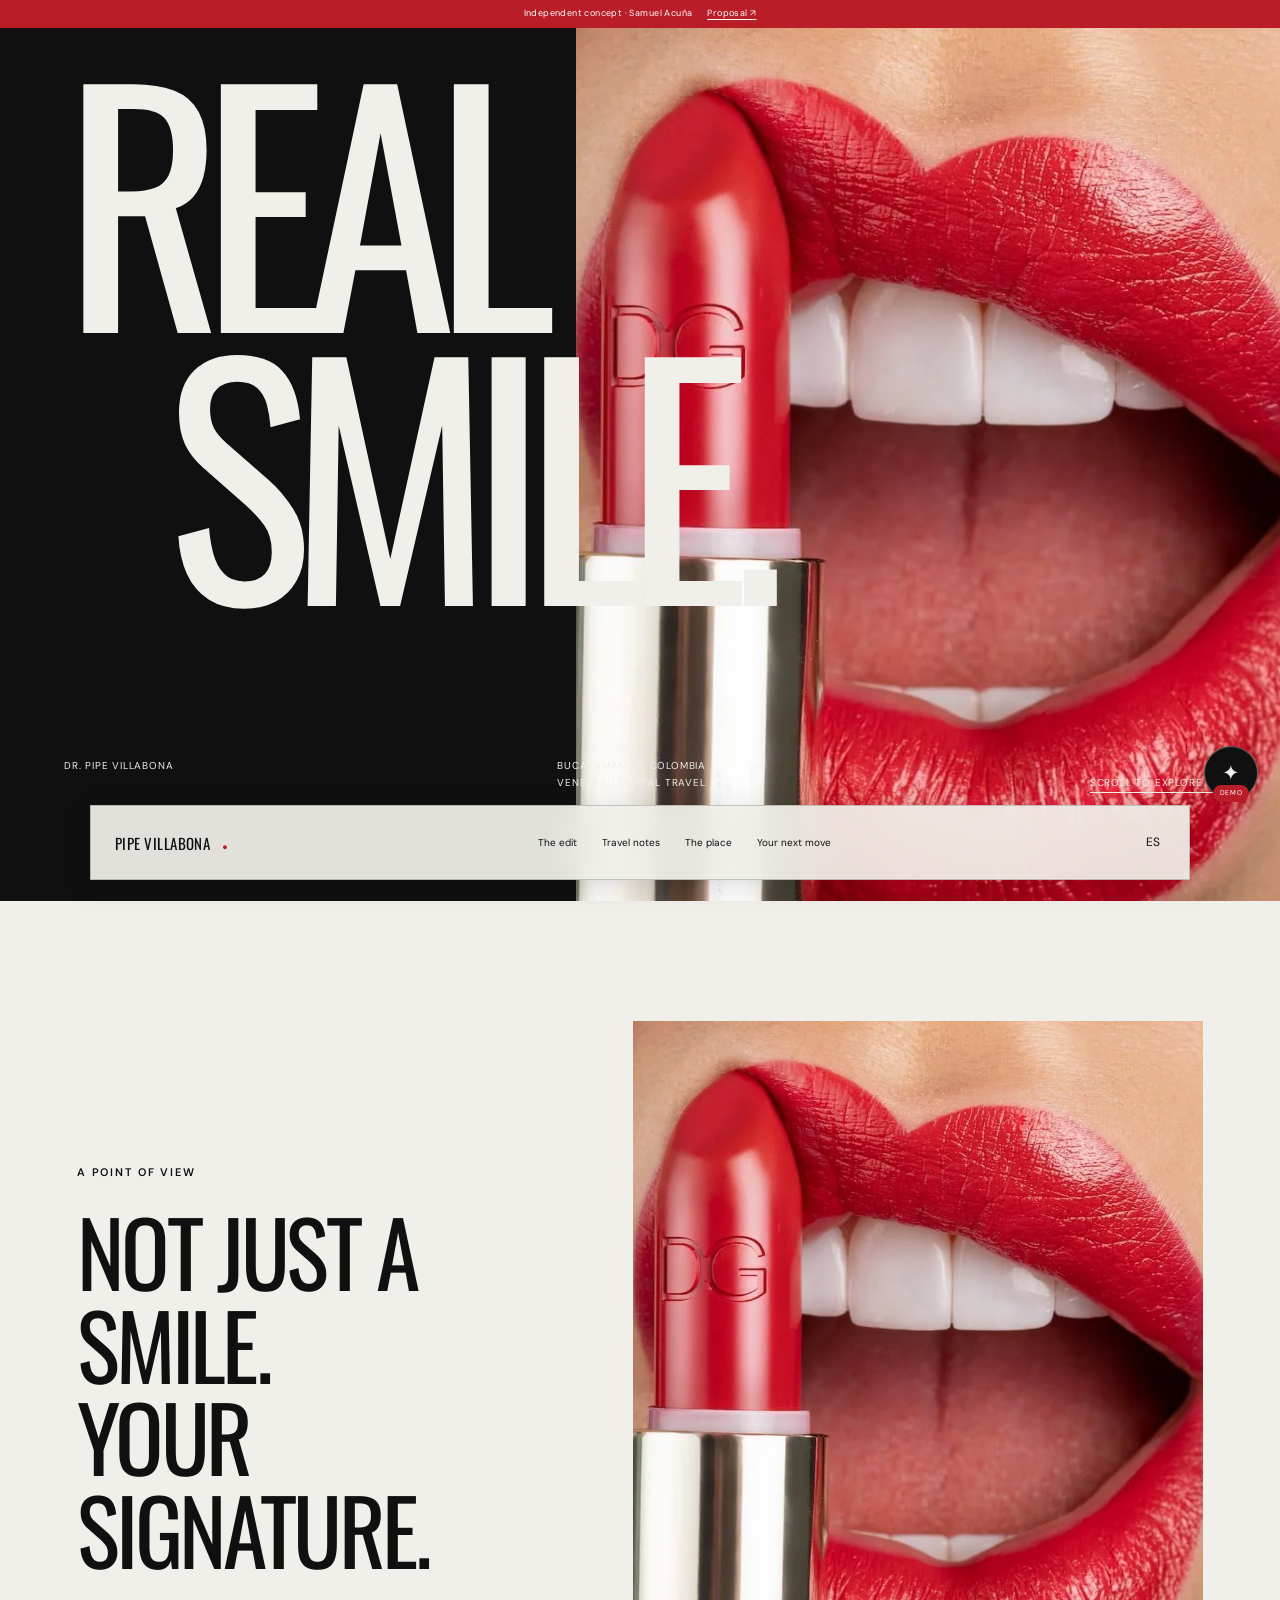
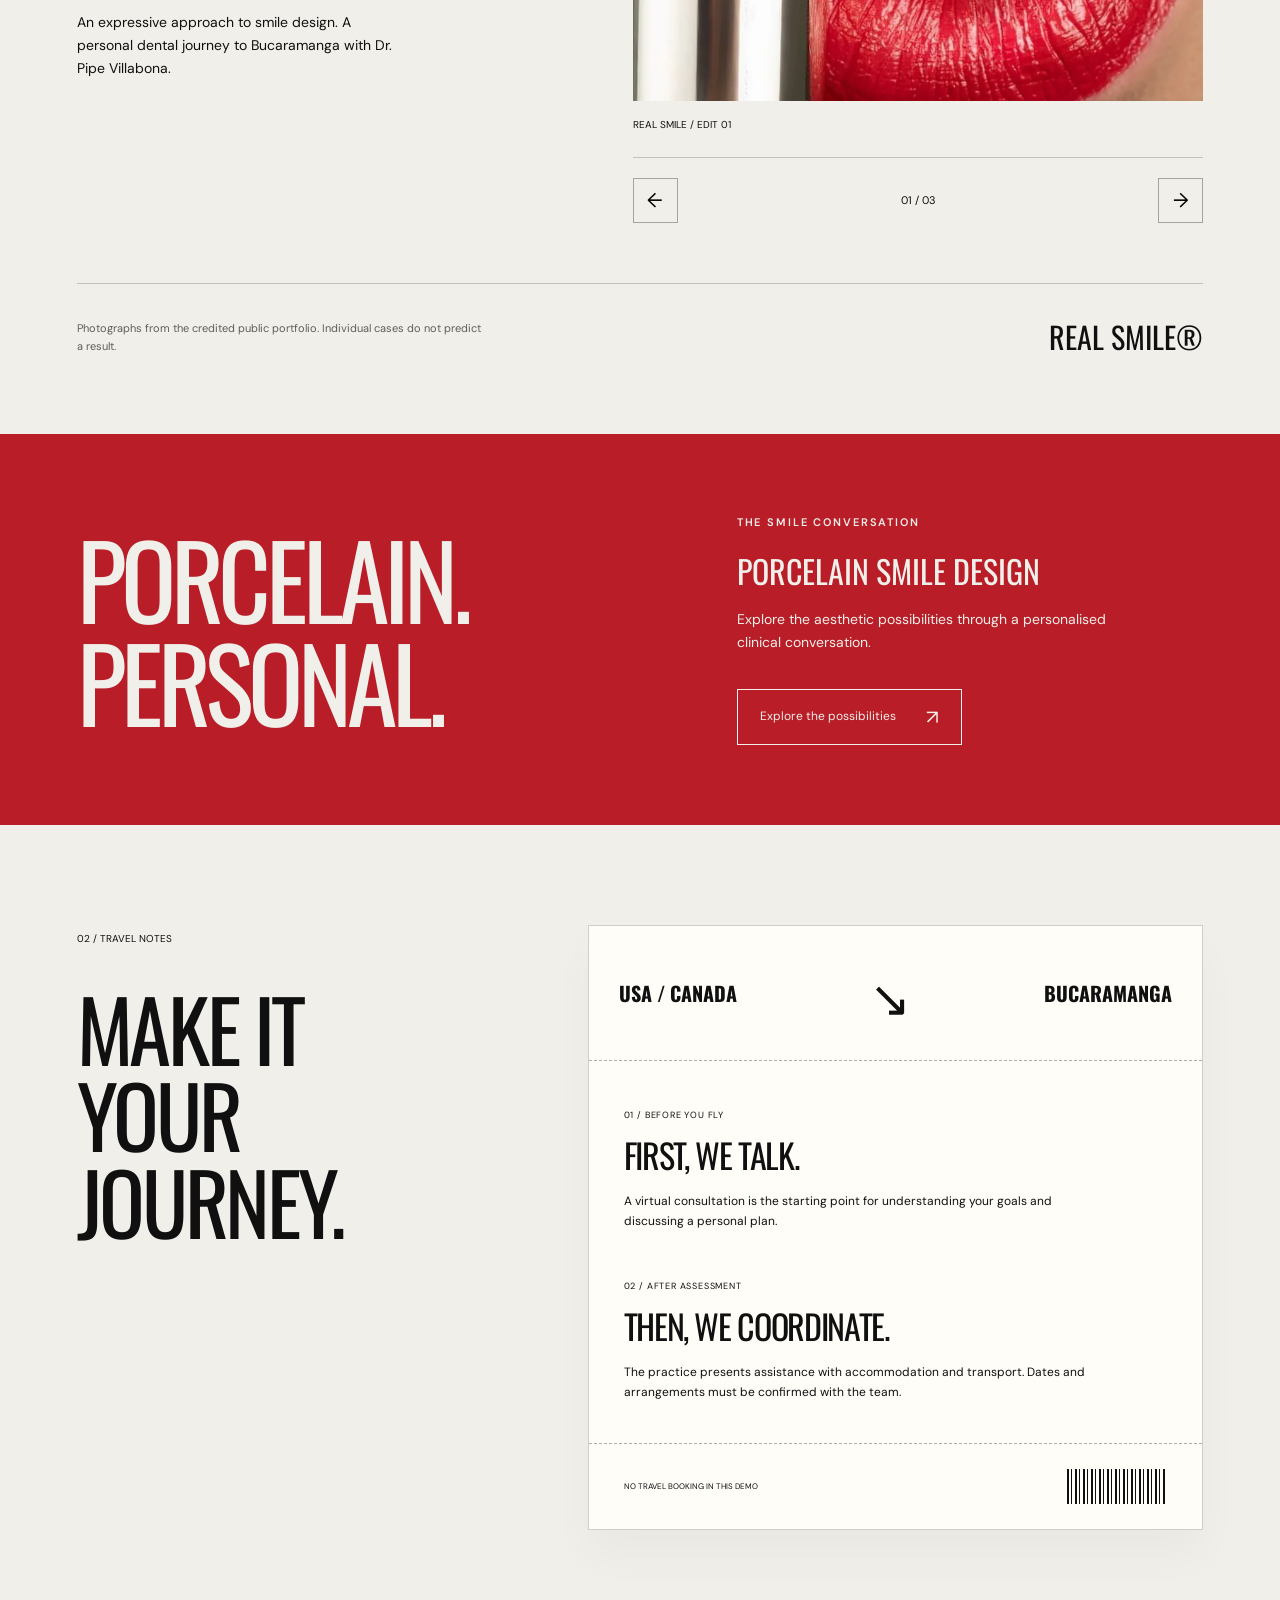
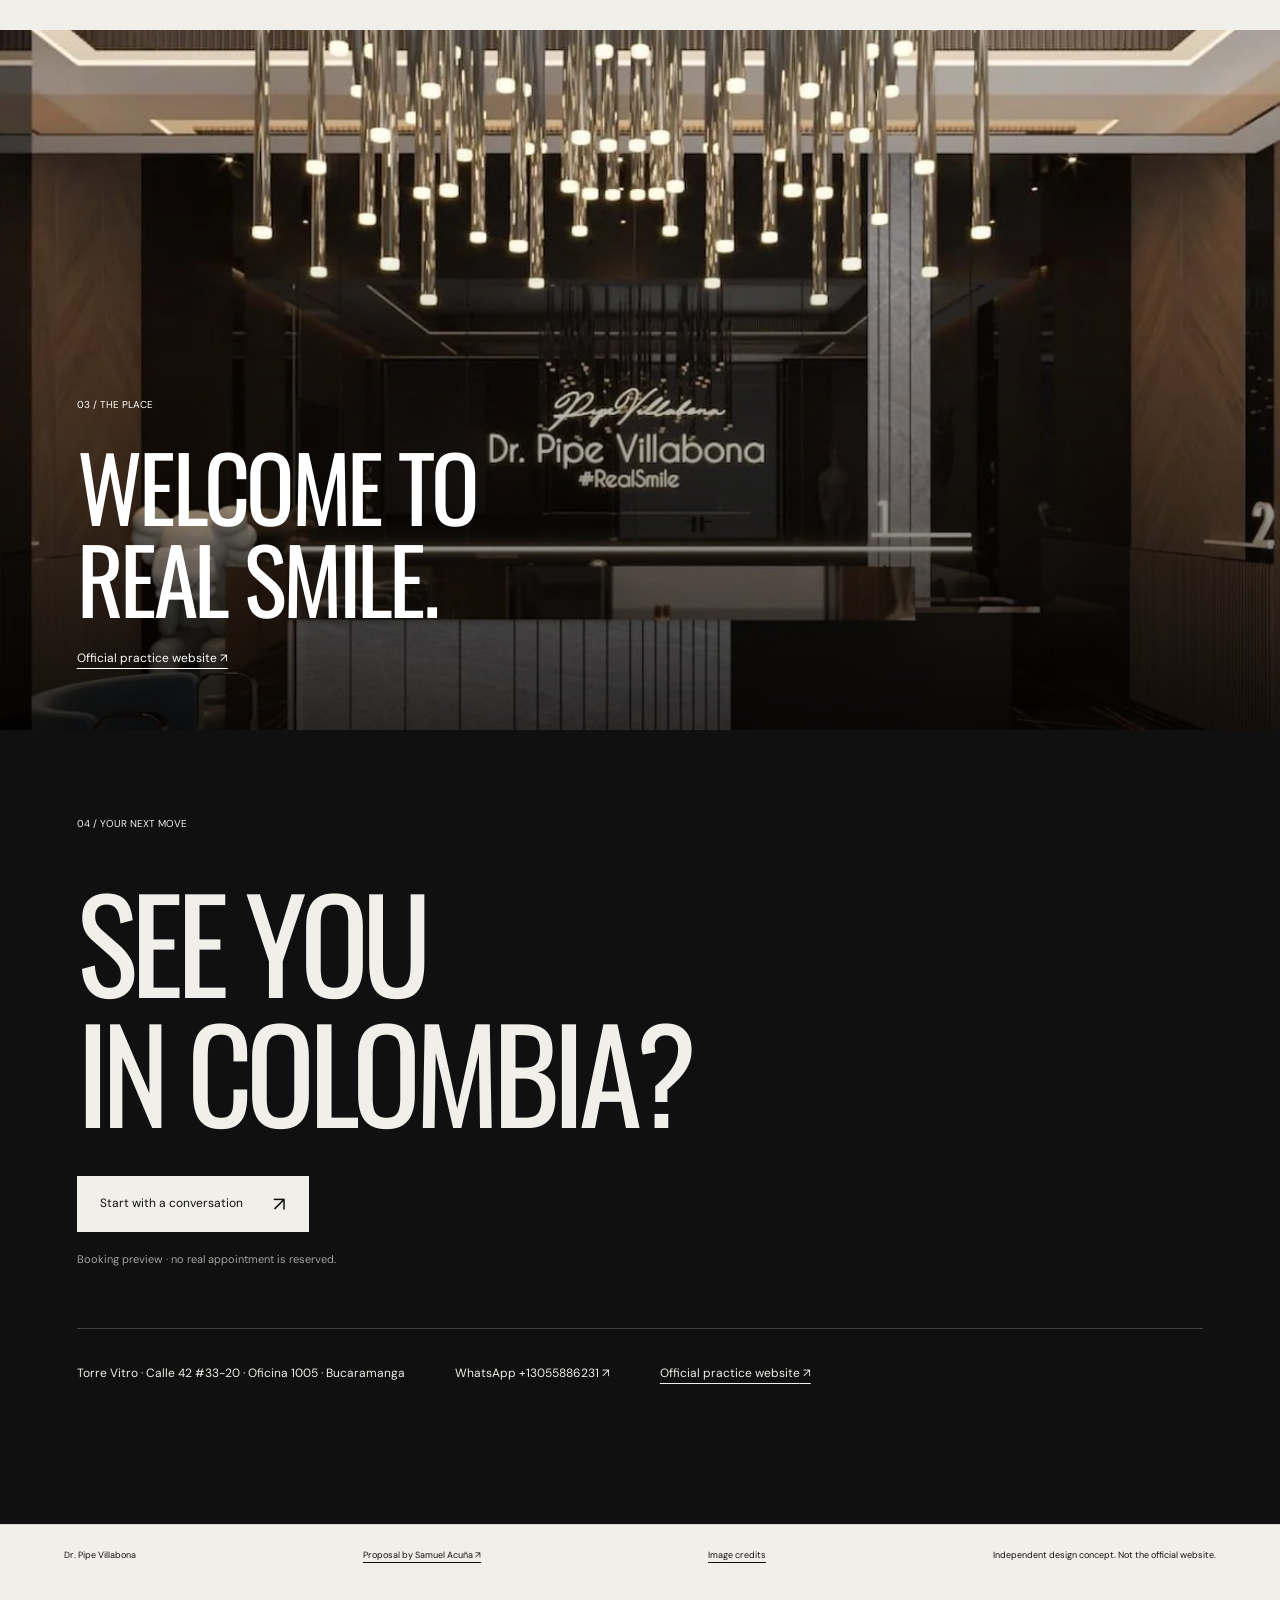
==== index.html @ 0b6e290c "Create a distinct specialty-focused website and tailored USA/Canada growth proposal" ====
<!doctype html><html lang="en"><head><meta charset="utf-8"><meta name="viewport" content="width=device-width,initial-scale=1"><meta name="robots" content="noindex,nofollow"><meta name="theme-color" content="#101115"><title>Dr. Pipe Villabona — Porcelain veneers &amp; dental travel | Design concept</title><meta name="description" content="Independent website and international-growth concept by Samuel Acuña for Dr. Pipe Villabona."><link rel="icon" href="data:image/svg+xml,%3Csvg xmlns='http://www.w3.org/2000/svg' viewBox='0 0 80 80'%3E%3Crect width='80' height='80' rx='12' fill='%23101f28'/%3E%3Ctext x='40' y='51' text-anchor='middle' font-family='Arial' font-size='25' fill='white'%3EPV%3C/text%3E%3C/svg%3E"><link rel="stylesheet" href="style.css"><script defer src="app.js"></script></head><body class="real"><a class="skip" href="#main">Skip to content / Ir al contenido</a><div class="progress-bar" aria-hidden="true"></div><div class="proposal-notice"><span data-en="Independent concept · Samuel Acuña" data-es="Concepto independiente · Samuel Acuña">Independent concept · Samuel Acuña</span><a href="propuesta/"><span data-en="Proposal" data-es="Propuesta">Proposal</span> ↗</a></div><header class="site-header"><a class="brand" href="#main"><span>PIPE VILLABONA<span class="pv-dot">●</span></span></a><nav class="site-nav" id="site-nav" aria-label="Main navigation"><a href="#editorial"><span data-en="The edit" data-es="Editorial">The edit</span></a><a href="#travel"><span data-en="Travel notes" data-es="Notas de viaje">Travel notes</span></a><a href="#place"><span data-en="The place" data-es="El lugar">The place</span></a><a href="#consultation"><span data-en="Your next move" data-es="Tu siguiente paso">Your next move</span></a></nav><div class="header-actions"><button class="lang" aria-label="Cambiar a español">ES</button><button class="menu-toggle" aria-expanded="false" aria-controls="site-nav"><span data-en="Menu" data-es="Menú">Menu</span></button></div></header><main id="main"><section class="pv-cover"><div class="pv-cover-title">REAL<br><span>SMILE.</span></div><div class="pv-cover-image"><div class="image-frame "><img src="assets/hero.webp" alt="Dr. Pipe Villabona — photograph from the credited public portfolio" data-alt-en="Dr. Pipe Villabona — photograph from the credited public portfolio" data-alt-es="Dr. Pipe Villabona — fotografía del portafolio público acreditado" fetchpriority=high decoding="async" width="1200" height="1400"></div></div><div class="pv-cover-caption"><span>DR. PIPE VILLABONA</span><span>BUCARAMANGA, COLOMBIA<br>VENEERS / DENTAL TRAVEL</span><a href="#editorial">SCROLL TO EXPLORE ↓</a></div></section>
<section id="editorial" class="pv-editorial"><div class="pv-editorial-title"><span class="eyebrow" data-en="A POINT OF VIEW" data-es="UN PUNTO DE VISTA">A POINT OF VIEW</span><h1 data-en="Not just a smile.
Your signature." data-es="Más que una sonrisa.
Tu sello.">Not just a smile.
Your signature.</h1><p data-en="An expressive approach to smile design. A personal dental journey to Bucaramanga with Dr. Pipe Villabona." data-es="Una mirada expresiva del diseño de sonrisa. Un viaje dental personal a Bucaramanga con el Dr. Pipe Villabona.">An expressive approach to smile design. A personal dental journey to Bucaramanga with Dr. Pipe Villabona.</p></div><div class="pv-gallery"><figure class="pv-slide" data-slide="0" ><div class="image-frame "><img src="assets/hero.webp" alt="Dr. Pipe Villabona — photograph from the credited public portfolio" data-alt-en="Dr. Pipe Villabona — photograph from the credited public portfolio" data-alt-es="Dr. Pipe Villabona — fotografía del portafolio público acreditado" loading=lazy decoding="async" width="1200" height="1400"></div><figcaption>REAL SMILE / EDIT 01</figcaption></figure><figure class="pv-slide" data-slide="1" hidden><div class="image-frame "><img src="assets/detail.webp" alt="Dr. Pipe Villabona — photograph from the credited public portfolio" data-alt-en="Dr. Pipe Villabona — photograph from the credited public portfolio" data-alt-es="Dr. Pipe Villabona — fotografía del portafolio público acreditado" loading=lazy decoding="async" width="1200" height="1400"></div><figcaption>REAL SMILE / EDIT 02</figcaption></figure><figure class="pv-slide" data-slide="2" hidden><div class="image-frame "><img src="assets/case1.webp" alt="Dr. Pipe Villabona — photograph from the credited public portfolio" data-alt-en="Dr. Pipe Villabona — photograph from the credited public portfolio" data-alt-es="Dr. Pipe Villabona — fotografía del portafolio público acreditado" loading=lazy decoding="async" width="1200" height="1400"></div><figcaption>REAL SMILE / EDIT 03</figcaption></figure><div class="pv-gallery-control"><button data-slide-prev aria-label="Previous photo / Foto anterior">←</button><span class="pv-slide-number">01 / 03</span><button data-slide-next aria-label="Next photo / Foto siguiente">→</button></div></div><div class="pv-editorial-note"><p class="image-note" data-en="Photographs from the credited public portfolio. Individual cases do not predict a result." data-es="Fotografías del portafolio público acreditado. Los casos individuales no predicen un resultado.">Photographs from the credited public portfolio. Individual cases do not predict a result.</p><span>REAL SMILE®</span></div></section>
<section class="pv-red"><div class="pv-red-heading"><h2 data-en="PORCELAIN.
PERSONAL." data-es="PORCELANA.
PERSONAL.">PORCELAIN.
PERSONAL.</h2></div><div class="pv-red-copy"><span class="eyebrow" data-en="THE SMILE CONVERSATION" data-es="LA CONVERSACIÓN SOBRE TU SONRISA">THE SMILE CONVERSATION</span><h3 data-en="Porcelain smile design" data-es="Diseño con porcelana">Porcelain smile design</h3><p data-en="Explore the aesthetic possibilities through a personalised clinical conversation." data-es="Explora las posibilidades estéticas a través de una conversación clínica personalizada.">Explore the aesthetic possibilities through a personalised clinical conversation.</p><button class="btn outline" data-book><span data-en="Explore the possibilities" data-es="Explorar las posibilidades">Explore the possibilities</span><span class="arrow" aria-hidden="true">↗</span></button></div></section>
<section id="travel" class="pv-travel"><div class="pv-travel-title"><span>02 / TRAVEL NOTES</span><h2 data-en="Make it
your journey." data-es="Hazlo
tu viaje.">Make it
your journey.</h2></div><div class="pv-ticket"><div class="pv-ticket-top"><b>USA / CANADA</b><span>↘</span><b>BUCARAMANGA</b></div><div class="pv-ticket-main"><div><small>01 / <span data-en="BEFORE YOU FLY" data-es="ANTES DE VOLAR">BEFORE YOU FLY</span></small><h3 data-en="First, we talk." data-es="Primero, conversamos.">First, we talk.</h3><p><span data-en="A virtual consultation is the starting point for understanding your goals and discussing a personal plan." data-es="Una consulta virtual es el punto de partida para entender tus objetivos y conversar sobre un plan personal.">A virtual consultation is the starting point for understanding your goals and discussing a personal plan.</span></p></div><div><small>02 / <span data-en="AFTER ASSESSMENT" data-es="DESPUÉS DE VALORAR">AFTER ASSESSMENT</span></small><h3 data-en="Then, we coordinate." data-es="Luego, coordinamos.">Then, we coordinate.</h3><p><span data-en="The practice presents assistance with accommodation and transport. Dates and arrangements must be confirmed with the team." data-es="La consulta presenta asistencia de alojamiento y transporte. Fechas y detalles deben confirmarse con el equipo.">The practice presents assistance with accommodation and transport. Dates and arrangements must be confirmed with the team.</span></p></div></div><div class="pv-ticket-bottom"><span><span data-en="NO TRAVEL BOOKING IN THIS DEMO" data-es="ESTA DEMO NO RESERVA VIAJES">NO TRAVEL BOOKING IN THIS DEMO</span></span><span class="pv-barcode" aria-hidden="true"></span></div></div></section>
<section id="place" class="pv-place"><div class="image-frame "><img src="assets/portrait.webp" alt="Dr. Pipe Villabona — photograph from the credited public portfolio" data-alt-en="Dr. Pipe Villabona — photograph from the credited public portfolio" data-alt-es="Dr. Pipe Villabona — fotografía del portafolio público acreditado" loading=lazy decoding="async" width="1200" height="1400"></div><div class="pv-place-label"><span>03 / THE PLACE</span><h2 data-en="Welcome to
Real Smile." data-es="Bienvenido a
Real Smile.">Welcome to
Real Smile.</h2><a class="official" href="https://drpipevillabona.com/" target="_blank" rel="noopener noreferrer"><span data-en="Official practice website" data-es="Web oficial de la consulta">Official practice website</span> ↗</a></div></section>
<section id="consultation" class="pv-finale"><span>04 / YOUR NEXT MOVE</span><h2 data-en="SEE YOU
IN COLOMBIA?" data-es="¿NOS VEMOS
EN COLOMBIA?">SEE YOU
IN COLOMBIA?</h2><button class="btn light" data-book><span data-en="Start with a conversation" data-es="Comienza con una conversación">Start with a conversation</span><span class="arrow" aria-hidden="true">↗</span></button><p class="demo-note" data-en="Booking preview · no real appointment is reserved." data-es="Vista previa de agenda · no se reserva una cita real.">Booking preview · no real appointment is reserved.</p><div class="contact-details"><p>Torre Vitro · Calle 42 #33-20 · Oficina 1005 · Bucaramanga</p><a href="https://wa.me/13055886231" target="_blank" rel="noopener noreferrer">WhatsApp +13055886231 ↗</a><a class="official" href="https://drpipevillabona.com/" target="_blank" rel="noopener noreferrer"><span data-en="Official practice website" data-es="Web oficial de la consulta">Official practice website</span> ↗</a></div></section></main><footer class="colophon"><span>Dr. Pipe Villabona</span><a href="propuesta/"><span data-en="Proposal by Samuel Acuña" data-es="Propuesta de Samuel Acuña">Proposal by Samuel Acuña</span> ↗</a><a href="SOURCES.json"><span data-en="Image credits" data-es="Créditos de imágenes">Image credits</span></a><span><span data-en="Independent design concept. Not the official website." data-es="Concepto independiente. No es la web oficial.">Independent design concept. Not the official website.</span></span></footer><dialog id="booking" aria-labelledby="booking-title"><div class="dialog-top"><span class="eyebrow" data-en="BOOKING PREVIEW · DEMO" data-es="VISTA PREVIA DE AGENDA · DEMO">BOOKING PREVIEW · DEMO</span><button class="dialog-close" data-close aria-label="Close / Cerrar">×</button></div><h2 id="booking-title" class="dialog-title" data-en="Your first conversation." data-es="Tu primera conversación.">Your first conversation.</h2><p class="dialog-help" data-en="Explore the experience. No data is sent and no real appointment is booked." data-es="Explora la experiencia. No se envían datos ni se reserva una cita real.">Explore the experience. No data is sent and no real appointment is booked.</p><form id="booking-form"><div class="form-step active"><div class="step-label">01 / 03</div><label><span data-en="What would you like to explore?" data-es="¿Qué te gustaría explorar?">What would you like to explore?</span><select id="demo-service"><option value="0" data-en="Porcelain smile design" data-es="Diseño con porcelana">Porcelain smile design</option><option value="1" data-en="Your dental journey" data-es="Tu viaje dental">Your dental journey</option><option value="2" data-en="More than veneers" data-es="Más que carillas">More than veneers</option></select></label><label><span data-en="Where would you start?" data-es="¿Desde dónde comenzarías?">Where would you start?</span><select id="demo-country"><option>USA</option><option data-en="Canada" data-es="Canadá">Canada</option><option data-en="Another country" data-es="Otro país">Another country</option></select></label><div class="form-buttons"><span></span><button type="button" class="btn" data-next><span data-en="Continue" data-es="Continuar">Continue</span> →</button></div></div><div class="form-step"><div class="step-label">02 / 03 · <span data-en="ILLUSTRATIVE AVAILABILITY" data-es="DISPONIBILIDAD ILUSTRATIVA">ILLUSTRATIVE AVAILABILITY</span></div><div class="form-grid"><label><span data-en="Preferred date" data-es="Fecha preferida">Preferred date</span><input id="demo-date" type="date" required></label><label><span data-en="Preferred time" data-es="Hora preferida">Preferred time</span><select id="demo-time"><option>09:00</option><option>11:00</option><option>14:00</option><option>16:00</option></select></label></div><p class="dialog-help" data-en="Times shown in Colombia time (UTC−5). These are examples, not a live calendar." data-es="Horarios en hora de Colombia (UTC−5). Son ejemplos, no una agenda en vivo.">Times shown in Colombia time (UTC−5). These are examples, not a live calendar.</p><div class="form-buttons"><button type="button" class="btn outline" data-back>← <span data-en="Back" data-es="Atrás">Back</span></button><button type="button" class="btn" data-next><span data-en="Review" data-es="Revisar">Review</span> →</button></div></div><div class="form-step"><div class="step-label">03 / 03</div><h3 data-en="Your preview" data-es="Tu vista previa">Your preview</h3><div id="summary-content" class="booking-summary" style="white-space:pre-line"></div><p class="dialog-help" data-en="This demonstration ends here. A real implementation would connect the clinic’s approved calendar and confirmation process." data-es="Esta demostración termina aquí. Una implementación real conectaría la agenda aprobada de la clínica y su proceso de confirmación.">This demonstration ends here. A real implementation would connect the clinic’s approved calendar and confirmation process.</p><div class="form-buttons"><button type="button" class="btn outline" data-back>← <span data-en="Back" data-es="Atrás">Back</span></button><button type="submit" class="btn"><span data-en="Finish preview" data-es="Finalizar vista previa">Finish preview</span> ✓</button></div></div><p class="error" id="booking-error" role="alert"></p></form><div id="booking-success" hidden tabindex="-1"><div class="demo-success"><h3 data-en="Preview complete." data-es="Vista previa completada.">Preview complete.</h3><p data-en="No appointment has been reserved. No information was sent." data-es="No se ha reservado ninguna cita. No se envió información.">No appointment has been reserved. No information was sent.</p></div><a class="btn outline" href="https://drpipevillabona.com/" target="_blank" rel="noopener noreferrer"><span data-en="Go to official channels" data-es="Ir a los canales oficiales">Go to official channels</span> ↗</a></div></dialog>
<button class="assistant-launch" data-assistant aria-label="Explore demo assistant / Explorar asistente demo">✦</button><dialog id="assistant" aria-labelledby="assistant-title"><div class="dialog-top"><span class="eyebrow" data-en="ADMINISTRATIVE ASSISTANT · DEMO" data-es="ASISTENTE ADMINISTRATIVO · DEMO">ADMINISTRATIVE ASSISTANT · DEMO</span><button class="dialog-close" data-close aria-label="Close / Cerrar">×</button></div><h2 id="assistant-title" class="dialog-title" data-en="How can we orient you?" data-es="¿Cómo podemos orientarte?">How can we orient you?</h2><div id="bot-response" class="bot-response" aria-live="polite"></div><div class="bot-questions"><button data-topic="travel"><span data-en="Travelling to Colombia" data-es="Viajar a Colombia">Travelling to Colombia</span></button><button data-topic="appointments"><span data-en="Appointments" data-es="Citas">Appointments</span></button><button data-topic="services"><span data-en="Service areas" data-es="Áreas de atención">Service areas</span></button><button data-topic="human"><span data-en="Speak with the team" data-es="Hablar con el equipo">Speak with the team</span></button></div><p class="dialog-help" data-en="Demonstration with prepared responses. It does not provide medical advice or replace a clinical assessment." data-es="Demostración con respuestas preparadas. No ofrece consejo médico ni reemplaza una valoración clínica.">Demonstration with prepared responses. It does not provide medical advice or replace a clinical assessment.</p></dialog><script>window.SITE={"name": "Dr. Pipe Villabona", "services": [["Porcelain smile design", "Diseño con porcelana", "Explore the aesthetic possibilities through a personalised clinical conversation.", "Explora las posibilidades estéticas a través de una conversación clínica personalizada."], ["Your dental journey", "Tu viaje dental", "Start virtually, understand the plan and coordinate your visit before booking travel.", "Comienza de forma virtual, entiende el plan y coordina tu visita antes de reservar el viaje."], ["More than veneers", "Más que carillas", "The practice also presents implants and restorative care, according to individual assessment.", "La consulta también presenta implantes y rehabilitación, según valoración individual."]], "serviceImages": ["assets/detail.webp", "assets/hero.webp", "assets/case1.webp"]};</script></body></html>
---- style.css ----
@import url('https://fonts.googleapis.com/css2?family=DM+Sans:wght@400;500;600;700&family=Space+Grotesk:wght@400;500;600;700&family=Manrope:wght@400;500;600;700;800&family=Cormorant+Garamond:wght@400;500;600&family=Oswald:wght@400;500;600&display=swap');
:root{--paper:#f8f9fb;--ink:#101115;--muted:#5b616b;--accent:#2345d2;--line:#dadddf;--display:'Space Grotesk',sans-serif;--body:'DM Sans',sans-serif;--gutter:clamp(22px,5vw,88px);--ease:cubic-bezier(.2,.7,.2,1)}
*{box-sizing:border-box}html{scroll-behavior:smooth;scroll-padding-top:110px}body{margin:0;background:var(--paper);color:var(--ink);font-family:var(--body);font-size:16px;line-height:1.55;overflow-x:clip}button,input,select{font:inherit}button,a{-webkit-tap-highlight-color:transparent}a{color:inherit;text-decoration:none}button{cursor:pointer}img{display:block;width:100%;height:100%;object-fit:cover}button:focus-visible,a:focus-visible,input:focus-visible,select:focus-visible,summary:focus-visible{outline:3px solid var(--accent);outline-offset:6px}h1,h2,h3,p{margin:0}h1,h2,h3{font-family:var(--display);font-weight:500;letter-spacing:-.055em;line-height:1.02;text-wrap:balance}h1{font-size:clamp(60px,7.8vw,140px);white-space:pre-line}h2{font-size:clamp(40px,5.5vw,85px)}h3{font-size:clamp(25px,2.8vw,43px)}p{max-width:58ch;text-wrap:pretty}small,.small{font-size:12px}.caps,.eyebrow{font-size:11px;letter-spacing:.17em;line-height:1.5;text-transform:uppercase;font-weight:600}.eyebrow{display:block;margin-bottom:24px}.muted{color:var(--muted)}.skip{position:fixed;top:-100px;z-index:110;background:var(--ink);color:var(--paper);padding:15px}.skip:focus{top:10px}.proposal-notice{display:flex;justify-content:center;gap:15px;padding:7px 20px;background:var(--ink);color:var(--paper);font-size:10px;letter-spacing:.045em}.proposal-notice a{text-decoration:underline;text-underline-offset:3px}.site-header{position:sticky;top:0;z-index:50;display:flex;align-items:center;justify-content:space-between;gap:28px;padding:19px var(--gutter);background:var(--paper);border-bottom:1px solid var(--line);transition:padding .2s}.brand{display:flex;align-items:center;gap:13px;flex-shrink:0}.brand-mark{border:1px solid currentColor;width:40px;height:40px;display:grid;place-items:center;font-family:var(--display);font-size:17px;letter-spacing:-.04em}.brand-name{font-size:13px;font-weight:700;line-height:1.2}.brand-sub{display:block;font-size:8px;text-transform:uppercase;letter-spacing:.14em;margin-top:5px;font-weight:400}.site-nav{display:flex;align-items:center;gap:28px;font-size:12px}.site-nav a{position:relative}.site-nav a:after{content:'';height:1px;background:currentColor;position:absolute;bottom:-5px;left:0;right:100%;transition:right .2s}.site-nav a:hover:after{right:0}.header-actions{display:flex;align-items:center;gap:15px}.lang{border:0;background:none;color:inherit;font-size:12px;padding:10px 5px}.menu-toggle{display:none;background:none;border:1px solid var(--line);color:inherit;padding:8px 13px}.btn{display:inline-flex;align-items:center;justify-content:space-between;gap:30px;min-height:48px;background:var(--ink);color:var(--paper);border:1px solid var(--ink);padding:14px 22px;font-size:12px;line-height:1.3;transition:background .15s,transform .15s,color .15s}.btn:hover{transform:translateY(-2px);background:var(--accent);border-color:var(--accent);color:#fff}.btn:active{transform:scale(.98)}.btn.light{background:var(--paper);color:var(--ink);border-color:var(--paper)}.btn.outline{background:transparent;color:inherit;border-color:currentColor}.btn.small{min-height:40px;padding:11px 16px}.arrow{font-size:20px}.hero{position:relative;min-height:650px}.hero-copy{position:relative;z-index:2}.hero-copy>p{margin-top:28px;max-width:43ch;font-size:15px}.hero-actions{display:flex;gap:12px;align-items:center;flex-wrap:wrap;margin-top:34px}.hero-actions>.text-link{padding:12px 0;font-size:12px;text-decoration:underline;text-underline-offset:5px}.hero-foot{font-size:10px;letter-spacing:.14em;text-transform:uppercase}.section{padding:clamp(70px,9vw,140px) var(--gutter)}.section-intro{display:grid;grid-template-columns:1.2fr 1fr;gap:10%;align-items:end;margin-bottom:65px}.section-intro p{color:var(--muted);font-size:16px}.image-frame{overflow:hidden;position:relative}.image-frame img{transition:transform .7s var(--ease)}.image-frame:hover img{transform:scale(1.035)}.image-caption{display:flex;justify-content:space-between;gap:15px;font-size:10px;margin-top:13px;letter-spacing:.05em}.statement{padding:90px var(--gutter);border-bottom:1px solid var(--line)}.statement h2{max-width:950px;font-size:clamp(40px,5vw,78px)}.statement p{margin-top:26px;margin-left:auto;color:var(--muted)}.services{padding-top:85px}.services-layout{display:grid;grid-template-columns:1fr 1fr;gap:7vw}.services-picture{height:650px;position:sticky;top:115px}.services-rows{border-top:1px solid var(--line)}.service-choice{width:100%;border:0;border-bottom:1px solid var(--line);background:transparent;color:inherit;text-align:left;padding:27px 0;display:grid;grid-template-columns:36px 1fr 25px;gap:14px;align-items:start}.service-choice>small{padding-top:7px;font-family:monospace;color:var(--muted)}.service-choice h3{font-size:clamp(25px,3.2vw,44px)}.service-choice p{font-size:14px;color:var(--muted);margin-top:17px;max-width:38ch;display:none}.service-choice[aria-expanded=true] p{display:block;animation:fade .25s}.service-choice[aria-expanded=true] .service-plus{transform:rotate(45deg)}.service-choice[aria-expanded=true] h3{color:var(--accent)}.service-plus{transition:transform .2s;font-size:25px}.service-detail{margin-top:28px;font-size:12px;color:var(--muted)}.service-cta{margin-top:25px}.profile{display:grid;grid-template-columns:1fr 1fr;gap:9vw;align-items:center;border-top:1px solid var(--line)}.profile-media{height:660px}.profile-copy h2{font-size:clamp(40px,5vw,75px)}.profile-copy>p{margin-top:30px;color:var(--muted);font-size:16px}.profile-name{font-size:15px;font-weight:600;margin-top:34px}.profile-copy .btn{margin-top:32px}.gallery{background:var(--ink);color:var(--paper)}.gallery .muted,.gallery .section-intro p{color:color-mix(in srgb,var(--paper) 70%,transparent)}.gallery-track{display:grid;grid-template-columns:1.2fr .8fr;gap:24px}.gallery-track figure{margin:0}.gallery-track .image-frame{height:500px}.gallery-track figure:nth-child(2){margin-top:100px}.gallery-note{font-size:11px;opacity:.65;margin-top:35px;max-width:80ch}.journey{border-top:1px solid var(--line)}.country-switch{display:flex;gap:8px;margin-top:28px}.country-btn{background:transparent;border:1px solid var(--line);color:inherit;padding:12px 23px;min-height:44px;font-size:12px}.country-btn[aria-pressed=true]{background:var(--ink);color:var(--paper);border-color:var(--ink)}.country-response{font-size:14px;color:var(--muted);margin-top:20px;min-height:50px}.journey-line{display:grid;grid-template-columns:repeat(4,1fr);border-top:1px solid var(--line);margin-top:55px}.journey-step{padding:30px 30px 0 0;position:relative}.journey-step:before{content:'';width:8px;height:8px;position:absolute;top:-4px;left:0;background:var(--accent);border-radius:50%}.journey-step .num{font-family:monospace;font-size:11px;color:var(--muted);display:block;margin-bottom:30px}.journey-step h3{font-size:25px;letter-spacing:-.04em}.journey-step p{font-size:13px;color:var(--muted);margin-top:15px}.faq{display:grid;grid-template-columns:1fr 1.2fr;gap:10%;border-top:1px solid var(--line)}.faq h2{font-size:50px}.faq details{border-bottom:1px solid var(--line);padding:24px 0}.faq details:first-child{border-top:1px solid var(--line)}summary{cursor:pointer;font-size:15px;list-style:none;display:flex;justify-content:space-between;gap:20px}summary:after{content:'+';font-size:22px}details[open] summary:after{content:'−'}details p{padding-top:18px;color:var(--muted);font-size:14px}.closing{text-align:center;background:var(--accent);color:white;padding:100px var(--gutter)}.closing h2{max-width:900px;margin:0 auto 30px;font-size:clamp(48px,7vw,110px)}.closing p{margin:20px auto 0;font-size:11px;opacity:.8}.footer{padding:60px var(--gutter) 25px;background:var(--ink);color:var(--paper)}.footer-main{display:grid;grid-template-columns:1fr 1fr 1fr;gap:40px;margin-bottom:70px}.footer-brand{font-family:var(--display);font-size:32px;line-height:1.1;letter-spacing:-.04em}.footer h3{font:inherit;font-size:11px;letter-spacing:.12em;text-transform:uppercase;margin-bottom:20px}.footer p,.footer a{font-size:12px;opacity:.8}.footer-links{display:flex;flex-direction:column;gap:8px}.footer-bottom{display:flex;justify-content:space-between;border-top:1px solid #ffffff30;padding-top:22px;font-size:10px;gap:25px;opacity:.6}.assistant-launch{position:fixed;right:22px;bottom:22px;z-index:45;width:54px;height:54px;border-radius:50%;border:1px solid #ffffff50;background:var(--ink);color:var(--paper);box-shadow:0 8px 30px #0002;display:grid;place-items:center;font-size:21px}.assistant-launch:after{content:'DEMO';position:absolute;bottom:-3px;font-size:7px;letter-spacing:.1em;background:var(--accent);color:white;padding:3px 7px;border-radius:10px}dialog{border:0;max-width:660px;width:calc(100% - 32px);padding:35px;background:var(--paper);color:var(--ink);max-height:90dvh;overflow:auto;box-shadow:0 30px 100px #0005}dialog::backdrop{background:#08111bc0;backdrop-filter:blur(8px)}.dialog-top{display:flex;justify-content:space-between;gap:20px;align-items:center;margin-bottom:25px}.dialog-top .eyebrow{margin:0}.dialog-close{border:1px solid var(--line);background:none;color:inherit;width:40px;height:40px;font-size:20px}.dialog-title{font-size:40px;margin-bottom:15px}.dialog-help{font-size:13px;color:var(--muted);margin-bottom:25px}.form-step{display:none}.form-step.active{display:block;animation:fade .2s}.step-label{font-size:10px;color:var(--muted);letter-spacing:.14em;margin-bottom:15px}.form-grid{display:grid;grid-template-columns:1fr 1fr;gap:15px}label{display:block;font-size:12px;margin-bottom:16px}input,select{width:100%;min-height:48px;padding:12px;border:1px solid var(--line);background:transparent;color:var(--ink);border-radius:0;margin-top:6px}select option{background:var(--paper);color:var(--ink)}.form-buttons{display:flex;justify-content:space-between;gap:10px;margin-top:25px}.error{color:#a42c2c;font-size:12px;min-height:20px}.booking-summary{border-top:1px solid var(--line);border-bottom:1px solid var(--line);padding:20px 0;margin:20px 0;font-size:14px;line-height:1.9}.demo-success{background:var(--ink);color:var(--paper);padding:25px;margin:18px 0}.demo-success h3{font-size:26px;margin-bottom:12px}.bot-questions{display:flex;flex-wrap:wrap;gap:8px}.bot-questions button{background:none;border:1px solid var(--line);color:inherit;padding:10px 14px;font-size:12px}.bot-response{padding:22px;background:var(--ink);color:var(--paper);font-size:14px;margin:20px 0;min-height:135px;line-height:1.65}.reveal{transition:opacity .75s var(--ease),transform .75s var(--ease)}.js-motion .reveal:not(.seen){opacity:0;transform:translateY(24px)}.reveal.seen{opacity:1;transform:none}.progress-bar{position:fixed;left:0;top:0;width:100%;height:2px;background:var(--accent);z-index:100;transform:scaleX(0);transform-origin:left}.hero-tag{font-size:10px;padding:10px 15px;border:1px solid currentColor;display:inline-block}.video-link{display:flex;align-items:center;justify-content:center;min-height:250px;background:var(--paper);color:var(--ink);gap:20px;font-size:20px;border:1px solid var(--line)}.video-link i{display:grid;place-items:center;border:1px solid currentColor;width:66px;height:66px;border-radius:50%;font-style:normal}.service-grid{display:grid;grid-template-columns:repeat(3,1fr);gap:50px;margin-top:65px}.service-grid article{border-top:1px solid var(--line);padding-top:20px}.service-grid article>span{font-family:monospace;font-size:11px;color:var(--muted)}.service-grid h3{margin:35px 0 20px}.service-grid p{font-size:14px;color:var(--muted)}.service-grid .text-link{display:inline-block;margin-top:26px;font-size:12px;text-decoration:underline;text-underline-offset:5px}.marquee{overflow:hidden;border-top:1px solid var(--line);border-bottom:1px solid var(--line);padding:24px 0}.marquee>div{display:flex;width:max-content;gap:55px;font-family:var(--display);font-size:25px;letter-spacing:-.03em;animation:ticker 30s linear infinite}.marquee:hover>div{animation-play-state:paused}.marquee>div>span:after{content:'↗';padding-left:55px;color:var(--accent)}
/* MAURICIO — typographic portfolio */
.studio .hero{padding:70px var(--gutter) 0;min-height:0}.studio .hero-upper{display:grid;grid-template-columns:1.5fr 1fr;gap:8%;align-items:end}.studio .hero-upper h1{font-size:clamp(70px,9vw,145px)}.studio .hero-copy>p{margin:0}.studio .studio-strip{display:grid;grid-template-columns:1fr 1.45fr .65fr;gap:20px;height:410px;margin-top:55px}.studio .studio-strip .image-frame:nth-child(2){margin-top:65px}.studio .studio-strip .image-frame:nth-child(3){height:65%;align-self:end}.studio .hero-foot{display:flex;justify-content:space-between;margin-top:20px}.studio .profile-media img{object-position:50% 20%}.studio .gallery-track{grid-template-columns:1fr 1fr}.studio .gallery-track .image-frame{height:440px}.studio .gallery-track img{object-fit:contain}.studio .gallery-track figure:nth-child(2){margin-top:0}.studio .service-grid article:nth-child(2){margin-top:60px}.studio .service-grid article:nth-child(3){margin-top:120px}
/* SILVIA — portrait and soft architectural space */
.harmony{--paper:#f5f5f3;--ink:#252321;--muted:#65615a;--accent:#8b742e;--line:#d8d5cc;--display:'Cormorant Garamond',serif}.harmony h1,.harmony h2,.harmony h3{letter-spacing:-.04em}.harmony .brand-mark{border-radius:50%;border-color:var(--accent);color:var(--accent)}.harmony .btn{border-radius:100px}.harmony .hero{height:760px;display:grid;grid-template-columns:.9fr 1.1fr;align-items:center;padding:50px var(--gutter);gap:4%}.harmony .hero-copy{padding:20px 0}.harmony .hero h1{font-size:clamp(72px,7.3vw,126px)}.harmony .harmony-picture{height:100%;position:relative;border-radius:50% 50% 0 0;overflow:hidden}.harmony .harmony-picture img{object-position:65% 35%}.harmony .portrait-line{position:absolute;inset:15px;border:1px solid #ffffff80;border-radius:50% 50% 0 0;pointer-events:none}.harmony .hero-stamp{position:absolute;bottom:65px;left:46%;background:var(--paper);padding:25px 30px;border:1px solid var(--line);font-family:var(--display);font-size:28px;line-height:1.1;z-index:4;max-width:180px}.harmony .statement{text-align:center;padding:110px var(--gutter)}.harmony .statement h2,.harmony .statement p{margin-left:auto;margin-right:auto}.harmony .statement p{max-width:64ch}.harmony .services-picture{height:540px;border-radius:180px 180px 0 0}.harmony .profile{background:#e7e6e2}.harmony .profile-media{height:730px}.harmony .gallery{background:#e9e7e0;color:var(--ink)}.harmony .gallery .section-intro p{color:var(--muted)}.harmony .gallery-track .image-frame{height:390px}.harmony .gallery-track{grid-template-columns:1.4fr 1fr}.harmony .closing{background:#33382f}.harmony .closing h2{font-size:clamp(58px,7.8vw,120px)}
/* GREGORY — precision laboratory */
.precision{--paper:#f1f5fb;--ink:#0e2342;--muted:#546780;--accent:#185ae8;--line:#cbd7e7;--display:'Space Grotesk',sans-serif}.precision .hero{padding:55px var(--gutter);display:grid;grid-template-columns:.85fr 1.15fr;gap:7%;align-items:center;background:#0e2342;color:#f1f5fb}.precision .precision-view{height:670px;position:relative;order:-1}.precision .precision-view img{object-position:50% 40%}.precision .scan-rule{position:absolute;inset:20px;border:1px solid #ffffff80;pointer-events:none}.precision .scan-rule:before,.precision .scan-rule:after{content:'';position:absolute;left:50%;top:-10px;width:1px;height:20px;background:white}.precision .scan-rule:after{top:auto;bottom:-10px}.precision .scan-label{position:absolute;bottom:32px;left:32px;right:32px;background:#0e2342de;backdrop-filter:blur(10px);padding:17px;font-family:monospace;font-size:11px;display:flex;justify-content:space-between}.precision .hero h1{font-size:clamp(60px,6.1vw,100px)}.precision .hero .btn{background:#f1f5fb;color:#0e2342;border-color:#f1f5fb}.precision .hero-meta{display:flex;gap:25px;border-top:1px solid #ffffff40;margin-top:40px;padding-top:25px;font:11px monospace}.precision .statement{display:grid;grid-template-columns:1.3fr 1fr;gap:8%;align-items:center}.precision .statement p{margin-top:0}.precision .services-picture{height:620px}.precision .services .section-intro h2{max-width:700px}.precision .profile{background:white}.precision .journey-step{border-right:1px solid var(--line);padding-left:20px}.precision .journey-step:first-child{padding-left:0}.precision .gallery-track .image-frame{height:510px}.precision .gallery-track img{object-fit:contain}.precision .gallery-track figure:nth-child(2){margin-top:0}.precision .closing{background:#0e2342}
/* QUICENO — strong foundation */
.foundation{--paper:#f5f8f6;--ink:#133b34;--muted:#57716a;--accent:#17664f;--line:#c9d8d0;--display:'Manrope',sans-serif}.foundation h1,.foundation h2{font-weight:600;letter-spacing:-.07em}.foundation .hero{background:#123c34;color:#f3f8f4;padding:65px var(--gutter) 35px;min-height:810px}.foundation .hero h1{font-size:clamp(70px,10.5vw,165px);max-width:1000px;position:relative;z-index:3}.foundation .hero-copy>p{max-width:380px}.foundation .foundation-portrait{position:absolute;right:var(--gutter);bottom:50px;width:34%;height:74%;overflow:hidden;border-radius:200px 200px 0 0}.foundation .foundation-portrait img{object-position:50% 30%}.foundation .hero .btn{background:#d5f390;color:#143a33;border-color:#d5f390}.foundation .foundation-caption{margin-top:45px;font-size:11px;opacity:.7}.foundation .statement{display:grid;grid-template-columns:1.1fr 1fr;gap:12%;align-items:center}.foundation .statement p{margin:0}.foundation .services{background:#e1eae4}.foundation .service-grid{grid-template-columns:1fr;gap:0;margin-top:0}.foundation .service-grid article{display:grid;grid-template-columns:40px 1fr 1fr;gap:25px;padding:35px 0}.foundation .service-grid h3{margin:0}.foundation .service-grid .text-link{grid-column:3;margin:0}.foundation .service-grid p{align-self:center}.foundation .profile-media{border-radius:200px 200px 0 0}.foundation .gallery{background:#183c35}.foundation .gallery-track figure:nth-child(2){margin-top:80px}.foundation .closing{background:#d5f390;color:#143a33}.foundation .closing .btn{background:#143a33;color:white;border-color:#143a33}.foundation .brand-mark{border-radius:10px}
/* PIPE — fashion and destination */
.real{--paper:#fbf9f7;--ink:#181818;--muted:#6a6460;--accent:#bb1838;--line:#dcd4d1;--display:'Oswald',sans-serif}.real h1,.real h2,.real h3{text-transform:uppercase;font-weight:400;letter-spacing:-.04em}.real .hero{padding:30px var(--gutter) 0}.real .real-title{font-size:clamp(78px,16.3vw,265px);line-height:.95;text-align:center;letter-spacing:-.05em;position:relative;z-index:3;white-space:nowrap}.real .real-triptych{display:grid;grid-template-columns:1fr 1.3fr 1fr;gap:18px;height:430px;margin-top:25px}.real .real-triptych>div:nth-child(2){transform:translateY(45px)}.real .real-triptych img{object-position:center}.real .real-intro{display:grid;grid-template-columns:1fr 1fr;gap:15%;margin:90px 0 55px}.real .real-intro h1{font-size:clamp(42px,4.5vw,78px)}.real .hero-copy>p{margin:0}.real .hero .hero-actions{margin-top:24px}.real .statement{background:var(--accent);color:#fff;display:flex;gap:80px;align-items:center}.real .statement h2{font-size:clamp(45px,6vw,95px)}.real .statement p{color:#ffeced;margin:0;max-width:42ch}.real .profile-media{height:750px}.real .profile-copy h2{font-size:clamp(50px,6vw,96px)}.real .gallery-track{display:flex;overflow-x:auto;scroll-snap-type:x mandatory;padding-bottom:30px;gap:25px}.real .gallery-track figure{min-width:65%;scroll-snap-align:start;margin:0}.real .gallery-track .image-frame{height:550px}.real .journey{background:#eae5e1}.real .journey-line{border-top:0;gap:22px}.real .journey-step{border-top:2px solid var(--ink)}.real .journey-step .num{font-family:var(--display);font-size:48px;margin-bottom:15px;color:var(--ink)}.real .journey-step:before{display:none}.real .closing h2{font-size:clamp(65px,11vw,170px)}.real .footer-brand{text-transform:uppercase}
/* BEODONTO — collective care */
.together{--paper:#f7faf7;--ink:#123f42;--muted:#587477;--accent:#087a79;--line:#c6dada;--display:'DM Sans',sans-serif}.together h1,.together h2{font-weight:500;letter-spacing:-.065em}.together .brand-mark{border:0;background:var(--ink);color:white;border-radius:50%;font-weight:700;font-size:22px}.together .hero{padding:60px var(--gutter);display:grid;grid-template-columns:1.1fr .9fr;gap:8%;align-items:center}.together .hero h1{font-size:clamp(67px,7.5vw,115px)}.together .together-media{height:630px;position:relative}.together .together-media img{border-radius:180px 15px 180px 15px;object-position:50% 30%}.together .care-label{position:absolute;left:-35px;bottom:65px;background:#e2f194;color:#123f42;padding:23px;max-width:200px;border-radius:15px;font-size:13px}.together .care-label b{display:block;font-size:35px;line-height:1.1;margin-bottom:10px;letter-spacing:-.04em}.together .hero .btn{border-radius:28px}.together .statement{background:#e2ece8;border:0;display:grid;grid-template-columns:1.2fr 1fr;gap:12%;align-items:center}.together .statement p{margin:0}.together .service-grid{gap:0;grid-template-columns:1fr}.together .service-grid article{padding:30px;display:grid;grid-template-columns:50px 1fr 1fr;gap:30px}.together .service-grid article:hover{background:#e2ece8}.together .service-grid h3{margin:0;font-size:32px}.together .service-grid .text-link{grid-column:3;margin:0}.together .profile-media{height:640px;border-radius:15px 160px 15px 160px}.together .closing{background:#123f42}.together .journey{background:#e2ece8}.together .team-orbit{display:grid;grid-template-columns:1fr 1fr;gap:50px;background:#123f42;color:white;padding:70px var(--gutter);align-items:center}.together .team-orbit h2{font-size:60px}.together .team-orbit ol{list-style:none;padding:0;margin:0;counter-reset:item}.together .team-orbit li{padding:22px 0;border-bottom:1px solid #ffffff35;display:flex;gap:25px}.together .team-orbit li:before{counter-increment:item;content:'0' counter(item);opacity:.6;font-family:monospace}
/* CAMILO — body contouring portfolio */
.sculpt{--paper:#151515;--ink:#ececeb;--muted:#aaa9a6;--accent:#beb4a4;--line:#3b3b39;--display:'Oswald',sans-serif}.sculpt h1,.sculpt h2,.sculpt h3{text-transform:uppercase;font-weight:400;letter-spacing:-.025em}.sculpt .proposal-notice{background:#eee;color:#111}.sculpt .site-header{background:#151515e8;backdrop-filter:blur(12px)}.sculpt .hero{height:790px;display:grid;grid-template-columns:1fr 1fr;gap:0}.sculpt .hero-copy{padding:80px 0 65px var(--gutter);z-index:3}.sculpt .hero h1{font-size:clamp(70px,8.9vw,145px);width:120%}.sculpt .sculpt-photo{height:100%;overflow:hidden}.sculpt .sculpt-photo img{object-position:50% 30%}.sculpt .hero-copy>p{max-width:36ch}.sculpt .chapter-label{display:block;margin-bottom:50px;font-size:10px;font-family:monospace;letter-spacing:.12em}.sculpt .hero .btn{background:#eee;color:#151515}.sculpt .statement{display:grid;grid-template-columns:1.1fr 1fr;gap:12%;align-items:center;background:#e8e7e3;color:#151515}.sculpt .statement p{color:#615e58;margin:0}.sculpt .service-choice[aria-expanded=true] h3{color:#fff}.sculpt .services-picture{height:700px}.sculpt .profile{background:#212120}.sculpt .profile-media{height:700px}.sculpt .profile-name{font-family:var(--display);font-size:35px}.sculpt .gallery{background:#e8e7e3;color:#151515}.sculpt .gallery .section-intro p{color:#615e58}.sculpt .gallery-track img{object-fit:contain}.sculpt .closing{background:#e8e7e3;color:#151515}.sculpt .closing .btn{background:#151515;color:white}.sculpt .footer{background:#101010;color:#eee}.sculpt .assistant-launch{background:#eee;color:#111}.sculpt .country-btn[aria-pressed=true]{background:#eee;color:#111}.sculpt dialog{background:#f5f5f2;color:#111;--ink:#111;--paper:#f5f5f2;--muted:#666;--line:#ddd;--accent:#51483c}.sculpt .video-link{background:#eee;color:#151515;min-height:430px}.sculpt .closing h2{font-size:clamp(60px,8vw,128px)}
/* HECTOR — international care passport */
.passport{--paper:#f3f6f8;--ink:#173049;--muted:#5c7084;--accent:#216b9a;--line:#c9d6df;--display:'Manrope',sans-serif}.passport .hero{background:#153149;color:white;padding:0;min-height:760px;display:grid;grid-template-columns:1fr 1fr}.passport .hero-copy{padding:75px 20px 65px var(--gutter);z-index:3}.passport .hero h1{font-size:clamp(61px,6.7vw,108px)}.passport .passport-photo{height:100%;min-height:760px;position:relative}.passport .passport-photo img{object-position:40% center}.passport .passport-photo:after{content:'';position:absolute;inset:0;background:linear-gradient(90deg,#153149,transparent 45%)}.passport .hero .btn{background:#ecf3f7;color:#153149}.passport .flight-strip{display:grid;grid-template-columns:1fr 1fr 1fr;padding:26px var(--gutter);border-bottom:1px solid var(--line);gap:40px;align-items:center}.passport .flight-strip b{display:block;font-size:28px;font-weight:500;letter-spacing:-.03em}.passport .flight-strip small{font:10px monospace;letter-spacing:.1em}.passport .flight-route{display:flex;align-items:center;gap:20px}.passport .flight-route:after{content:'→';font-size:50px}.passport .statement{display:grid;grid-template-columns:1.1fr 1fr;gap:10%;align-items:center}.passport .statement p{margin:0}.passport .profile{background:#e2ebf1}.passport .profile-media{height:550px}.passport .gallery-track .image-frame{height:400px}.passport .gallery-track figure:nth-child(2){margin-top:0}.passport .journey-line{border:1px solid var(--line);padding:30px;gap:25px}.passport .journey-step{padding:0}.passport .journey-step:before{display:none}.passport .journey-step .num{border:1px solid var(--line);width:36px;height:36px;display:grid;place-items:center;margin-bottom:25px}.passport .closing{background:#153149}
@keyframes fade{from{opacity:0;transform:translateY(8px)}to{opacity:1;transform:none}}@keyframes ticker{to{transform:translateX(-50%)}}
@media(min-width:1800px){body>main,body>.site-header,body>.footer{max-width:2000px;margin-left:auto;margin-right:auto}}
@media(max-width:1100px){.site-nav{gap:17px}.brand-name{font-size:11px}.header-actions .btn{display:none}.hero{min-height:600px}.services-picture{height:520px}.profile-media{height:570px}.gallery-track .image-frame{height:380px}.hero-copy>p{font-size:14px}.foundation .hero{min-height:730px}.real .real-triptych{height:350px}.harmony .hero{height:690px}.precision .precision-view{height:590px}.sculpt .hero{height:700px}.passport .hero,.passport .passport-photo{min-height:660px}.passport .hero-copy{padding-top:65px}.together .together-media{height:560px}.studio .studio-strip{height:340px}}
@media(max-width:760px){:root{--gutter:22px}html{scroll-padding-top:100px}.proposal-notice{font-size:8px;gap:10px;padding:7px 12px}.site-header{padding:14px 22px;gap:12px}.brand-mark{width:34px;height:34px}.brand-name{font-size:11px;max-width:170px}.brand-sub{font-size:7px}.header-actions{gap:10px}.menu-toggle{display:block;min-height:40px}.site-nav{display:none;position:absolute;top:100%;left:0;right:0;background:var(--paper);border-bottom:1px solid var(--line);padding:25px;flex-direction:column;align-items:flex-start;gap:22px;color:var(--ink);box-shadow:0 20px 30px #0001}.site-nav.open{display:flex}.lang{font-size:11px;min-height:40px}.section{padding:70px 22px}.section-intro{grid-template-columns:1fr;gap:25px;margin-bottom:35px}.section-intro p{font-size:14px}.hero{min-height:0}.hero h1{font-size:62px}.hero-copy>p{font-size:14px}.hero-actions{margin-top:25px}.hero-actions .btn{font-size:11px;gap:20px}.eyebrow{font-size:9px;margin-bottom:20px}.statement{padding:65px 22px;display:block!important}.statement h2{font-size:40px}.statement p{margin:25px 0 0!important;font-size:14px}.services-layout{grid-template-columns:1fr;gap:30px}.services-picture{position:relative;top:0;height:400px;order:-1}.service-choice{padding:24px 0}.service-choice h3{font-size:30px}.profile{grid-template-columns:1fr;gap:40px}.profile-media{height:530px}.profile-copy h2{font-size:42px}.profile-copy>p{font-size:14px;margin-top:22px}.gallery-track{grid-template-columns:1fr;gap:35px}.gallery-track .image-frame{height:360px}.gallery-track figure:nth-child(2){margin-top:0}.image-caption{font-size:9px}.journey-line{grid-template-columns:1fr 1fr;gap:35px 20px;margin-top:40px}.journey-step{padding:20px 0 0}.journey-step h3{font-size:23px}.journey-step p{font-size:12px}.journey-step .num{margin-bottom:15px}.faq{grid-template-columns:1fr;gap:35px}.faq h2{font-size:42px}.faq details{padding:21px 0}.closing{padding:70px 22px}.closing h2{font-size:52px}.footer-main{grid-template-columns:1fr;gap:40px;margin-bottom:45px}.footer{padding:50px 22px 25px}.footer-bottom{flex-direction:column;gap:15px}.footer-brand{font-size:36px}.assistant-launch{bottom:17px;right:17px;width:49px;height:49px}.service-grid{grid-template-columns:1fr;gap:35px;margin-top:40px}.service-grid h3{font-size:32px;margin:25px 0 16px}.service-grid article{margin-top:0!important}.form-grid{grid-template-columns:1fr}.dialog-title{font-size:32px}dialog{padding:24px}.bot-response{padding:17px}.marquee{padding:17px 0}.marquee>div{font-size:20px}.studio .hero{padding:42px 22px 0}.studio .hero-upper{grid-template-columns:1fr;gap:28px}.studio .hero-upper h1{font-size:72px}.studio .studio-strip{height:300px;gap:10px;grid-template-columns:1fr 1fr}.studio .studio-strip .image-frame:nth-child(2){margin-top:40px}.studio .studio-strip .image-frame:nth-child(3){display:none}.studio .hero-foot{font-size:8px;margin-top:16px}.studio .gallery-track{grid-template-columns:1fr}.studio .gallery-track .image-frame{height:320px}.harmony .hero{display:flex;flex-direction:column;height:auto;padding:40px 22px 50px;gap:30px;align-items:stretch}.harmony .hero h1{font-size:72px}.harmony .hero-copy{padding:0}.harmony .harmony-picture{height:520px}.harmony .hero-stamp{left:auto;right:38px;bottom:75px;max-width:160px;font-size:24px;padding:20px}.harmony .services-picture{height:350px;border-radius:110px 110px 0 0}.harmony .profile-media{height:550px}.harmony .gallery-track{grid-template-columns:1fr}.harmony .gallery-track .image-frame{height:290px}.harmony .closing h2{font-size:59px}.precision .hero{display:flex;flex-direction:column;padding:40px 22px;gap:35px;align-items:stretch}.precision .precision-view{order:1;height:440px}.precision .hero h1{font-size:61px}.precision .hero-meta{margin-top:30px}.precision .services-picture{height:400px}.precision .journey-step{border:0;padding-left:0}.precision .gallery-track .image-frame{height:430px}.foundation .hero{padding:45px 22px 35px;min-height:0}.foundation .hero h1{font-size:72px}.foundation .foundation-portrait{position:relative;width:100%;height:500px;right:auto;bottom:auto;margin-top:35px;border-radius:140px 140px 0 0}.foundation .foundation-caption{margin-top:22px}.foundation .service-grid article{grid-template-columns:30px 1fr;gap:20px}.foundation .service-grid h3{font-size:31px}.foundation .service-grid p,.foundation .service-grid .text-link{grid-column:2}.foundation .profile-media{border-radius:150px 150px 0 0}.foundation .gallery-track figure:nth-child(2){margin-top:0}.real .hero{padding:30px 16px 0}.real .real-title{font-size:22vw;white-space:normal;line-height:.92}.real .real-triptych{height:230px;grid-template-columns:1fr 1fr;gap:10px;margin-top:25px}.real .real-triptych>div:nth-child(3){display:none}.real .real-triptych>div:nth-child(2){transform:translateY(25px)}.real .real-intro{grid-template-columns:1fr;gap:25px;margin:65px 6px 40px}.real .real-intro h1{font-size:51px}.real .statement h2{font-size:51px}.real .profile-media{height:520px}.real .profile-copy h2{font-size:55px}.real .gallery-track{display:flex}.real .gallery-track figure{min-width:88%}.real .gallery-track .image-frame{height:360px}.real .closing h2{font-size:72px}.together .hero{grid-template-columns:1fr;padding:45px 22px;gap:40px}.together .hero h1{font-size:64px}.together .together-media{height:500px}.together .care-label{left:12px;bottom:30px;font-size:12px;max-width:170px}.together .care-label b{font-size:29px}.together .service-grid article{padding:28px 0;grid-template-columns:30px 1fr;gap:15px}.together .service-grid p,.together .service-grid .text-link{grid-column:2}.together .profile-media{height:520px}.together .team-orbit{grid-template-columns:1fr;padding:60px 22px;gap:35px}.together .team-orbit h2{font-size:44px}.sculpt .hero{display:flex;flex-direction:column;height:auto}.sculpt .hero-copy{padding:45px 22px}.sculpt .hero h1{font-size:80px;width:auto}.sculpt .chapter-label{margin-bottom:35px}.sculpt .sculpt-photo{height:560px}.sculpt .services-picture,.sculpt .profile-media{height:540px}.sculpt .video-link{min-height:260px}.sculpt .closing h2{font-size:67px}.passport .hero{grid-template-columns:1fr;min-height:0}.passport .hero-copy{padding:45px 22px}.passport .hero h1{font-size:61px}.passport .passport-photo{height:400px;min-height:0}.passport .passport-photo:after{background:linear-gradient(180deg,#153149,transparent 40%)}.passport .flight-strip{padding:25px 22px;gap:15px;grid-template-columns:1fr 1fr}.passport .flight-strip>div:last-child{display:none}.passport .flight-strip b{font-size:24px}.passport .flight-strip small{font-size:8px}.passport .flight-route{gap:10px}.passport .flight-route:after{font-size:30px}.passport .profile-media{height:380px}.passport .gallery-track .image-frame{height:280px}.passport .journey-line{padding:22px;gap:30px 20px}.passport .journey-step h3{font-size:21px}.passport .journey-step .num{margin-bottom:17px}}
@media(prefers-reduced-motion:reduce){html{scroll-behavior:auto}*,*:before,*:after{animation:none!important;transition:none!important}.js-motion .reveal:not(.seen){opacity:1;transform:none}}
.harmony-picture>.image-frame,.precision-view>.image-frame,.foundation-portrait>.image-frame,.together-media>.image-frame,.sculpt-photo>.image-frame,.passport-photo>.image-frame{height:100%}
@media(max-width:760px){.studio .hero-upper h1{font-size:66px}.sculpt .hero h1{font-size:74px}.harmony .harmony-picture img{object-position:65% center}.precision .precision-view img{object-position:center 65%}}

/* Eight independent editorial systems. Shared primitives only: controls, accessibility, dialogs. */
[hidden]{display:none!important}main h1,main h2,main h3{white-space:pre-line}main h4{font:500 16px var(--body);margin:22px 0 8px}main p{line-height:1.65}.image-frame{overflow:hidden}.image-frame img{transition:transform .8s cubic-bezier(.2,.7,.2,1)}.image-frame:hover img{transform:scale(1.025)}.site-header{padding:24px var(--gutter);background:var(--paper);color:var(--ink)}.brand{font-size:15px;letter-spacing:-.02em}.brand small{display:block;font-size:8px;letter-spacing:.14em;margin-top:7px}.site-nav{font-size:12px;gap:28px}.header-actions .btn{display:none}.proposal-notice{font-size:9px}.demo-note,.image-note{font-size:11px;opacity:.65;margin-top:18px}.official{display:inline-block;font-size:12px;text-decoration:underline;text-underline-offset:6px;margin-top:25px}.contact-details{font-size:12px;line-height:1.65}.contact-details a{display:block;margin-top:14px}.contact-details .official{margin-top:14px}.colophon{padding:24px var(--gutter);display:flex;justify-content:space-between;align-items:center;gap:20px;border-top:1px solid var(--line);font-size:9px;background:var(--paper);color:var(--ink)}.colophon>span:last-child{max-width:230px}.colophon a{text-decoration:underline;text-underline-offset:4px}button[role=tab]{font:inherit;color:inherit;cursor:pointer}button[role=tab]:hover{filter:brightness(.95)}[data-group]{animation:panel-in .35s ease-out}@keyframes panel-in{from{opacity:.2;transform:translateY(8px)}to{opacity:1;transform:none}}
/* Mauricio: an independent design studio and numbered portfolio. */
.studio{--paper:#f7f7f4;--accent:#2748ff;--display:'Manrope',sans-serif}.studio .site-header{align-items:flex-end;border-bottom:0;padding-top:34px}.studio .brand b{font-size:24px;line-height:.95;letter-spacing:-.06em}.studio .brand b>span{font-size:10px;vertical-align:top;margin-left:3px}.studio .site-nav{gap:40px}.ms-intro{padding:55px var(--gutter) 60px}.ms-overline{display:flex;justify-content:space-between;font-size:9px;letter-spacing:.08em}.ms-intro h1{font-size:clamp(68px,8.2vw,150px);line-height:1.04;max-width:1200px;margin:30px 0 45px;font-weight:500;letter-spacing:-.075em}.ms-intro-bottom{display:grid;grid-template-columns:.8fr 1fr .6fr;align-items:center;gap:50px}.ms-intro-bottom p{font-size:13px;max-width:40ch}.ms-intro-bottom>a{justify-self:end;font-size:12px;border-bottom:1px solid;padding:10px 0}.ms-asterisk{font-size:100px;line-height:1;color:var(--accent);display:block;width:max-content;animation:rotate-slow 40s linear infinite}.ms-portfolio{display:grid;grid-template-columns:.75fr 1.25fr;border-top:1px solid var(--line);padding:70px var(--gutter);gap:90px}.ms-index{position:sticky;top:145px;height:max-content}.ms-index>span{font-size:10px;letter-spacing:.12em}.ms-index h2{font-size:62px;margin:35px 0 25px}.ms-index p{font-size:12px;max-width:26ch}.ms-work figure{margin:0 0 60px}.ms-case{height:610px}.ms-work figure:nth-child(2){width:75%;margin-left:auto}.ms-work figure:nth-child(2) .ms-case{height:440px}.ms-work figure:nth-child(3) .ms-case{height:500px}.ms-work figcaption{display:flex;justify-content:space-between;padding:17px 0;border-bottom:1px solid var(--line);font-size:10px}.ms-materials{background:var(--accent);color:white;padding:90px var(--gutter)}.ms-materials h2{font-size:65px;max-width:800px}.ms-material-grid{display:grid;grid-template-columns:1fr 1fr;gap:100px;margin-top:60px}.material-tab{display:flex;width:100%;justify-content:space-between;gap:20px;background:none;border:0;border-top:1px solid #ffffff55;padding:24px 0;text-align:left;align-items:center}.material-tab>span:first-child{font:11px monospace}.material-tab>span:nth-child(2){font-size:25px;flex:1}.material-tab[aria-selected=true]{border-bottom:2px solid white}.material-tab[aria-selected=false]{opacity:.6}.material-content small{font-size:10px}.material-content h3{font-size:42px;margin:25px 0}.material-content p{font-size:14px}.material-content .btn{margin-top:30px;background:white;color:var(--accent);border:0}.ms-letter{display:grid;grid-template-columns:.65fr 1fr;gap:120px;padding:110px var(--gutter)}.ms-letter-portrait>.image-frame{height:470px;filter:grayscale(1)}.ms-letter-portrait>.eyebrow{margin-top:20px}.ms-letter h2{font-size:59px;margin:30px 0}.ms-letter p{font-size:14px;margin-top:25px}.ms-enquire{padding:60px var(--gutter) 80px;background:#111;color:#f7f7f4}.ms-enquire-top{display:flex;justify-content:space-between;font-size:10px}.ms-enquire h2{font-size:clamp(60px,9vw,150px);margin:65px 0;letter-spacing:-.065em}.ms-enquire-bottom{display:flex;justify-content:space-between;gap:50px}.ms-enquire-bottom p{max-width:40ch;font-size:12px}.ms-enquire .btn{background:var(--accent);border-color:var(--accent);color:white}.ms-enquire>.contact-details{border-top:1px solid #ffffff33;margin-top:65px;padding-top:30px;display:flex;gap:50px;align-items:flex-start}.ms-enquire>.contact-details>a{margin:0;max-width:230px}
/* Silvia: a spatial, magazine-like story. */
.harmony{--paper:#f6f3ed;--ink:#353d30;--accent:#918568;--line:#d8d6cd;--display:'Cormorant Garamond',serif}.harmony .site-header{border-bottom:1px solid var(--line);padding:24px 4vw;position:relative}.harmony .brand{font-size:21px;font-family:var(--display);letter-spacing:.07em}.harmony .brand small{font-family:var(--body);font-size:7px;letter-spacing:.18em}.harmony .site-nav{gap:35px;font-size:10px;text-transform:uppercase;letter-spacing:.06em}.sh-cover{padding:65px 4vw 0;text-align:center}.sh-cover h1{font-size:clamp(60px,6.7vw,110px);font-weight:400;letter-spacing:-.045em;line-height:.98;max-width:1100px;margin:0 auto 50px}.sh-cover .eyebrow{font-size:9px;margin-bottom:30px}.sh-cover-photo{position:relative;height:510px}.sh-cover-photo>.image-frame{height:100%}.sh-cover-photo img{object-position:center 55%}.sh-cover-caption{position:absolute;left:30px;bottom:25px;background:var(--paper);padding:12px 18px;font-size:11px}.sh-cover-bottom{display:grid;grid-template-columns:.7fr 1.2fr .5fr;text-align:left;gap:45px;padding:32px 0;align-items:center;border-bottom:1px solid var(--line)}.sh-cover-bottom>span{font-size:9px;letter-spacing:.08em}.sh-cover-bottom p{font-size:13px;max-width:46ch}.sh-cover-bottom>a{text-align:right;font-family:var(--display);font-size:25px}.sh-worlds{padding:100px 8vw}.sh-world-title{display:flex;justify-content:space-between;gap:50px;margin-bottom:55px}.sh-world-title h2{font-size:65px}.sh-world-title h2:last-child{font-style:italic;color:#8a8c7c}.sh-world-tabs{display:flex;gap:60px;border-bottom:1px solid var(--line);margin-bottom:50px}.sh-world-tabs button{background:none;border:0;border-bottom:1px solid transparent;padding:15px 0;font-size:10px;letter-spacing:.1em}.sh-world-tabs button[aria-selected=true]{border-color:var(--ink)}.sh-worlds article{display:grid;grid-template-columns:1fr 1fr;gap:90px;align-items:center}.sh-worlds article>div:first-child{height:570px}.sh-worlds article .image-frame{height:100%}.sh-worlds article h3{font-size:62px}.sh-worlds article p{font-size:13px;margin-top:20px}.sh-worlds article .btn{margin-top:30px}.harmony .btn{border-radius:0;background:transparent;color:var(--ink);border:1px solid var(--ink);padding:14px 24px;font-size:11px}.harmony .btn:hover{background:var(--ink);color:var(--paper)}.sh-editorial{background:#e8e7de;display:grid;grid-template-columns:1fr 1fr .13fr;gap:70px;padding:80px 8vw;align-items:center}.sh-editorial h2{font-size:66px}.sh-editorial p{font-size:13px;margin-top:35px}.sh-portrait{height:700px}.sh-portrait img{object-position:65% center}.sh-side-note{writing-mode:vertical-rl;font-size:10px;letter-spacing:.07em;justify-self:end}.sh-space{padding:110px 8vw;display:grid;grid-template-columns:1.1fr 1fr;gap:60px 80px;align-items:start}.sh-space h2{font-size:75px}.sh-room{height:420px}.sh-building{height:550px;width:80%;margin-top:-90px}.sh-space>p{align-self:center;font-size:15px;font-family:var(--display);font-size:30px;line-height:1.3;max-width:25ch}.sh-invitation{text-align:center;background:#353d30;color:#f6f3ed;padding:85px 6vw 65px}.sh-seal{display:grid;place-items:center;border:1px solid #f6f3ed77;width:80px;height:80px;border-radius:50%;font:32px var(--display);margin:0 auto 40px}.sh-invitation h2{font-size:85px;margin-bottom:40px}.sh-invitation .btn{color:#f6f3ed;border-color:#f6f3ed}.sh-invitation .demo-note{margin:18px auto}.sh-invitation .contact-details{max-width:none;margin:55px auto 0;display:flex;justify-content:center;gap:50px;border-top:1px solid #f6f3ed33;padding-top:30px}.sh-invitation .contact-details p{max-width:32ch}.sh-invitation .contact-details a{margin:0}
/* Gregory: a technical planning interface, not a conventional landing page. */
.precision{--paper:#edf2f9;--ink:#142237;--accent:#1457f5;--display:'Space Grotesk',sans-serif;--line:#c7d1df}.precision .site-header{background:#fff;padding:22px 3vw}.gc-logo{display:flex;gap:14px;font-size:30px;line-height:1;align-items:center;color:var(--accent)}.gc-logo>span{font-size:11px;color:var(--ink);line-height:1.25;font-weight:700;letter-spacing:.02em}.gc-logo small{font-size:7px;font-weight:400}.gc-launch{padding:0 3vw;background-color:#edf2f9;background-image:linear-gradient(#c7d1df55 1px,transparent 1px),linear-gradient(90deg,#c7d1df55 1px,transparent 1px);background-size:48px 48px}.gc-coordinate{display:flex;justify-content:space-between;padding:22px 0;font:10px monospace;border-bottom:1px solid var(--line)}.gc-launch-grid{display:grid;grid-template-columns:1fr 1fr;gap:65px;padding:50px 0}.gc-launch-grid>div:first-child{padding:30px 0 15px}.gc-launch h1{font-size:clamp(65px,7.3vw,118px);letter-spacing:-.055em}.gc-launch p{font-size:14px;max-width:42ch;margin:30px 0 38px}.gc-explore{background:var(--accent);color:white;display:flex;justify-content:space-between;padding:22px 25px;max-width:350px;font:11px monospace;align-items:center}.gc-explore>span{font-size:30px;line-height:1}.gc-workspace{position:relative;height:590px;background:#142237;padding:12px}.gc-workspace>.image-frame{height:100%}.gc-workspace img{object-position:center 55%}.gc-focus-frame{position:absolute;inset:50px;border:1px solid #fff8;pointer-events:none}.gc-focus-frame:before,.gc-focus-frame:after{content:'+';font:35px monospace;position:absolute;color:white;top:-21px;left:-11px}.gc-focus-frame:after{left:auto;top:auto;bottom:-21px;right:-11px}.gc-view-label{position:absolute;bottom:22px;left:24px;font:9px monospace;color:white;background:#142237;padding:10px 13px}.gc-status{display:flex;justify-content:space-between;gap:20px;font:10px monospace;border-top:1px solid var(--line);padding:22px 0}.gc-planner{margin:70px 3vw;border:1px solid var(--line);background:white}.gc-panel-top{display:flex;justify-content:space-between;font:10px monospace;padding:20px 26px;border-bottom:1px solid var(--line)}.gc-tabs{display:grid;grid-template-columns:repeat(3,1fr)}.gc-tabs button{display:flex;gap:20px;align-items:center;justify-content:space-between;padding:30px;background:#e3eaf3;border:0;border-right:1px solid white}.gc-tabs button>span:nth-child(2){font-size:30px;flex:1;text-align:left}.gc-tabs button small{font:10px monospace}.gc-tabs button[aria-selected=true]{background:var(--accent);color:white}.gc-planner article{display:grid;grid-template-columns:1fr 1fr;gap:70px;padding:45px}.gc-route-image{height:480px;position:relative;background:#e8edf3}.gc-route-image>.image-frame{height:100%}.gc-route-image>span{position:absolute;top:15px;left:15px;font:10px monospace;background:white;padding:8px 12px}.gc-route-copy{padding:20px 0}.gc-route-copy h3{font-size:60px}.gc-route-copy p{font-size:14px;margin:20px 0}.gc-route-copy ol{list-style:none;padding:0;margin:30px 0}.gc-route-copy li{display:flex;gap:25px;border-top:1px solid var(--line);padding:16px 0;font-size:13px}.gc-route-copy li b{font:10px monospace;color:var(--accent)}.gc-route-copy .btn{background:var(--accent);color:white;border:0}.gc-disclaimer{border-top:1px solid var(--line);padding:20px 26px;font:10px var(--body);max-width:none}.gc-case{display:grid;grid-template-columns:1fr 1fr;gap:80px;padding:40px 6vw 100px;align-items:center}.gc-case h2{font-size:61px}.gc-case p{font-size:13px;margin-top:25px}.gc-comparison{height:560px;position:relative;overflow:hidden;--reveal:50%}.gc-comparison>.image-frame{height:100%}.gc-before{position:absolute;inset:0;clip-path:inset(0 calc(100% - var(--reveal)) 0 0)}.gc-before>.image-frame{height:100%}.gc-divider{position:absolute;top:0;bottom:0;left:var(--reveal);width:2px;background:white}.gc-divider:before{content:'↔';position:absolute;top:48%;left:-22px;background:white;color:var(--ink);width:45px;height:45px;display:grid;place-items:center;border-radius:50%}.gc-before-label,.gc-after-label{position:absolute;bottom:15px;left:15px;background:#fff;color:var(--ink);padding:8px;font:9px monospace}.gc-after-label{left:auto;right:15px}.gc-slider-label{margin-top:30px;font:11px monospace}.gc-slider-label input{padding:0;border:0;accent-color:var(--accent);min-height:40px}.gc-clinician{background:var(--ink);color:white;display:grid;grid-template-columns:.8fr 1fr;gap:80px;padding:70px 8vw;align-items:center}.gc-clinician>.image-frame{height:610px}.gc-clinician>div>span{font:10px monospace}.gc-clinician h2{font-size:80px;margin:35px 0}.gc-clinician p{font-size:14px}.gc-personal-note{font:12px monospace;margin-top:50px;padding:20px;border:1px solid #fff4;line-height:1.8}.gc-start{display:grid;grid-template-columns:1fr 1fr;gap:70px;padding:80px 6vw}.gc-start>div>span{font:10px monospace}.gc-start h2{font-size:62px;margin-top:35px}.gc-start-panel{border:1px solid var(--line);padding:35px;background:white}.gc-start-panel>.btn{display:flex;margin-top:30px;background:var(--accent);color:white;border:0}.gc-start-panel .contact-details{margin-top:35px}
/* Quiceno: a layered clinical atlas. */
.foundation{--paper:#f0f2e8;--ink:#193e30;--accent:#c9e494;--line:#bcc9b9;--display:'Manrope',sans-serif}.foundation .site-header{background:#193e30;color:#f0f2e8;border-color:#ffffff22;padding:22px 5vw}.lq-logo{font-size:27px;display:flex;align-items:center;gap:15px}.lq-logo small{max-width:130px;font-size:9px;line-height:1.4;letter-spacing:.11em;margin:0}.lq-opening{background:#193e30;color:#f0f2e8;padding:55px 5vw 0;position:relative;overflow:hidden}.lq-opening h1{font-size:clamp(60px,7.7vw,130px);max-width:1200px;letter-spacing:-.065em;line-height:1.06}.lq-opening-lower{display:grid;grid-template-columns:.9fr 1fr 35px;gap:70px;margin-top:45px;align-items:center;position:relative;z-index:1}.lq-opening-lower>div:first-child{align-self:start;padding:20px 0}.lq-opening-lower p{font-size:14px;max-width:34ch}.lq-opening-lower a{display:inline-block;margin-top:30px;font-size:12px;border-bottom:1px solid #f0f2e8;padding:12px 0}.lq-cover-portrait{height:580px;width:100%;border-radius:0}.lq-cover-portrait img{object-position:center 25%}.lq-vertical{writing-mode:vertical-rl;font-size:9px;letter-spacing:.12em}.lq-large-word{position:absolute;bottom:-40px;left:0;font-size:16.5vw;color:#284c3a;line-height:1;font-weight:800;letter-spacing:-.08em;white-space:nowrap}.lq-layers{position:relative}.lq-layer{display:grid;grid-template-columns:90px 1.05fr 1fr;gap:50px;padding:80px 5vw;border-top:1px solid #193e3033;position:sticky;top:85px;background:var(--paper);min-height:570px;box-shadow:0 -10px 45px #102b2710}.lq-layer-1{background:#dce6cd}.lq-layer-2{background:#c6d7bb}.lq-layer-number{font-size:60px;font-weight:400;letter-spacing:-.08em;line-height:1}.lq-layer h2{font-size:63px;letter-spacing:-.06em}.lq-layer-detail{padding-top:50px}.lq-layer-detail p{font-size:14px}.lq-layer details{margin:35px 0;border-top:1px solid #193e3055;border-bottom:1px solid #193e3055;padding:20px 0}.lq-layer summary{display:flex;justify-content:space-between;font-size:14px;gap:25px;cursor:pointer;list-style:none}.lq-layer details p{font-size:12px;padding-top:20px}.lq-layer .btn{background:transparent;color:var(--ink);border-color:var(--ink)}.lq-team{padding:90px 5vw;background:var(--paper);position:relative}.lq-team h2{font-size:65px;max-width:1000px}.lq-team-photo{height:580px;margin-top:50px}.lq-team-photo img{object-position:center 35%}.lq-team-columns{display:grid;grid-template-columns:1fr 1fr;gap:100px;padding-top:45px}.lq-team-columns p{font-size:14px}.lq-visit{padding:50px 5vw 100px;display:grid;grid-template-columns:.8fr 1fr;gap:90px;align-items:center}.lq-visit-photo{position:relative;height:580px}.lq-visit-photo>.image-frame{height:100%}.lq-visit-photo>span{position:absolute;left:20px;bottom:20px;background:var(--paper);padding:10px;font-size:9px}.lq-visit h2{font-size:60px}.lq-visit p{margin-top:30px;font-size:14px}.lq-visit ul{list-style:none;padding:20px 0 0;margin:0}.lq-visit li{font-size:13px;padding:15px 0;border-bottom:1px solid var(--line)}.lq-visit li:before{content:'→';margin-right:20px}.lq-end{background:#193e30;color:#f0f2e8;padding:80px 5vw;display:grid;grid-template-columns:1fr .6fr;gap:70px;position:relative;overflow:hidden}.lq-end h2{font-size:75px;margin-bottom:35px}.lq-end .contact-details{padding-top:70px;position:relative;z-index:1}.lq-end-mark{position:absolute;right:0;bottom:-90px;font-size:400px;color:#2b4c3a;line-height:1;pointer-events:none}.lq-end>div:first-child{position:relative;z-index:1}.lq-end .btn{background:#c9e494;color:#193e30;border-color:#c9e494}
/* Pipe: an art-directed fashion editorial with a bottom navigation dock. */
.real{--paper:#f1efe9;--ink:#101010;--accent:#b81d28;--display:'Oswald',sans-serif}.real .proposal-notice{background:#b81d28;color:#fff}.real .site-header{position:fixed;top:auto;bottom:20px;left:50%;transform:translateX(-50%);width:calc(100% - 110px);max-width:1100px;padding:17px 24px;background:#f1efe9ee;backdrop-filter:blur(20px);border:1px solid #10101033;box-shadow:0 5px 30px #0002;z-index:60}.real .brand{font:15px var(--display);letter-spacing:.03em}.pv-dot{font:9px var(--body);color:var(--accent);margin-left:12px}.real .site-nav{font-size:10px;gap:25px}.real .assistant-launch{bottom:100px}.pv-cover{position:relative;height:calc(100vh - 27px);min-height:760px;background:#101010;overflow:hidden;color:#f1efe9}.pv-cover-title{position:absolute;left:5vw;top:30px;font:24vw/.89 var(--display);letter-spacing:-.07em;z-index:2;pointer-events:none}.pv-cover-title>span{display:block;margin-left:8vw}.pv-cover-image{position:absolute;top:0;right:0;width:55%;height:100%}.pv-cover-image>.image-frame{height:100%}.pv-cover-image img{object-position:47% center}.pv-cover-caption{position:absolute;left:5vw;right:5vw;bottom:110px;display:flex;justify-content:space-between;gap:35px;font-size:10px;line-height:1.7;letter-spacing:.08em;z-index:3}.pv-cover-caption>a{text-decoration:underline;text-underline-offset:6px;align-self:end}.pv-editorial{padding:120px 6vw 75px;display:grid;grid-template-columns:.8fr 1fr;gap:60px 100px;align-items:center}.pv-editorial h1{font-size:90px;text-transform:uppercase;line-height:1.03}.pv-editorial-title p{font-size:14px;max-width:34ch;margin-top:35px}.pv-gallery{position:relative}.pv-slide{margin:0}.pv-slide>.image-frame{height:680px}.pv-slide figcaption{font-size:10px;margin-top:16px}.pv-gallery-control{display:flex;justify-content:space-between;align-items:center;margin-top:25px;border-top:1px solid #10101033;padding-top:20px}.pv-gallery-control button{border:1px solid #10101055;background:transparent;width:45px;height:45px;font-size:20px}.pv-gallery-control button:hover{background:var(--ink);color:var(--paper)}.pv-slide-number{font-size:11px}.pv-editorial-note{grid-column:1/-1;display:flex;justify-content:space-between;gap:60px;align-items:center;border-top:1px solid #10101033;padding-top:30px}.pv-editorial-note>.image-note{margin:0;max-width:60ch}.pv-editorial-note>span{font:30px var(--display)}.pv-red{background:#b81d28;color:#f1efe9;padding:80px 6vw;display:grid;grid-template-columns:1.2fr 1fr;gap:100px;align-items:center}.pv-red h2{font-size:clamp(60px,8vw,130px);line-height:1;letter-spacing:-.05em}.pv-red h3{font-size:32px;letter-spacing:0}.pv-red-copy p{font-size:14px;margin-top:20px}.pv-red .btn{color:#f1efe9;border-color:#f1efe9;margin-top:35px}.pv-travel{padding:100px 6vw;display:grid;grid-template-columns:.7fr 1fr;gap:80px;align-items:start}.pv-travel-title>span{font-size:10px}.pv-travel h2{font-size:85px;text-transform:uppercase;margin-top:35px}.pv-ticket{background:#fffdf8;border:1px solid #10101033;box-shadow:0 25px 40px #15151508;transform:rotate(2deg)}.pv-ticket-top{padding:30px;border-bottom:1px dashed #10101055;display:flex;justify-content:space-between;gap:20px;font:20px var(--display);align-items:center}.pv-ticket-top>span{font:50px var(--display)}.pv-ticket-main{padding:40px 35px;display:grid;gap:40px}.pv-ticket-main small{font-size:9px;letter-spacing:.09em}.pv-ticket h3{font-size:34px;margin:12px 0 20px}.pv-ticket p{font-size:12px}.pv-ticket-bottom{border-top:1px dashed #10101055;padding:25px 35px;display:flex;justify-content:space-between;gap:20px;font-size:8px;align-items:center}.pv-barcode{height:35px;width:100px;background:repeating-linear-gradient(90deg,#101010 0,#101010 2px,transparent 2px,transparent 4px,#101010 4px,#101010 5px,transparent 5px,transparent 8px)}.pv-place{height:700px;position:relative}.pv-place>.image-frame{height:100%}.pv-place:after{content:'';position:absolute;inset:0;background:linear-gradient(0deg,#000b,transparent 70%);pointer-events:none}.pv-place-label{position:absolute;bottom:60px;left:6vw;color:white;z-index:1}.pv-place-label>span{font-size:10px}.pv-place h2{font-size:90px;text-transform:uppercase;margin-top:25px}.pv-finale{background:#101010;color:#f1efe9;padding:80px 6vw 140px}.pv-finale>span{font-size:10px}.pv-finale h2{font-size:clamp(65px,10vw,160px);line-height:1.02;letter-spacing:-.05em;margin:40px 0}.pv-finale>.contact-details{display:flex;gap:50px;border-top:1px solid #fff3;padding-top:35px;margin-top:60px}.pv-finale>.contact-details>a{margin:0}.real .colophon{padding-bottom:110px}
/* Beodonto: a collective, typographic and colourful care map. */
.together{--paper:#f4f4ec;--ink:#174d48;--accent:#d7ef77;--line:#b9d2ca;--display:'Manrope',sans-serif}.together .site-header{padding:23px 4vw;border-bottom:1px solid var(--line);background:var(--paper)}.be-wordmark{font:800 36px/.9 var(--display);letter-spacing:-.08em}.be-wordmark>span{font-size:28px;font-weight:500;letter-spacing:-.07em}.be-wordmark>i{font-size:10px;font-style:normal;vertical-align:top;margin-left:5px}.be-home{background:#d7ef77;padding:65px 4vw 0;overflow:hidden}.be-home-title{position:relative;min-height:360px}.be-home-title h1{font-size:clamp(60px,7vw,115px);position:relative;z-index:1;max-width:850px;letter-spacing:-.07em}.be-huge{position:absolute;right:-20px;bottom:-160px;color:#c0db60;font:800 550px/.9 var(--display);letter-spacing:-.1em;pointer-events:none}.be-home-bottom{display:grid;grid-template-columns:1.2fr .7fr;gap:110px;align-items:end;position:relative;z-index:2}.be-home-bottom>div:first-child{padding-bottom:55px;display:grid;grid-template-columns:70px 1fr;gap:30px;align-items:center}.be-star{font:70px/1 var(--display)}.be-home-bottom p{font-size:14px;max-width:38ch}.be-home-bottom .btn{grid-column:2;justify-self:start;background:#174d48;border-color:#174d48;color:#f4f4ec;border-radius:30px}.be-person-preview{display:block;background:#174d48;color:#fff;border-radius:120px 120px 0 0;overflow:hidden}.be-person-preview>.image-frame{height:330px}.be-person-preview>span{display:block;padding:20px 25px;font-size:11px}.be-map{padding:85px 4vw;background:#f4f4ec}.be-map-heading{display:grid;grid-template-columns:.8fr 1fr;gap:80px;align-items:start;margin-bottom:55px}.be-map-heading h2{font-size:65px}.be-map-heading>.eyebrow{margin-top:12px}.be-map-grid{display:grid;grid-template-columns:1fr 1fr;gap:25px}.be-map-tabs{display:grid;grid-template-columns:1fr 1fr;gap:18px}.be-map-tabs button{border:1px solid #174d4822;border-radius:8px;background:#dce8dd;text-align:left;padding:28px;display:flex;flex-direction:column;align-items:flex-start;min-height:195px}.be-map-tabs button>span:first-child{font-size:11px}.be-map-tabs button>span:nth-child(2){font-size:30px;margin-top:35px;font-weight:600;letter-spacing:-.04em}.be-map-tabs button>b{align-self:flex-end;font-size:27px;line-height:1}.be-map-tabs button[aria-selected=true]{background:#174d48;color:#d7ef77}.be-map-output{background:#d7ef77;border-radius:8px;padding:45px;display:flex;flex-direction:column;justify-content:space-between}.be-map-output [data-group]>span{font:100px/.9 var(--display);opacity:.3}.be-map-output h3{font-size:50px;margin:22px 0}.be-map-output p{font-size:14px;max-width:30ch}.be-map-note{margin-top:40px;padding-top:25px;border-top:1px solid #174d4833;font-size:11px!important;max-width:none!important}.be-people{padding:60px 8vw 100px;display:grid;grid-template-columns:.8fr 1fr;gap:110px;align-items:center}.be-portrait{position:relative}.be-portrait>.image-frame{height:620px;border-radius:8px}.be-portrait>span{position:absolute;bottom:25px;left:25px;font-size:10px;letter-spacing:.05em;background:#f4f4ec;padding:15px}.be-people h2{font-size:64px}.be-people p{margin-top:35px;font-size:14px}.be-questions{background:#dce8dd;padding:70px 8vw;display:grid;grid-template-columns:.8fr 1fr;gap:0 100px}.be-question-title{grid-row:1/4}.be-question-title h2{font-size:60px}.be-question-title>span{font-size:180px;line-height:1.1;font-weight:800;letter-spacing:-.1em;color:#a8c9bb}.be-questions details{border-top:1px solid #174d4844;padding:25px 0}.be-questions summary{display:flex;justify-content:space-between;gap:30px;cursor:pointer;list-style:none;font-size:17px;line-height:1.4}.be-questions summary>b{font-weight:400}.be-questions details p{font-size:13px;margin-top:20px}.be-connect{padding:80px 4vw;background:#174d48;color:#f4f4ec;display:grid;grid-template-columns:1.3fr .7fr;gap:80px;align-items:center}.be-connect .be-wordmark{font-size:24px;letter-spacing:-.05em;color:#d7ef77}.be-connect h2{font-size:66px;margin:45px 0}.be-connect .btn{border-radius:30px;background:#d7ef77;color:#174d48;border-color:#d7ef77}.be-connect .contact-details{border-left:1px solid #f4f4ec33;padding-left:40px}
/* Lemos: a full-bleed documentary with chapters, film and strong pauses. */
.sculpt{--paper:#111;--ink:#eeeee8;--accent:#b5b1a5;--line:#ffffff22;--display:'Oswald',sans-serif}.sculpt .site-header{background:#111;color:#eeeee8;border-bottom:1px solid #fff2;padding:22px 4vw}.sculpt .brand{font:20px var(--display);letter-spacing:.07em}.sculpt .brand small{font:8px var(--body);letter-spacing:.28em}.sculpt .site-nav{font-size:9px;letter-spacing:.06em;gap:35px}.cl-film-cover{position:relative;height:calc(100vh - 130px);min-height:740px;overflow:hidden;background:#151515}.cl-film-photo{position:absolute;inset:0;height:100%}.cl-film-photo img{object-position:center 44%}.cl-cover-grain{position:absolute;inset:0;background:linear-gradient(90deg,#0009,transparent 75%),linear-gradient(0deg,#0009,transparent 60%)}.cl-cover-top{position:absolute;top:35px;left:4vw;right:4vw;display:flex;justify-content:space-between;gap:20px;font:9px var(--body);letter-spacing:.12em}.cl-cover-title{position:absolute;left:4vw;bottom:50px}.cl-cover-title h1{font-size:clamp(75px,9.5vw,160px);line-height:.99;letter-spacing:-.045em}.cl-cover-title>a{display:inline-block;margin-top:35px;font:10px var(--body);letter-spacing:.1em;border-bottom:1px solid #fff8;padding-bottom:10px}.cl-vision{padding:120px 8vw;display:grid;grid-template-columns:.3fr 1fr;gap:90px;align-items:start}.cl-chapter{font:170px/.85 var(--display);color:#55554f}.cl-vision h2{font-size:78px;text-transform:uppercase;letter-spacing:-.035em}.cl-vision p{font:15px/1.8 var(--body);max-width:48ch;margin-top:35px;margin-left:auto}.cl-film{padding:20px 4vw 100px}.cl-film-heading{display:grid;grid-template-columns:.5fr 1fr;gap:80px;align-items:start;margin-bottom:50px}.cl-film-heading>span{font:10px var(--body);letter-spacing:.08em}.cl-film h2{font-size:75px;text-transform:uppercase}.cl-video{aspect-ratio:16/9;position:relative;background:#252522;overflow:hidden}.cl-video>img{width:100%;height:100%;object-fit:cover;filter:brightness(.65)}.cl-video>button{position:absolute;inset:0;border:0;background:transparent;color:#fff;display:flex;align-items:center;justify-content:center;gap:25px;font:11px var(--body);letter-spacing:.12em}.cl-video>button>span:first-child{display:grid;place-items:center;border:1px solid #fff8;border-radius:50%;height:85px;width:85px;font-size:20px;transition:transform .3s}.cl-video>button:hover>span:first-child{transform:scale(1.15)}.cl-video iframe{border:0;position:absolute;inset:0;width:100%;height:100%}.cl-film-caption{display:flex;justify-content:space-between;gap:60px;font:11px var(--body);padding-top:25px}.cl-film-caption p{max-width:50ch}.cl-film-caption .official{margin-top:0}.cl-chapters{padding:80px 8vw;background:#e4e1d8;color:#171714}.cl-chapter-heading{display:grid;grid-template-columns:.6fr 1fr;gap:80px;margin-bottom:65px}.cl-chapter-heading>span{font:10px var(--body);letter-spacing:.06em}.cl-chapter-heading h2{font-size:90px;text-transform:uppercase;line-height:1}.cl-chapters details{border-top:1px solid #17171455;padding:30px 0}.cl-chapters summary{display:grid;grid-template-columns:70px 1fr 30px;gap:30px;align-items:baseline;cursor:pointer;list-style:none}.cl-chapters summary>b{font:28px var(--display);font-weight:400}.cl-chapters summary>span:nth-child(2){font:40px var(--display);text-transform:uppercase;letter-spacing:-.015em}.cl-chapters summary>span:last-child{font:28px var(--body)}.cl-chapters details>div{margin:30px 60px 20px auto;max-width:50%;font:14px var(--body)}.cl-chapters details h3{font-size:30px;margin-bottom:20px}.cl-chapters details p+p{margin-top:20px}.cl-documentary{padding:100px 8vw}.cl-documentary>div{display:grid;grid-template-columns:1fr 1fr;gap:35px}.cl-documentary .image-frame{height:620px}.cl-documentary>p{font:10px/1.7 var(--body);opacity:.6;margin-top:25px;max-width:70ch}.cl-final{border-top:1px solid #fff3;padding:80px 4vw}.cl-final>span{font:10px var(--body)}.cl-final h2{font-size:clamp(60px,9vw,150px);line-height:1.02;letter-spacing:-.04em;margin:40px 0}.cl-final .btn{background:#eee;color:#111;border-color:#eee}.cl-final .contact-details{display:flex;gap:70px;margin-top:70px;border-top:1px solid #fff2;padding-top:30px}.cl-final .contact-details>a{margin:0}
/* Héctor: a concierge desk, two care routes and a travel planning sheet. */
.passport{--paper:#f3f5f6;--ink:#1c3547;--accent:#2b6a79;--line:#ccd5da;--display:'DM Sans',sans-serif}.passport .site-header{padding:25px 4vw;background:#fff}.hg-brand{display:flex;align-items:center;gap:15px;font:26px 'Cormorant Garamond',serif}.hg-brand>span{font:11px var(--body);letter-spacing:.04em}.hg-brand small{font-size:7px;font-weight:400;letter-spacing:.1em}.hg-cover{padding:65px 4vw 0}.hg-cover-heading{display:grid;grid-template-columns:1.2fr .7fr;gap:90px;align-items:center;margin-bottom:45px}.hg-cover h1{font-size:clamp(60px,7vw,110px);letter-spacing:-.065em}.hg-cover-heading p{font-size:13px;max-width:35ch}.hg-compass{display:grid;place-items:center;border:1px solid var(--line);border-radius:50%;width:75px;height:75px;font-size:40px;margin-bottom:30px}.hg-cover-wide{height:480px;position:relative}.hg-cover-wide>.image-frame{height:100%}.hg-cover-wide img{object-position:center 35%}.hg-arrival{position:absolute;right:25px;bottom:25px;background:#fffef6ed;backdrop-filter:blur(16px);color:#1c3547;padding:24px 30px;min-width:320px;display:flex;flex-direction:column;border-left:3px solid #2b6a79}.hg-arrival>span{font-size:9px;letter-spacing:.04em}.hg-arrival>strong{font-size:28px;font-weight:400;margin:7px 0}.hg-route-ribbon{padding:27px 0;display:flex;gap:40px;align-items:center;border-bottom:1px solid var(--line);font-size:13px}.hg-route-ribbon>span:last-child{margin-left:auto;font-size:9px;letter-spacing:.04em}.hg-routes{padding:90px 7vw}.hg-section-title{display:grid;grid-template-columns:.6fr 1fr;gap:100px;margin-bottom:50px}.hg-section-title>span{font-size:10px;letter-spacing:.05em}.hg-section-title h2{font-size:61px}.hg-tabs{display:flex;gap:18px;margin-bottom:35px}.hg-tabs button{display:flex;justify-content:space-between;align-items:center;gap:40px;flex:1;background:transparent;border:1px solid var(--line);padding:25px 30px;font-size:23px}.hg-tabs button[aria-selected=true]{background:#1c3547;color:#fff;border-color:#1c3547}.hg-routes article{display:grid;grid-template-columns:1fr 1fr;background:white;min-height:440px}.hg-routes article>div:first-child{padding:45px}.hg-routes article h3{font-size:50px;margin-bottom:25px}.hg-routes article p{font-size:14px}.hg-routes article .btn{margin-top:30px;background:#2b6a79;color:white;border:0}.hg-routes article>.image-frame{height:100%;min-height:440px;max-height:520px}.hg-concierge{background:#e2e9eb;padding:80px 7vw;display:grid;grid-template-columns:1fr 1fr;gap:100px}.hg-desk>span{font:10px monospace}.hg-desk h2{font-size:61px;margin:35px 0}.hg-desk p{font-size:14px}.hg-check-count{border-top:1px solid #1c354733;padding-top:25px;margin-top:40px;display:flex;align-items:center;gap:30px;font-size:10px}.hg-check-count b{font:50px var(--display);letter-spacing:-.06em}.hg-checklist{background:#fbfcfc;padding:35px 35px 20px;box-shadow:0 15px 35px #1c354708}.hg-checklist label{display:flex;position:relative;gap:20px;align-items:flex-start;border-bottom:1px solid var(--line);padding:20px 0;margin:0;cursor:pointer}.hg-checklist input{width:22px;min-height:22px;height:22px;margin-top:2px;accent-color:#2b6a79;flex-shrink:0}.hg-checklist label>span{flex:1}.hg-checklist b{font-size:17px;font-weight:500;display:block}.hg-checklist small{font-size:11px;line-height:1.6;display:block;margin-top:8px;opacity:.75}.hg-checklist label>i{display:none}.hg-checklist label:has(input:checked){color:#2b6a79}.hg-checklist label:has(input:checked)>i{display:block;font-style:normal}.hg-checklist>p{font-size:9px;margin:20px 0 0;opacity:.7}.hg-team{display:grid;grid-template-columns:1fr 1fr;gap:50px 90px;padding:90px 7vw}.hg-doctor-photo{grid-row:1/3}.hg-doctor-photo>.image-frame{height:100%;min-height:650px}.hg-doctor-copy>span,.hg-address>span{font-size:10px;letter-spacing:.04em}.hg-doctor-copy h2{font-size:74px;margin:35px 0}.hg-doctor-copy p{font-size:14px}.hg-address{border-top:1px solid var(--line);padding-top:25px}.hg-address h3{font-size:25px;margin:15px 0}.hg-address p{font-size:12px}.hg-contact{padding:80px 7vw;background:#1c3547;color:#fff;display:grid;grid-template-columns:1fr 1fr;gap:100px;align-items:center}.hg-contact>div>span{font-size:10px}.hg-contact h2{font-size:67px;margin-top:35px}.hg-contact .btn{background:#fff;color:#1c3547;border:0}.hg-contact .contact-details{margin-top:35px}
@keyframes rotate-slow{to{transform:rotate(360deg)}}
@media(prefers-reduced-motion:reduce){*{scroll-behavior:auto!important;animation:none!important;transition:none!important}.lq-layer{position:relative;top:0}}
@media(max-width:1050px){.site-nav{gap:17px!important;font-size:10px!important}.brand{font-size:12px}.ms-portfolio,.ms-material-grid,.ms-letter,.sh-worlds article,.sh-editorial,.gc-launch-grid,.gc-case,.gc-clinician,.gc-start,.lq-opening-lower,.lq-visit,.pv-editorial,.pv-red,.pv-travel,.be-people,.be-questions,.hg-cover-heading,.hg-concierge,.hg-team,.hg-contact{gap:45px}.lq-layer{grid-template-columns:60px 1fr 1fr;gap:30px}.lq-layer h2{font-size:48px}.real .site-header{width:calc(100% - 40px)}.sh-world-title h2{font-size:48px}.hg-section-title{gap:40px}.be-map-heading{gap:40px}}
@media(max-width:760px){
:root{--gutter:22px}.site-header,.studio .site-header,.harmony .site-header,.precision .site-header,.foundation .site-header,.together .site-header,.sculpt .site-header,.passport .site-header{padding:20px 22px;align-items:center;gap:15px}.site-nav{align-items:flex-start;gap:22px!important;font-size:13px!important;padding:25px}.site-header .site-nav{background:var(--paper);color:var(--ink)}.header-actions{gap:12px;flex-shrink:0}.lang{padding:8px 2px}.menu-toggle{font-size:12px;min-height:36px}.proposal-notice{font-size:8px;padding:7px 10px}.brand{max-width:210px}.brand small{font-size:7px}.colophon{display:grid;grid-template-columns:1fr 1fr;padding:25px 22px;gap:24px;font-size:8px}.colophon>span:last-child{grid-column:1/-1;max-width:none}.demo-note,.image-note{font-size:10px}.contact-details{font-size:11px}.btn{font-size:11px;padding:14px 18px;gap:20px}.eyebrow{font-size:9px;line-height:1.7}.assistant-launch{width:45px;height:45px;right:13px;bottom:15px}.studio .brand b{font-size:18px}.ms-intro{padding:35px 22px 40px}.ms-overline>span{display:none}.ms-intro h1{font-size:54px;line-height:1.07;margin:22px 0 35px}.ms-intro-bottom{grid-template-columns:45px 1fr;gap:20px}.ms-asterisk{font-size:48px}.ms-intro-bottom p{font-size:12px}.ms-intro-bottom>a{grid-column:2;justify-self:start;font-size:11px}.ms-portfolio{grid-template-columns:1fr;gap:35px;padding:45px 22px}.ms-index{position:relative;top:0;display:grid;grid-template-columns:1fr 1fr;gap:20px}.ms-index>span{grid-column:1/-1;font-size:9px}.ms-index h2{font-size:39px;margin:0}.ms-index p{font-size:11px;align-self:end}.ms-case{height:420px}.ms-work figure{margin-bottom:35px}.ms-work figure:nth-child(2){width:88%}.ms-work figure:nth-child(2) .ms-case{height:330px}.ms-work figure:nth-child(3) .ms-case{height:380px}.ms-work figcaption{font-size:9px}.ms-materials{padding:55px 22px}.ms-materials h2{font-size:42px}.ms-material-grid{grid-template-columns:1fr;gap:40px;margin-top:35px}.material-tab{padding:20px 0}.material-tab>span:nth-child(2){font-size:20px}.material-content h3{font-size:35px;margin:18px 0}.material-content p{font-size:13px}.ms-letter{grid-template-columns:1fr;gap:40px;padding:60px 22px}.ms-letter-portrait{width:75%}.ms-letter-portrait>.image-frame{height:360px}.ms-letter h2{font-size:44px;margin:20px 0}.ms-letter p{font-size:13px;margin-top:20px}.ms-enquire{padding:45px 22px 55px}.ms-enquire-top{font-size:8px;gap:30px}.ms-enquire h2{font-size:54px;margin:40px 0}.ms-enquire-bottom{display:block}.ms-enquire-bottom>p{margin-top:35px;font-size:12px}.ms-enquire>.contact-details{display:block;margin-top:40px;padding-top:25px}.ms-enquire>.contact-details>a{margin-top:18px}
.harmony .brand{font-size:17px}.harmony .brand small{font-size:6px}.sh-cover{padding:40px 22px 0}.sh-cover .eyebrow{font-size:8px;margin-bottom:25px}.sh-cover h1{font-size:48px;line-height:1.04;margin-bottom:35px}.sh-cover-photo{height:330px;margin:0 -22px}.sh-cover-caption{font-size:8px;left:15px;right:15px;bottom:15px;padding:10px}.sh-cover-bottom{grid-template-columns:1fr;gap:20px;padding:25px 0}.sh-cover-bottom>span{font-size:8px}.sh-cover-bottom p{font-size:12px}.sh-cover-bottom>a{text-align:left;font-size:23px}.sh-worlds{padding:60px 22px}.sh-world-title{display:block;margin-bottom:30px}.sh-world-title h2{font-size:48px;line-height:1.1}.sh-world-title h2:last-child{margin-left:30px}.sh-world-tabs{gap:30px;margin-bottom:30px}.sh-world-tabs button{font-size:8px;letter-spacing:.05em}.sh-worlds article{grid-template-columns:1fr;gap:35px}.sh-worlds article>div:first-child{height:410px}.sh-worlds article h3{font-size:48px}.sh-worlds article p{font-size:12px}.sh-editorial{grid-template-columns:1fr;padding:55px 22px;gap:35px}.sh-editorial h2{font-size:51px}.sh-editorial p{font-size:12px;margin-top:25px}.sh-portrait{height:550px}.sh-side-note{writing-mode:horizontal-tb;justify-self:start;font-size:9px}.sh-space{padding:60px 22px;gap:30px 20px;grid-template-columns:1fr 1fr}.sh-space>div:first-child{grid-column:1/-1}.sh-space h2{font-size:59px}.sh-room{height:270px;grid-column:1/-1}.sh-building{margin-top:0;height:330px;width:100%}.sh-space>p{font-size:22px;line-height:1.25}.sh-invitation{padding:60px 22px}.sh-seal{width:65px;height:65px;font-size:27px;margin-bottom:30px}.sh-invitation h2{font-size:56px;margin-bottom:30px}.sh-invitation .contact-details{display:block;margin-top:35px;padding-top:25px}.sh-invitation .contact-details p{margin:auto}.sh-invitation .contact-details a{margin-top:18px}
.gc-logo{font-size:24px;gap:9px}.gc-logo>span{font-size:9px}.gc-logo small{font-size:5px;letter-spacing:.07em;max-width:140px}.gc-launch{padding:0 22px}.gc-coordinate{padding:18px 0;font-size:8px}.gc-launch-grid{grid-template-columns:1fr;gap:35px;padding:25px 0 30px}.gc-launch-grid>div:first-child{padding:10px 0}.gc-launch h1{font-size:62px}.gc-launch p{font-size:13px;margin:25px 0}.gc-explore{font-size:10px;padding:17px 20px;max-width:none}.gc-workspace{height:420px;padding:8px}.gc-focus-frame{inset:35px}.gc-view-label{font-size:8px;left:17px;bottom:17px}.gc-status{font-size:8px;gap:20px;flex-wrap:wrap;padding:18px 0}.gc-status>span:last-child{width:100%}.gc-planner{margin:45px 15px}.gc-panel-top{padding:17px;font-size:8px;gap:20px}.gc-panel-top>span:last-child{max-width:90px;text-align:right}.gc-tabs button{padding:16px 12px;display:block;text-align:left}.gc-tabs button small{display:block;font-size:8px}.gc-tabs button>span:nth-child(2){font-size:19px;display:block;margin-top:8px}.gc-tabs button>span:last-child{display:none}.gc-planner article{grid-template-columns:1fr;gap:25px;padding:18px}.gc-route-image{height:310px}.gc-route-copy{padding:8px}.gc-route-copy h3{font-size:45px}.gc-route-copy p{font-size:12px}.gc-route-copy ol{margin:25px 0}.gc-route-copy li{font-size:12px;padding:14px 0}.gc-disclaimer{padding:17px;font-size:9px}.gc-case{grid-template-columns:1fr;padding:25px 22px 55px;gap:30px}.gc-case h2{font-size:45px}.gc-case p{font-size:12px}.gc-comparison{height:460px}.gc-clinician{grid-template-columns:1fr;gap:35px;padding:45px 22px}.gc-clinician>.image-frame{height:480px}.gc-clinician h2{font-size:62px;margin:25px 0}.gc-clinician p{font-size:13px}.gc-personal-note{font-size:10px;margin-top:30px}.gc-start{grid-template-columns:1fr;padding:55px 22px;gap:35px}.gc-start h2{font-size:47px;margin-top:25px}.gc-start-panel{padding:25px}.gc-start-panel>span{font-size:8px}.gc-start-panel>.btn{font-size:10px}
.lq-logo{font-size:24px;gap:10px}.lq-logo small{font-size:8px;max-width:110px}.lq-opening{padding:40px 22px 0}.lq-opening .eyebrow{font-size:8px;max-width:30ch}.lq-opening h1{font-size:56px;line-height:1.06}.lq-opening-lower{grid-template-columns:1fr;gap:25px;margin-top:25px}.lq-opening-lower>div:first-child{padding:0}.lq-opening-lower p{font-size:13px}.lq-opening-lower a{font-size:11px;margin-top:15px}.lq-cover-portrait{height:440px;width:90%;margin-left:auto}.lq-vertical{position:absolute;left:0;bottom:25px;font-size:8px}.lq-large-word{display:none}.lq-layer{grid-template-columns:35px 1fr;gap:25px;padding:45px 22px;position:relative;top:auto;min-height:0}.lq-layer-number{font-size:35px}.lq-layer-title h2{font-size:44px;line-height:1.1}.lq-layer-title .eyebrow{font-size:8px}.lq-layer-detail{grid-column:2;padding-top:0}.lq-layer-detail p{font-size:12px}.lq-layer summary{font-size:12px}.lq-layer details{margin:25px 0}.lq-layer .btn{font-size:10px;gap:15px;padding:13px}.lq-team{padding:55px 22px}.lq-team h2{font-size:44px}.lq-team-photo{height:350px;margin-top:30px}.lq-team-columns{grid-template-columns:1fr;gap:25px;padding-top:30px}.lq-team-columns p{font-size:13px}.lq-visit{grid-template-columns:1fr;gap:35px;padding:20px 22px 60px}.lq-visit-photo{height:430px}.lq-visit h2{font-size:43px}.lq-visit p{font-size:13px;margin-top:25px}.lq-end{grid-template-columns:1fr;gap:40px;padding:55px 22px}.lq-end h2{font-size:53px}.lq-end .contact-details{padding-top:0;max-width:26ch}.lq-end-mark{font-size:220px;bottom:-35px;right:-20px}
.real .site-header{left:12px;right:12px;width:auto;bottom:12px;transform:none;padding:13px 16px;gap:12px}.real .brand{font-size:13px}.pv-dot{font-size:7px;margin-left:7px}.real .site-nav{top:auto;bottom:100%;left:0;right:0;border:1px solid #10101033;background:#f1efe9}.real .menu-toggle{font-size:10px;padding:7px 10px;min-height:33px}.real .lang{font-size:10px;min-height:33px}.real .assistant-launch{bottom:88px}.pv-cover{height:calc(100svh - 27px);min-height:680px}.pv-cover-title{font-size:39vw;left:22px;top:35px;line-height:.93}.pv-cover-title>span{margin-left:0}.pv-cover-image{width:85%;top:200px;height:calc(100% - 200px)}.pv-cover-image img{object-position:48% center}.pv-cover-caption{left:22px;right:22px;bottom:105px;font-size:8px;gap:20px;align-items:flex-end}.pv-cover-caption>span:first-child{display:none}.pv-cover-caption>a{max-width:100px;text-align:right}.pv-editorial{padding:65px 22px 45px;grid-template-columns:1fr;gap:40px}.pv-editorial h1{font-size:66px}.pv-editorial-title p{font-size:13px;margin-top:25px}.pv-slide>.image-frame{height:500px}.pv-gallery-control{margin-top:20px;padding-top:15px}.pv-editorial-note{gap:25px;align-items:flex-start;padding-top:25px}.pv-editorial-note>span{font-size:24px;white-space:nowrap}.pv-editorial-note>.image-note{font-size:9px}.pv-red{grid-template-columns:1fr;padding:55px 22px;gap:40px}.pv-red h2{font-size:72px}.pv-red h3{font-size:31px}.pv-red-copy p{font-size:13px}.pv-travel{grid-template-columns:1fr;padding:60px 22px;gap:35px}.pv-travel h2{font-size:70px;margin-top:25px}.pv-ticket{transform:rotate(1deg);width:calc(100% - 5px)}.pv-ticket-top{padding:22px;font-size:17px}.pv-ticket-top>span{font-size:35px}.pv-ticket-main{padding:28px 24px;gap:30px}.pv-ticket h3{font-size:30px}.pv-ticket p{font-size:11px}.pv-ticket-bottom{padding:22px;font-size:7px;gap:20px}.pv-barcode{width:70px;flex-shrink:0}.pv-place{height:520px}.pv-place-label{left:22px;bottom:35px}.pv-place h2{font-size:70px}.pv-finale{padding:55px 22px 80px}.pv-finale h2{font-size:67px;margin:30px 0}.pv-finale>.contact-details{display:block;margin-top:40px;padding-top:25px}.pv-finale>.contact-details>a{margin-top:18px}.real .colophon{padding-bottom:100px}
.be-wordmark{font-size:30px}.be-wordmark>span{font-size:24px}.be-wordmark>i{font-size:8px}.be-home{padding:40px 22px 0}.be-home-title{min-height:300px}.be-home-title h1{font-size:59px;letter-spacing:-.065em;line-height:1.05;max-width:330px}.be-huge{font-size:330px;bottom:-55px;right:-30px}.be-home-bottom{grid-template-columns:1fr;gap:20px}.be-home-bottom>div:first-child{padding:0 0 25px;grid-template-columns:40px 1fr;gap:20px}.be-star{font-size:44px}.be-home-bottom p{font-size:12px}.be-home-bottom .btn{font-size:10px}.be-person-preview{width:80%;justify-self:end;border-radius:100px 100px 0 0}.be-person-preview>.image-frame{height:320px}.be-person-preview>span{padding:18px;font-size:10px}.be-map{padding:55px 22px}.be-map-heading{grid-template-columns:1fr;gap:15px;margin-bottom:30px}.be-map-heading h2{font-size:44px}.be-map-heading>.eyebrow{margin:0}.be-map-grid{grid-template-columns:1fr;gap:18px}.be-map-tabs{gap:12px}.be-map-tabs button{padding:20px;min-height:155px}.be-map-tabs button>span:nth-child(2){font-size:24px;margin-top:20px}.be-map-tabs button>b{font-size:23px}.be-map-output{padding:30px}.be-map-output [data-group]>span{font-size:70px}.be-map-output h3{font-size:41px;margin:15px 0}.be-map-output p{font-size:13px}.be-map-note{font-size:10px!important;margin-top:25px;padding-top:20px}.be-people{grid-template-columns:1fr;gap:35px;padding:10px 22px 60px}.be-portrait>.image-frame{height:510px}.be-portrait>span{font-size:9px;bottom:20px;left:20px}.be-people h2{font-size:45px}.be-people p{font-size:13px;margin-top:25px}.be-questions{padding:50px 22px;grid-template-columns:1fr;gap:0}.be-question-title{grid-row:auto;display:flex;justify-content:space-between;gap:25px;margin-bottom:35px}.be-question-title h2{font-size:43px}.be-question-title>span{font-size:110px;line-height:1}.be-questions summary{font-size:16px}.be-questions details p{font-size:12px}.be-connect{grid-template-columns:1fr;gap:45px;padding:55px 22px}.be-connect h2{font-size:45px;margin:30px 0}.be-connect .be-wordmark{font-size:23px}.be-connect .contact-details{border-left:0;border-top:1px solid #ffffff33;padding:25px 0 0}
.sculpt .brand{font-size:17px}.sculpt .brand small{font-size:7px}.cl-film-cover{height:700px;min-height:0}.cl-film-photo img{object-position:62% center}.cl-cover-top{top:25px;left:22px;right:22px;font-size:7px;gap:30px}.cl-cover-top>span:last-child{max-width:120px;text-align:right}.cl-cover-title{left:22px;right:22px;bottom:40px}.cl-cover-title h1{font-size:67px;line-height:1;letter-spacing:-.04em}.cl-cover-title>a{font-size:9px;margin-top:30px}.cl-vision{grid-template-columns:50px 1fr;padding:60px 22px;gap:25px}.cl-chapter{font-size:60px}.cl-vision h2{font-size:45px;line-height:1.08}.cl-vision .eyebrow{font-size:8px}.cl-vision p{font-size:12px;margin-top:25px}.cl-film{padding:15px 22px 55px}.cl-film-heading{grid-template-columns:1fr;gap:25px;margin-bottom:30px}.cl-film h2{font-size:53px}.cl-film-heading>span{font-size:9px}.cl-video{margin:0 -22px;aspect-ratio:4/3}.cl-video>button{gap:18px;font-size:9px}.cl-video>button>span:first-child{width:60px;height:60px;font-size:16px}.cl-film-caption{display:block;padding-top:20px}.cl-film-caption p{font-size:10px}.cl-film-caption .official{margin-top:18px}.cl-chapters{padding:55px 22px}.cl-chapter-heading{grid-template-columns:1fr;gap:25px;margin-bottom:35px}.cl-chapter-heading h2{font-size:65px}.cl-chapter-heading>span{font-size:9px}.cl-chapters summary{grid-template-columns:30px 1fr 20px;gap:15px}.cl-chapters summary>b{font-size:20px}.cl-chapters summary>span:nth-child(2){font-size:25px}.cl-chapters summary>span:last-child{font-size:22px}.cl-chapters details{padding:25px 0}.cl-chapters details>div{max-width:none;margin:25px 0 10px 45px;font-size:12px}.cl-chapters details h3{font-size:25px}.cl-documentary{padding:55px 22px}.cl-documentary>div{gap:12px}.cl-documentary .image-frame{height:300px}.cl-documentary>p{font-size:9px}.cl-final{padding:55px 22px}.cl-final>span{font-size:9px}.cl-final h2{font-size:60px;line-height:1.04;margin:30px 0}.cl-final .contact-details{display:block;gap:0;margin-top:40px;padding-top:25px}.cl-final .contact-details>a{margin-top:18px}
.hg-brand{font-size:21px;gap:9px}.hg-brand>span{font-size:9px}.hg-brand small{font-size:5px;letter-spacing:.07em}.hg-cover{padding:35px 22px 0}.hg-cover-heading{grid-template-columns:1fr;gap:25px;margin-bottom:30px}.hg-cover h1{font-size:60px;letter-spacing:-.06em}.hg-cover-heading>div:last-child{display:flex;gap:20px;align-items:center}.hg-cover-heading p{font-size:12px;max-width:30ch}.hg-compass{height:50px;width:50px;font-size:27px;flex-shrink:0;margin:0}.hg-cover-wide{height:390px;margin:0 -22px}.hg-cover-wide img{object-position:48% center}.hg-arrival{left:17px;right:17px;bottom:17px;min-width:0;padding:17px 20px}.hg-arrival>span{font-size:8px}.hg-arrival>strong{font-size:26px}.hg-route-ribbon{gap:20px;flex-wrap:wrap;padding:25px 0;font-size:12px}.hg-route-ribbon>span:last-child{margin-left:0;width:100%;font-size:8px}.hg-routes{padding:55px 22px}.hg-section-title{grid-template-columns:1fr;gap:25px;margin-bottom:30px}.hg-section-title>span{font-size:9px}.hg-section-title h2{font-size:44px}.hg-tabs{gap:10px;margin-bottom:20px}.hg-tabs button{padding:18px 15px;font-size:16px;gap:20px;text-align:left;align-items:flex-start}.hg-routes article{grid-template-columns:1fr;min-height:0}.hg-routes article>div:first-child{padding:30px 25px}.hg-routes article h3{font-size:40px;margin-bottom:20px}.hg-routes article p{font-size:12px}.hg-routes article>.image-frame{height:320px;min-height:0;max-height:none}.hg-concierge{grid-template-columns:1fr;padding:55px 22px;gap:35px}.hg-desk h2{font-size:44px;margin:25px 0}.hg-desk p{font-size:12px}.hg-check-count{margin-top:25px;padding-top:20px;font-size:9px}.hg-check-count b{font-size:40px}.hg-checklist{padding:15px 22px 20px}.hg-checklist label{gap:15px}.hg-checklist b{font-size:16px}.hg-checklist small{font-size:10px}.hg-team{grid-template-columns:1fr;gap:35px;padding:55px 22px}.hg-doctor-photo{grid-row:auto}.hg-doctor-photo>.image-frame{height:420px;min-height:0}.hg-doctor-copy h2{font-size:62px;margin:25px 0}.hg-doctor-copy p{font-size:12px}.hg-address h3{font-size:24px}.hg-address p{font-size:11px}.hg-contact{grid-template-columns:1fr;padding:55px 22px;gap:35px}.hg-contact h2{font-size:47px;margin-top:25px}.hg-contact>div>span{font-size:9px}.hg-contact .contact-details{margin-top:30px}
}
.gc-explore>span{font-size:inherit}.gc-explore>span:last-child{font-size:30px}

main summary:after{content:none}
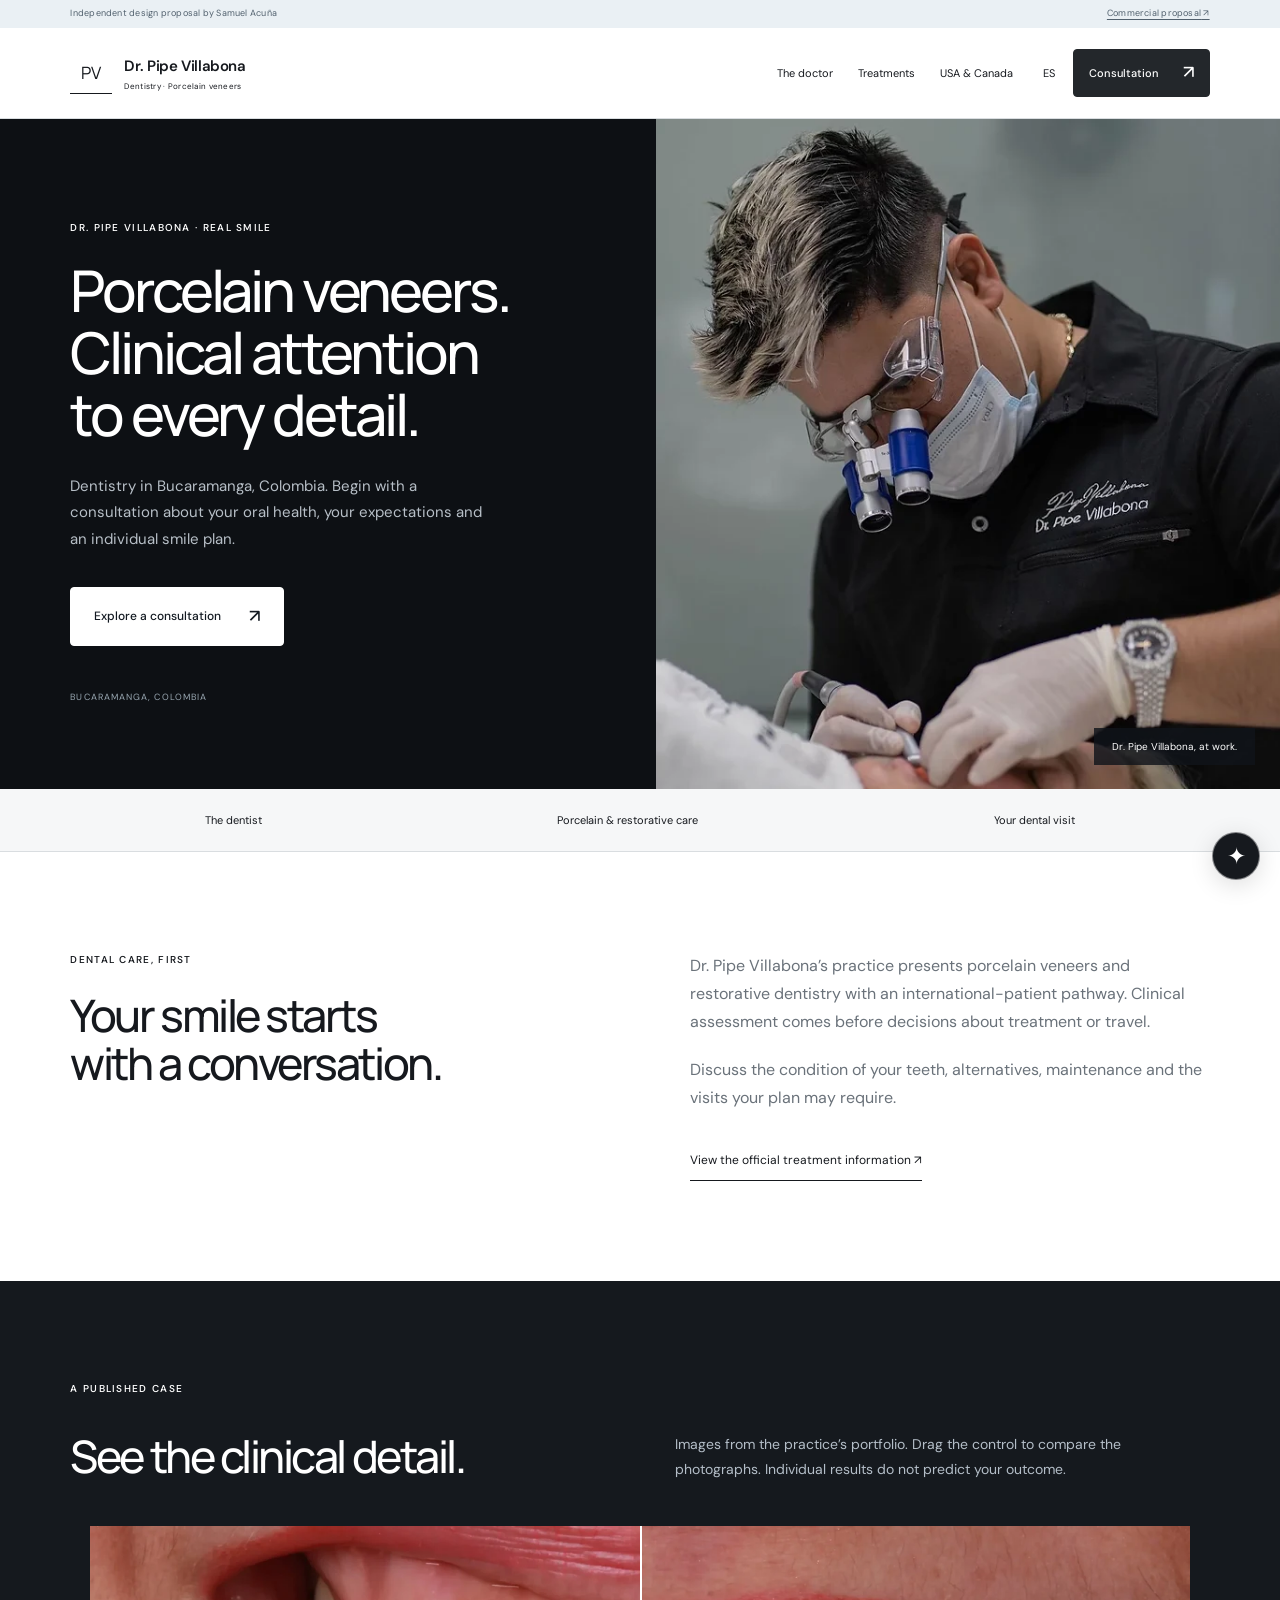
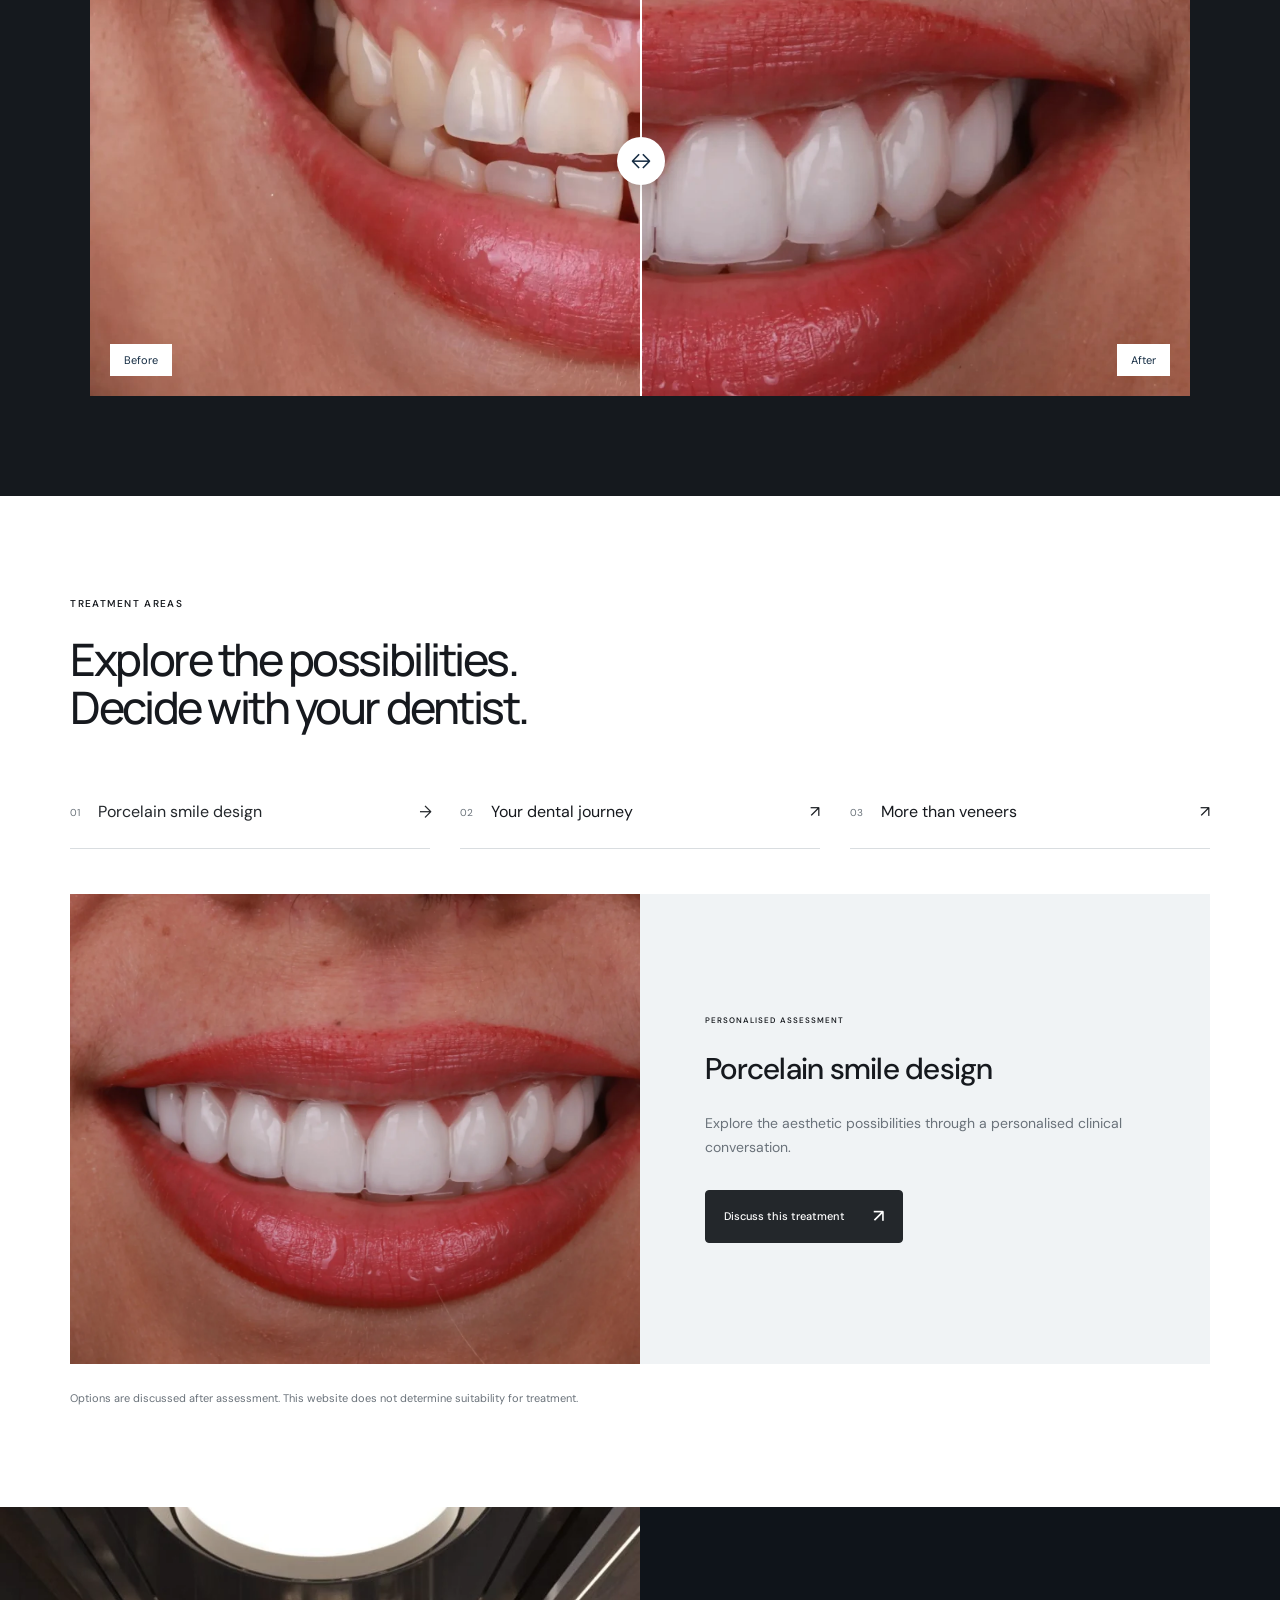
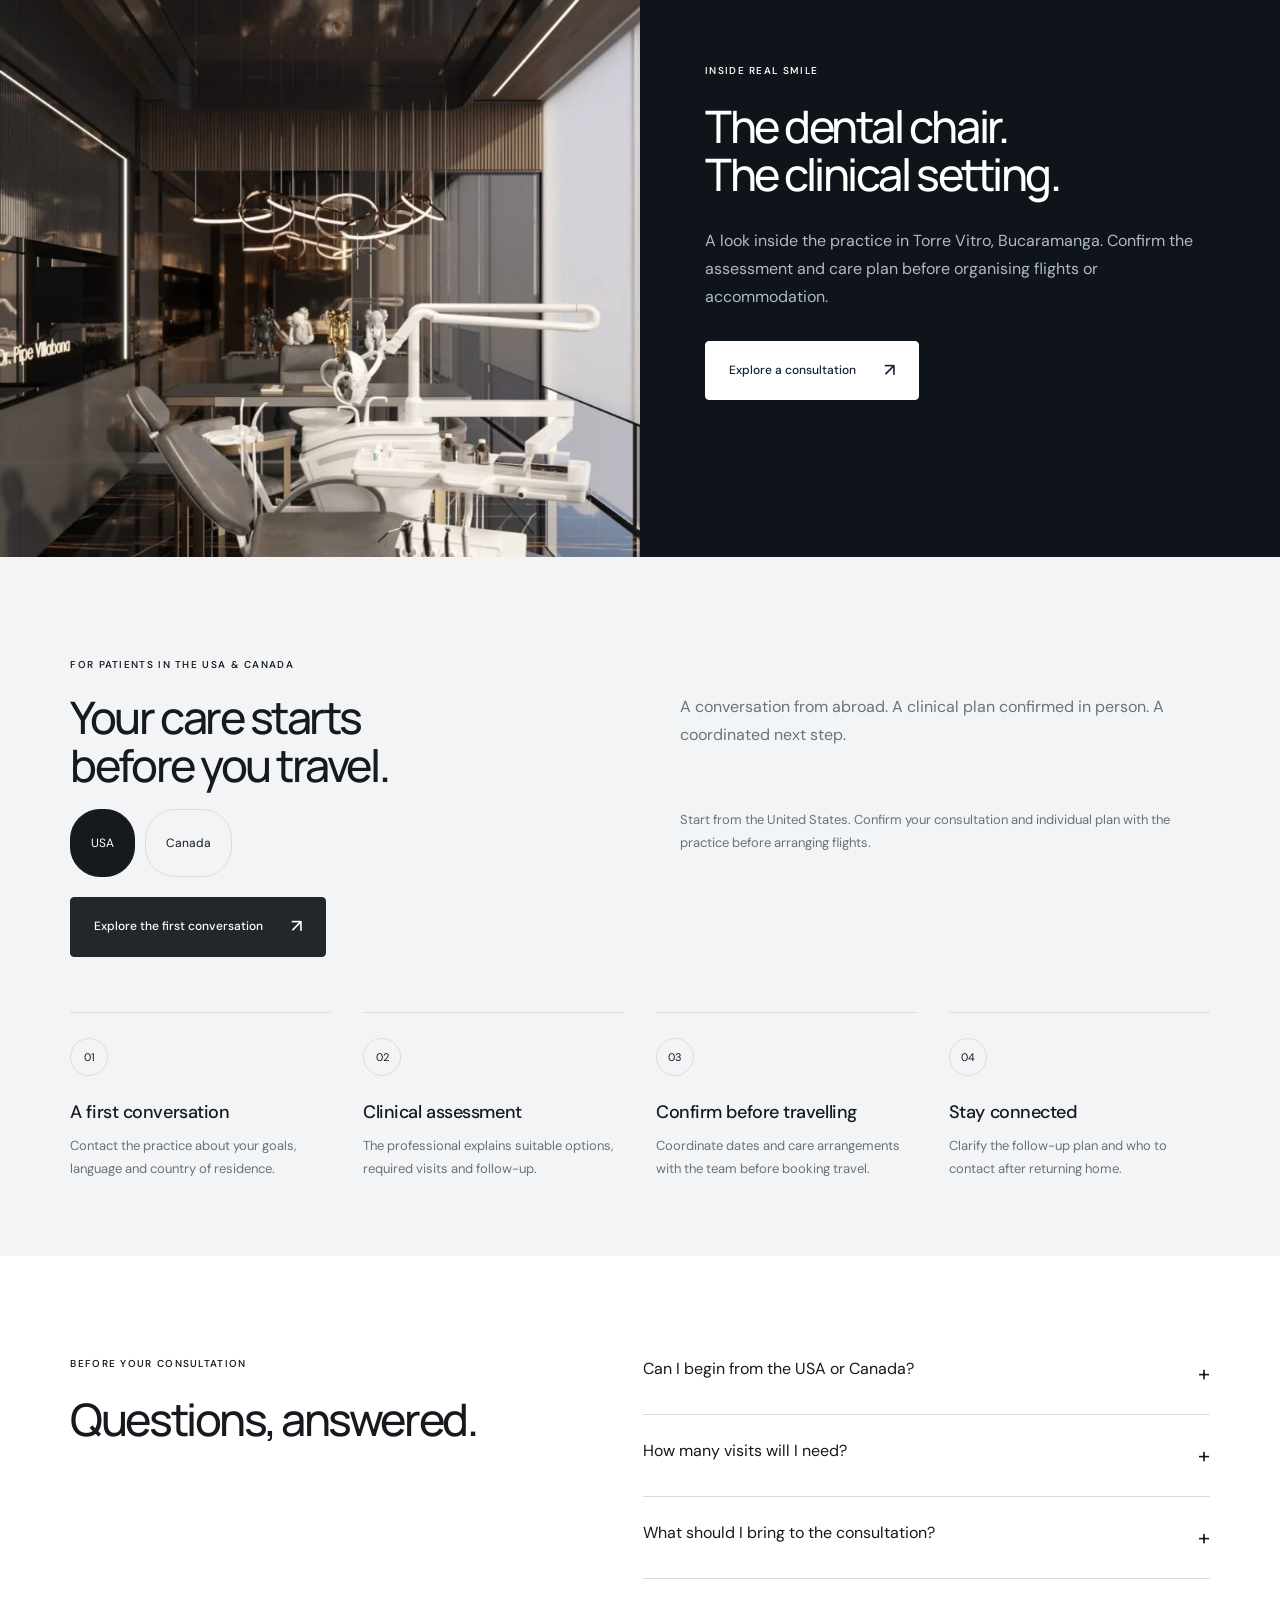
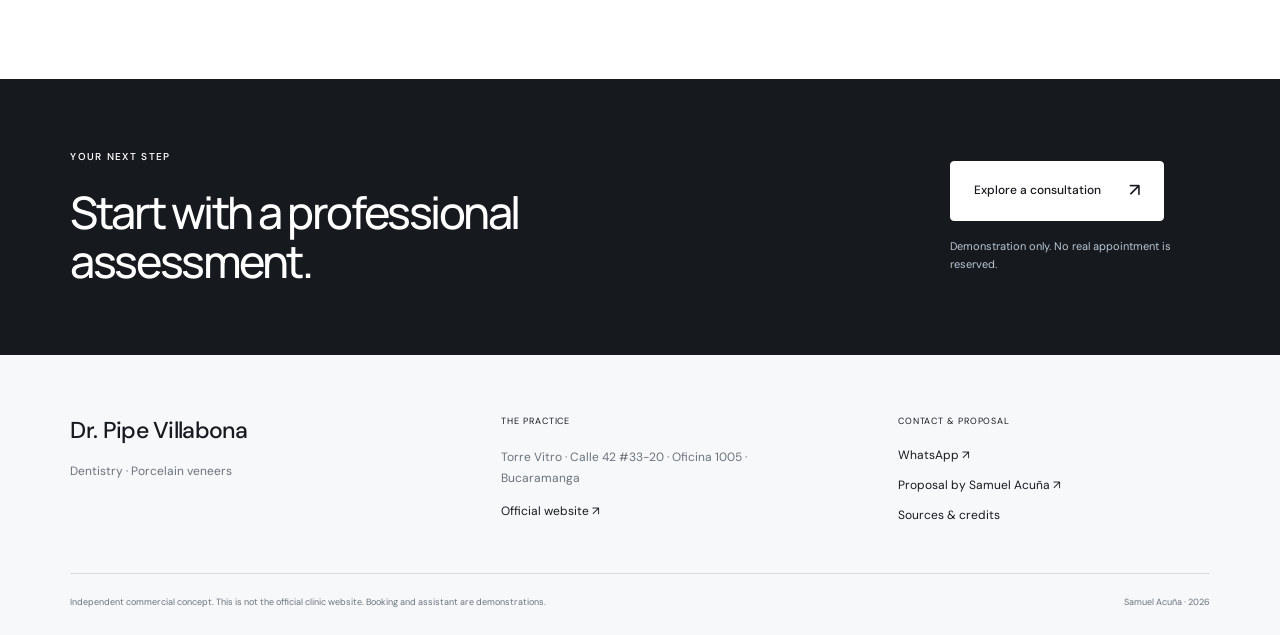
==== commit ae7ee331: "Replace campaign imagery with clinical identity and tailored patient journey" ====
--- a/index.html
+++ b/index.html
@@ -1,22 +1,17 @@
-<!doctype html><html lang="en"><head><meta charset="utf-8"><meta name="viewport" content="width=device-width,initial-scale=1"><meta name="robots" content="noindex,nofollow"><meta name="theme-color" content="#101115"><title>Dr. Pipe Villabona — Porcelain veneers &amp; dental travel | Design concept</title><meta name="description" content="Independent website and international-growth concept by Samuel Acuña for Dr. Pipe Villabona."><link rel="icon" href="data:image/svg+xml,%3Csvg xmlns='http://www.w3.org/2000/svg' viewBox='0 0 80 80'%3E%3Crect width='80' height='80' rx='12' fill='%23101f28'/%3E%3Ctext x='40' y='51' text-anchor='middle' font-family='Arial' font-size='25' fill='white'%3EPV%3C/text%3E%3C/svg%3E"><link rel="stylesheet" href="style.css"><script defer src="app.js"></script></head><body class="real"><a class="skip" href="#main">Skip to content / Ir al contenido</a><div class="progress-bar" aria-hidden="true"></div><div class="proposal-notice"><span data-en="Independent concept · Samuel Acuña" data-es="Concepto independiente · Samuel Acuña">Independent concept · Samuel Acuña</span><a href="propuesta/"><span data-en="Proposal" data-es="Propuesta">Proposal</span> ↗</a></div><header class="site-header"><a class="brand" href="#main"><span>PIPE VILLABONA<span class="pv-dot">●</span></span></a><nav class="site-nav" id="site-nav" aria-label="Main navigation"><a href="#editorial"><span data-en="The edit" data-es="Editorial">The edit</span></a><a href="#travel"><span data-en="Travel notes" data-es="Notas de viaje">Travel notes</span></a><a href="#place"><span data-en="The place" data-es="El lugar">The place</span></a><a href="#consultation"><span data-en="Your next move" data-es="Tu siguiente paso">Your next move</span></a></nav><div class="header-actions"><button class="lang" aria-label="Cambiar a español">ES</button><button class="menu-toggle" aria-expanded="false" aria-controls="site-nav"><span data-en="Menu" data-es="Menú">Menu</span></button></div></header><main id="main"><section class="pv-cover"><div class="pv-cover-title">REAL<br><span>SMILE.</span></div><div class="pv-cover-image"><div class="image-frame "><img src="assets/hero.webp" alt="Dr. Pipe Villabona — photograph from the credited public portfolio" data-alt-en="Dr. Pipe Villabona — photograph from the credited public portfolio" data-alt-es="Dr. Pipe Villabona — fotografía del portafolio público acreditado" fetchpriority=high decoding="async" width="1200" height="1400"></div></div><div class="pv-cover-caption"><span>DR. PIPE VILLABONA</span><span>BUCARAMANGA, COLOMBIA<br>VENEERS / DENTAL TRAVEL</span><a href="#editorial">SCROLL TO EXPLORE ↓</a></div></section>
-<section id="editorial" class="pv-editorial"><div class="pv-editorial-title"><span class="eyebrow" data-en="A POINT OF VIEW" data-es="UN PUNTO DE VISTA">A POINT OF VIEW</span><h1 data-en="Not just a smile.
-Your signature." data-es="Más que una sonrisa.
-Tu sello.">Not just a smile.
-Your signature.</h1><p data-en="An expressive approach to smile design. A personal dental journey to Bucaramanga with Dr. Pipe Villabona." data-es="Una mirada expresiva del diseño de sonrisa. Un viaje dental personal a Bucaramanga con el Dr. Pipe Villabona.">An expressive approach to smile design. A personal dental journey to Bucaramanga with Dr. Pipe Villabona.</p></div><div class="pv-gallery"><figure class="pv-slide" data-slide="0" ><div class="image-frame "><img src="assets/hero.webp" alt="Dr. Pipe Villabona — photograph from the credited public portfolio" data-alt-en="Dr. Pipe Villabona — photograph from the credited public portfolio" data-alt-es="Dr. Pipe Villabona — fotografía del portafolio público acreditado" loading=lazy decoding="async" width="1200" height="1400"></div><figcaption>REAL SMILE / EDIT 01</figcaption></figure><figure class="pv-slide" data-slide="1" hidden><div class="image-frame "><img src="assets/detail.webp" alt="Dr. Pipe Villabona — photograph from the credited public portfolio" data-alt-en="Dr. Pipe Villabona — photograph from the credited public portfolio" data-alt-es="Dr. Pipe Villabona — fotografía del portafolio público acreditado" loading=lazy decoding="async" width="1200" height="1400"></div><figcaption>REAL SMILE / EDIT 02</figcaption></figure><figure class="pv-slide" data-slide="2" hidden><div class="image-frame "><img src="assets/case1.webp" alt="Dr. Pipe Villabona — photograph from the credited public portfolio" data-alt-en="Dr. Pipe Villabona — photograph from the credited public portfolio" data-alt-es="Dr. Pipe Villabona — fotografía del portafolio público acreditado" loading=lazy decoding="async" width="1200" height="1400"></div><figcaption>REAL SMILE / EDIT 03</figcaption></figure><div class="pv-gallery-control"><button data-slide-prev aria-label="Previous photo / Foto anterior">←</button><span class="pv-slide-number">01 / 03</span><button data-slide-next aria-label="Next photo / Foto siguiente">→</button></div></div><div class="pv-editorial-note"><p class="image-note" data-en="Photographs from the credited public portfolio. Individual cases do not predict a result." data-es="Fotografías del portafolio público acreditado. Los casos individuales no predicen un resultado.">Photographs from the credited public portfolio. Individual cases do not predict a result.</p><span>REAL SMILE®</span></div></section>
-<section class="pv-red"><div class="pv-red-heading"><h2 data-en="PORCELAIN.
-PERSONAL." data-es="PORCELANA.
-PERSONAL.">PORCELAIN.
-PERSONAL.</h2></div><div class="pv-red-copy"><span class="eyebrow" data-en="THE SMILE CONVERSATION" data-es="LA CONVERSACIÓN SOBRE TU SONRISA">THE SMILE CONVERSATION</span><h3 data-en="Porcelain smile design" data-es="Diseño con porcelana">Porcelain smile design</h3><p data-en="Explore the aesthetic possibilities through a personalised clinical conversation." data-es="Explora las posibilidades estéticas a través de una conversación clínica personalizada.">Explore the aesthetic possibilities through a personalised clinical conversation.</p><button class="btn outline" data-book><span data-en="Explore the possibilities" data-es="Explorar las posibilidades">Explore the possibilities</span><span class="arrow" aria-hidden="true">↗</span></button></div></section>
-<section id="travel" class="pv-travel"><div class="pv-travel-title"><span>02 / TRAVEL NOTES</span><h2 data-en="Make it
-your journey." data-es="Hazlo
-tu viaje.">Make it
-your journey.</h2></div><div class="pv-ticket"><div class="pv-ticket-top"><b>USA / CANADA</b><span>↘</span><b>BUCARAMANGA</b></div><div class="pv-ticket-main"><div><small>01 / <span data-en="BEFORE YOU FLY" data-es="ANTES DE VOLAR">BEFORE YOU FLY</span></small><h3 data-en="First, we talk." data-es="Primero, conversamos.">First, we talk.</h3><p><span data-en="A virtual consultation is the starting point for understanding your goals and discussing a personal plan." data-es="Una consulta virtual es el punto de partida para entender tus objetivos y conversar sobre un plan personal.">A virtual consultation is the starting point for understanding your goals and discussing a personal plan.</span></p></div><div><small>02 / <span data-en="AFTER ASSESSMENT" data-es="DESPUÉS DE VALORAR">AFTER ASSESSMENT</span></small><h3 data-en="Then, we coordinate." data-es="Luego, coordinamos.">Then, we coordinate.</h3><p><span data-en="The practice presents assistance with accommodation and transport. Dates and arrangements must be confirmed with the team." data-es="La consulta presenta asistencia de alojamiento y transporte. Fechas y detalles deben confirmarse con el equipo.">The practice presents assistance with accommodation and transport. Dates and arrangements must be confirmed with the team.</span></p></div></div><div class="pv-ticket-bottom"><span><span data-en="NO TRAVEL BOOKING IN THIS DEMO" data-es="ESTA DEMO NO RESERVA VIAJES">NO TRAVEL BOOKING IN THIS DEMO</span></span><span class="pv-barcode" aria-hidden="true"></span></div></div></section>
-<section id="place" class="pv-place"><div class="image-frame "><img src="assets/portrait.webp" alt="Dr. Pipe Villabona — photograph from the credited public portfolio" data-alt-en="Dr. Pipe Villabona — photograph from the credited public portfolio" data-alt-es="Dr. Pipe Villabona — fotografía del portafolio público acreditado" loading=lazy decoding="async" width="1200" height="1400"></div><div class="pv-place-label"><span>03 / THE PLACE</span><h2 data-en="Welcome to
-Real Smile." data-es="Bienvenido a
-Real Smile.">Welcome to
-Real Smile.</h2><a class="official" href="https://drpipevillabona.com/" target="_blank" rel="noopener noreferrer"><span data-en="Official practice website" data-es="Web oficial de la consulta">Official practice website</span> ↗</a></div></section>
-<section id="consultation" class="pv-finale"><span>04 / YOUR NEXT MOVE</span><h2 data-en="SEE YOU
-IN COLOMBIA?" data-es="¿NOS VEMOS
-EN COLOMBIA?">SEE YOU
-IN COLOMBIA?</h2><button class="btn light" data-book><span data-en="Start with a conversation" data-es="Comienza con una conversación">Start with a conversation</span><span class="arrow" aria-hidden="true">↗</span></button><p class="demo-note" data-en="Booking preview · no real appointment is reserved." data-es="Vista previa de agenda · no se reserva una cita real.">Booking preview · no real appointment is reserved.</p><div class="contact-details"><p>Torre Vitro · Calle 42 #33-20 · Oficina 1005 · Bucaramanga</p><a href="https://wa.me/13055886231" target="_blank" rel="noopener noreferrer">WhatsApp +13055886231 ↗</a><a class="official" href="https://drpipevillabona.com/" target="_blank" rel="noopener noreferrer"><span data-en="Official practice website" data-es="Web oficial de la consulta">Official practice website</span> ↗</a></div></section></main><footer class="colophon"><span>Dr. Pipe Villabona</span><a href="propuesta/"><span data-en="Proposal by Samuel Acuña" data-es="Propuesta de Samuel Acuña">Proposal by Samuel Acuña</span> ↗</a><a href="SOURCES.json"><span data-en="Image credits" data-es="Créditos de imágenes">Image credits</span></a><span><span data-en="Independent design concept. Not the official website." data-es="Concepto independiente. No es la web oficial.">Independent design concept. Not the official website.</span></span></footer><dialog id="booking" aria-labelledby="booking-title"><div class="dialog-top"><span class="eyebrow" data-en="BOOKING PREVIEW · DEMO" data-es="VISTA PREVIA DE AGENDA · DEMO">BOOKING PREVIEW · DEMO</span><button class="dialog-close" data-close aria-label="Close / Cerrar">×</button></div><h2 id="booking-title" class="dialog-title" data-en="Your first conversation." data-es="Tu primera conversación.">Your first conversation.</h2><p class="dialog-help" data-en="Explore the experience. No data is sent and no real appointment is booked." data-es="Explora la experiencia. No se envían datos ni se reserva una cita real.">Explore the experience. No data is sent and no real appointment is booked.</p><form id="booking-form"><div class="form-step active"><div class="step-label">01 / 03</div><label><span data-en="What would you like to explore?" data-es="¿Qué te gustaría explorar?">What would you like to explore?</span><select id="demo-service"><option value="0" data-en="Porcelain smile design" data-es="Diseño con porcelana">Porcelain smile design</option><option value="1" data-en="Your dental journey" data-es="Tu viaje dental">Your dental journey</option><option value="2" data-en="More than veneers" data-es="Más que carillas">More than veneers</option></select></label><label><span data-en="Where would you start?" data-es="¿Desde dónde comenzarías?">Where would you start?</span><select id="demo-country"><option>USA</option><option data-en="Canada" data-es="Canadá">Canada</option><option data-en="Another country" data-es="Otro país">Another country</option></select></label><div class="form-buttons"><span></span><button type="button" class="btn" data-next><span data-en="Continue" data-es="Continuar">Continue</span> →</button></div></div><div class="form-step"><div class="step-label">02 / 03 · <span data-en="ILLUSTRATIVE AVAILABILITY" data-es="DISPONIBILIDAD ILUSTRATIVA">ILLUSTRATIVE AVAILABILITY</span></div><div class="form-grid"><label><span data-en="Preferred date" data-es="Fecha preferida">Preferred date</span><input id="demo-date" type="date" required></label><label><span data-en="Preferred time" data-es="Hora preferida">Preferred time</span><select id="demo-time"><option>09:00</option><option>11:00</option><option>14:00</option><option>16:00</option></select></label></div><p class="dialog-help" data-en="Times shown in Colombia time (UTC−5). These are examples, not a live calendar." data-es="Horarios en hora de Colombia (UTC−5). Son ejemplos, no una agenda en vivo.">Times shown in Colombia time (UTC−5). These are examples, not a live calendar.</p><div class="form-buttons"><button type="button" class="btn outline" data-back>← <span data-en="Back" data-es="Atrás">Back</span></button><button type="button" class="btn" data-next><span data-en="Review" data-es="Revisar">Review</span> →</button></div></div><div class="form-step"><div class="step-label">03 / 03</div><h3 data-en="Your preview" data-es="Tu vista previa">Your preview</h3><div id="summary-content" class="booking-summary" style="white-space:pre-line"></div><p class="dialog-help" data-en="This demonstration ends here. A real implementation would connect the clinic’s approved calendar and confirmation process." data-es="Esta demostración termina aquí. Una implementación real conectaría la agenda aprobada de la clínica y su proceso de confirmación.">This demonstration ends here. A real implementation would connect the clinic’s approved calendar and confirmation process.</p><div class="form-buttons"><button type="button" class="btn outline" data-back>← <span data-en="Back" data-es="Atrás">Back</span></button><button type="submit" class="btn"><span data-en="Finish preview" data-es="Finalizar vista previa">Finish preview</span> ✓</button></div></div><p class="error" id="booking-error" role="alert"></p></form><div id="booking-success" hidden tabindex="-1"><div class="demo-success"><h3 data-en="Preview complete." data-es="Vista previa completada.">Preview complete.</h3><p data-en="No appointment has been reserved. No information was sent." data-es="No se ha reservado ninguna cita. No se envió información.">No appointment has been reserved. No information was sent.</p></div><a class="btn outline" href="https://drpipevillabona.com/" target="_blank" rel="noopener noreferrer"><span data-en="Go to official channels" data-es="Ir a los canales oficiales">Go to official channels</span> ↗</a></div></dialog>
-<button class="assistant-launch" data-assistant aria-label="Explore demo assistant / Explorar asistente demo">✦</button><dialog id="assistant" aria-labelledby="assistant-title"><div class="dialog-top"><span class="eyebrow" data-en="ADMINISTRATIVE ASSISTANT · DEMO" data-es="ASISTENTE ADMINISTRATIVO · DEMO">ADMINISTRATIVE ASSISTANT · DEMO</span><button class="dialog-close" data-close aria-label="Close / Cerrar">×</button></div><h2 id="assistant-title" class="dialog-title" data-en="How can we orient you?" data-es="¿Cómo podemos orientarte?">How can we orient you?</h2><div id="bot-response" class="bot-response" aria-live="polite"></div><div class="bot-questions"><button data-topic="travel"><span data-en="Travelling to Colombia" data-es="Viajar a Colombia">Travelling to Colombia</span></button><button data-topic="appointments"><span data-en="Appointments" data-es="Citas">Appointments</span></button><button data-topic="services"><span data-en="Service areas" data-es="Áreas de atención">Service areas</span></button><button data-topic="human"><span data-en="Speak with the team" data-es="Hablar con el equipo">Speak with the team</span></button></div><p class="dialog-help" data-en="Demonstration with prepared responses. It does not provide medical advice or replace a clinical assessment." data-es="Demostración con respuestas preparadas. No ofrece consejo médico ni reemplaza una valoración clínica.">Demonstration with prepared responses. It does not provide medical advice or replace a clinical assessment.</p></dialog><script>window.SITE={"name": "Dr. Pipe Villabona", "services": [["Porcelain smile design", "Diseño con porcelana", "Explore the aesthetic possibilities through a personalised clinical conversation.", "Explora las posibilidades estéticas a través de una conversación clínica personalizada."], ["Your dental journey", "Tu viaje dental", "Start virtually, understand the plan and coordinate your visit before booking travel.", "Comienza de forma virtual, entiende el plan y coordina tu visita antes de reservar el viaje."], ["More than veneers", "Más que carillas", "The practice also presents implants and restorative care, according to individual assessment.", "La consulta también presenta implantes y rehabilitación, según valoración individual."]], "serviceImages": ["assets/detail.webp", "assets/hero.webp", "assets/case1.webp"]};</script></body></html>+<!doctype html><html lang="en"><head><meta charset="utf-8"><meta name="viewport" content="width=device-width,initial-scale=1"><meta name="robots" content="noindex,nofollow"><meta name="theme-color" content="#102238"><title>Dr. Pipe Villabona | Dentistry · Porcelain veneers | Design proposal</title><meta name="description" content="Independent clinical website concept for Dr. Pipe Villabona. Discover the practice, treatment areas and an international-patient pathway."><link rel="stylesheet" href="style.css?v=3"><script defer src="app.js?v=3"></script></head><body class="medical drpipevillabona"><a class="skip" href="#main">Skip to content / Ir al contenido</a><div class="progress-bar" aria-hidden="true"></div><div class="concept"><span data-en="Independent design proposal by Samuel Acuña" data-es="Propuesta de diseño independiente de Samuel Acuña">Independent design proposal by Samuel Acuña</span><a href="propuesta/"><span data-en="Commercial proposal" data-es="Propuesta comercial">Commercial proposal</span> ↗</a></div><header class="site-header"><a class="brand" href="#main"><span class="brand-mark">PV</span><span><b>Dr. Pipe Villabona</b><small><span data-en="Dentistry · Porcelain veneers" data-es="Odontología · Carillas de porcelana">Dentistry · Porcelain veneers</span></small></span></a><nav class="site-nav" id="site-nav" aria-label="Main navigation"><a href="#doctor"><span data-en="The doctor" data-es="El profesional">The doctor</span></a><a href="#services"><span data-en="Treatments" data-es="Tratamientos">Treatments</span></a><a href="#international"><span data-en="USA &amp; Canada" data-es="USA y Canadá">USA &amp; Canada</span></a></nav><div class="nav-actions"><button class="lang" aria-label="Cambiar a español">ES</button><button class="btn compact" data-book><span data-en="Consultation" data-es="Valoración">Consultation</span><span aria-hidden="true">↗</span></button><button class="menu-toggle" aria-expanded="false" aria-controls="site-nav"><span data-en="Menu" data-es="Menú">Menu</span></button></div></header><main id="main"><section class="pv-hero"><div class="pv-copy"><span class="eyebrow" data-en="DR. PIPE VILLABONA · REAL SMILE" data-es="DR. PIPE VILLABONA · REAL SMILE">DR. PIPE VILLABONA · REAL SMILE</span><h1 data-en="Porcelain veneers.
+Clinical attention
+to every detail." data-es="Carillas de porcelana.
+Atención clínica
+a cada detalle.">Porcelain veneers.
+Clinical attention
+to every detail.</h1><p data-en="Dentistry in Bucaramanga, Colombia. Begin with a consultation about your oral health, your expectations and an individual smile plan." data-es="Odontología en Bucaramanga, Colombia. Comienza con una consulta sobre tu salud oral, expectativas y un plan individual de sonrisa.">Dentistry in Bucaramanga, Colombia. Begin with a consultation about your oral health, your expectations and an individual smile plan.</p><button class="btn " data-book><span data-en="Explore a consultation" data-es="Explorar una valoración">Explore a consultation</span><span aria-hidden="true">↗</span></button><span class="pv-location">BUCARAMANGA, COLOMBIA</span></div><div class="pv-photo"><img class="" src="assets/medical-clinical.webp" alt="Dr. Pipe Villabona — fotografía publicada por la consulta" fetchpriority=high decoding="async"><span><span data-en="Dr. Pipe Villabona, at work." data-es="Dr. Pipe Villabona, en consulta.">Dr. Pipe Villabona, at work.</span></span></div></section><nav class="pv-index" aria-label="Page sections"><a href="#doctor"><span data-en="The dentist" data-es="El odontólogo">The dentist</span></a><a href="#services"><span data-en="Porcelain &amp; restorative care" data-es="Porcelana y rehabilitación">Porcelain &amp; restorative care</span></a><a href="#international"><span data-en="Your dental visit" data-es="Tu visita dental">Your dental visit</span></a></nav><section id="doctor" class="pv-doctor section"><div><span class="eyebrow" data-en="DENTAL CARE, FIRST" data-es="PRIMERO, TU SALUD ORAL">DENTAL CARE, FIRST</span><h2 data-en="Your smile starts
+with a conversation." data-es="Tu sonrisa comienza
+con una conversación.">Your smile starts
+with a conversation.</h2></div><div><p data-en="Dr. Pipe Villabona’s practice presents porcelain veneers and restorative dentistry with an international-patient pathway. Clinical assessment comes before decisions about treatment or travel." data-es="La consulta del Dr. Pipe Villabona presenta carillas de porcelana y odontología restauradora con un recorrido para pacientes internacionales. La valoración clínica precede las decisiones sobre tratamiento o viaje.">Dr. Pipe Villabona’s practice presents porcelain veneers and restorative dentistry with an international-patient pathway. Clinical assessment comes before decisions about treatment or travel.</p><p data-en="Discuss the condition of your teeth, alternatives, maintenance and the visits your plan may require." data-es="Conversa sobre la condición de tus dientes, alternativas, mantenimiento y las visitas que pueda requerir tu plan.">Discuss the condition of your teeth, alternatives, maintenance and the visits your plan may require.</p><a class="link" href="https://drpipevillabona.com/treatments/" target="_blank" rel="noopener"><span data-en="View the official treatment information" data-es="Ver información oficial de tratamientos">View the official treatment information</span> ↗</a></div></section><section class="comparison-section section pv-case"><div class="section-head reveal"><span class="eyebrow" data-en="A PUBLISHED CASE" data-es="UN CASO PUBLICADO">A PUBLISHED CASE</span><h2 data-en="See the clinical detail." data-es="Observa el detalle clínico.">See the clinical detail.</h2><p data-en="Images from the practice’s portfolio. Drag the control to compare the photographs. Individual results do not predict your outcome." data-es="Imágenes del portafolio de la consulta. Desliza el control para comparar las fotografías. Los resultados individuales no predicen tu resultado.">Images from the practice’s portfolio. Drag the control to compare the photographs. Individual results do not predict your outcome.</p></div><div class="comparison" style="--compare:50%"><div class="compare-base"><img class="" src="assets/medical-after.webp" alt="Dr. Pipe Villabona — caso publicado, después" loading=lazy decoding="async"></div><div class="compare-overlay"><img class="" src="assets/medical-before.webp" alt="Dr. Pipe Villabona — caso publicado, antes" loading=lazy decoding="async"></div><span class="compare-label before"><span data-en="Before" data-es="Antes">Before</span></span><span class="compare-label after"><span data-en="After" data-es="Después">After</span></span><div class="compare-handle" aria-hidden="true">↔</div><input type="range" min="0" max="100" value="50" aria-label="Compare before and after / Comparar antes y después"></div></section><section id="services" class="section treatment-explorer pv-options"><div class="section-head reveal"><span class="eyebrow" data-en="TREATMENT AREAS" data-es="ÁREAS DE ATENCIÓN">TREATMENT AREAS</span><h2 data-en="Explore the possibilities.
+Decide with your dentist." data-es="Explora las posibilidades.
+Decide con tu odontólogo.">Explore the possibilities.
+Decide with your dentist.</h2></div><div class="treatment-layout"><div role="tablist" aria-label="Treatment areas" class="treatment-tabs"><button class="treatment-tab" id="treatment-0" data-treatment="0" role="tab" aria-selected="true" aria-controls="treatment-panel-0" tabindex="0"><span>01</span><span data-en="Porcelain smile design" data-es="Diseño con porcelana">Porcelain smile design</span><b aria-hidden="true">↗</b></button><button class="treatment-tab" id="treatment-1" data-treatment="1" role="tab" aria-selected="false" aria-controls="treatment-panel-1" tabindex="-1"><span>02</span><span data-en="Your dental journey" data-es="Tu viaje dental">Your dental journey</span><b aria-hidden="true">↗</b></button><button class="treatment-tab" id="treatment-2" data-treatment="2" role="tab" aria-selected="false" aria-controls="treatment-panel-2" tabindex="-1"><span>03</span><span data-en="More than veneers" data-es="Más que carillas">More than veneers</span><b aria-hidden="true">↗</b></button></div><div class="treatment-panels"><article class="treatment-panel" id="treatment-panel-0" role="tabpanel" aria-labelledby="treatment-0" ><div class="treatment-image"><img class="" src="assets/medical-after.webp" alt="Dr. Pipe Villabona — fotografía publicada por la consulta" loading=lazy decoding="async"></div><div><span class="eyebrow" data-en="PERSONALISED ASSESSMENT" data-es="VALORACIÓN PERSONALIZADA">PERSONALISED ASSESSMENT</span><h3 data-en="Porcelain smile design" data-es="Diseño con porcelana">Porcelain smile design</h3><p data-en="Explore the aesthetic possibilities through a personalised clinical conversation." data-es="Explora las posibilidades estéticas a través de una conversación clínica personalizada.">Explore the aesthetic possibilities through a personalised clinical conversation.</p><button class="btn " data-book><span data-en="Discuss this treatment" data-es="Consultar este tratamiento">Discuss this treatment</span><span aria-hidden="true">↗</span></button></div></article><article class="treatment-panel" id="treatment-panel-1" role="tabpanel" aria-labelledby="treatment-1" hidden><div class="treatment-image"><img class="" src="assets/medical-clinical.webp" alt="Dr. Pipe Villabona — fotografía publicada por la consulta" loading=lazy decoding="async"></div><div><span class="eyebrow" data-en="PERSONALISED ASSESSMENT" data-es="VALORACIÓN PERSONALIZADA">PERSONALISED ASSESSMENT</span><h3 data-en="Your dental journey" data-es="Tu viaje dental">Your dental journey</h3><p data-en="Start virtually, understand the plan and coordinate your visit before booking travel." data-es="Comienza de forma virtual, entiende el plan y coordina tu visita antes de reservar el viaje.">Start virtually, understand the plan and coordinate your visit before booking travel.</p><button class="btn " data-book><span data-en="Discuss this treatment" data-es="Consultar este tratamiento">Discuss this treatment</span><span aria-hidden="true">↗</span></button></div></article><article class="treatment-panel" id="treatment-panel-2" role="tabpanel" aria-labelledby="treatment-2" hidden><div class="treatment-image"><img class="" src="assets/medical-clinic.webp" alt="Dr. Pipe Villabona — fotografía publicada por la consulta" loading=lazy decoding="async"></div><div><span class="eyebrow" data-en="PERSONALISED ASSESSMENT" data-es="VALORACIÓN PERSONALIZADA">PERSONALISED ASSESSMENT</span><h3 data-en="More than veneers" data-es="Más que carillas">More than veneers</h3><p data-en="The practice also presents implants and restorative care, according to individual assessment." data-es="La consulta también presenta implantes y rehabilitación, según valoración individual.">The practice also presents implants and restorative care, according to individual assessment.</p><button class="btn " data-book><span data-en="Discuss this treatment" data-es="Consultar este tratamiento">Discuss this treatment</span><span aria-hidden="true">↗</span></button></div></article></div></div><p class="fine"><span data-en="Options are discussed after assessment. This website does not determine suitability for treatment." data-es="Las opciones se conversan tras una valoración. Esta web no determina la indicación de un tratamiento.">Options are discussed after assessment. This website does not determine suitability for treatment.</span></p></section><section class="pv-clinic"><div><img class="" src="assets/medical-clinic.webp" alt="Dr. Pipe Villabona — fotografía publicada por la consulta" loading=lazy decoding="async"></div><div><span class="eyebrow" data-en="INSIDE REAL SMILE" data-es="DENTRO DE REAL SMILE">INSIDE REAL SMILE</span><h2 data-en="The dental chair.
+The clinical setting." data-es="La unidad dental.
+El entorno clínico.">The dental chair.
+The clinical setting.</h2><p data-en="A look inside the practice in Torre Vitro, Bucaramanga. Confirm the assessment and care plan before organising flights or accommodation." data-es="Una mirada a la consulta en Torre Vitro, Bucaramanga. Confirma la valoración y el plan de atención antes de organizar vuelos o alojamiento.">A look inside the practice in Torre Vitro, Bucaramanga. Confirm the assessment and care plan before organising flights or accommodation.</p><button class="btn " data-book><span data-en="Explore a consultation" data-es="Explorar una valoración">Explore a consultation</span><span aria-hidden="true">↗</span></button></div></section><section id="international" class="travel section pv-travel"><div class="travel-heading reveal"><span class="eyebrow" data-en="FOR PATIENTS IN THE USA &amp; CANADA" data-es="PARA PACIENTES EN USA Y CANADÁ">FOR PATIENTS IN THE USA &amp; CANADA</span><h2 data-en="Your care starts before you travel." data-es="Tu atención comienza antes de viajar.">Your care starts before you travel.</h2><p data-en="A conversation from abroad. A clinical plan confirmed in person. A coordinated next step." data-es="Una conversación desde el exterior. Un plan clínico confirmado de forma presencial. Un siguiente paso coordinado.">A conversation from abroad. A clinical plan confirmed in person. A coordinated next step.</p><div class="country-switch"><button class="country-btn" data-country="USA" aria-pressed="true">USA</button><button class="country-btn" data-country="Canada" aria-pressed="false"><span data-en="Canada" data-es="Canadá">Canada</span></button></div><p id="country-copy" class="country-copy" aria-live="polite"></p><button class="btn " data-book><span data-en="Explore the first conversation" data-es="Explorar la primera conversación">Explore the first conversation</span><span aria-hidden="true">↗</span></button></div><ol class="travel-steps"><li class="reveal"><span>01</span><div><h3 data-en="A first conversation" data-es="Una primera conversación">A first conversation</h3><p data-en="Contact the practice about your goals, language and country of residence." data-es="Consulta al equipo sobre tus objetivos, idioma y país de residencia.">Contact the practice about your goals, language and country of residence.</p></div></li><li class="reveal"><span>02</span><div><h3 data-en="Clinical assessment" data-es="Valoración clínica">Clinical assessment</h3><p data-en="The professional explains suitable options, required visits and follow-up." data-es="El profesional explica alternativas, visitas necesarias y seguimiento.">The professional explains suitable options, required visits and follow-up.</p></div></li><li class="reveal"><span>03</span><div><h3 data-en="Confirm before travelling" data-es="Confirmar antes de viajar">Confirm before travelling</h3><p data-en="Coordinate dates and care arrangements with the team before booking travel." data-es="Coordina fechas y atención con el equipo antes de reservar el viaje.">Coordinate dates and care arrangements with the team before booking travel.</p></div></li><li class="reveal"><span>04</span><div><h3 data-en="Stay connected" data-es="Mantener el contacto">Stay connected</h3><p data-en="Clarify the follow-up plan and who to contact after returning home." data-es="Aclara el plan de seguimiento y a quién contactar al regresar a casa.">Clarify the follow-up plan and who to contact after returning home.</p></div></li></ol></section><section class="faq section"><div><span class="eyebrow" data-en="BEFORE YOUR CONSULTATION" data-es="ANTES DE TU VALORACIÓN">BEFORE YOUR CONSULTATION</span><h2 data-en="Questions, answered." data-es="Resolvamos tus dudas.">Questions, answered.</h2></div><div><details><summary><span data-en="Can I begin from the USA or Canada?" data-es="¿Puedo comenzar desde USA o Canadá?">Can I begin from the USA or Canada?</span><span aria-hidden="true">+</span></summary><p data-en="Ask the practice about remote assessment, language and the next steps for your circumstances. The demonstration calendar is not connected to the clinic." data-es="Consulta a la práctica sobre valoración remota, idioma y pasos para tu caso. El calendario de demostración no está conectado a la clínica.">Ask the practice about remote assessment, language and the next steps for your circumstances. The demonstration calendar is not connected to the clinic.</p></details><details><summary><span data-en="How many visits will I need?" data-es="¿Cuántas visitas necesitaré?">How many visits will I need?</span><span aria-hidden="true">+</span></summary><p data-en="The clinician determines the visits and follow-up after assessing your case. Confirm this before committing to travel." data-es="El profesional determina las visitas y el seguimiento tras valorar tu caso. Confírmalo antes de comprometerte con un viaje.">The clinician determines the visits and follow-up after assessing your case. Confirm this before committing to travel.</p></details><details><summary><span data-en="What should I bring to the consultation?" data-es="¿Qué debo llevar a la consulta?">What should I bring to the consultation?</span><span aria-hidden="true">+</span></summary><p data-en="The clinical team will explain what information or records it needs through its official channels. Do not send clinical records through this concept website." data-es="El equipo clínico indicará qué información o documentos necesita a través de sus canales oficiales. No envíes historias clínicas por esta web de propuesta.">The clinical team will explain what information or records it needs through its official channels. Do not send clinical records through this concept website.</p></details></div></section><section id="consultation" class="closing reveal"><div><span class="eyebrow" data-en="YOUR NEXT STEP" data-es="TU SIGUIENTE PASO">YOUR NEXT STEP</span><h2 data-en="Start with a professional assessment." data-es="Comienza con una valoración profesional.">Start with a professional assessment.</h2></div><div><button class="btn " data-book><span data-en="Explore a consultation" data-es="Explorar una valoración">Explore a consultation</span><span aria-hidden="true">↗</span></button><p class="fine" data-en="Demonstration only. No real appointment is reserved." data-es="Solo demostración. No se reserva una cita real.">Demonstration only. No real appointment is reserved.</p></div></section></main><footer class="footer"><div><strong>Dr. Pipe Villabona</strong><p data-en="Dentistry · Porcelain veneers" data-es="Odontología · Carillas de porcelana">Dentistry · Porcelain veneers</p></div><div><small><span data-en="THE PRACTICE" data-es="LA CONSULTA">THE PRACTICE</span></small><p>Torre Vitro · Calle 42 #33-20 · Oficina 1005 · Bucaramanga</p><a href="https://drpipevillabona.com/" target="_blank" rel="noopener"><span data-en="Official website" data-es="Sitio oficial">Official website</span> ↗</a></div><div><small><span data-en="CONTACT &amp; PROPOSAL" data-es="CONTACTO Y PROPUESTA">CONTACT &amp; PROPOSAL</span></small><a href="https://wa.me/13055886231" target="_blank" rel="noopener">WhatsApp ↗</a><a href="propuesta/"><span data-en="Proposal by Samuel Acuña" data-es="Propuesta de Samuel Acuña">Proposal by Samuel Acuña</span> ↗</a><a href="SOURCES.json"><span data-en="Sources &amp; credits" data-es="Fuentes y créditos">Sources &amp; credits</span></a></div><div class="footer-note"><span data-en="Independent commercial concept. This is not the official clinic website. Booking and assistant are demonstrations." data-es="Concepto comercial independiente. Esta no es la web oficial de la consulta. La agenda y el asistente son demostraciones.">Independent commercial concept. This is not the official clinic website. Booking and assistant are demonstrations.</span><span>Samuel Acuña · 2026</span></div></footer><dialog id="booking" aria-labelledby="booking-title"><div class="dialog-top"><span class="eyebrow" data-en="BOOKING PREVIEW · DEMO" data-es="VISTA PREVIA DE AGENDA · DEMO">BOOKING PREVIEW · DEMO</span><button class="dialog-close" data-close aria-label="Close / Cerrar">×</button></div><h2 id="booking-title" class="dialog-title" data-en="Your first conversation." data-es="Tu primera conversación.">Your first conversation.</h2><p class="dialog-help" data-en="Explore the experience. No data is sent and no real appointment is booked." data-es="Explora la experiencia. No se envían datos ni se reserva una cita real.">Explore the experience. No data is sent and no real appointment is booked.</p><form id="booking-form"><div class="form-step active"><div class="step-label">01 / 03</div><label><span data-en="What would you like to explore?" data-es="¿Qué te gustaría explorar?">What would you like to explore?</span><select id="demo-service"><option value="0" data-en="Porcelain smile design" data-es="Diseño con porcelana">Porcelain smile design</option><option value="1" data-en="Your dental journey" data-es="Tu viaje dental">Your dental journey</option><option value="2" data-en="More than veneers" data-es="Más que carillas">More than veneers</option></select></label><label><span data-en="Where would you start?" data-es="¿Desde dónde comenzarías?">Where would you start?</span><select id="demo-country"><option>USA</option><option data-en="Canada" data-es="Canadá">Canada</option><option data-en="Another country" data-es="Otro país">Another country</option></select></label><div class="form-buttons"><span></span><button type="button" class="btn" data-next><span data-en="Continue" data-es="Continuar">Continue</span> →</button></div></div><div class="form-step"><div class="step-label">02 / 03 · <span data-en="ILLUSTRATIVE AVAILABILITY" data-es="DISPONIBILIDAD ILUSTRATIVA">ILLUSTRATIVE AVAILABILITY</span></div><div class="form-grid"><label><span data-en="Preferred date" data-es="Fecha preferida">Preferred date</span><input id="demo-date" type="date" required></label><label><span data-en="Preferred time" data-es="Hora preferida">Preferred time</span><select id="demo-time"><option>09:00</option><option>11:00</option><option>14:00</option><option>16:00</option></select></label></div><p class="dialog-help" data-en="Times shown in Colombia time (UTC−5). These are examples, not a live calendar." data-es="Horarios en hora de Colombia (UTC−5). Son ejemplos, no una agenda en vivo.">Times shown in Colombia time (UTC−5). These are examples, not a live calendar.</p><div class="form-buttons"><button type="button" class="btn outline" data-back>← <span data-en="Back" data-es="Atrás">Back</span></button><button type="button" class="btn" data-next><span data-en="Review" data-es="Revisar">Review</span> →</button></div></div><div class="form-step"><div class="step-label">03 / 03</div><h3 data-en="Your preview" data-es="Tu vista previa">Your preview</h3><div id="summary-content" class="booking-summary" style="white-space:pre-line"></div><p class="dialog-help" data-en="This demonstration ends here. A real implementation would connect the clinic’s approved calendar and confirmation process." data-es="Esta demostración termina aquí. Una implementación real conectaría la agenda aprobada de la clínica y su proceso de confirmación.">This demonstration ends here. A real implementation would connect the clinic’s approved calendar and confirmation process.</p><div class="form-buttons"><button type="button" class="btn outline" data-back>← <span data-en="Back" data-es="Atrás">Back</span></button><button type="submit" class="btn"><span data-en="Finish preview" data-es="Finalizar vista previa">Finish preview</span> ✓</button></div></div><p class="error" id="booking-error" role="alert"></p></form><div id="booking-success" hidden tabindex="-1"><div class="demo-success"><h3 data-en="Preview complete." data-es="Vista previa completada.">Preview complete.</h3><p data-en="No appointment has been reserved. No information was sent." data-es="No se ha reservado ninguna cita. No se envió información.">No appointment has been reserved. No information was sent.</p></div><a class="btn outline" href="https://drpipevillabona.com/" target="_blank" rel="noopener noreferrer"><span data-en="Go to official channels" data-es="Ir a los canales oficiales">Go to official channels</span> ↗</a></div></dialog>
+<button class="assistant-launch" data-assistant aria-label="Explore demo assistant / Explorar asistente demo">✦</button><dialog id="assistant" aria-labelledby="assistant-title"><div class="dialog-top"><span class="eyebrow" data-en="ADMINISTRATIVE ASSISTANT · DEMO" data-es="ASISTENTE ADMINISTRATIVO · DEMO">ADMINISTRATIVE ASSISTANT · DEMO</span><button class="dialog-close" data-close aria-label="Close / Cerrar">×</button></div><h2 id="assistant-title" class="dialog-title" data-en="How can we orient you?" data-es="¿Cómo podemos orientarte?">How can we orient you?</h2><div id="bot-response" class="bot-response" aria-live="polite"></div><div class="bot-questions"><button data-topic="travel"><span data-en="Travelling to Colombia" data-es="Viajar a Colombia">Travelling to Colombia</span></button><button data-topic="appointments"><span data-en="Appointments" data-es="Citas">Appointments</span></button><button data-topic="services"><span data-en="Service areas" data-es="Áreas de atención">Service areas</span></button><button data-topic="human"><span data-en="Speak with the team" data-es="Hablar con el equipo">Speak with the team</span></button></div><p class="dialog-help" data-en="Demonstration with prepared responses. It does not provide medical advice or replace a clinical assessment." data-es="Demostración con respuestas preparadas. No ofrece consejo médico ni reemplaza una valoración clínica.">Demonstration with prepared responses. It does not provide medical advice or replace a clinical assessment.</p></dialog><script>window.SITE={"name": "Dr. Pipe Villabona", "services": [["Porcelain smile design", "Diseño con porcelana", "Explore the aesthetic possibilities through a personalised clinical conversation.", "Explora las posibilidades estéticas a través de una conversación clínica personalizada."], ["Your dental journey", "Tu viaje dental", "Start virtually, understand the plan and coordinate your visit before booking travel.", "Comienza de forma virtual, entiende el plan y coordina tu visita antes de reservar el viaje."], ["More than veneers", "Más que carillas", "The practice also presents implants and restorative care, according to individual assessment.", "La consulta también presenta implantes y rehabilitación, según valoración individual."]]};</script></body></html>
--- a/style.css
+++ b/style.css
@@ -1,61 +1,32 @@
-@import url('https://fonts.googleapis.com/css2?family=DM+Sans:wght@400;500;600;700&family=Space+Grotesk:wght@400;500;600;700&family=Manrope:wght@400;500;600;700;800&family=Cormorant+Garamond:wght@400;500;600&family=Oswald:wght@400;500;600&display=swap');
-:root{--paper:#f8f9fb;--ink:#101115;--muted:#5b616b;--accent:#2345d2;--line:#dadddf;--display:'Space Grotesk',sans-serif;--body:'DM Sans',sans-serif;--gutter:clamp(22px,5vw,88px);--ease:cubic-bezier(.2,.7,.2,1)}
-*{box-sizing:border-box}html{scroll-behavior:smooth;scroll-padding-top:110px}body{margin:0;background:var(--paper);color:var(--ink);font-family:var(--body);font-size:16px;line-height:1.55;overflow-x:clip}button,input,select{font:inherit}button,a{-webkit-tap-highlight-color:transparent}a{color:inherit;text-decoration:none}button{cursor:pointer}img{display:block;width:100%;height:100%;object-fit:cover}button:focus-visible,a:focus-visible,input:focus-visible,select:focus-visible,summary:focus-visible{outline:3px solid var(--accent);outline-offset:6px}h1,h2,h3,p{margin:0}h1,h2,h3{font-family:var(--display);font-weight:500;letter-spacing:-.055em;line-height:1.02;text-wrap:balance}h1{font-size:clamp(60px,7.8vw,140px);white-space:pre-line}h2{font-size:clamp(40px,5.5vw,85px)}h3{font-size:clamp(25px,2.8vw,43px)}p{max-width:58ch;text-wrap:pretty}small,.small{font-size:12px}.caps,.eyebrow{font-size:11px;letter-spacing:.17em;line-height:1.5;text-transform:uppercase;font-weight:600}.eyebrow{display:block;margin-bottom:24px}.muted{color:var(--muted)}.skip{position:fixed;top:-100px;z-index:110;background:var(--ink);color:var(--paper);padding:15px}.skip:focus{top:10px}.proposal-notice{display:flex;justify-content:center;gap:15px;padding:7px 20px;background:var(--ink);color:var(--paper);font-size:10px;letter-spacing:.045em}.proposal-notice a{text-decoration:underline;text-underline-offset:3px}.site-header{position:sticky;top:0;z-index:50;display:flex;align-items:center;justify-content:space-between;gap:28px;padding:19px var(--gutter);background:var(--paper);border-bottom:1px solid var(--line);transition:padding .2s}.brand{display:flex;align-items:center;gap:13px;flex-shrink:0}.brand-mark{border:1px solid currentColor;width:40px;height:40px;display:grid;place-items:center;font-family:var(--display);font-size:17px;letter-spacing:-.04em}.brand-name{font-size:13px;font-weight:700;line-height:1.2}.brand-sub{display:block;font-size:8px;text-transform:uppercase;letter-spacing:.14em;margin-top:5px;font-weight:400}.site-nav{display:flex;align-items:center;gap:28px;font-size:12px}.site-nav a{position:relative}.site-nav a:after{content:'';height:1px;background:currentColor;position:absolute;bottom:-5px;left:0;right:100%;transition:right .2s}.site-nav a:hover:after{right:0}.header-actions{display:flex;align-items:center;gap:15px}.lang{border:0;background:none;color:inherit;font-size:12px;padding:10px 5px}.menu-toggle{display:none;background:none;border:1px solid var(--line);color:inherit;padding:8px 13px}.btn{display:inline-flex;align-items:center;justify-content:space-between;gap:30px;min-height:48px;background:var(--ink);color:var(--paper);border:1px solid var(--ink);padding:14px 22px;font-size:12px;line-height:1.3;transition:background .15s,transform .15s,color .15s}.btn:hover{transform:translateY(-2px);background:var(--accent);border-color:var(--accent);color:#fff}.btn:active{transform:scale(.98)}.btn.light{background:var(--paper);color:var(--ink);border-color:var(--paper)}.btn.outline{background:transparent;color:inherit;border-color:currentColor}.btn.small{min-height:40px;padding:11px 16px}.arrow{font-size:20px}.hero{position:relative;min-height:650px}.hero-copy{position:relative;z-index:2}.hero-copy>p{margin-top:28px;max-width:43ch;font-size:15px}.hero-actions{display:flex;gap:12px;align-items:center;flex-wrap:wrap;margin-top:34px}.hero-actions>.text-link{padding:12px 0;font-size:12px;text-decoration:underline;text-underline-offset:5px}.hero-foot{font-size:10px;letter-spacing:.14em;text-transform:uppercase}.section{padding:clamp(70px,9vw,140px) var(--gutter)}.section-intro{display:grid;grid-template-columns:1.2fr 1fr;gap:10%;align-items:end;margin-bottom:65px}.section-intro p{color:var(--muted);font-size:16px}.image-frame{overflow:hidden;position:relative}.image-frame img{transition:transform .7s var(--ease)}.image-frame:hover img{transform:scale(1.035)}.image-caption{display:flex;justify-content:space-between;gap:15px;font-size:10px;margin-top:13px;letter-spacing:.05em}.statement{padding:90px var(--gutter);border-bottom:1px solid var(--line)}.statement h2{max-width:950px;font-size:clamp(40px,5vw,78px)}.statement p{margin-top:26px;margin-left:auto;color:var(--muted)}.services{padding-top:85px}.services-layout{display:grid;grid-template-columns:1fr 1fr;gap:7vw}.services-picture{height:650px;position:sticky;top:115px}.services-rows{border-top:1px solid var(--line)}.service-choice{width:100%;border:0;border-bottom:1px solid var(--line);background:transparent;color:inherit;text-align:left;padding:27px 0;display:grid;grid-template-columns:36px 1fr 25px;gap:14px;align-items:start}.service-choice>small{padding-top:7px;font-family:monospace;color:var(--muted)}.service-choice h3{font-size:clamp(25px,3.2vw,44px)}.service-choice p{font-size:14px;color:var(--muted);margin-top:17px;max-width:38ch;display:none}.service-choice[aria-expanded=true] p{display:block;animation:fade .25s}.service-choice[aria-expanded=true] .service-plus{transform:rotate(45deg)}.service-choice[aria-expanded=true] h3{color:var(--accent)}.service-plus{transition:transform .2s;font-size:25px}.service-detail{margin-top:28px;font-size:12px;color:var(--muted)}.service-cta{margin-top:25px}.profile{display:grid;grid-template-columns:1fr 1fr;gap:9vw;align-items:center;border-top:1px solid var(--line)}.profile-media{height:660px}.profile-copy h2{font-size:clamp(40px,5vw,75px)}.profile-copy>p{margin-top:30px;color:var(--muted);font-size:16px}.profile-name{font-size:15px;font-weight:600;margin-top:34px}.profile-copy .btn{margin-top:32px}.gallery{background:var(--ink);color:var(--paper)}.gallery .muted,.gallery .section-intro p{color:color-mix(in srgb,var(--paper) 70%,transparent)}.gallery-track{display:grid;grid-template-columns:1.2fr .8fr;gap:24px}.gallery-track figure{margin:0}.gallery-track .image-frame{height:500px}.gallery-track figure:nth-child(2){margin-top:100px}.gallery-note{font-size:11px;opacity:.65;margin-top:35px;max-width:80ch}.journey{border-top:1px solid var(--line)}.country-switch{display:flex;gap:8px;margin-top:28px}.country-btn{background:transparent;border:1px solid var(--line);color:inherit;padding:12px 23px;min-height:44px;font-size:12px}.country-btn[aria-pressed=true]{background:var(--ink);color:var(--paper);border-color:var(--ink)}.country-response{font-size:14px;color:var(--muted);margin-top:20px;min-height:50px}.journey-line{display:grid;grid-template-columns:repeat(4,1fr);border-top:1px solid var(--line);margin-top:55px}.journey-step{padding:30px 30px 0 0;position:relative}.journey-step:before{content:'';width:8px;height:8px;position:absolute;top:-4px;left:0;background:var(--accent);border-radius:50%}.journey-step .num{font-family:monospace;font-size:11px;color:var(--muted);display:block;margin-bottom:30px}.journey-step h3{font-size:25px;letter-spacing:-.04em}.journey-step p{font-size:13px;color:var(--muted);margin-top:15px}.faq{display:grid;grid-template-columns:1fr 1.2fr;gap:10%;border-top:1px solid var(--line)}.faq h2{font-size:50px}.faq details{border-bottom:1px solid var(--line);padding:24px 0}.faq details:first-child{border-top:1px solid var(--line)}summary{cursor:pointer;font-size:15px;list-style:none;display:flex;justify-content:space-between;gap:20px}summary:after{content:'+';font-size:22px}details[open] summary:after{content:'−'}details p{padding-top:18px;color:var(--muted);font-size:14px}.closing{text-align:center;background:var(--accent);color:white;padding:100px var(--gutter)}.closing h2{max-width:900px;margin:0 auto 30px;font-size:clamp(48px,7vw,110px)}.closing p{margin:20px auto 0;font-size:11px;opacity:.8}.footer{padding:60px var(--gutter) 25px;background:var(--ink);color:var(--paper)}.footer-main{display:grid;grid-template-columns:1fr 1fr 1fr;gap:40px;margin-bottom:70px}.footer-brand{font-family:var(--display);font-size:32px;line-height:1.1;letter-spacing:-.04em}.footer h3{font:inherit;font-size:11px;letter-spacing:.12em;text-transform:uppercase;margin-bottom:20px}.footer p,.footer a{font-size:12px;opacity:.8}.footer-links{display:flex;flex-direction:column;gap:8px}.footer-bottom{display:flex;justify-content:space-between;border-top:1px solid #ffffff30;padding-top:22px;font-size:10px;gap:25px;opacity:.6}.assistant-launch{position:fixed;right:22px;bottom:22px;z-index:45;width:54px;height:54px;border-radius:50%;border:1px solid #ffffff50;background:var(--ink);color:var(--paper);box-shadow:0 8px 30px #0002;display:grid;place-items:center;font-size:21px}.assistant-launch:after{content:'DEMO';position:absolute;bottom:-3px;font-size:7px;letter-spacing:.1em;background:var(--accent);color:white;padding:3px 7px;border-radius:10px}dialog{border:0;max-width:660px;width:calc(100% - 32px);padding:35px;background:var(--paper);color:var(--ink);max-height:90dvh;overflow:auto;box-shadow:0 30px 100px #0005}dialog::backdrop{background:#08111bc0;backdrop-filter:blur(8px)}.dialog-top{display:flex;justify-content:space-between;gap:20px;align-items:center;margin-bottom:25px}.dialog-top .eyebrow{margin:0}.dialog-close{border:1px solid var(--line);background:none;color:inherit;width:40px;height:40px;font-size:20px}.dialog-title{font-size:40px;margin-bottom:15px}.dialog-help{font-size:13px;color:var(--muted);margin-bottom:25px}.form-step{display:none}.form-step.active{display:block;animation:fade .2s}.step-label{font-size:10px;color:var(--muted);letter-spacing:.14em;margin-bottom:15px}.form-grid{display:grid;grid-template-columns:1fr 1fr;gap:15px}label{display:block;font-size:12px;margin-bottom:16px}input,select{width:100%;min-height:48px;padding:12px;border:1px solid var(--line);background:transparent;color:var(--ink);border-radius:0;margin-top:6px}select option{background:var(--paper);color:var(--ink)}.form-buttons{display:flex;justify-content:space-between;gap:10px;margin-top:25px}.error{color:#a42c2c;font-size:12px;min-height:20px}.booking-summary{border-top:1px solid var(--line);border-bottom:1px solid var(--line);padding:20px 0;margin:20px 0;font-size:14px;line-height:1.9}.demo-success{background:var(--ink);color:var(--paper);padding:25px;margin:18px 0}.demo-success h3{font-size:26px;margin-bottom:12px}.bot-questions{display:flex;flex-wrap:wrap;gap:8px}.bot-questions button{background:none;border:1px solid var(--line);color:inherit;padding:10px 14px;font-size:12px}.bot-response{padding:22px;background:var(--ink);color:var(--paper);font-size:14px;margin:20px 0;min-height:135px;line-height:1.65}.reveal{transition:opacity .75s var(--ease),transform .75s var(--ease)}.js-motion .reveal:not(.seen){opacity:0;transform:translateY(24px)}.reveal.seen{opacity:1;transform:none}.progress-bar{position:fixed;left:0;top:0;width:100%;height:2px;background:var(--accent);z-index:100;transform:scaleX(0);transform-origin:left}.hero-tag{font-size:10px;padding:10px 15px;border:1px solid currentColor;display:inline-block}.video-link{display:flex;align-items:center;justify-content:center;min-height:250px;background:var(--paper);color:var(--ink);gap:20px;font-size:20px;border:1px solid var(--line)}.video-link i{display:grid;place-items:center;border:1px solid currentColor;width:66px;height:66px;border-radius:50%;font-style:normal}.service-grid{display:grid;grid-template-columns:repeat(3,1fr);gap:50px;margin-top:65px}.service-grid article{border-top:1px solid var(--line);padding-top:20px}.service-grid article>span{font-family:monospace;font-size:11px;color:var(--muted)}.service-grid h3{margin:35px 0 20px}.service-grid p{font-size:14px;color:var(--muted)}.service-grid .text-link{display:inline-block;margin-top:26px;font-size:12px;text-decoration:underline;text-underline-offset:5px}.marquee{overflow:hidden;border-top:1px solid var(--line);border-bottom:1px solid var(--line);padding:24px 0}.marquee>div{display:flex;width:max-content;gap:55px;font-family:var(--display);font-size:25px;letter-spacing:-.03em;animation:ticker 30s linear infinite}.marquee:hover>div{animation-play-state:paused}.marquee>div>span:after{content:'↗';padding-left:55px;color:var(--accent)}
-/* MAURICIO — typographic portfolio */
-.studio .hero{padding:70px var(--gutter) 0;min-height:0}.studio .hero-upper{display:grid;grid-template-columns:1.5fr 1fr;gap:8%;align-items:end}.studio .hero-upper h1{font-size:clamp(70px,9vw,145px)}.studio .hero-copy>p{margin:0}.studio .studio-strip{display:grid;grid-template-columns:1fr 1.45fr .65fr;gap:20px;height:410px;margin-top:55px}.studio .studio-strip .image-frame:nth-child(2){margin-top:65px}.studio .studio-strip .image-frame:nth-child(3){height:65%;align-self:end}.studio .hero-foot{display:flex;justify-content:space-between;margin-top:20px}.studio .profile-media img{object-position:50% 20%}.studio .gallery-track{grid-template-columns:1fr 1fr}.studio .gallery-track .image-frame{height:440px}.studio .gallery-track img{object-fit:contain}.studio .gallery-track figure:nth-child(2){margin-top:0}.studio .service-grid article:nth-child(2){margin-top:60px}.studio .service-grid article:nth-child(3){margin-top:120px}
-/* SILVIA — portrait and soft architectural space */
-.harmony{--paper:#f5f5f3;--ink:#252321;--muted:#65615a;--accent:#8b742e;--line:#d8d5cc;--display:'Cormorant Garamond',serif}.harmony h1,.harmony h2,.harmony h3{letter-spacing:-.04em}.harmony .brand-mark{border-radius:50%;border-color:var(--accent);color:var(--accent)}.harmony .btn{border-radius:100px}.harmony .hero{height:760px;display:grid;grid-template-columns:.9fr 1.1fr;align-items:center;padding:50px var(--gutter);gap:4%}.harmony .hero-copy{padding:20px 0}.harmony .hero h1{font-size:clamp(72px,7.3vw,126px)}.harmony .harmony-picture{height:100%;position:relative;border-radius:50% 50% 0 0;overflow:hidden}.harmony .harmony-picture img{object-position:65% 35%}.harmony .portrait-line{position:absolute;inset:15px;border:1px solid #ffffff80;border-radius:50% 50% 0 0;pointer-events:none}.harmony .hero-stamp{position:absolute;bottom:65px;left:46%;background:var(--paper);padding:25px 30px;border:1px solid var(--line);font-family:var(--display);font-size:28px;line-height:1.1;z-index:4;max-width:180px}.harmony .statement{text-align:center;padding:110px var(--gutter)}.harmony .statement h2,.harmony .statement p{margin-left:auto;margin-right:auto}.harmony .statement p{max-width:64ch}.harmony .services-picture{height:540px;border-radius:180px 180px 0 0}.harmony .profile{background:#e7e6e2}.harmony .profile-media{height:730px}.harmony .gallery{background:#e9e7e0;color:var(--ink)}.harmony .gallery .section-intro p{color:var(--muted)}.harmony .gallery-track .image-frame{height:390px}.harmony .gallery-track{grid-template-columns:1.4fr 1fr}.harmony .closing{background:#33382f}.harmony .closing h2{font-size:clamp(58px,7.8vw,120px)}
-/* GREGORY — precision laboratory */
-.precision{--paper:#f1f5fb;--ink:#0e2342;--muted:#546780;--accent:#185ae8;--line:#cbd7e7;--display:'Space Grotesk',sans-serif}.precision .hero{padding:55px var(--gutter);display:grid;grid-template-columns:.85fr 1.15fr;gap:7%;align-items:center;background:#0e2342;color:#f1f5fb}.precision .precision-view{height:670px;position:relative;order:-1}.precision .precision-view img{object-position:50% 40%}.precision .scan-rule{position:absolute;inset:20px;border:1px solid #ffffff80;pointer-events:none}.precision .scan-rule:before,.precision .scan-rule:after{content:'';position:absolute;left:50%;top:-10px;width:1px;height:20px;background:white}.precision .scan-rule:after{top:auto;bottom:-10px}.precision .scan-label{position:absolute;bottom:32px;left:32px;right:32px;background:#0e2342de;backdrop-filter:blur(10px);padding:17px;font-family:monospace;font-size:11px;display:flex;justify-content:space-between}.precision .hero h1{font-size:clamp(60px,6.1vw,100px)}.precision .hero .btn{background:#f1f5fb;color:#0e2342;border-color:#f1f5fb}.precision .hero-meta{display:flex;gap:25px;border-top:1px solid #ffffff40;margin-top:40px;padding-top:25px;font:11px monospace}.precision .statement{display:grid;grid-template-columns:1.3fr 1fr;gap:8%;align-items:center}.precision .statement p{margin-top:0}.precision .services-picture{height:620px}.precision .services .section-intro h2{max-width:700px}.precision .profile{background:white}.precision .journey-step{border-right:1px solid var(--line);padding-left:20px}.precision .journey-step:first-child{padding-left:0}.precision .gallery-track .image-frame{height:510px}.precision .gallery-track img{object-fit:contain}.precision .gallery-track figure:nth-child(2){margin-top:0}.precision .closing{background:#0e2342}
-/* QUICENO — strong foundation */
-.foundation{--paper:#f5f8f6;--ink:#133b34;--muted:#57716a;--accent:#17664f;--line:#c9d8d0;--display:'Manrope',sans-serif}.foundation h1,.foundation h2{font-weight:600;letter-spacing:-.07em}.foundation .hero{background:#123c34;color:#f3f8f4;padding:65px var(--gutter) 35px;min-height:810px}.foundation .hero h1{font-size:clamp(70px,10.5vw,165px);max-width:1000px;position:relative;z-index:3}.foundation .hero-copy>p{max-width:380px}.foundation .foundation-portrait{position:absolute;right:var(--gutter);bottom:50px;width:34%;height:74%;overflow:hidden;border-radius:200px 200px 0 0}.foundation .foundation-portrait img{object-position:50% 30%}.foundation .hero .btn{background:#d5f390;color:#143a33;border-color:#d5f390}.foundation .foundation-caption{margin-top:45px;font-size:11px;opacity:.7}.foundation .statement{display:grid;grid-template-columns:1.1fr 1fr;gap:12%;align-items:center}.foundation .statement p{margin:0}.foundation .services{background:#e1eae4}.foundation .service-grid{grid-template-columns:1fr;gap:0;margin-top:0}.foundation .service-grid article{display:grid;grid-template-columns:40px 1fr 1fr;gap:25px;padding:35px 0}.foundation .service-grid h3{margin:0}.foundation .service-grid .text-link{grid-column:3;margin:0}.foundation .service-grid p{align-self:center}.foundation .profile-media{border-radius:200px 200px 0 0}.foundation .gallery{background:#183c35}.foundation .gallery-track figure:nth-child(2){margin-top:80px}.foundation .closing{background:#d5f390;color:#143a33}.foundation .closing .btn{background:#143a33;color:white;border-color:#143a33}.foundation .brand-mark{border-radius:10px}
-/* PIPE — fashion and destination */
-.real{--paper:#fbf9f7;--ink:#181818;--muted:#6a6460;--accent:#bb1838;--line:#dcd4d1;--display:'Oswald',sans-serif}.real h1,.real h2,.real h3{text-transform:uppercase;font-weight:400;letter-spacing:-.04em}.real .hero{padding:30px var(--gutter) 0}.real .real-title{font-size:clamp(78px,16.3vw,265px);line-height:.95;text-align:center;letter-spacing:-.05em;position:relative;z-index:3;white-space:nowrap}.real .real-triptych{display:grid;grid-template-columns:1fr 1.3fr 1fr;gap:18px;height:430px;margin-top:25px}.real .real-triptych>div:nth-child(2){transform:translateY(45px)}.real .real-triptych img{object-position:center}.real .real-intro{display:grid;grid-template-columns:1fr 1fr;gap:15%;margin:90px 0 55px}.real .real-intro h1{font-size:clamp(42px,4.5vw,78px)}.real .hero-copy>p{margin:0}.real .hero .hero-actions{margin-top:24px}.real .statement{background:var(--accent);color:#fff;display:flex;gap:80px;align-items:center}.real .statement h2{font-size:clamp(45px,6vw,95px)}.real .statement p{color:#ffeced;margin:0;max-width:42ch}.real .profile-media{height:750px}.real .profile-copy h2{font-size:clamp(50px,6vw,96px)}.real .gallery-track{display:flex;overflow-x:auto;scroll-snap-type:x mandatory;padding-bottom:30px;gap:25px}.real .gallery-track figure{min-width:65%;scroll-snap-align:start;margin:0}.real .gallery-track .image-frame{height:550px}.real .journey{background:#eae5e1}.real .journey-line{border-top:0;gap:22px}.real .journey-step{border-top:2px solid var(--ink)}.real .journey-step .num{font-family:var(--display);font-size:48px;margin-bottom:15px;color:var(--ink)}.real .journey-step:before{display:none}.real .closing h2{font-size:clamp(65px,11vw,170px)}.real .footer-brand{text-transform:uppercase}
-/* BEODONTO — collective care */
-.together{--paper:#f7faf7;--ink:#123f42;--muted:#587477;--accent:#087a79;--line:#c6dada;--display:'DM Sans',sans-serif}.together h1,.together h2{font-weight:500;letter-spacing:-.065em}.together .brand-mark{border:0;background:var(--ink);color:white;border-radius:50%;font-weight:700;font-size:22px}.together .hero{padding:60px var(--gutter);display:grid;grid-template-columns:1.1fr .9fr;gap:8%;align-items:center}.together .hero h1{font-size:clamp(67px,7.5vw,115px)}.together .together-media{height:630px;position:relative}.together .together-media img{border-radius:180px 15px 180px 15px;object-position:50% 30%}.together .care-label{position:absolute;left:-35px;bottom:65px;background:#e2f194;color:#123f42;padding:23px;max-width:200px;border-radius:15px;font-size:13px}.together .care-label b{display:block;font-size:35px;line-height:1.1;margin-bottom:10px;letter-spacing:-.04em}.together .hero .btn{border-radius:28px}.together .statement{background:#e2ece8;border:0;display:grid;grid-template-columns:1.2fr 1fr;gap:12%;align-items:center}.together .statement p{margin:0}.together .service-grid{gap:0;grid-template-columns:1fr}.together .service-grid article{padding:30px;display:grid;grid-template-columns:50px 1fr 1fr;gap:30px}.together .service-grid article:hover{background:#e2ece8}.together .service-grid h3{margin:0;font-size:32px}.together .service-grid .text-link{grid-column:3;margin:0}.together .profile-media{height:640px;border-radius:15px 160px 15px 160px}.together .closing{background:#123f42}.together .journey{background:#e2ece8}.together .team-orbit{display:grid;grid-template-columns:1fr 1fr;gap:50px;background:#123f42;color:white;padding:70px var(--gutter);align-items:center}.together .team-orbit h2{font-size:60px}.together .team-orbit ol{list-style:none;padding:0;margin:0;counter-reset:item}.together .team-orbit li{padding:22px 0;border-bottom:1px solid #ffffff35;display:flex;gap:25px}.together .team-orbit li:before{counter-increment:item;content:'0' counter(item);opacity:.6;font-family:monospace}
-/* CAMILO — body contouring portfolio */
-.sculpt{--paper:#151515;--ink:#ececeb;--muted:#aaa9a6;--accent:#beb4a4;--line:#3b3b39;--display:'Oswald',sans-serif}.sculpt h1,.sculpt h2,.sculpt h3{text-transform:uppercase;font-weight:400;letter-spacing:-.025em}.sculpt .proposal-notice{background:#eee;color:#111}.sculpt .site-header{background:#151515e8;backdrop-filter:blur(12px)}.sculpt .hero{height:790px;display:grid;grid-template-columns:1fr 1fr;gap:0}.sculpt .hero-copy{padding:80px 0 65px var(--gutter);z-index:3}.sculpt .hero h1{font-size:clamp(70px,8.9vw,145px);width:120%}.sculpt .sculpt-photo{height:100%;overflow:hidden}.sculpt .sculpt-photo img{object-position:50% 30%}.sculpt .hero-copy>p{max-width:36ch}.sculpt .chapter-label{display:block;margin-bottom:50px;font-size:10px;font-family:monospace;letter-spacing:.12em}.sculpt .hero .btn{background:#eee;color:#151515}.sculpt .statement{display:grid;grid-template-columns:1.1fr 1fr;gap:12%;align-items:center;background:#e8e7e3;color:#151515}.sculpt .statement p{color:#615e58;margin:0}.sculpt .service-choice[aria-expanded=true] h3{color:#fff}.sculpt .services-picture{height:700px}.sculpt .profile{background:#212120}.sculpt .profile-media{height:700px}.sculpt .profile-name{font-family:var(--display);font-size:35px}.sculpt .gallery{background:#e8e7e3;color:#151515}.sculpt .gallery .section-intro p{color:#615e58}.sculpt .gallery-track img{object-fit:contain}.sculpt .closing{background:#e8e7e3;color:#151515}.sculpt .closing .btn{background:#151515;color:white}.sculpt .footer{background:#101010;color:#eee}.sculpt .assistant-launch{background:#eee;color:#111}.sculpt .country-btn[aria-pressed=true]{background:#eee;color:#111}.sculpt dialog{background:#f5f5f2;color:#111;--ink:#111;--paper:#f5f5f2;--muted:#666;--line:#ddd;--accent:#51483c}.sculpt .video-link{background:#eee;color:#151515;min-height:430px}.sculpt .closing h2{font-size:clamp(60px,8vw,128px)}
-/* HECTOR — international care passport */
-.passport{--paper:#f3f6f8;--ink:#173049;--muted:#5c7084;--accent:#216b9a;--line:#c9d6df;--display:'Manrope',sans-serif}.passport .hero{background:#153149;color:white;padding:0;min-height:760px;display:grid;grid-template-columns:1fr 1fr}.passport .hero-copy{padding:75px 20px 65px var(--gutter);z-index:3}.passport .hero h1{font-size:clamp(61px,6.7vw,108px)}.passport .passport-photo{height:100%;min-height:760px;position:relative}.passport .passport-photo img{object-position:40% center}.passport .passport-photo:after{content:'';position:absolute;inset:0;background:linear-gradient(90deg,#153149,transparent 45%)}.passport .hero .btn{background:#ecf3f7;color:#153149}.passport .flight-strip{display:grid;grid-template-columns:1fr 1fr 1fr;padding:26px var(--gutter);border-bottom:1px solid var(--line);gap:40px;align-items:center}.passport .flight-strip b{display:block;font-size:28px;font-weight:500;letter-spacing:-.03em}.passport .flight-strip small{font:10px monospace;letter-spacing:.1em}.passport .flight-route{display:flex;align-items:center;gap:20px}.passport .flight-route:after{content:'→';font-size:50px}.passport .statement{display:grid;grid-template-columns:1.1fr 1fr;gap:10%;align-items:center}.passport .statement p{margin:0}.passport .profile{background:#e2ebf1}.passport .profile-media{height:550px}.passport .gallery-track .image-frame{height:400px}.passport .gallery-track figure:nth-child(2){margin-top:0}.passport .journey-line{border:1px solid var(--line);padding:30px;gap:25px}.passport .journey-step{padding:0}.passport .journey-step:before{display:none}.passport .journey-step .num{border:1px solid var(--line);width:36px;height:36px;display:grid;place-items:center;margin-bottom:25px}.passport .closing{background:#153149}
-@keyframes fade{from{opacity:0;transform:translateY(8px)}to{opacity:1;transform:none}}@keyframes ticker{to{transform:translateX(-50%)}}
-@media(min-width:1800px){body>main,body>.site-header,body>.footer{max-width:2000px;margin-left:auto;margin-right:auto}}
-@media(max-width:1100px){.site-nav{gap:17px}.brand-name{font-size:11px}.header-actions .btn{display:none}.hero{min-height:600px}.services-picture{height:520px}.profile-media{height:570px}.gallery-track .image-frame{height:380px}.hero-copy>p{font-size:14px}.foundation .hero{min-height:730px}.real .real-triptych{height:350px}.harmony .hero{height:690px}.precision .precision-view{height:590px}.sculpt .hero{height:700px}.passport .hero,.passport .passport-photo{min-height:660px}.passport .hero-copy{padding-top:65px}.together .together-media{height:560px}.studio .studio-strip{height:340px}}
-@media(max-width:760px){:root{--gutter:22px}html{scroll-padding-top:100px}.proposal-notice{font-size:8px;gap:10px;padding:7px 12px}.site-header{padding:14px 22px;gap:12px}.brand-mark{width:34px;height:34px}.brand-name{font-size:11px;max-width:170px}.brand-sub{font-size:7px}.header-actions{gap:10px}.menu-toggle{display:block;min-height:40px}.site-nav{display:none;position:absolute;top:100%;left:0;right:0;background:var(--paper);border-bottom:1px solid var(--line);padding:25px;flex-direction:column;align-items:flex-start;gap:22px;color:var(--ink);box-shadow:0 20px 30px #0001}.site-nav.open{display:flex}.lang{font-size:11px;min-height:40px}.section{padding:70px 22px}.section-intro{grid-template-columns:1fr;gap:25px;margin-bottom:35px}.section-intro p{font-size:14px}.hero{min-height:0}.hero h1{font-size:62px}.hero-copy>p{font-size:14px}.hero-actions{margin-top:25px}.hero-actions .btn{font-size:11px;gap:20px}.eyebrow{font-size:9px;margin-bottom:20px}.statement{padding:65px 22px;display:block!important}.statement h2{font-size:40px}.statement p{margin:25px 0 0!important;font-size:14px}.services-layout{grid-template-columns:1fr;gap:30px}.services-picture{position:relative;top:0;height:400px;order:-1}.service-choice{padding:24px 0}.service-choice h3{font-size:30px}.profile{grid-template-columns:1fr;gap:40px}.profile-media{height:530px}.profile-copy h2{font-size:42px}.profile-copy>p{font-size:14px;margin-top:22px}.gallery-track{grid-template-columns:1fr;gap:35px}.gallery-track .image-frame{height:360px}.gallery-track figure:nth-child(2){margin-top:0}.image-caption{font-size:9px}.journey-line{grid-template-columns:1fr 1fr;gap:35px 20px;margin-top:40px}.journey-step{padding:20px 0 0}.journey-step h3{font-size:23px}.journey-step p{font-size:12px}.journey-step .num{margin-bottom:15px}.faq{grid-template-columns:1fr;gap:35px}.faq h2{font-size:42px}.faq details{padding:21px 0}.closing{padding:70px 22px}.closing h2{font-size:52px}.footer-main{grid-template-columns:1fr;gap:40px;margin-bottom:45px}.footer{padding:50px 22px 25px}.footer-bottom{flex-direction:column;gap:15px}.footer-brand{font-size:36px}.assistant-launch{bottom:17px;right:17px;width:49px;height:49px}.service-grid{grid-template-columns:1fr;gap:35px;margin-top:40px}.service-grid h3{font-size:32px;margin:25px 0 16px}.service-grid article{margin-top:0!important}.form-grid{grid-template-columns:1fr}.dialog-title{font-size:32px}dialog{padding:24px}.bot-response{padding:17px}.marquee{padding:17px 0}.marquee>div{font-size:20px}.studio .hero{padding:42px 22px 0}.studio .hero-upper{grid-template-columns:1fr;gap:28px}.studio .hero-upper h1{font-size:72px}.studio .studio-strip{height:300px;gap:10px;grid-template-columns:1fr 1fr}.studio .studio-strip .image-frame:nth-child(2){margin-top:40px}.studio .studio-strip .image-frame:nth-child(3){display:none}.studio .hero-foot{font-size:8px;margin-top:16px}.studio .gallery-track{grid-template-columns:1fr}.studio .gallery-track .image-frame{height:320px}.harmony .hero{display:flex;flex-direction:column;height:auto;padding:40px 22px 50px;gap:30px;align-items:stretch}.harmony .hero h1{font-size:72px}.harmony .hero-copy{padding:0}.harmony .harmony-picture{height:520px}.harmony .hero-stamp{left:auto;right:38px;bottom:75px;max-width:160px;font-size:24px;padding:20px}.harmony .services-picture{height:350px;border-radius:110px 110px 0 0}.harmony .profile-media{height:550px}.harmony .gallery-track{grid-template-columns:1fr}.harmony .gallery-track .image-frame{height:290px}.harmony .closing h2{font-size:59px}.precision .hero{display:flex;flex-direction:column;padding:40px 22px;gap:35px;align-items:stretch}.precision .precision-view{order:1;height:440px}.precision .hero h1{font-size:61px}.precision .hero-meta{margin-top:30px}.precision .services-picture{height:400px}.precision .journey-step{border:0;padding-left:0}.precision .gallery-track .image-frame{height:430px}.foundation .hero{padding:45px 22px 35px;min-height:0}.foundation .hero h1{font-size:72px}.foundation .foundation-portrait{position:relative;width:100%;height:500px;right:auto;bottom:auto;margin-top:35px;border-radius:140px 140px 0 0}.foundation .foundation-caption{margin-top:22px}.foundation .service-grid article{grid-template-columns:30px 1fr;gap:20px}.foundation .service-grid h3{font-size:31px}.foundation .service-grid p,.foundation .service-grid .text-link{grid-column:2}.foundation .profile-media{border-radius:150px 150px 0 0}.foundation .gallery-track figure:nth-child(2){margin-top:0}.real .hero{padding:30px 16px 0}.real .real-title{font-size:22vw;white-space:normal;line-height:.92}.real .real-triptych{height:230px;grid-template-columns:1fr 1fr;gap:10px;margin-top:25px}.real .real-triptych>div:nth-child(3){display:none}.real .real-triptych>div:nth-child(2){transform:translateY(25px)}.real .real-intro{grid-template-columns:1fr;gap:25px;margin:65px 6px 40px}.real .real-intro h1{font-size:51px}.real .statement h2{font-size:51px}.real .profile-media{height:520px}.real .profile-copy h2{font-size:55px}.real .gallery-track{display:flex}.real .gallery-track figure{min-width:88%}.real .gallery-track .image-frame{height:360px}.real .closing h2{font-size:72px}.together .hero{grid-template-columns:1fr;padding:45px 22px;gap:40px}.together .hero h1{font-size:64px}.together .together-media{height:500px}.together .care-label{left:12px;bottom:30px;font-size:12px;max-width:170px}.together .care-label b{font-size:29px}.together .service-grid article{padding:28px 0;grid-template-columns:30px 1fr;gap:15px}.together .service-grid p,.together .service-grid .text-link{grid-column:2}.together .profile-media{height:520px}.together .team-orbit{grid-template-columns:1fr;padding:60px 22px;gap:35px}.together .team-orbit h2{font-size:44px}.sculpt .hero{display:flex;flex-direction:column;height:auto}.sculpt .hero-copy{padding:45px 22px}.sculpt .hero h1{font-size:80px;width:auto}.sculpt .chapter-label{margin-bottom:35px}.sculpt .sculpt-photo{height:560px}.sculpt .services-picture,.sculpt .profile-media{height:540px}.sculpt .video-link{min-height:260px}.sculpt .closing h2{font-size:67px}.passport .hero{grid-template-columns:1fr;min-height:0}.passport .hero-copy{padding:45px 22px}.passport .hero h1{font-size:61px}.passport .passport-photo{height:400px;min-height:0}.passport .passport-photo:after{background:linear-gradient(180deg,#153149,transparent 40%)}.passport .flight-strip{padding:25px 22px;gap:15px;grid-template-columns:1fr 1fr}.passport .flight-strip>div:last-child{display:none}.passport .flight-strip b{font-size:24px}.passport .flight-strip small{font-size:8px}.passport .flight-route{gap:10px}.passport .flight-route:after{font-size:30px}.passport .profile-media{height:380px}.passport .gallery-track .image-frame{height:280px}.passport .journey-line{padding:22px;gap:30px 20px}.passport .journey-step h3{font-size:21px}.passport .journey-step .num{margin-bottom:17px}}
-@media(prefers-reduced-motion:reduce){html{scroll-behavior:auto}*,*:before,*:after{animation:none!important;transition:none!important}.js-motion .reveal:not(.seen){opacity:1;transform:none}}
-.harmony-picture>.image-frame,.precision-view>.image-frame,.foundation-portrait>.image-frame,.together-media>.image-frame,.sculpt-photo>.image-frame,.passport-photo>.image-frame{height:100%}
-@media(max-width:760px){.studio .hero-upper h1{font-size:66px}.sculpt .hero h1{font-size:74px}.harmony .harmony-picture img{object-position:65% center}.precision .precision-view img{object-position:center 65%}}
-
-/* Eight independent editorial systems. Shared primitives only: controls, accessibility, dialogs. */
-[hidden]{display:none!important}main h1,main h2,main h3{white-space:pre-line}main h4{font:500 16px var(--body);margin:22px 0 8px}main p{line-height:1.65}.image-frame{overflow:hidden}.image-frame img{transition:transform .8s cubic-bezier(.2,.7,.2,1)}.image-frame:hover img{transform:scale(1.025)}.site-header{padding:24px var(--gutter);background:var(--paper);color:var(--ink)}.brand{font-size:15px;letter-spacing:-.02em}.brand small{display:block;font-size:8px;letter-spacing:.14em;margin-top:7px}.site-nav{font-size:12px;gap:28px}.header-actions .btn{display:none}.proposal-notice{font-size:9px}.demo-note,.image-note{font-size:11px;opacity:.65;margin-top:18px}.official{display:inline-block;font-size:12px;text-decoration:underline;text-underline-offset:6px;margin-top:25px}.contact-details{font-size:12px;line-height:1.65}.contact-details a{display:block;margin-top:14px}.contact-details .official{margin-top:14px}.colophon{padding:24px var(--gutter);display:flex;justify-content:space-between;align-items:center;gap:20px;border-top:1px solid var(--line);font-size:9px;background:var(--paper);color:var(--ink)}.colophon>span:last-child{max-width:230px}.colophon a{text-decoration:underline;text-underline-offset:4px}button[role=tab]{font:inherit;color:inherit;cursor:pointer}button[role=tab]:hover{filter:brightness(.95)}[data-group]{animation:panel-in .35s ease-out}@keyframes panel-in{from{opacity:.2;transform:translateY(8px)}to{opacity:1;transform:none}}
-/* Mauricio: an independent design studio and numbered portfolio. */
-.studio{--paper:#f7f7f4;--accent:#2748ff;--display:'Manrope',sans-serif}.studio .site-header{align-items:flex-end;border-bottom:0;padding-top:34px}.studio .brand b{font-size:24px;line-height:.95;letter-spacing:-.06em}.studio .brand b>span{font-size:10px;vertical-align:top;margin-left:3px}.studio .site-nav{gap:40px}.ms-intro{padding:55px var(--gutter) 60px}.ms-overline{display:flex;justify-content:space-between;font-size:9px;letter-spacing:.08em}.ms-intro h1{font-size:clamp(68px,8.2vw,150px);line-height:1.04;max-width:1200px;margin:30px 0 45px;font-weight:500;letter-spacing:-.075em}.ms-intro-bottom{display:grid;grid-template-columns:.8fr 1fr .6fr;align-items:center;gap:50px}.ms-intro-bottom p{font-size:13px;max-width:40ch}.ms-intro-bottom>a{justify-self:end;font-size:12px;border-bottom:1px solid;padding:10px 0}.ms-asterisk{font-size:100px;line-height:1;color:var(--accent);display:block;width:max-content;animation:rotate-slow 40s linear infinite}.ms-portfolio{display:grid;grid-template-columns:.75fr 1.25fr;border-top:1px solid var(--line);padding:70px var(--gutter);gap:90px}.ms-index{position:sticky;top:145px;height:max-content}.ms-index>span{font-size:10px;letter-spacing:.12em}.ms-index h2{font-size:62px;margin:35px 0 25px}.ms-index p{font-size:12px;max-width:26ch}.ms-work figure{margin:0 0 60px}.ms-case{height:610px}.ms-work figure:nth-child(2){width:75%;margin-left:auto}.ms-work figure:nth-child(2) .ms-case{height:440px}.ms-work figure:nth-child(3) .ms-case{height:500px}.ms-work figcaption{display:flex;justify-content:space-between;padding:17px 0;border-bottom:1px solid var(--line);font-size:10px}.ms-materials{background:var(--accent);color:white;padding:90px var(--gutter)}.ms-materials h2{font-size:65px;max-width:800px}.ms-material-grid{display:grid;grid-template-columns:1fr 1fr;gap:100px;margin-top:60px}.material-tab{display:flex;width:100%;justify-content:space-between;gap:20px;background:none;border:0;border-top:1px solid #ffffff55;padding:24px 0;text-align:left;align-items:center}.material-tab>span:first-child{font:11px monospace}.material-tab>span:nth-child(2){font-size:25px;flex:1}.material-tab[aria-selected=true]{border-bottom:2px solid white}.material-tab[aria-selected=false]{opacity:.6}.material-content small{font-size:10px}.material-content h3{font-size:42px;margin:25px 0}.material-content p{font-size:14px}.material-content .btn{margin-top:30px;background:white;color:var(--accent);border:0}.ms-letter{display:grid;grid-template-columns:.65fr 1fr;gap:120px;padding:110px var(--gutter)}.ms-letter-portrait>.image-frame{height:470px;filter:grayscale(1)}.ms-letter-portrait>.eyebrow{margin-top:20px}.ms-letter h2{font-size:59px;margin:30px 0}.ms-letter p{font-size:14px;margin-top:25px}.ms-enquire{padding:60px var(--gutter) 80px;background:#111;color:#f7f7f4}.ms-enquire-top{display:flex;justify-content:space-between;font-size:10px}.ms-enquire h2{font-size:clamp(60px,9vw,150px);margin:65px 0;letter-spacing:-.065em}.ms-enquire-bottom{display:flex;justify-content:space-between;gap:50px}.ms-enquire-bottom p{max-width:40ch;font-size:12px}.ms-enquire .btn{background:var(--accent);border-color:var(--accent);color:white}.ms-enquire>.contact-details{border-top:1px solid #ffffff33;margin-top:65px;padding-top:30px;display:flex;gap:50px;align-items:flex-start}.ms-enquire>.contact-details>a{margin:0;max-width:230px}
-/* Silvia: a spatial, magazine-like story. */
-.harmony{--paper:#f6f3ed;--ink:#353d30;--accent:#918568;--line:#d8d6cd;--display:'Cormorant Garamond',serif}.harmony .site-header{border-bottom:1px solid var(--line);padding:24px 4vw;position:relative}.harmony .brand{font-size:21px;font-family:var(--display);letter-spacing:.07em}.harmony .brand small{font-family:var(--body);font-size:7px;letter-spacing:.18em}.harmony .site-nav{gap:35px;font-size:10px;text-transform:uppercase;letter-spacing:.06em}.sh-cover{padding:65px 4vw 0;text-align:center}.sh-cover h1{font-size:clamp(60px,6.7vw,110px);font-weight:400;letter-spacing:-.045em;line-height:.98;max-width:1100px;margin:0 auto 50px}.sh-cover .eyebrow{font-size:9px;margin-bottom:30px}.sh-cover-photo{position:relative;height:510px}.sh-cover-photo>.image-frame{height:100%}.sh-cover-photo img{object-position:center 55%}.sh-cover-caption{position:absolute;left:30px;bottom:25px;background:var(--paper);padding:12px 18px;font-size:11px}.sh-cover-bottom{display:grid;grid-template-columns:.7fr 1.2fr .5fr;text-align:left;gap:45px;padding:32px 0;align-items:center;border-bottom:1px solid var(--line)}.sh-cover-bottom>span{font-size:9px;letter-spacing:.08em}.sh-cover-bottom p{font-size:13px;max-width:46ch}.sh-cover-bottom>a{text-align:right;font-family:var(--display);font-size:25px}.sh-worlds{padding:100px 8vw}.sh-world-title{display:flex;justify-content:space-between;gap:50px;margin-bottom:55px}.sh-world-title h2{font-size:65px}.sh-world-title h2:last-child{font-style:italic;color:#8a8c7c}.sh-world-tabs{display:flex;gap:60px;border-bottom:1px solid var(--line);margin-bottom:50px}.sh-world-tabs button{background:none;border:0;border-bottom:1px solid transparent;padding:15px 0;font-size:10px;letter-spacing:.1em}.sh-world-tabs button[aria-selected=true]{border-color:var(--ink)}.sh-worlds article{display:grid;grid-template-columns:1fr 1fr;gap:90px;align-items:center}.sh-worlds article>div:first-child{height:570px}.sh-worlds article .image-frame{height:100%}.sh-worlds article h3{font-size:62px}.sh-worlds article p{font-size:13px;margin-top:20px}.sh-worlds article .btn{margin-top:30px}.harmony .btn{border-radius:0;background:transparent;color:var(--ink);border:1px solid var(--ink);padding:14px 24px;font-size:11px}.harmony .btn:hover{background:var(--ink);color:var(--paper)}.sh-editorial{background:#e8e7de;display:grid;grid-template-columns:1fr 1fr .13fr;gap:70px;padding:80px 8vw;align-items:center}.sh-editorial h2{font-size:66px}.sh-editorial p{font-size:13px;margin-top:35px}.sh-portrait{height:700px}.sh-portrait img{object-position:65% center}.sh-side-note{writing-mode:vertical-rl;font-size:10px;letter-spacing:.07em;justify-self:end}.sh-space{padding:110px 8vw;display:grid;grid-template-columns:1.1fr 1fr;gap:60px 80px;align-items:start}.sh-space h2{font-size:75px}.sh-room{height:420px}.sh-building{height:550px;width:80%;margin-top:-90px}.sh-space>p{align-self:center;font-size:15px;font-family:var(--display);font-size:30px;line-height:1.3;max-width:25ch}.sh-invitation{text-align:center;background:#353d30;color:#f6f3ed;padding:85px 6vw 65px}.sh-seal{display:grid;place-items:center;border:1px solid #f6f3ed77;width:80px;height:80px;border-radius:50%;font:32px var(--display);margin:0 auto 40px}.sh-invitation h2{font-size:85px;margin-bottom:40px}.sh-invitation .btn{color:#f6f3ed;border-color:#f6f3ed}.sh-invitation .demo-note{margin:18px auto}.sh-invitation .contact-details{max-width:none;margin:55px auto 0;display:flex;justify-content:center;gap:50px;border-top:1px solid #f6f3ed33;padding-top:30px}.sh-invitation .contact-details p{max-width:32ch}.sh-invitation .contact-details a{margin:0}
-/* Gregory: a technical planning interface, not a conventional landing page. */
-.precision{--paper:#edf2f9;--ink:#142237;--accent:#1457f5;--display:'Space Grotesk',sans-serif;--line:#c7d1df}.precision .site-header{background:#fff;padding:22px 3vw}.gc-logo{display:flex;gap:14px;font-size:30px;line-height:1;align-items:center;color:var(--accent)}.gc-logo>span{font-size:11px;color:var(--ink);line-height:1.25;font-weight:700;letter-spacing:.02em}.gc-logo small{font-size:7px;font-weight:400}.gc-launch{padding:0 3vw;background-color:#edf2f9;background-image:linear-gradient(#c7d1df55 1px,transparent 1px),linear-gradient(90deg,#c7d1df55 1px,transparent 1px);background-size:48px 48px}.gc-coordinate{display:flex;justify-content:space-between;padding:22px 0;font:10px monospace;border-bottom:1px solid var(--line)}.gc-launch-grid{display:grid;grid-template-columns:1fr 1fr;gap:65px;padding:50px 0}.gc-launch-grid>div:first-child{padding:30px 0 15px}.gc-launch h1{font-size:clamp(65px,7.3vw,118px);letter-spacing:-.055em}.gc-launch p{font-size:14px;max-width:42ch;margin:30px 0 38px}.gc-explore{background:var(--accent);color:white;display:flex;justify-content:space-between;padding:22px 25px;max-width:350px;font:11px monospace;align-items:center}.gc-explore>span{font-size:30px;line-height:1}.gc-workspace{position:relative;height:590px;background:#142237;padding:12px}.gc-workspace>.image-frame{height:100%}.gc-workspace img{object-position:center 55%}.gc-focus-frame{position:absolute;inset:50px;border:1px solid #fff8;pointer-events:none}.gc-focus-frame:before,.gc-focus-frame:after{content:'+';font:35px monospace;position:absolute;color:white;top:-21px;left:-11px}.gc-focus-frame:after{left:auto;top:auto;bottom:-21px;right:-11px}.gc-view-label{position:absolute;bottom:22px;left:24px;font:9px monospace;color:white;background:#142237;padding:10px 13px}.gc-status{display:flex;justify-content:space-between;gap:20px;font:10px monospace;border-top:1px solid var(--line);padding:22px 0}.gc-planner{margin:70px 3vw;border:1px solid var(--line);background:white}.gc-panel-top{display:flex;justify-content:space-between;font:10px monospace;padding:20px 26px;border-bottom:1px solid var(--line)}.gc-tabs{display:grid;grid-template-columns:repeat(3,1fr)}.gc-tabs button{display:flex;gap:20px;align-items:center;justify-content:space-between;padding:30px;background:#e3eaf3;border:0;border-right:1px solid white}.gc-tabs button>span:nth-child(2){font-size:30px;flex:1;text-align:left}.gc-tabs button small{font:10px monospace}.gc-tabs button[aria-selected=true]{background:var(--accent);color:white}.gc-planner article{display:grid;grid-template-columns:1fr 1fr;gap:70px;padding:45px}.gc-route-image{height:480px;position:relative;background:#e8edf3}.gc-route-image>.image-frame{height:100%}.gc-route-image>span{position:absolute;top:15px;left:15px;font:10px monospace;background:white;padding:8px 12px}.gc-route-copy{padding:20px 0}.gc-route-copy h3{font-size:60px}.gc-route-copy p{font-size:14px;margin:20px 0}.gc-route-copy ol{list-style:none;padding:0;margin:30px 0}.gc-route-copy li{display:flex;gap:25px;border-top:1px solid var(--line);padding:16px 0;font-size:13px}.gc-route-copy li b{font:10px monospace;color:var(--accent)}.gc-route-copy .btn{background:var(--accent);color:white;border:0}.gc-disclaimer{border-top:1px solid var(--line);padding:20px 26px;font:10px var(--body);max-width:none}.gc-case{display:grid;grid-template-columns:1fr 1fr;gap:80px;padding:40px 6vw 100px;align-items:center}.gc-case h2{font-size:61px}.gc-case p{font-size:13px;margin-top:25px}.gc-comparison{height:560px;position:relative;overflow:hidden;--reveal:50%}.gc-comparison>.image-frame{height:100%}.gc-before{position:absolute;inset:0;clip-path:inset(0 calc(100% - var(--reveal)) 0 0)}.gc-before>.image-frame{height:100%}.gc-divider{position:absolute;top:0;bottom:0;left:var(--reveal);width:2px;background:white}.gc-divider:before{content:'↔';position:absolute;top:48%;left:-22px;background:white;color:var(--ink);width:45px;height:45px;display:grid;place-items:center;border-radius:50%}.gc-before-label,.gc-after-label{position:absolute;bottom:15px;left:15px;background:#fff;color:var(--ink);padding:8px;font:9px monospace}.gc-after-label{left:auto;right:15px}.gc-slider-label{margin-top:30px;font:11px monospace}.gc-slider-label input{padding:0;border:0;accent-color:var(--accent);min-height:40px}.gc-clinician{background:var(--ink);color:white;display:grid;grid-template-columns:.8fr 1fr;gap:80px;padding:70px 8vw;align-items:center}.gc-clinician>.image-frame{height:610px}.gc-clinician>div>span{font:10px monospace}.gc-clinician h2{font-size:80px;margin:35px 0}.gc-clinician p{font-size:14px}.gc-personal-note{font:12px monospace;margin-top:50px;padding:20px;border:1px solid #fff4;line-height:1.8}.gc-start{display:grid;grid-template-columns:1fr 1fr;gap:70px;padding:80px 6vw}.gc-start>div>span{font:10px monospace}.gc-start h2{font-size:62px;margin-top:35px}.gc-start-panel{border:1px solid var(--line);padding:35px;background:white}.gc-start-panel>.btn{display:flex;margin-top:30px;background:var(--accent);color:white;border:0}.gc-start-panel .contact-details{margin-top:35px}
-/* Quiceno: a layered clinical atlas. */
-.foundation{--paper:#f0f2e8;--ink:#193e30;--accent:#c9e494;--line:#bcc9b9;--display:'Manrope',sans-serif}.foundation .site-header{background:#193e30;color:#f0f2e8;border-color:#ffffff22;padding:22px 5vw}.lq-logo{font-size:27px;display:flex;align-items:center;gap:15px}.lq-logo small{max-width:130px;font-size:9px;line-height:1.4;letter-spacing:.11em;margin:0}.lq-opening{background:#193e30;color:#f0f2e8;padding:55px 5vw 0;position:relative;overflow:hidden}.lq-opening h1{font-size:clamp(60px,7.7vw,130px);max-width:1200px;letter-spacing:-.065em;line-height:1.06}.lq-opening-lower{display:grid;grid-template-columns:.9fr 1fr 35px;gap:70px;margin-top:45px;align-items:center;position:relative;z-index:1}.lq-opening-lower>div:first-child{align-self:start;padding:20px 0}.lq-opening-lower p{font-size:14px;max-width:34ch}.lq-opening-lower a{display:inline-block;margin-top:30px;font-size:12px;border-bottom:1px solid #f0f2e8;padding:12px 0}.lq-cover-portrait{height:580px;width:100%;border-radius:0}.lq-cover-portrait img{object-position:center 25%}.lq-vertical{writing-mode:vertical-rl;font-size:9px;letter-spacing:.12em}.lq-large-word{position:absolute;bottom:-40px;left:0;font-size:16.5vw;color:#284c3a;line-height:1;font-weight:800;letter-spacing:-.08em;white-space:nowrap}.lq-layers{position:relative}.lq-layer{display:grid;grid-template-columns:90px 1.05fr 1fr;gap:50px;padding:80px 5vw;border-top:1px solid #193e3033;position:sticky;top:85px;background:var(--paper);min-height:570px;box-shadow:0 -10px 45px #102b2710}.lq-layer-1{background:#dce6cd}.lq-layer-2{background:#c6d7bb}.lq-layer-number{font-size:60px;font-weight:400;letter-spacing:-.08em;line-height:1}.lq-layer h2{font-size:63px;letter-spacing:-.06em}.lq-layer-detail{padding-top:50px}.lq-layer-detail p{font-size:14px}.lq-layer details{margin:35px 0;border-top:1px solid #193e3055;border-bottom:1px solid #193e3055;padding:20px 0}.lq-layer summary{display:flex;justify-content:space-between;font-size:14px;gap:25px;cursor:pointer;list-style:none}.lq-layer details p{font-size:12px;padding-top:20px}.lq-layer .btn{background:transparent;color:var(--ink);border-color:var(--ink)}.lq-team{padding:90px 5vw;background:var(--paper);position:relative}.lq-team h2{font-size:65px;max-width:1000px}.lq-team-photo{height:580px;margin-top:50px}.lq-team-photo img{object-position:center 35%}.lq-team-columns{display:grid;grid-template-columns:1fr 1fr;gap:100px;padding-top:45px}.lq-team-columns p{font-size:14px}.lq-visit{padding:50px 5vw 100px;display:grid;grid-template-columns:.8fr 1fr;gap:90px;align-items:center}.lq-visit-photo{position:relative;height:580px}.lq-visit-photo>.image-frame{height:100%}.lq-visit-photo>span{position:absolute;left:20px;bottom:20px;background:var(--paper);padding:10px;font-size:9px}.lq-visit h2{font-size:60px}.lq-visit p{margin-top:30px;font-size:14px}.lq-visit ul{list-style:none;padding:20px 0 0;margin:0}.lq-visit li{font-size:13px;padding:15px 0;border-bottom:1px solid var(--line)}.lq-visit li:before{content:'→';margin-right:20px}.lq-end{background:#193e30;color:#f0f2e8;padding:80px 5vw;display:grid;grid-template-columns:1fr .6fr;gap:70px;position:relative;overflow:hidden}.lq-end h2{font-size:75px;margin-bottom:35px}.lq-end .contact-details{padding-top:70px;position:relative;z-index:1}.lq-end-mark{position:absolute;right:0;bottom:-90px;font-size:400px;color:#2b4c3a;line-height:1;pointer-events:none}.lq-end>div:first-child{position:relative;z-index:1}.lq-end .btn{background:#c9e494;color:#193e30;border-color:#c9e494}
-/* Pipe: an art-directed fashion editorial with a bottom navigation dock. */
-.real{--paper:#f1efe9;--ink:#101010;--accent:#b81d28;--display:'Oswald',sans-serif}.real .proposal-notice{background:#b81d28;color:#fff}.real .site-header{position:fixed;top:auto;bottom:20px;left:50%;transform:translateX(-50%);width:calc(100% - 110px);max-width:1100px;padding:17px 24px;background:#f1efe9ee;backdrop-filter:blur(20px);border:1px solid #10101033;box-shadow:0 5px 30px #0002;z-index:60}.real .brand{font:15px var(--display);letter-spacing:.03em}.pv-dot{font:9px var(--body);color:var(--accent);margin-left:12px}.real .site-nav{font-size:10px;gap:25px}.real .assistant-launch{bottom:100px}.pv-cover{position:relative;height:calc(100vh - 27px);min-height:760px;background:#101010;overflow:hidden;color:#f1efe9}.pv-cover-title{position:absolute;left:5vw;top:30px;font:24vw/.89 var(--display);letter-spacing:-.07em;z-index:2;pointer-events:none}.pv-cover-title>span{display:block;margin-left:8vw}.pv-cover-image{position:absolute;top:0;right:0;width:55%;height:100%}.pv-cover-image>.image-frame{height:100%}.pv-cover-image img{object-position:47% center}.pv-cover-caption{position:absolute;left:5vw;right:5vw;bottom:110px;display:flex;justify-content:space-between;gap:35px;font-size:10px;line-height:1.7;letter-spacing:.08em;z-index:3}.pv-cover-caption>a{text-decoration:underline;text-underline-offset:6px;align-self:end}.pv-editorial{padding:120px 6vw 75px;display:grid;grid-template-columns:.8fr 1fr;gap:60px 100px;align-items:center}.pv-editorial h1{font-size:90px;text-transform:uppercase;line-height:1.03}.pv-editorial-title p{font-size:14px;max-width:34ch;margin-top:35px}.pv-gallery{position:relative}.pv-slide{margin:0}.pv-slide>.image-frame{height:680px}.pv-slide figcaption{font-size:10px;margin-top:16px}.pv-gallery-control{display:flex;justify-content:space-between;align-items:center;margin-top:25px;border-top:1px solid #10101033;padding-top:20px}.pv-gallery-control button{border:1px solid #10101055;background:transparent;width:45px;height:45px;font-size:20px}.pv-gallery-control button:hover{background:var(--ink);color:var(--paper)}.pv-slide-number{font-size:11px}.pv-editorial-note{grid-column:1/-1;display:flex;justify-content:space-between;gap:60px;align-items:center;border-top:1px solid #10101033;padding-top:30px}.pv-editorial-note>.image-note{margin:0;max-width:60ch}.pv-editorial-note>span{font:30px var(--display)}.pv-red{background:#b81d28;color:#f1efe9;padding:80px 6vw;display:grid;grid-template-columns:1.2fr 1fr;gap:100px;align-items:center}.pv-red h2{font-size:clamp(60px,8vw,130px);line-height:1;letter-spacing:-.05em}.pv-red h3{font-size:32px;letter-spacing:0}.pv-red-copy p{font-size:14px;margin-top:20px}.pv-red .btn{color:#f1efe9;border-color:#f1efe9;margin-top:35px}.pv-travel{padding:100px 6vw;display:grid;grid-template-columns:.7fr 1fr;gap:80px;align-items:start}.pv-travel-title>span{font-size:10px}.pv-travel h2{font-size:85px;text-transform:uppercase;margin-top:35px}.pv-ticket{background:#fffdf8;border:1px solid #10101033;box-shadow:0 25px 40px #15151508;transform:rotate(2deg)}.pv-ticket-top{padding:30px;border-bottom:1px dashed #10101055;display:flex;justify-content:space-between;gap:20px;font:20px var(--display);align-items:center}.pv-ticket-top>span{font:50px var(--display)}.pv-ticket-main{padding:40px 35px;display:grid;gap:40px}.pv-ticket-main small{font-size:9px;letter-spacing:.09em}.pv-ticket h3{font-size:34px;margin:12px 0 20px}.pv-ticket p{font-size:12px}.pv-ticket-bottom{border-top:1px dashed #10101055;padding:25px 35px;display:flex;justify-content:space-between;gap:20px;font-size:8px;align-items:center}.pv-barcode{height:35px;width:100px;background:repeating-linear-gradient(90deg,#101010 0,#101010 2px,transparent 2px,transparent 4px,#101010 4px,#101010 5px,transparent 5px,transparent 8px)}.pv-place{height:700px;position:relative}.pv-place>.image-frame{height:100%}.pv-place:after{content:'';position:absolute;inset:0;background:linear-gradient(0deg,#000b,transparent 70%);pointer-events:none}.pv-place-label{position:absolute;bottom:60px;left:6vw;color:white;z-index:1}.pv-place-label>span{font-size:10px}.pv-place h2{font-size:90px;text-transform:uppercase;margin-top:25px}.pv-finale{background:#101010;color:#f1efe9;padding:80px 6vw 140px}.pv-finale>span{font-size:10px}.pv-finale h2{font-size:clamp(65px,10vw,160px);line-height:1.02;letter-spacing:-.05em;margin:40px 0}.pv-finale>.contact-details{display:flex;gap:50px;border-top:1px solid #fff3;padding-top:35px;margin-top:60px}.pv-finale>.contact-details>a{margin:0}.real .colophon{padding-bottom:110px}
-/* Beodonto: a collective, typographic and colourful care map. */
-.together{--paper:#f4f4ec;--ink:#174d48;--accent:#d7ef77;--line:#b9d2ca;--display:'Manrope',sans-serif}.together .site-header{padding:23px 4vw;border-bottom:1px solid var(--line);background:var(--paper)}.be-wordmark{font:800 36px/.9 var(--display);letter-spacing:-.08em}.be-wordmark>span{font-size:28px;font-weight:500;letter-spacing:-.07em}.be-wordmark>i{font-size:10px;font-style:normal;vertical-align:top;margin-left:5px}.be-home{background:#d7ef77;padding:65px 4vw 0;overflow:hidden}.be-home-title{position:relative;min-height:360px}.be-home-title h1{font-size:clamp(60px,7vw,115px);position:relative;z-index:1;max-width:850px;letter-spacing:-.07em}.be-huge{position:absolute;right:-20px;bottom:-160px;color:#c0db60;font:800 550px/.9 var(--display);letter-spacing:-.1em;pointer-events:none}.be-home-bottom{display:grid;grid-template-columns:1.2fr .7fr;gap:110px;align-items:end;position:relative;z-index:2}.be-home-bottom>div:first-child{padding-bottom:55px;display:grid;grid-template-columns:70px 1fr;gap:30px;align-items:center}.be-star{font:70px/1 var(--display)}.be-home-bottom p{font-size:14px;max-width:38ch}.be-home-bottom .btn{grid-column:2;justify-self:start;background:#174d48;border-color:#174d48;color:#f4f4ec;border-radius:30px}.be-person-preview{display:block;background:#174d48;color:#fff;border-radius:120px 120px 0 0;overflow:hidden}.be-person-preview>.image-frame{height:330px}.be-person-preview>span{display:block;padding:20px 25px;font-size:11px}.be-map{padding:85px 4vw;background:#f4f4ec}.be-map-heading{display:grid;grid-template-columns:.8fr 1fr;gap:80px;align-items:start;margin-bottom:55px}.be-map-heading h2{font-size:65px}.be-map-heading>.eyebrow{margin-top:12px}.be-map-grid{display:grid;grid-template-columns:1fr 1fr;gap:25px}.be-map-tabs{display:grid;grid-template-columns:1fr 1fr;gap:18px}.be-map-tabs button{border:1px solid #174d4822;border-radius:8px;background:#dce8dd;text-align:left;padding:28px;display:flex;flex-direction:column;align-items:flex-start;min-height:195px}.be-map-tabs button>span:first-child{font-size:11px}.be-map-tabs button>span:nth-child(2){font-size:30px;margin-top:35px;font-weight:600;letter-spacing:-.04em}.be-map-tabs button>b{align-self:flex-end;font-size:27px;line-height:1}.be-map-tabs button[aria-selected=true]{background:#174d48;color:#d7ef77}.be-map-output{background:#d7ef77;border-radius:8px;padding:45px;display:flex;flex-direction:column;justify-content:space-between}.be-map-output [data-group]>span{font:100px/.9 var(--display);opacity:.3}.be-map-output h3{font-size:50px;margin:22px 0}.be-map-output p{font-size:14px;max-width:30ch}.be-map-note{margin-top:40px;padding-top:25px;border-top:1px solid #174d4833;font-size:11px!important;max-width:none!important}.be-people{padding:60px 8vw 100px;display:grid;grid-template-columns:.8fr 1fr;gap:110px;align-items:center}.be-portrait{position:relative}.be-portrait>.image-frame{height:620px;border-radius:8px}.be-portrait>span{position:absolute;bottom:25px;left:25px;font-size:10px;letter-spacing:.05em;background:#f4f4ec;padding:15px}.be-people h2{font-size:64px}.be-people p{margin-top:35px;font-size:14px}.be-questions{background:#dce8dd;padding:70px 8vw;display:grid;grid-template-columns:.8fr 1fr;gap:0 100px}.be-question-title{grid-row:1/4}.be-question-title h2{font-size:60px}.be-question-title>span{font-size:180px;line-height:1.1;font-weight:800;letter-spacing:-.1em;color:#a8c9bb}.be-questions details{border-top:1px solid #174d4844;padding:25px 0}.be-questions summary{display:flex;justify-content:space-between;gap:30px;cursor:pointer;list-style:none;font-size:17px;line-height:1.4}.be-questions summary>b{font-weight:400}.be-questions details p{font-size:13px;margin-top:20px}.be-connect{padding:80px 4vw;background:#174d48;color:#f4f4ec;display:grid;grid-template-columns:1.3fr .7fr;gap:80px;align-items:center}.be-connect .be-wordmark{font-size:24px;letter-spacing:-.05em;color:#d7ef77}.be-connect h2{font-size:66px;margin:45px 0}.be-connect .btn{border-radius:30px;background:#d7ef77;color:#174d48;border-color:#d7ef77}.be-connect .contact-details{border-left:1px solid #f4f4ec33;padding-left:40px}
-/* Lemos: a full-bleed documentary with chapters, film and strong pauses. */
-.sculpt{--paper:#111;--ink:#eeeee8;--accent:#b5b1a5;--line:#ffffff22;--display:'Oswald',sans-serif}.sculpt .site-header{background:#111;color:#eeeee8;border-bottom:1px solid #fff2;padding:22px 4vw}.sculpt .brand{font:20px var(--display);letter-spacing:.07em}.sculpt .brand small{font:8px var(--body);letter-spacing:.28em}.sculpt .site-nav{font-size:9px;letter-spacing:.06em;gap:35px}.cl-film-cover{position:relative;height:calc(100vh - 130px);min-height:740px;overflow:hidden;background:#151515}.cl-film-photo{position:absolute;inset:0;height:100%}.cl-film-photo img{object-position:center 44%}.cl-cover-grain{position:absolute;inset:0;background:linear-gradient(90deg,#0009,transparent 75%),linear-gradient(0deg,#0009,transparent 60%)}.cl-cover-top{position:absolute;top:35px;left:4vw;right:4vw;display:flex;justify-content:space-between;gap:20px;font:9px var(--body);letter-spacing:.12em}.cl-cover-title{position:absolute;left:4vw;bottom:50px}.cl-cover-title h1{font-size:clamp(75px,9.5vw,160px);line-height:.99;letter-spacing:-.045em}.cl-cover-title>a{display:inline-block;margin-top:35px;font:10px var(--body);letter-spacing:.1em;border-bottom:1px solid #fff8;padding-bottom:10px}.cl-vision{padding:120px 8vw;display:grid;grid-template-columns:.3fr 1fr;gap:90px;align-items:start}.cl-chapter{font:170px/.85 var(--display);color:#55554f}.cl-vision h2{font-size:78px;text-transform:uppercase;letter-spacing:-.035em}.cl-vision p{font:15px/1.8 var(--body);max-width:48ch;margin-top:35px;margin-left:auto}.cl-film{padding:20px 4vw 100px}.cl-film-heading{display:grid;grid-template-columns:.5fr 1fr;gap:80px;align-items:start;margin-bottom:50px}.cl-film-heading>span{font:10px var(--body);letter-spacing:.08em}.cl-film h2{font-size:75px;text-transform:uppercase}.cl-video{aspect-ratio:16/9;position:relative;background:#252522;overflow:hidden}.cl-video>img{width:100%;height:100%;object-fit:cover;filter:brightness(.65)}.cl-video>button{position:absolute;inset:0;border:0;background:transparent;color:#fff;display:flex;align-items:center;justify-content:center;gap:25px;font:11px var(--body);letter-spacing:.12em}.cl-video>button>span:first-child{display:grid;place-items:center;border:1px solid #fff8;border-radius:50%;height:85px;width:85px;font-size:20px;transition:transform .3s}.cl-video>button:hover>span:first-child{transform:scale(1.15)}.cl-video iframe{border:0;position:absolute;inset:0;width:100%;height:100%}.cl-film-caption{display:flex;justify-content:space-between;gap:60px;font:11px var(--body);padding-top:25px}.cl-film-caption p{max-width:50ch}.cl-film-caption .official{margin-top:0}.cl-chapters{padding:80px 8vw;background:#e4e1d8;color:#171714}.cl-chapter-heading{display:grid;grid-template-columns:.6fr 1fr;gap:80px;margin-bottom:65px}.cl-chapter-heading>span{font:10px var(--body);letter-spacing:.06em}.cl-chapter-heading h2{font-size:90px;text-transform:uppercase;line-height:1}.cl-chapters details{border-top:1px solid #17171455;padding:30px 0}.cl-chapters summary{display:grid;grid-template-columns:70px 1fr 30px;gap:30px;align-items:baseline;cursor:pointer;list-style:none}.cl-chapters summary>b{font:28px var(--display);font-weight:400}.cl-chapters summary>span:nth-child(2){font:40px var(--display);text-transform:uppercase;letter-spacing:-.015em}.cl-chapters summary>span:last-child{font:28px var(--body)}.cl-chapters details>div{margin:30px 60px 20px auto;max-width:50%;font:14px var(--body)}.cl-chapters details h3{font-size:30px;margin-bottom:20px}.cl-chapters details p+p{margin-top:20px}.cl-documentary{padding:100px 8vw}.cl-documentary>div{display:grid;grid-template-columns:1fr 1fr;gap:35px}.cl-documentary .image-frame{height:620px}.cl-documentary>p{font:10px/1.7 var(--body);opacity:.6;margin-top:25px;max-width:70ch}.cl-final{border-top:1px solid #fff3;padding:80px 4vw}.cl-final>span{font:10px var(--body)}.cl-final h2{font-size:clamp(60px,9vw,150px);line-height:1.02;letter-spacing:-.04em;margin:40px 0}.cl-final .btn{background:#eee;color:#111;border-color:#eee}.cl-final .contact-details{display:flex;gap:70px;margin-top:70px;border-top:1px solid #fff2;padding-top:30px}.cl-final .contact-details>a{margin:0}
-/* Héctor: a concierge desk, two care routes and a travel planning sheet. */
-.passport{--paper:#f3f5f6;--ink:#1c3547;--accent:#2b6a79;--line:#ccd5da;--display:'DM Sans',sans-serif}.passport .site-header{padding:25px 4vw;background:#fff}.hg-brand{display:flex;align-items:center;gap:15px;font:26px 'Cormorant Garamond',serif}.hg-brand>span{font:11px var(--body);letter-spacing:.04em}.hg-brand small{font-size:7px;font-weight:400;letter-spacing:.1em}.hg-cover{padding:65px 4vw 0}.hg-cover-heading{display:grid;grid-template-columns:1.2fr .7fr;gap:90px;align-items:center;margin-bottom:45px}.hg-cover h1{font-size:clamp(60px,7vw,110px);letter-spacing:-.065em}.hg-cover-heading p{font-size:13px;max-width:35ch}.hg-compass{display:grid;place-items:center;border:1px solid var(--line);border-radius:50%;width:75px;height:75px;font-size:40px;margin-bottom:30px}.hg-cover-wide{height:480px;position:relative}.hg-cover-wide>.image-frame{height:100%}.hg-cover-wide img{object-position:center 35%}.hg-arrival{position:absolute;right:25px;bottom:25px;background:#fffef6ed;backdrop-filter:blur(16px);color:#1c3547;padding:24px 30px;min-width:320px;display:flex;flex-direction:column;border-left:3px solid #2b6a79}.hg-arrival>span{font-size:9px;letter-spacing:.04em}.hg-arrival>strong{font-size:28px;font-weight:400;margin:7px 0}.hg-route-ribbon{padding:27px 0;display:flex;gap:40px;align-items:center;border-bottom:1px solid var(--line);font-size:13px}.hg-route-ribbon>span:last-child{margin-left:auto;font-size:9px;letter-spacing:.04em}.hg-routes{padding:90px 7vw}.hg-section-title{display:grid;grid-template-columns:.6fr 1fr;gap:100px;margin-bottom:50px}.hg-section-title>span{font-size:10px;letter-spacing:.05em}.hg-section-title h2{font-size:61px}.hg-tabs{display:flex;gap:18px;margin-bottom:35px}.hg-tabs button{display:flex;justify-content:space-between;align-items:center;gap:40px;flex:1;background:transparent;border:1px solid var(--line);padding:25px 30px;font-size:23px}.hg-tabs button[aria-selected=true]{background:#1c3547;color:#fff;border-color:#1c3547}.hg-routes article{display:grid;grid-template-columns:1fr 1fr;background:white;min-height:440px}.hg-routes article>div:first-child{padding:45px}.hg-routes article h3{font-size:50px;margin-bottom:25px}.hg-routes article p{font-size:14px}.hg-routes article .btn{margin-top:30px;background:#2b6a79;color:white;border:0}.hg-routes article>.image-frame{height:100%;min-height:440px;max-height:520px}.hg-concierge{background:#e2e9eb;padding:80px 7vw;display:grid;grid-template-columns:1fr 1fr;gap:100px}.hg-desk>span{font:10px monospace}.hg-desk h2{font-size:61px;margin:35px 0}.hg-desk p{font-size:14px}.hg-check-count{border-top:1px solid #1c354733;padding-top:25px;margin-top:40px;display:flex;align-items:center;gap:30px;font-size:10px}.hg-check-count b{font:50px var(--display);letter-spacing:-.06em}.hg-checklist{background:#fbfcfc;padding:35px 35px 20px;box-shadow:0 15px 35px #1c354708}.hg-checklist label{display:flex;position:relative;gap:20px;align-items:flex-start;border-bottom:1px solid var(--line);padding:20px 0;margin:0;cursor:pointer}.hg-checklist input{width:22px;min-height:22px;height:22px;margin-top:2px;accent-color:#2b6a79;flex-shrink:0}.hg-checklist label>span{flex:1}.hg-checklist b{font-size:17px;font-weight:500;display:block}.hg-checklist small{font-size:11px;line-height:1.6;display:block;margin-top:8px;opacity:.75}.hg-checklist label>i{display:none}.hg-checklist label:has(input:checked){color:#2b6a79}.hg-checklist label:has(input:checked)>i{display:block;font-style:normal}.hg-checklist>p{font-size:9px;margin:20px 0 0;opacity:.7}.hg-team{display:grid;grid-template-columns:1fr 1fr;gap:50px 90px;padding:90px 7vw}.hg-doctor-photo{grid-row:1/3}.hg-doctor-photo>.image-frame{height:100%;min-height:650px}.hg-doctor-copy>span,.hg-address>span{font-size:10px;letter-spacing:.04em}.hg-doctor-copy h2{font-size:74px;margin:35px 0}.hg-doctor-copy p{font-size:14px}.hg-address{border-top:1px solid var(--line);padding-top:25px}.hg-address h3{font-size:25px;margin:15px 0}.hg-address p{font-size:12px}.hg-contact{padding:80px 7vw;background:#1c3547;color:#fff;display:grid;grid-template-columns:1fr 1fr;gap:100px;align-items:center}.hg-contact>div>span{font-size:10px}.hg-contact h2{font-size:67px;margin-top:35px}.hg-contact .btn{background:#fff;color:#1c3547;border:0}.hg-contact .contact-details{margin-top:35px}
-@keyframes rotate-slow{to{transform:rotate(360deg)}}
-@media(prefers-reduced-motion:reduce){*{scroll-behavior:auto!important;animation:none!important;transition:none!important}.lq-layer{position:relative;top:0}}
-@media(max-width:1050px){.site-nav{gap:17px!important;font-size:10px!important}.brand{font-size:12px}.ms-portfolio,.ms-material-grid,.ms-letter,.sh-worlds article,.sh-editorial,.gc-launch-grid,.gc-case,.gc-clinician,.gc-start,.lq-opening-lower,.lq-visit,.pv-editorial,.pv-red,.pv-travel,.be-people,.be-questions,.hg-cover-heading,.hg-concierge,.hg-team,.hg-contact{gap:45px}.lq-layer{grid-template-columns:60px 1fr 1fr;gap:30px}.lq-layer h2{font-size:48px}.real .site-header{width:calc(100% - 40px)}.sh-world-title h2{font-size:48px}.hg-section-title{gap:40px}.be-map-heading{gap:40px}}
-@media(max-width:760px){
-:root{--gutter:22px}.site-header,.studio .site-header,.harmony .site-header,.precision .site-header,.foundation .site-header,.together .site-header,.sculpt .site-header,.passport .site-header{padding:20px 22px;align-items:center;gap:15px}.site-nav{align-items:flex-start;gap:22px!important;font-size:13px!important;padding:25px}.site-header .site-nav{background:var(--paper);color:var(--ink)}.header-actions{gap:12px;flex-shrink:0}.lang{padding:8px 2px}.menu-toggle{font-size:12px;min-height:36px}.proposal-notice{font-size:8px;padding:7px 10px}.brand{max-width:210px}.brand small{font-size:7px}.colophon{display:grid;grid-template-columns:1fr 1fr;padding:25px 22px;gap:24px;font-size:8px}.colophon>span:last-child{grid-column:1/-1;max-width:none}.demo-note,.image-note{font-size:10px}.contact-details{font-size:11px}.btn{font-size:11px;padding:14px 18px;gap:20px}.eyebrow{font-size:9px;line-height:1.7}.assistant-launch{width:45px;height:45px;right:13px;bottom:15px}.studio .brand b{font-size:18px}.ms-intro{padding:35px 22px 40px}.ms-overline>span{display:none}.ms-intro h1{font-size:54px;line-height:1.07;margin:22px 0 35px}.ms-intro-bottom{grid-template-columns:45px 1fr;gap:20px}.ms-asterisk{font-size:48px}.ms-intro-bottom p{font-size:12px}.ms-intro-bottom>a{grid-column:2;justify-self:start;font-size:11px}.ms-portfolio{grid-template-columns:1fr;gap:35px;padding:45px 22px}.ms-index{position:relative;top:0;display:grid;grid-template-columns:1fr 1fr;gap:20px}.ms-index>span{grid-column:1/-1;font-size:9px}.ms-index h2{font-size:39px;margin:0}.ms-index p{font-size:11px;align-self:end}.ms-case{height:420px}.ms-work figure{margin-bottom:35px}.ms-work figure:nth-child(2){width:88%}.ms-work figure:nth-child(2) .ms-case{height:330px}.ms-work figure:nth-child(3) .ms-case{height:380px}.ms-work figcaption{font-size:9px}.ms-materials{padding:55px 22px}.ms-materials h2{font-size:42px}.ms-material-grid{grid-template-columns:1fr;gap:40px;margin-top:35px}.material-tab{padding:20px 0}.material-tab>span:nth-child(2){font-size:20px}.material-content h3{font-size:35px;margin:18px 0}.material-content p{font-size:13px}.ms-letter{grid-template-columns:1fr;gap:40px;padding:60px 22px}.ms-letter-portrait{width:75%}.ms-letter-portrait>.image-frame{height:360px}.ms-letter h2{font-size:44px;margin:20px 0}.ms-letter p{font-size:13px;margin-top:20px}.ms-enquire{padding:45px 22px 55px}.ms-enquire-top{font-size:8px;gap:30px}.ms-enquire h2{font-size:54px;margin:40px 0}.ms-enquire-bottom{display:block}.ms-enquire-bottom>p{margin-top:35px;font-size:12px}.ms-enquire>.contact-details{display:block;margin-top:40px;padding-top:25px}.ms-enquire>.contact-details>a{margin-top:18px}
-.harmony .brand{font-size:17px}.harmony .brand small{font-size:6px}.sh-cover{padding:40px 22px 0}.sh-cover .eyebrow{font-size:8px;margin-bottom:25px}.sh-cover h1{font-size:48px;line-height:1.04;margin-bottom:35px}.sh-cover-photo{height:330px;margin:0 -22px}.sh-cover-caption{font-size:8px;left:15px;right:15px;bottom:15px;padding:10px}.sh-cover-bottom{grid-template-columns:1fr;gap:20px;padding:25px 0}.sh-cover-bottom>span{font-size:8px}.sh-cover-bottom p{font-size:12px}.sh-cover-bottom>a{text-align:left;font-size:23px}.sh-worlds{padding:60px 22px}.sh-world-title{display:block;margin-bottom:30px}.sh-world-title h2{font-size:48px;line-height:1.1}.sh-world-title h2:last-child{margin-left:30px}.sh-world-tabs{gap:30px;margin-bottom:30px}.sh-world-tabs button{font-size:8px;letter-spacing:.05em}.sh-worlds article{grid-template-columns:1fr;gap:35px}.sh-worlds article>div:first-child{height:410px}.sh-worlds article h3{font-size:48px}.sh-worlds article p{font-size:12px}.sh-editorial{grid-template-columns:1fr;padding:55px 22px;gap:35px}.sh-editorial h2{font-size:51px}.sh-editorial p{font-size:12px;margin-top:25px}.sh-portrait{height:550px}.sh-side-note{writing-mode:horizontal-tb;justify-self:start;font-size:9px}.sh-space{padding:60px 22px;gap:30px 20px;grid-template-columns:1fr 1fr}.sh-space>div:first-child{grid-column:1/-1}.sh-space h2{font-size:59px}.sh-room{height:270px;grid-column:1/-1}.sh-building{margin-top:0;height:330px;width:100%}.sh-space>p{font-size:22px;line-height:1.25}.sh-invitation{padding:60px 22px}.sh-seal{width:65px;height:65px;font-size:27px;margin-bottom:30px}.sh-invitation h2{font-size:56px;margin-bottom:30px}.sh-invitation .contact-details{display:block;margin-top:35px;padding-top:25px}.sh-invitation .contact-details p{margin:auto}.sh-invitation .contact-details a{margin-top:18px}
-.gc-logo{font-size:24px;gap:9px}.gc-logo>span{font-size:9px}.gc-logo small{font-size:5px;letter-spacing:.07em;max-width:140px}.gc-launch{padding:0 22px}.gc-coordinate{padding:18px 0;font-size:8px}.gc-launch-grid{grid-template-columns:1fr;gap:35px;padding:25px 0 30px}.gc-launch-grid>div:first-child{padding:10px 0}.gc-launch h1{font-size:62px}.gc-launch p{font-size:13px;margin:25px 0}.gc-explore{font-size:10px;padding:17px 20px;max-width:none}.gc-workspace{height:420px;padding:8px}.gc-focus-frame{inset:35px}.gc-view-label{font-size:8px;left:17px;bottom:17px}.gc-status{font-size:8px;gap:20px;flex-wrap:wrap;padding:18px 0}.gc-status>span:last-child{width:100%}.gc-planner{margin:45px 15px}.gc-panel-top{padding:17px;font-size:8px;gap:20px}.gc-panel-top>span:last-child{max-width:90px;text-align:right}.gc-tabs button{padding:16px 12px;display:block;text-align:left}.gc-tabs button small{display:block;font-size:8px}.gc-tabs button>span:nth-child(2){font-size:19px;display:block;margin-top:8px}.gc-tabs button>span:last-child{display:none}.gc-planner article{grid-template-columns:1fr;gap:25px;padding:18px}.gc-route-image{height:310px}.gc-route-copy{padding:8px}.gc-route-copy h3{font-size:45px}.gc-route-copy p{font-size:12px}.gc-route-copy ol{margin:25px 0}.gc-route-copy li{font-size:12px;padding:14px 0}.gc-disclaimer{padding:17px;font-size:9px}.gc-case{grid-template-columns:1fr;padding:25px 22px 55px;gap:30px}.gc-case h2{font-size:45px}.gc-case p{font-size:12px}.gc-comparison{height:460px}.gc-clinician{grid-template-columns:1fr;gap:35px;padding:45px 22px}.gc-clinician>.image-frame{height:480px}.gc-clinician h2{font-size:62px;margin:25px 0}.gc-clinician p{font-size:13px}.gc-personal-note{font-size:10px;margin-top:30px}.gc-start{grid-template-columns:1fr;padding:55px 22px;gap:35px}.gc-start h2{font-size:47px;margin-top:25px}.gc-start-panel{padding:25px}.gc-start-panel>span{font-size:8px}.gc-start-panel>.btn{font-size:10px}
-.lq-logo{font-size:24px;gap:10px}.lq-logo small{font-size:8px;max-width:110px}.lq-opening{padding:40px 22px 0}.lq-opening .eyebrow{font-size:8px;max-width:30ch}.lq-opening h1{font-size:56px;line-height:1.06}.lq-opening-lower{grid-template-columns:1fr;gap:25px;margin-top:25px}.lq-opening-lower>div:first-child{padding:0}.lq-opening-lower p{font-size:13px}.lq-opening-lower a{font-size:11px;margin-top:15px}.lq-cover-portrait{height:440px;width:90%;margin-left:auto}.lq-vertical{position:absolute;left:0;bottom:25px;font-size:8px}.lq-large-word{display:none}.lq-layer{grid-template-columns:35px 1fr;gap:25px;padding:45px 22px;position:relative;top:auto;min-height:0}.lq-layer-number{font-size:35px}.lq-layer-title h2{font-size:44px;line-height:1.1}.lq-layer-title .eyebrow{font-size:8px}.lq-layer-detail{grid-column:2;padding-top:0}.lq-layer-detail p{font-size:12px}.lq-layer summary{font-size:12px}.lq-layer details{margin:25px 0}.lq-layer .btn{font-size:10px;gap:15px;padding:13px}.lq-team{padding:55px 22px}.lq-team h2{font-size:44px}.lq-team-photo{height:350px;margin-top:30px}.lq-team-columns{grid-template-columns:1fr;gap:25px;padding-top:30px}.lq-team-columns p{font-size:13px}.lq-visit{grid-template-columns:1fr;gap:35px;padding:20px 22px 60px}.lq-visit-photo{height:430px}.lq-visit h2{font-size:43px}.lq-visit p{font-size:13px;margin-top:25px}.lq-end{grid-template-columns:1fr;gap:40px;padding:55px 22px}.lq-end h2{font-size:53px}.lq-end .contact-details{padding-top:0;max-width:26ch}.lq-end-mark{font-size:220px;bottom:-35px;right:-20px}
-.real .site-header{left:12px;right:12px;width:auto;bottom:12px;transform:none;padding:13px 16px;gap:12px}.real .brand{font-size:13px}.pv-dot{font-size:7px;margin-left:7px}.real .site-nav{top:auto;bottom:100%;left:0;right:0;border:1px solid #10101033;background:#f1efe9}.real .menu-toggle{font-size:10px;padding:7px 10px;min-height:33px}.real .lang{font-size:10px;min-height:33px}.real .assistant-launch{bottom:88px}.pv-cover{height:calc(100svh - 27px);min-height:680px}.pv-cover-title{font-size:39vw;left:22px;top:35px;line-height:.93}.pv-cover-title>span{margin-left:0}.pv-cover-image{width:85%;top:200px;height:calc(100% - 200px)}.pv-cover-image img{object-position:48% center}.pv-cover-caption{left:22px;right:22px;bottom:105px;font-size:8px;gap:20px;align-items:flex-end}.pv-cover-caption>span:first-child{display:none}.pv-cover-caption>a{max-width:100px;text-align:right}.pv-editorial{padding:65px 22px 45px;grid-template-columns:1fr;gap:40px}.pv-editorial h1{font-size:66px}.pv-editorial-title p{font-size:13px;margin-top:25px}.pv-slide>.image-frame{height:500px}.pv-gallery-control{margin-top:20px;padding-top:15px}.pv-editorial-note{gap:25px;align-items:flex-start;padding-top:25px}.pv-editorial-note>span{font-size:24px;white-space:nowrap}.pv-editorial-note>.image-note{font-size:9px}.pv-red{grid-template-columns:1fr;padding:55px 22px;gap:40px}.pv-red h2{font-size:72px}.pv-red h3{font-size:31px}.pv-red-copy p{font-size:13px}.pv-travel{grid-template-columns:1fr;padding:60px 22px;gap:35px}.pv-travel h2{font-size:70px;margin-top:25px}.pv-ticket{transform:rotate(1deg);width:calc(100% - 5px)}.pv-ticket-top{padding:22px;font-size:17px}.pv-ticket-top>span{font-size:35px}.pv-ticket-main{padding:28px 24px;gap:30px}.pv-ticket h3{font-size:30px}.pv-ticket p{font-size:11px}.pv-ticket-bottom{padding:22px;font-size:7px;gap:20px}.pv-barcode{width:70px;flex-shrink:0}.pv-place{height:520px}.pv-place-label{left:22px;bottom:35px}.pv-place h2{font-size:70px}.pv-finale{padding:55px 22px 80px}.pv-finale h2{font-size:67px;margin:30px 0}.pv-finale>.contact-details{display:block;margin-top:40px;padding-top:25px}.pv-finale>.contact-details>a{margin-top:18px}.real .colophon{padding-bottom:100px}
-.be-wordmark{font-size:30px}.be-wordmark>span{font-size:24px}.be-wordmark>i{font-size:8px}.be-home{padding:40px 22px 0}.be-home-title{min-height:300px}.be-home-title h1{font-size:59px;letter-spacing:-.065em;line-height:1.05;max-width:330px}.be-huge{font-size:330px;bottom:-55px;right:-30px}.be-home-bottom{grid-template-columns:1fr;gap:20px}.be-home-bottom>div:first-child{padding:0 0 25px;grid-template-columns:40px 1fr;gap:20px}.be-star{font-size:44px}.be-home-bottom p{font-size:12px}.be-home-bottom .btn{font-size:10px}.be-person-preview{width:80%;justify-self:end;border-radius:100px 100px 0 0}.be-person-preview>.image-frame{height:320px}.be-person-preview>span{padding:18px;font-size:10px}.be-map{padding:55px 22px}.be-map-heading{grid-template-columns:1fr;gap:15px;margin-bottom:30px}.be-map-heading h2{font-size:44px}.be-map-heading>.eyebrow{margin:0}.be-map-grid{grid-template-columns:1fr;gap:18px}.be-map-tabs{gap:12px}.be-map-tabs button{padding:20px;min-height:155px}.be-map-tabs button>span:nth-child(2){font-size:24px;margin-top:20px}.be-map-tabs button>b{font-size:23px}.be-map-output{padding:30px}.be-map-output [data-group]>span{font-size:70px}.be-map-output h3{font-size:41px;margin:15px 0}.be-map-output p{font-size:13px}.be-map-note{font-size:10px!important;margin-top:25px;padding-top:20px}.be-people{grid-template-columns:1fr;gap:35px;padding:10px 22px 60px}.be-portrait>.image-frame{height:510px}.be-portrait>span{font-size:9px;bottom:20px;left:20px}.be-people h2{font-size:45px}.be-people p{font-size:13px;margin-top:25px}.be-questions{padding:50px 22px;grid-template-columns:1fr;gap:0}.be-question-title{grid-row:auto;display:flex;justify-content:space-between;gap:25px;margin-bottom:35px}.be-question-title h2{font-size:43px}.be-question-title>span{font-size:110px;line-height:1}.be-questions summary{font-size:16px}.be-questions details p{font-size:12px}.be-connect{grid-template-columns:1fr;gap:45px;padding:55px 22px}.be-connect h2{font-size:45px;margin:30px 0}.be-connect .be-wordmark{font-size:23px}.be-connect .contact-details{border-left:0;border-top:1px solid #ffffff33;padding:25px 0 0}
-.sculpt .brand{font-size:17px}.sculpt .brand small{font-size:7px}.cl-film-cover{height:700px;min-height:0}.cl-film-photo img{object-position:62% center}.cl-cover-top{top:25px;left:22px;right:22px;font-size:7px;gap:30px}.cl-cover-top>span:last-child{max-width:120px;text-align:right}.cl-cover-title{left:22px;right:22px;bottom:40px}.cl-cover-title h1{font-size:67px;line-height:1;letter-spacing:-.04em}.cl-cover-title>a{font-size:9px;margin-top:30px}.cl-vision{grid-template-columns:50px 1fr;padding:60px 22px;gap:25px}.cl-chapter{font-size:60px}.cl-vision h2{font-size:45px;line-height:1.08}.cl-vision .eyebrow{font-size:8px}.cl-vision p{font-size:12px;margin-top:25px}.cl-film{padding:15px 22px 55px}.cl-film-heading{grid-template-columns:1fr;gap:25px;margin-bottom:30px}.cl-film h2{font-size:53px}.cl-film-heading>span{font-size:9px}.cl-video{margin:0 -22px;aspect-ratio:4/3}.cl-video>button{gap:18px;font-size:9px}.cl-video>button>span:first-child{width:60px;height:60px;font-size:16px}.cl-film-caption{display:block;padding-top:20px}.cl-film-caption p{font-size:10px}.cl-film-caption .official{margin-top:18px}.cl-chapters{padding:55px 22px}.cl-chapter-heading{grid-template-columns:1fr;gap:25px;margin-bottom:35px}.cl-chapter-heading h2{font-size:65px}.cl-chapter-heading>span{font-size:9px}.cl-chapters summary{grid-template-columns:30px 1fr 20px;gap:15px}.cl-chapters summary>b{font-size:20px}.cl-chapters summary>span:nth-child(2){font-size:25px}.cl-chapters summary>span:last-child{font-size:22px}.cl-chapters details{padding:25px 0}.cl-chapters details>div{max-width:none;margin:25px 0 10px 45px;font-size:12px}.cl-chapters details h3{font-size:25px}.cl-documentary{padding:55px 22px}.cl-documentary>div{gap:12px}.cl-documentary .image-frame{height:300px}.cl-documentary>p{font-size:9px}.cl-final{padding:55px 22px}.cl-final>span{font-size:9px}.cl-final h2{font-size:60px;line-height:1.04;margin:30px 0}.cl-final .contact-details{display:block;gap:0;margin-top:40px;padding-top:25px}.cl-final .contact-details>a{margin-top:18px}
-.hg-brand{font-size:21px;gap:9px}.hg-brand>span{font-size:9px}.hg-brand small{font-size:5px;letter-spacing:.07em}.hg-cover{padding:35px 22px 0}.hg-cover-heading{grid-template-columns:1fr;gap:25px;margin-bottom:30px}.hg-cover h1{font-size:60px;letter-spacing:-.06em}.hg-cover-heading>div:last-child{display:flex;gap:20px;align-items:center}.hg-cover-heading p{font-size:12px;max-width:30ch}.hg-compass{height:50px;width:50px;font-size:27px;flex-shrink:0;margin:0}.hg-cover-wide{height:390px;margin:0 -22px}.hg-cover-wide img{object-position:48% center}.hg-arrival{left:17px;right:17px;bottom:17px;min-width:0;padding:17px 20px}.hg-arrival>span{font-size:8px}.hg-arrival>strong{font-size:26px}.hg-route-ribbon{gap:20px;flex-wrap:wrap;padding:25px 0;font-size:12px}.hg-route-ribbon>span:last-child{margin-left:0;width:100%;font-size:8px}.hg-routes{padding:55px 22px}.hg-section-title{grid-template-columns:1fr;gap:25px;margin-bottom:30px}.hg-section-title>span{font-size:9px}.hg-section-title h2{font-size:44px}.hg-tabs{gap:10px;margin-bottom:20px}.hg-tabs button{padding:18px 15px;font-size:16px;gap:20px;text-align:left;align-items:flex-start}.hg-routes article{grid-template-columns:1fr;min-height:0}.hg-routes article>div:first-child{padding:30px 25px}.hg-routes article h3{font-size:40px;margin-bottom:20px}.hg-routes article p{font-size:12px}.hg-routes article>.image-frame{height:320px;min-height:0;max-height:none}.hg-concierge{grid-template-columns:1fr;padding:55px 22px;gap:35px}.hg-desk h2{font-size:44px;margin:25px 0}.hg-desk p{font-size:12px}.hg-check-count{margin-top:25px;padding-top:20px;font-size:9px}.hg-check-count b{font-size:40px}.hg-checklist{padding:15px 22px 20px}.hg-checklist label{gap:15px}.hg-checklist b{font-size:16px}.hg-checklist small{font-size:10px}.hg-team{grid-template-columns:1fr;gap:35px;padding:55px 22px}.hg-doctor-photo{grid-row:auto}.hg-doctor-photo>.image-frame{height:420px;min-height:0}.hg-doctor-copy h2{font-size:62px;margin:25px 0}.hg-doctor-copy p{font-size:12px}.hg-address h3{font-size:24px}.hg-address p{font-size:11px}.hg-contact{grid-template-columns:1fr;padding:55px 22px;gap:35px}.hg-contact h2{font-size:47px;margin-top:25px}.hg-contact>div>span{font-size:9px}.hg-contact .contact-details{margin-top:30px}
+@import url('https://fonts.googleapis.com/css2?family=DM+Sans:wght@400;450;500;550;600;650;700&family=Manrope:wght@400;450;500;550;600;650;700;750&display=swap');
+:root{--ink:#102238;--muted:#617081;--paper:#fff;--wash:#f1f5f8;--accent:#265cb8;--line:#d9e1e8;--radius:4px;--gutter:clamp(24px,5.5vw,100px)}*{box-sizing:border-box}html{scroll-behavior:smooth;scroll-padding-top:100px}body{margin:0;font-family:'DM Sans',Arial,sans-serif;color:var(--ink);background:var(--paper);-webkit-font-smoothing:antialiased}button,input,select{font:inherit}button,a{-webkit-tap-highlight-color:transparent}button{cursor:pointer}button{color:inherit}a{color:inherit;text-decoration:none}img{display:block;width:100%;height:100%;object-fit:cover}figure{margin:0}h1,h2,h3,p{margin:0}h1,h2{font-family:'Manrope',Arial,sans-serif;font-weight:500;letter-spacing:-.055em;line-height:1.08;white-space:pre-line;text-wrap:balance}h1{font-size:clamp(45px,5.2vw,80px)}h2{font-size:clamp(32px,3.5vw,54px)}h3{font-size:22px;font-weight:500;letter-spacing:-.025em;line-height:1.25}p{font-size:16px;line-height:1.75;color:var(--muted)}p+p{margin-top:20px}button,a,input,summary,select{outline-offset:5px}button:focus-visible,a:focus-visible,input:focus-visible,summary:focus-visible,select:focus-visible{outline:3px solid #478fff}button{border-radius:0}::selection{background:#b7d7f6;color:#071525}.skip{position:fixed;top:-100px;left:20px;background:#fff;color:#000;z-index:100;padding:15px}.skip:focus{top:20px}.concept{min-height:28px;display:flex;justify-content:space-between;padding:7px var(--gutter);font-size:9px;letter-spacing:.025em;background:#eaf0f4;color:#52616e;gap:14px}.concept a{text-decoration:underline;text-underline-offset:3px}.site-header{position:sticky;top:0;z-index:30;min-height:91px;padding:20px var(--gutter);display:flex;align-items:center;gap:30px;border-bottom:1px solid var(--line);background:#ffffffee;backdrop-filter:blur(16px)}.brand{display:flex;gap:12px;align-items:center;flex:1;min-width:230px}.brand-mark{border:1px solid currentColor;width:42px;height:42px;display:grid;place-items:center;border-radius:50%;font-family:'Manrope',Arial;font-size:17px;flex-shrink:0}.brand b{display:block;font-weight:600;font-size:15px;letter-spacing:-.025em}.brand small{display:block;font-size:8px;letter-spacing:.035em;margin-top:5px}.site-nav{display:flex;gap:25px;align-items:center;font-size:11px;white-space:nowrap}.site-nav a{position:relative}.site-nav a:after{content:'';position:absolute;bottom:-7px;height:1px;background:currentColor;left:0;right:100%;transition:right .3s}.site-nav a:hover:after{right:0}.nav-actions{display:flex;align-items:center;gap:18px}.lang{border:0;background:none;font-size:11px;padding:12px 0}.menu-toggle{display:none}.btn{display:inline-flex;align-items:center;justify-content:space-between;gap:28px;min-height:52px;padding:17px 23px;border:1px solid var(--accent);background:var(--accent);color:#fff;border-radius:var(--radius);font-size:12px;font-weight:500;line-height:1.3;transition:transform .25s,box-shadow .25s,background .25s}.btn:hover{transform:translateY(-3px);box-shadow:0 8px 22px #081f3920}.btn>span:last-child{font-size:18px}.btn.compact{font-size:11px;min-height:42px;padding:11px 15px;gap:24px}.btn.outline{background:transparent;color:var(--ink);border-color:var(--line)}.link{font-size:12px;display:inline-block;padding:12px 0;border-bottom:1px solid currentColor}.eyebrow{display:block;font-size:10px;letter-spacing:.13em;line-height:1.6;font-weight:550;margin-bottom:23px;text-transform:uppercase}.actions{display:flex;gap:28px;align-items:center;flex-wrap:wrap}.section{padding:100px var(--gutter)}.section-head{margin-bottom:45px;max-width:850px}.section-head p{max-width:570px;margin-top:26px}.fine{font-size:11px!important;line-height:1.65!important}.photo{overflow:hidden}.photo img{height:360px;transition:transform .8s}.photo:hover img{transform:scale(1.025)}figcaption{font-size:10px;line-height:1.4}.progress-bar{position:fixed;top:0;left:0;right:0;z-index:60;height:2px;transform-origin:left;background:var(--accent);pointer-events:none}.profile{display:grid;grid-template-columns:.85fr 1fr;gap:90px;align-items:center}.profile-image{position:relative;height:600px;overflow:hidden;background:var(--wash)}.profile-image img{object-position:center 30%}.photo-name{position:absolute;bottom:25px;left:25px;padding:13px 18px;background:#fff;color:#172433;font-size:12px}.profile h2{margin-bottom:28px}.credential{font-size:12px;border-left:2px solid var(--accent);padding-left:18px;margin:32px 0 20px;line-height:1.7}.treatment-layout{display:grid;grid-template-columns:.8fr 2fr;gap:45px;align-items:start}.treatment-tab{display:flex;width:100%;align-items:center;gap:18px;text-align:left;padding:25px 0;border:0;border-bottom:1px solid var(--line);background:transparent;font-size:18px;line-height:1.3}.treatment-tab>span:first-child{font-size:10px;color:var(--muted)}.treatment-tab b{font-weight:400;margin-left:auto}.treatment-tab[aria-selected=true]{color:var(--accent)}.treatment-tab[aria-selected=true] b{transform:rotate(45deg)}.treatment-panel{display:grid;grid-template-columns:1fr 1fr;min-height:430px;background:var(--wash)}.treatment-image{min-width:0;min-height:430px;overflow:hidden}.treatment-image img{object-position:center}.treatment-panel>div:last-child{padding:40px 32px;align-self:center}.treatment-panel h3{font-size:30px;margin-bottom:23px}.treatment-panel p{font-size:14px}.treatment-panel .eyebrow{font-size:8px}.treatment-panel .btn{margin-top:30px;font-size:11px;padding:14px 18px}.treatment-explorer>.fine{margin-top:25px}.treatment-panel:not([hidden]){animation:panelIn .5s both}.travel{display:grid;grid-template-columns:1fr 1fr;gap:100px;background:var(--wash)}.travel-heading p{margin-top:25px}.travel-heading>.btn{margin-top:28px}.country-switch{display:flex;gap:10px;margin-top:30px}.country-btn{background:transparent;border:1px solid var(--line);border-radius:30px;padding:10px 20px;font-size:12px}.country-btn[aria-pressed=true]{background:var(--ink);color:#fff;border-color:var(--ink)}.country-copy{font-size:13px;min-height:68px}.travel-steps{list-style:none;padding:0;margin:0}.travel-steps li{display:grid;grid-template-columns:50px 1fr;gap:20px;padding:30px 0;border-bottom:1px solid var(--line)}.travel-steps li:first-child{padding-top:0}.travel-steps li>span{border:1px solid var(--line);height:38px;width:38px;display:grid;place-items:center;border-radius:50%;font-size:11px}.travel-steps h3{font-size:21px;margin-bottom:12px}.travel-steps p{font-size:14px}.faq{display:grid;grid-template-columns:1fr 1.2fr;gap:100px}.faq details{border-bottom:1px solid var(--line);padding:23px 0}.faq details:first-child{padding-top:0}.faq summary{font-size:16px;line-height:1.6;cursor:pointer;display:flex;justify-content:space-between;gap:20px;list-style:none}.faq summary::-webkit-details-marker{display:none}.faq summary>span:last-child{font-size:22px;font-weight:400}.faq details[open] summary>span:last-child{transform:rotate(45deg)}.faq details p{font-size:14px;margin-top:22px}.closing{display:flex;justify-content:space-between;gap:70px;align-items:center;padding:70px var(--gutter);background:var(--ink);color:white}.closing h2{max-width:650px}.closing .fine{color:#bac8d4;max-width:260px;margin-top:16px}.closing .btn{background:#fff;border-color:#fff;color:var(--ink)}.footer{display:grid;grid-template-columns:1.1fr 1fr .9fr;gap:50px;padding:60px var(--gutter) 25px;background:#f6f8fa}.footer strong{font-size:23px;letter-spacing:-.03em;font-weight:500}.footer p{font-size:12px;max-width:290px;margin-top:16px}.footer small{font-size:9px;letter-spacing:.1em;display:block;margin-bottom:20px}.footer a{font-size:12px;display:block;margin-top:14px}.footer-note{grid-column:1/-1;border-top:1px solid var(--line);padding-top:22px;font-size:9px;display:flex;justify-content:space-between;gap:40px;color:var(--muted);line-height:1.5}.footer-note>span:last-child{white-space:nowrap}.comparison-section .section-head{max-width:none;display:grid;grid-template-columns:1fr 1fr;gap:12px 70px}.comparison-section .eyebrow{grid-column:1/-1}.comparison-section .section-head p{margin:0;font-size:14px}.comparison{position:relative;height:500px;max-width:1100px;margin:auto;background:#d9e1e8;overflow:hidden}.compare-base,.compare-overlay{position:absolute;inset:0}.compare-overlay{clip-path:inset(0 calc(100% - var(--compare)) 0 0)}.compare-handle{position:absolute;left:var(--compare);top:0;bottom:0;width:2px;background:white;display:flex;align-items:center;justify-content:center;pointer-events:none;font-size:0}.compare-handle:after{content:'↔';background:white;color:#152b42;border-radius:50%;width:48px;height:48px;display:grid;place-items:center;position:absolute;font-size:20px;box-shadow:0 2px 20px #0002}.compare-label{position:absolute;bottom:20px;padding:9px 14px;background:white;font-size:11px;color:#132b42;pointer-events:none}.compare-label.before{left:20px}.compare-label.after{right:20px}.comparison input{position:absolute;inset:0;width:100%;height:100%;margin:0;opacity:0;cursor:ew-resize}.comparison:focus-within{outline:3px solid #478fff;outline-offset:5px}.js-motion .reveal{opacity:0;transform:translateY(25px);transition:opacity .75s,transform .75s}.js-motion .reveal.seen{opacity:1;transform:translateY(0)}
+/* Mauricio: crisp clinical white, cobalt decisions, black portrait. */
+.drmauriciosoto{--accent:#225dc6;--ink:#15232f;--wash:#f2f5fa}.ms-hero{display:grid;grid-template-columns:1.12fr .88fr;gap:70px;padding:55px var(--gutter) 60px;align-items:center}.ms-copy h1{font-size:clamp(48px,5.4vw,86px)}.ms-copy>p{max-width:450px;margin:28px 0 35px}.ms-note{border-top:1px solid var(--line);margin-top:45px;padding-top:21px;font-size:8px;letter-spacing:.07em;line-height:1.8}.ms-note>span{padding-right:9px}.ms-portrait{height:570px;background:#08090c;position:relative;overflow:hidden}.ms-portrait img{object-position:center 25%}.ms-portrait figcaption{position:absolute;bottom:0;left:0;right:0;background:#0f1922dc;color:white;padding:20px 24px;display:flex;align-items:center;justify-content:space-between;gap:12px}.ms-portrait figcaption>span{font-size:14px}.ms-portrait small{font-size:9px}.ms-options{border-top:1px solid var(--line)}.ms-options .section-head{margin-bottom:45px}.ms-options .treatment-image{height:430px;min-height:0}.ms-options .treatment-image img{object-fit:contain;background:#101010}.ms-portfolio{background:var(--ink);color:white;display:grid;grid-template-columns:.7fr 1.5fr;gap:55px;overflow:hidden}.ms-portfolio p{color:#c1cbd4;font-size:14px;margin-top:25px}.case-reel{display:flex;gap:18px;overflow-x:auto;scroll-snap-type:x mandatory;scrollbar-color:#8394a3 #273541;padding-bottom:20px}.case-reel .photo{min-width:78%;scroll-snap-align:start}.case-reel img{height:360px;object-fit:contain;background:#080b0f}.case-reel figcaption{padding-top:15px;color:#b5c2ce}.ms-profile{padding-top:120px;padding-bottom:120px}.ms-profile .profile-image{height:520px;background:#08090c}.ms-profile .profile-image img{object-fit:contain}.ms-travel{background:#edf3fc}
+/* Silvia: bright photographic consultation and two explicit care routes. */
+.drasilviahoyos{--accent:#734b5a;--ink:#26282c;--muted:#6e6b70;--wash:#f6f3f5;--line:#e0dadd;--radius:30px}.drasilviahoyos .brand-mark{border-radius:12px;border-color:#b5a6ac}.sh-hero{position:relative;min-height:640px;background:#f6f7f7;isolation:isolate;overflow:hidden}.sh-background{position:absolute;inset:0;z-index:-1;object-position:center}.sh-copy{padding:90px 0 100px var(--gutter);max-width:52%;}.sh-copy h1{font-size:clamp(48px,4.6vw,73px)}.sh-copy p{max-width:440px;font-size:15px;margin:28px 0 32px}.sh-copy>.link{display:block;width:max-content;margin-top:22px}.sh-signature{position:absolute;right:var(--gutter);bottom:35px;display:flex;flex-direction:column;background:#ffffffdf;padding:17px 23px;border-radius:4px;font-size:10px;gap:8px}.sh-signature>span:first-child{font-size:21px;font-family:'Manrope'}.sh-paths{display:grid;grid-template-columns:1fr 1fr;margin:0 var(--gutter);position:relative}.sh-paths a{position:relative;background:#f1eaee;padding:35px 42px;border-right:1px solid white;transition:background .3s}.sh-paths a:last-child{background:#e8edef}.sh-paths a:hover{background:#ded5dc}.sh-paths small{display:block;font-size:10px;margin-bottom:15px}.sh-paths h2{font-size:36px;margin-bottom:14px}.sh-paths a>span{font-size:13px}.sh-paths b{position:absolute;right:35px;bottom:30px;font-weight:400;font-size:28px}.sh-doctor{display:grid;grid-template-columns:1fr 1fr;gap:100px;align-items:center}.sh-doctor h2{margin-bottom:30px}.sh-doctor .link{margin-top:24px}.sh-clinical{height:530px;position:relative;border-radius:160px 160px 6px 6px;overflow:hidden}.sh-clinical>span{position:absolute;bottom:25px;left:25px;background:white;padding:12px 18px;font-size:10px}.sh-options{background:#f6f3f5}.sh-options .treatment-layout{grid-template-columns:1fr;gap:32px}.sh-options .treatment-tabs{display:flex;gap:28px}.sh-options .treatment-tab{flex:1;border-top:1px solid var(--line);border-bottom:1px solid var(--line);padding:24px 15px;font-size:17px}.sh-options .treatment-tab[aria-selected=true]{background:#fff;border-color:#735767}.sh-options .treatment-panel{grid-template-columns:1.1fr 1fr;background:white;min-height:460px}.sh-options .treatment-image{height:460px}.sh-options .treatment-image img{object-position:75% center}.sh-options .treatment-panel>div:last-child{padding:50px 65px}.sh-options .treatment-panel h3{font-size:38px}.sh-space{display:grid;grid-template-columns:1.1fr 1fr;background:#f5f7f7}.sh-space>div:first-child{height:620px}.sh-space>div:last-child{padding:75px 65px;align-self:center}.sh-space p{margin:28px 0}.sh-travel{background:white}.drasilviahoyos .closing{background:#4e3c47}.drasilviahoyos .footer{background:#f5f2f4}
+/* Gregory: navy clinical introduction with a credential band and treatment rail. */
+.drgregorycamacho{--ink:#11273b;--accent:#236b8b;--wash:#edf3f6;--line:#cfdde3;--radius:3px}.gc-hero{display:grid;grid-template-columns:1fr 1fr;background:#0d2437;color:white;min-height:620px}.gc-copy{padding:80px 50px 60px var(--gutter)}.gc-copy h1{font-size:clamp(44px,4.8vw,75px)}.gc-copy p{color:#b4cad7;margin:27px 0 33px;max-width:430px}.gc-copy .btn{background:#f5f8fa;border-color:#f5f8fa;color:#142e43}.gc-photo{position:relative;overflow:hidden}.gc-photo>img{object-position:40% 28%}.gc-caption{position:absolute;bottom:0;left:0;right:0;display:flex;justify-content:space-between;padding:25px 30px;background:#122b3bd9;font-size:11px}.gc-location{margin-top:55px;display:flex;gap:50px;font-size:9px;letter-spacing:.07em;text-transform:uppercase;color:#acc3d3}.gc-credentials{display:grid;grid-template-columns:1.15fr .8fr 1fr;gap:55px;padding:36px var(--gutter);border-bottom:1px solid var(--line);align-items:center}.gc-credentials h2{font-size:22px;letter-spacing:-.03em}.gc-credentials .eyebrow{font-size:8px;margin-bottom:10px}.gc-credentials h3{font-size:15px;line-height:1.5}.gc-credentials p{font-size:12px;margin-top:8px}.gc-options .treatment-layout{grid-template-columns:.65fr 1.5fr}.gc-options .treatment-panel{grid-template-columns:1fr;position:relative}.gc-options .treatment-image{height:380px;min-height:0}.gc-options .treatment-panel>div:last-child{padding:32px;display:grid;grid-template-columns:1fr 1fr;gap:14px 30px}.gc-options .treatment-panel .eyebrow{grid-column:1/-1;margin:0}.gc-options .treatment-panel h3{margin:0}.gc-options .treatment-panel .btn{margin:10px 0 0;justify-self:start}.gc-case{background:#f0f4f7}.gc-case .comparison{height:530px}.gc-case .comparison img{object-fit:contain;background:#162838}.gc-work{display:grid;grid-template-columns:.85fr 1fr;gap:100px;align-items:center}.gc-work>div:first-child{height:550px}.gc-work p{margin:30px 0}.gc-travel{background:#102b3f;color:white;--muted:#b9cbd8;--line:#395063}.gc-travel .country-btn[aria-pressed=true]{background:white;color:#102b3f;border-color:white}.gc-travel .btn{background:#fff;color:#142e43;border-color:white}.gc-travel .country-btn{color:white}.drgregorycamacho .closing{background:#dce9ef;color:#122b40}.drgregorycamacho .closing .fine{color:#4c6575}.drgregorycamacho .closing .btn{background:#122b40;color:white}
+/* Quiceno: a clinical chapter document, with a persistent left guide. */
+.drluisfelipequiceno{--accent:#205d5a;--ink:#15312f;--muted:#637571;--wash:#edf4f1;--line:#d3dfda;--gutter:clamp(25px,4.2vw,65px)}.drluisfelipequiceno .site-header{gap:20px}.drluisfelipequiceno .site-nav{gap:18px}.q-rail{position:sticky;top:125px;float:left;width:210px;padding:45px 25px;display:flex;flex-direction:column;gap:29px;font-size:11px}.q-rail>span{font-size:8px;letter-spacing:.09em;line-height:1.8;color:var(--muted);margin-bottom:12px}.q-rail a{padding-bottom:13px;border-bottom:1px solid var(--line)}.q-content{margin-left:210px;border-left:1px solid var(--line)}.q-hero{display:grid;grid-template-columns:1fr .85fr;gap:35px;padding:55px var(--gutter);align-items:center}.q-hero h1{font-size:clamp(40px,4vw,63px)}.q-hero p{font-size:14px;margin:27px 0;max-width:420px}.q-portrait{height:520px;position:relative;background:#090b0b}.q-portrait img{object-position:center 20%}.q-portrait>span{position:absolute;bottom:20px;left:20px;font-size:11px;color:#fff}.q-specialty{font-size:9px;letter-spacing:.1em;margin-top:35px;display:flex;flex-wrap:wrap;gap:20px}.q-specialty>span:last-child{color:var(--muted)}.q-chapters{padding:45px var(--gutter) 80px;background:#edf4f1}.q-chapters>.section-head{max-width:600px;margin:0 0 20px}.q-chapters>.section-head p{font-size:14px;margin:0}.q-chapter{display:grid;grid-template-columns:45px 1fr .65fr;gap:28px;border-top:1px solid #c5d8ce;padding:48px 0;align-items:center}.q-chapter:first-of-type{border-top:0}.q-chapter h2{font-size:37px}.q-chapter p{font-size:14px;margin:20px 0}.q-chapter .btn{font-size:11px;padding:12px 17px;min-height:45px}.chapter-number{font-size:40px;font-family:Manrope;color:#8ca69b;align-self:start;letter-spacing:-.06em}.q-chapter>div:last-child{height:245px}.q-team{padding-top:80px;padding-bottom:80px;display:grid;grid-template-columns:1.1fr 1fr;gap:45px;align-items:center}.q-team>img{height:450px}.q-team p{font-size:14px;margin:25px 0}.q-travel{gap:55px}.q-travel h2{font-size:40px}.q-travel p{font-size:14px}.q-content .faq{gap:50px}.q-content .faq h2{font-size:35px}.q-content .closing{gap:30px}.q-content .closing h2{font-size:38px}
+/* Pipe: doctor at work, restrained black/silver, clinical cases instead of cosmetics. */
+.drpipevillabona{--accent:#23272b;--ink:#16191e;--muted:#6a727a;--wash:#f2f4f5;--line:#d9dde0}.drpipevillabona .brand-mark{border-radius:0;border-width:0 0 1px}.pv-hero{display:grid;grid-template-columns:1.05fr 1fr;background:#0d1014;color:#fff;min-height:670px}.pv-copy{padding:70px 55px 55px var(--gutter);align-self:center}.pv-copy h1{font-size:clamp(45px,4.5vw,73px)}.pv-copy p{font-size:15px;color:#b7bfc7;max-width:430px;margin:28px 0 35px}.pv-copy .btn{background:white;border-color:white;color:#121921}.pv-location{display:block;margin-top:45px;font-size:9px;letter-spacing:.12em;color:#9aa8b3}.pv-photo{position:relative;overflow:hidden}.pv-photo img{object-position:48% 40%}.pv-photo>span{position:absolute;bottom:24px;right:25px;color:white;font-size:10px;background:#10141ad0;padding:12px 18px}.pv-index{display:flex;justify-content:space-around;padding:24px var(--gutter);gap:25px;border-bottom:1px solid var(--line);font-size:11px;background:#f6f7f8}.pv-doctor{display:grid;grid-template-columns:1fr 1fr;gap:100px}.pv-doctor .link{margin-top:28px}.pv-case{background:#15191e;color:white;--muted:#b4bec8}.pv-case .comparison{height:470px}.pv-case .comparison img{object-fit:cover}.pv-options .treatment-layout{grid-template-columns:1fr}.pv-options .treatment-tabs{display:grid;grid-template-columns:repeat(3,1fr);gap:30px}.pv-options .treatment-tab{font-size:16px}.pv-options .treatment-panel{grid-template-columns:1fr 1fr;background:#f0f3f5}.pv-options .treatment-image{height:470px}.pv-options .treatment-panel>div:last-child{padding:65px}.pv-clinic{display:grid;grid-template-columns:1fr 1fr;background:#0f141a;color:#fff;--muted:#afbac6}.pv-clinic>div:first-child{height:650px}.pv-clinic>div:last-child{padding:65px;align-self:center}.pv-clinic p{margin:28px 0 30px}.pv-clinic .btn{background:white;border-color:white;color:#132335}.pv-travel{grid-template-columns:1fr;padding-bottom:75px;gap:55px}.pv-travel .travel-heading{display:grid;grid-template-columns:1fr 1fr;gap:20px 80px}.pv-travel .eyebrow{grid-column:1/-1;margin:0}.pv-travel .travel-heading p{margin:0}.pv-travel .country-switch{margin:0}.pv-travel .country-copy{font-size:13px}.pv-travel .travel-heading>.btn{margin:0;justify-self:start}.pv-travel .travel-steps{display:grid;grid-template-columns:repeat(4,1fr);gap:32px}.pv-travel .travel-steps li{display:block;border-top:1px solid var(--line);border-bottom:0;padding:25px 0 0}.pv-travel .travel-steps li>span{margin-bottom:25px}.pv-travel .travel-steps h3{font-size:18px}.pv-travel .travel-steps p{font-size:13px}
+/* Beodonto: a real multidisciplinary team, bright blue clinical identity. */
+.beodonto{--accent:#0877ac;--ink:#133549;--muted:#647c87;--wash:#eaf5fa;--line:#cce1eb;--radius:7px}.beodonto .brand-mark{border:0;color:#087eae;font-size:32px;font-weight:600}.beo-hero{padding:58px var(--gutter) 0}.beo-intro{display:grid;grid-template-columns:1.35fr 1fr;gap:70px;align-items:end;margin-bottom:45px}.beo-intro h1{font-size:clamp(44px,4.7vw,75px)}.beo-intro p{font-size:15px;margin-bottom:25px;max-width:430px}.beo-panorama{display:grid;grid-template-columns:repeat(4,1fr);height:460px;position:relative;overflow:hidden;border-radius:8px}.beo-panorama img{height:100%;object-fit:cover;object-position:center 64%;min-width:0}.beo-panorama>span{position:absolute;bottom:20px;left:25px;background:#ffffffec;padding:12px 17px;border-radius:4px;font-size:10px}.beo-options{padding-top:85px}.beo-options .treatment-layout{grid-template-columns:1fr 1.8fr}.beo-options .treatment-tab{font-size:19px;padding:30px 15px;border:1px solid var(--line);border-radius:7px;margin-bottom:14px}.beo-options .treatment-tab[aria-selected=true]{background:#0877ac;color:white;border-color:#0877ac}.beo-options .treatment-tab[aria-selected=true]>span{color:white}.beo-options .treatment-panel{grid-template-columns:1fr 1fr;border-radius:8px;overflow:hidden}.beo-options .treatment-image{height:440px}.beo-options .treatment-image img{object-position:center 45%}.beo-profile{background:#eaf5fa;grid-template-columns:1fr 1.1fr;gap:100px}.beo-profile .profile-image{border-radius:8px;height:580px}.beo-coordination{display:grid;grid-template-columns:1fr 1fr;gap:90px;align-items:center;background:#056b98;color:white}.beo-coordination ol{list-style:none;margin:0;padding:0}.beo-coordination li{padding:23px 0;border-bottom:1px solid #ffffff55;font-size:18px;display:flex;justify-content:space-between;gap:20px}.beo-travel{background:white}.beodonto .closing{background:#eaf5fa;color:#133549}.beodonto .closing .btn{background:#0877ac;color:#fff;border-color:#0877ac}.beodonto .closing .fine{color:#647c87}
+/* Camilo: the named surgeon and qualifications frame his portrait, then a documentary. */
+.drcamilolemos{--ink:#142a41;--accent:#1b4e79;--muted:#60778b;--wash:#edf2f6;--line:#d4dfe8}.cl-hero{background:#112840;color:white;padding:48px var(--gutter) 0}.cl-heading{text-align:center;padding-bottom:48px}.cl-heading .eyebrow{color:#a4bdd3;margin-bottom:18px}.cl-heading h1{font-size:clamp(48px,6.1vw,94px)}.cl-profile{display:grid;grid-template-columns:1fr 1.05fr .8fr;gap:35px;align-items:center}.cl-left{padding:15px 0 50px}.cl-left h2{font-size:33px}.cl-left p{color:#aec3d5;font-size:14px;margin:22px 0 26px}.cl-left .btn{background:white;color:#142a41;border-color:white}.cl-portrait{height:410px;position:relative;align-self:end;background:linear-gradient(0deg,#284760,transparent);border-radius:180px 180px 0 0;overflow:hidden}.cl-portrait img{object-fit:contain;object-position:bottom;max-height:410px}.cl-portrait>span{position:absolute;bottom:0;left:0;right:0;text-align:center;font-size:9px;letter-spacing:.15em;padding:15px;background:#0d2035bc}.cl-training{align-self:start;padding:25px 0 35px 20px}.cl-training>small{font-size:8px;letter-spacing:.12em}.cl-training p{border-bottom:1px solid #ffffff25;padding-bottom:20px;margin-top:23px;color:#a9c0d2;font-size:11px;line-height:1.7}.cl-training p strong{display:block;font-size:13px;color:#fff;font-weight:500}.cl-training .link{margin-top:20px;font-size:11px;color:#d3e0eb}.cl-documentary{display:grid;grid-template-columns:1.2fr 1fr;gap:85px;align-items:center}.cl-video{height:440px;background:#132639}.cl-video a{display:block;width:100%;height:100%;position:relative}.cl-video img{object-fit:cover;filter:brightness(.85)}.play{position:absolute;left:50%;top:50%;transform:translate(-50%,-50%);width:76px;height:76px;background:white;border-radius:50%;display:grid;place-items:center;font-size:23px;color:#173148;transition:scale .25s}.cl-video a:hover .play{scale:1.08}.video-caption{position:absolute;left:25px;bottom:25px;color:white;font-size:12px}.cl-video iframe{width:100%;height:100%;border:0}.cl-documentary p{margin:28px 0}.cl-procedures{display:grid;grid-template-columns:1fr 1fr;gap:90px;background:#edf2f6}.cl-procedures>div>p{margin-top:28px;font-size:14px}.cl-procedures details{border-bottom:1px solid #bdccd9;padding:25px 0}.cl-procedures details:first-child{padding-top:0}.cl-procedures summary{display:flex;gap:20px;align-items:center;cursor:pointer;list-style:none;font-size:22px}.cl-procedures summary::-webkit-details-marker{display:none}.cl-procedures summary small{font-size:10px;flex-shrink:0}.cl-procedures summary>span:last-child{margin-left:auto;font-size:27px}.cl-procedures details[open] summary>span:last-child{transform:rotate(45deg)}.cl-procedures details>div{padding:22px 0 10px 36px}.cl-procedures p{font-size:14px}.cl-procedures .btn{margin-top:23px}.cl-travel{background:#122b43;--muted:#adc3d5;--line:#405468;color:white;grid-template-columns:1.15fr 1fr}.cl-travel .country-btn{color:white}.cl-travel .country-btn[aria-pressed=true]{background:white;border-color:white;color:#132d46}.cl-travel .btn{background:#fff;color:#132d46;border-color:white}
+/* Héctor: operating team, two distinct service entrances, and international coordination. */
+.drhectorjgarcia{--accent:#164b8b;--ink:#15324f;--muted:#657c91;--wash:#edf3fa;--line:#d0dfed}.hg-hero{position:relative;min-height:620px;background:#0b1c2a;color:white;overflow:hidden}.hg-photo{position:absolute;inset:0}.hg-photo img{object-position:center 25%;opacity:.7}.hg-photo:after{content:'';position:absolute;inset:0;background:linear-gradient(90deg,#061a2ee8 0%,#061a2eb8 35%,#061a2e18 85%)}.hg-title{position:relative;padding:100px var(--gutter) 115px;max-width:720px}.hg-title h1{font-size:clamp(48px,5.3vw,82px)}.hg-title p{color:#d2e0eb;margin:27px 0 32px;max-width:475px}.hg-title .btn{background:white;color:#193e62;border-color:white}.hg-routes{display:grid;grid-template-columns:1fr 1fr;margin:-50px var(--gutter) 0;position:relative;z-index:2;box-shadow:0 15px 50px #15324f12}.hg-routes a{padding:35px 40px;background:#fff;position:relative;border-bottom:3px solid #164b8b}.hg-routes a:last-child{background:#e7eff8;border-color:#6a95bd}.hg-routes a>span{font-size:9px;letter-spacing:.1em}.hg-routes h2{font-size:30px;margin-top:18px;max-width:350px}.hg-routes b{position:absolute;right:28px;bottom:25px;font-size:28px;font-weight:400}.hg-profile{grid-template-columns:.75fr 1fr;gap:110px}.hg-profile .profile-image{height:470px}.hg-profile .profile-image img{object-position:center 45%}.hg-options{background:#edf3fa}.hg-options .treatment-layout{grid-template-columns:1fr;gap:30px}.hg-options .treatment-tabs{display:flex;gap:0}.hg-options .treatment-tab{flex:1;padding:20px 25px;background:#e0eaf4;border-bottom:0;font-size:16px}.hg-options .treatment-tab[aria-selected=true]{background:#164b8b;color:white}.hg-options .treatment-tab[aria-selected=true]>span{color:white}.hg-options .treatment-panel{background:white}.hg-options .treatment-image{height:450px}.hg-options .treatment-panel>div:last-child{padding:55px}.hg-clinical{display:grid;grid-template-columns:.8fr 1fr;gap:90px;align-items:center}.hg-clinical>img{height:440px}.hg-clinical p{margin-top:27px}.hg-travel{background:#163957;color:white;--muted:#bbcedf;--line:#436078}.hg-travel .country-btn{color:white}.hg-travel .country-btn[aria-pressed=true]{background:white;color:#163957;border-color:white}.hg-travel .btn{background:#fff;color:#163957;border-color:white}
+/* Dialogs stay legible in every identity. */
+dialog{border:0;padding:35px;max-width:min(620px,calc(100vw - 32px));width:620px;max-height:88dvh;overflow:auto;border-radius:12px;background:white;color:#152b3d;box-shadow:0 25px 100px #071b4140}dialog::backdrop{background:#061526aa;backdrop-filter:blur(6px)}.dialog-top{display:flex;align-items:center;justify-content:space-between;gap:20px;margin-bottom:18px}.dialog-top .eyebrow{margin:0;font-size:9px}.dialog-close{background:#edf2f6;border:0;border-radius:50%;width:36px;height:36px;font-size:25px;flex-shrink:0}.dialog-title{font-size:34px!important;line-height:1.13;margin-bottom:20px}.dialog-help{font-size:12px;color:#647684;line-height:1.65}.form-step{display:none;padding-top:28px}.form-step.active{display:block}.step-label{font-size:9px;color:#627888;margin-bottom:20px;letter-spacing:.08em}.form-step label{display:block;font-size:13px;margin-bottom:23px}.form-step label>span{display:block;margin-bottom:10px}select,input[type=date]{width:100%;min-height:48px;padding:12px 14px;border:1px solid #cdd9e2;background:#f6f8fa;border-radius:4px;color:#183247;max-width:100%}.form-buttons{display:flex;justify-content:space-between;gap:15px;margin-top:25px}.form-grid{display:grid;grid-template-columns:1fr 1fr;gap:20px}.booking-summary{background:#f0f5f8;padding:23px;margin:22px 0;font-size:16px;line-height:1.7}.demo-success{padding:20px 0 30px}.demo-success h3{font-size:28px;margin-bottom:20px}.demo-success p{font-size:14px}.assistant-launch{position:fixed;bottom:20px;right:20px;z-index:28;width:48px;height:48px;border:1px solid #ffffff77;background:var(--ink);color:white;border-radius:50%;font-size:23px;box-shadow:0 5px 25px #0002}.bot-response{font-size:15px;line-height:1.75;padding:25px;background:#eef4f8;border-radius:6px;min-height:180px}.bot-questions{display:flex;flex-wrap:wrap;gap:10px;margin:20px 0}.bot-questions button{font-size:12px;background:white;border:1px solid #c7d5df;border-radius:25px;padding:12px 16px}[hidden]{display:none!important}@keyframes panelIn{from{opacity:.3;transform:translateY(12px)}to{opacity:1;transform:none}}
+@media(min-width:1500px){body{max-width:1920px;margin:auto}.ms-hero,.gc-hero,.pv-hero{min-height:720px}.ms-portrait{height:630px}}
+@media(max-width:1100px){.site-header{padding:18px 28px;gap:20px}.site-nav{gap:17px;font-size:10px}.brand{min-width:200px}.brand b{font-size:13px}.brand small{font-size:7px}.nav-actions{gap:14px}.profile{gap:55px}.ms-hero{gap:40px}.ms-portrait{height:530px}.treatment-layout{gap:25px}.treatment-panel>div:last-child{padding:30px 24px}.treatment-panel h3{font-size:25px}.travel,.faq{gap:60px}.q-rail{width:175px;padding:35px 18px;font-size:10px}.q-content{margin-left:175px}.q-hero{grid-template-columns:1fr .85fr;gap:25px;padding:35px}.q-hero h1{font-size:42px}.q-portrait{height:460px}.q-chapter{grid-template-columns:35px 1fr;gap:20px}.q-chapter>div:last-child{grid-column:2;height:240px}.cl-profile{gap:24px}.cl-left h2{font-size:28px}.cl-training{padding-left:0}.cl-portrait{height:350px}.beo-intro{gap:40px}.beo-options .treatment-layout{grid-template-columns:1fr}.beo-options .treatment-tabs{display:flex;gap:15px}.beo-options .treatment-tab{font-size:14px;gap:10px}.sh-copy{max-width:54%}.sh-copy h1{font-size:48px}.sh-copy p{max-width:360px}.sh-doctor,.hg-profile{gap:60px}.pv-copy{padding-right:35px}.pv-copy h1{font-size:49px}.gc-copy{padding-right:35px}.gc-copy h1{font-size:50px}}
+@media(max-width:800px){:root{--gutter:24px}.concept{padding:9px 20px;font-size:8px;line-height:1.4}.concept>span{max-width:220px}.concept a{white-space:nowrap;align-self:center}.site-header{min-height:77px;padding:15px 22px;gap:12px}.brand{min-width:0}.brand-mark{width:36px;height:36px;font-size:14px}.brand b{font-size:12px}.brand small{font-size:7px;max-width:170px;line-height:1.4}.nav-actions{gap:18px}.nav-actions>.btn{display:none}.menu-toggle{display:block;background:none;border:0;padding:10px 0;font-size:11px}.lang{font-size:11px}.site-nav{display:none;position:absolute;top:100%;left:0;right:0;background:white;color:var(--ink);padding:20px 25px;box-shadow:0 20px 25px #10223812;border-bottom:1px solid var(--line)}.site-nav.open{display:flex;flex-direction:column;align-items:stretch;gap:0}.site-nav a{padding:18px 0;font-size:15px;border-bottom:1px solid var(--line)}.site-nav a:after{display:none}h1{font-size:46px}h2{font-size:35px}p{font-size:14px}.eyebrow{font-size:9px;margin-bottom:20px}.section{padding:65px var(--gutter)}.section-head{margin-bottom:30px}.section-head p{font-size:14px}.btn{min-height:49px;font-size:11px;padding:15px 20px}.actions{gap:22px}.link{font-size:11px}.profile{grid-template-columns:1fr;gap:35px}.profile-image{height:460px}.profile h2{margin-bottom:23px}.credential{font-size:11px;margin-top:24px}.treatment-layout,.gc-options .treatment-layout{grid-template-columns:1fr;gap:25px}.treatment-tabs{display:flex!important;gap:12px!important;overflow:auto;padding-bottom:8px}.treatment-tab{min-width:185px;max-width:240px;padding:16px 10px!important;font-size:14px!important;flex-shrink:0!important;gap:12px!important}.treatment-tab b{font-size:18px}.treatment-panel{grid-template-columns:1fr!important}.treatment-image{height:340px!important;min-height:0!important}.treatment-panel>div:last-child{padding:30px!important}.treatment-panel h3{font-size:29px!important;margin-bottom:20px}.treatment-panel .btn{margin-top:25px}.travel{grid-template-columns:1fr;gap:40px}.travel-heading p{font-size:14px}.country-copy{font-size:12px!important;min-height:0}.travel-steps li{padding:25px 0;gap:12px;grid-template-columns:42px 1fr}.travel-steps h3{font-size:19px}.travel-steps p{font-size:13px}.travel-steps li>span{width:34px;height:34px;font-size:10px}.faq{grid-template-columns:1fr;gap:35px}.faq summary{font-size:14px}.faq details p{font-size:13px}.closing{display:block;padding:55px var(--gutter)}.closing h2{font-size:37px;max-width:550px}.closing>div:last-child{margin-top:30px}.closing .fine{max-width:300px;font-size:10px!important}.footer{grid-template-columns:1fr 1fr;gap:35px;padding:45px var(--gutter) 25px}.footer>div:first-child{grid-column:1/-1}.footer strong{font-size:23px}.footer p{font-size:11px;line-height:1.7;margin-top:12px}.footer a{font-size:11px}.footer small{font-size:8px;line-height:1.6;margin-bottom:13px}.footer-note{font-size:8px;display:block}.footer-note>span:last-child{display:block;margin-top:20px}.comparison-section .section-head{grid-template-columns:1fr;gap:14px}.comparison-section .section-head .eyebrow{margin:0 0 5px}.comparison-section .section-head p{font-size:12px;margin-top:12px}.comparison{height:330px}.compare-label{font-size:10px;bottom:15px;padding:8px 11px}.compare-label.before{left:15px}.compare-label.after{right:15px}.compare-handle:after{width:40px;height:40px}.ms-hero{grid-template-columns:1fr;padding:45px var(--gutter) 0;gap:35px}.ms-copy h1{font-size:50px}.ms-copy>p{font-size:14px;margin:25px 0 28px;max-width:500px}.ms-note{font-size:7px;margin-top:30px;padding-top:18px}.ms-portrait{height:510px;max-width:580px;width:100%;margin:auto}.ms-portrait figcaption{padding:18px;font-size:11px}.ms-portrait figcaption>span{font-size:12px}.ms-portfolio{grid-template-columns:1fr;gap:35px}.ms-portfolio p{font-size:13px}.case-reel .photo{min-width:86%}.case-reel img{height:290px}.case-reel figcaption{font-size:9px}.ms-profile{padding-top:65px;padding-bottom:65px}.ms-profile .profile-image{height:470px}.sh-hero{min-height:0;display:flex;flex-direction:column;background:white}.sh-background{position:static;height:370px;object-position:85% center;order:2;z-index:0}.sh-copy{max-width:none;padding:45px var(--gutter) 35px;order:1}.sh-copy h1{font-size:47px}.sh-copy p{font-size:14px;max-width:500px;margin:23px 0 26px}.sh-copy>.link{display:inline-block;margin:15px 0 0 20px;font-size:10px}.sh-signature{bottom:20px;right:20px;z-index:1;font-size:8px;padding:13px 17px}.sh-signature>span:first-child{font-size:17px}.sh-paths{margin:0;grid-template-columns:1fr 1fr}.sh-paths a{padding:25px 22px 35px}.sh-paths h2{font-size:27px;line-height:1.1}.sh-paths a>span{font-size:10px;line-height:1.6;display:block;max-width:130px}.sh-paths b{bottom:15px;right:20px;font-size:23px}.sh-paths small{font-size:9px}.sh-doctor{grid-template-columns:1fr;gap:35px}.sh-clinical{height:400px;border-radius:90px 90px 3px 3px}.sh-doctor p{font-size:14px}.sh-options .treatment-tab{flex:1}.sh-space{grid-template-columns:1fr}.sh-space>div:first-child{height:400px}.sh-space>div:last-child{padding:45px 25px}.sh-travel{padding-top:65px}.gc-hero{grid-template-columns:1fr}.gc-copy{padding:48px var(--gutter) 40px}.gc-copy h1{font-size:49px}.gc-copy p{font-size:14px;margin:25px 0 28px}.gc-location{margin-top:32px;font-size:8px}.gc-photo{height:510px}.gc-photo img{object-position:center 30%}.gc-caption{padding:19px 23px;font-size:10px}.gc-credentials{grid-template-columns:1fr 1fr;gap:25px;padding:30px var(--gutter)}.gc-credentials>div:first-child{grid-column:1/-1}.gc-credentials h3{font-size:12px}.gc-credentials p{font-size:11px}.gc-options .treatment-panel>div:last-child{display:block}.gc-options .treatment-panel .eyebrow{margin-bottom:16px}.gc-options .treatment-panel .btn{margin-top:25px}.gc-case .comparison{height:390px}.gc-work{grid-template-columns:1fr;gap:35px}.gc-work>div:first-child{height:460px}.gc-work p{margin:25px 0}.q-rail{display:none}.q-content{margin-left:0;border:0}.q-hero{grid-template-columns:1fr;padding:45px var(--gutter) 0;gap:30px}.q-hero h1{font-size:46px}.q-hero p{font-size:14px}.q-portrait{height:510px}.q-portrait img{object-position:center 20%}.q-specialty{font-size:8px;margin:28px 0 5px}.q-chapters{padding:55px var(--gutter)}.q-chapter{padding:30px 0;grid-template-columns:32px 1fr;gap:18px}.chapter-number{font-size:32px}.q-chapter h2{font-size:33px}.q-chapter>div:last-child{height:250px}.q-team{grid-template-columns:1fr;gap:35px;padding:60px var(--gutter)}.q-team>img{height:340px}.q-travel h2{font-size:36px}.q-content .closing h2{font-size:36px}.pv-hero{grid-template-columns:1fr}.pv-copy{padding:45px var(--gutter) 35px}.pv-copy h1{font-size:46px}.pv-copy p{font-size:14px}.pv-location{font-size:8px;margin-top:30px}.pv-photo{height:490px}.pv-photo img{object-position:50% 30%}.pv-photo>span{font-size:9px;bottom:18px;right:18px}.pv-index{padding:20px;gap:20px;overflow:auto;justify-content:flex-start;white-space:nowrap;font-size:10px}.pv-doctor{grid-template-columns:1fr;gap:30px}.pv-case .comparison{height:270px}.pv-options .treatment-tab{min-width:190px}.pv-clinic{grid-template-columns:1fr}.pv-clinic>div:first-child{height:480px}.pv-clinic>div:last-child{padding:45px 25px}.pv-travel .travel-heading{display:block}.pv-travel .eyebrow{margin-bottom:20px}.pv-travel .travel-heading p{margin-top:25px}.pv-travel .country-switch{margin-top:25px}.pv-travel .travel-heading>.btn{margin-top:26px}.pv-travel .travel-steps{grid-template-columns:1fr 1fr;gap:30px 25px}.pv-travel .travel-steps h3{font-size:17px}.pv-travel .travel-steps p{font-size:12px}.beo-hero{padding:45px var(--gutter) 0}.beo-intro{grid-template-columns:1fr;gap:26px;margin-bottom:30px}.beo-intro h1{font-size:47px}.beo-intro p{font-size:14px;max-width:540px}.beo-panorama{height:340px;margin:0 calc(var(--gutter) * -1);border-radius:0}.beo-panorama img{object-fit:cover;object-position:center 63%}.beo-panorama>span{font-size:8px;bottom:15px;left:18px}.beo-options{padding-top:55px}.beo-options .treatment-tab{min-width:220px;margin:0}.beo-profile{gap:35px}.beo-profile .profile-image{height:480px}.beo-coordination{grid-template-columns:1fr;gap:35px}.beo-coordination li{font-size:16px;padding:21px 0}.cl-hero{padding:40px var(--gutter) 0}.cl-heading{text-align:left;padding-bottom:32px}.cl-heading .eyebrow{font-size:8px;max-width:330px}.cl-heading h1{font-size:50px}.cl-profile{grid-template-columns:1fr 1fr;gap:25px}.cl-left{grid-column:1/-1;padding:0}.cl-left h2{font-size:30px}.cl-left p{font-size:14px;max-width:530px;margin:20px 0 25px}.cl-portrait{height:330px;grid-column:2;grid-row:2;border-radius:100px 100px 0 0}.cl-portrait img{width:130%;max-width:none;transform:translateX(-13%);object-fit:contain;object-position:bottom}.cl-portrait>span{font-size:6px;padding:12px 0}.cl-training{grid-column:1;grid-row:2;padding:0 0 25px;align-self:center}.cl-training>small{font-size:7px}.cl-training p{font-size:9px;margin-top:18px;padding-bottom:15px}.cl-training p strong{font-size:10px}.cl-training .link{font-size:9px;margin-top:10px}.cl-documentary{grid-template-columns:1fr;gap:35px}.cl-video{height:300px}.play{width:60px;height:60px;font-size:18px}.video-caption{font-size:11px;bottom:20px;left:20px}.cl-procedures{grid-template-columns:1fr;gap:40px}.cl-procedures summary{font-size:21px}.cl-procedures p{font-size:13px}.cl-travel{grid-template-columns:1fr}.hg-hero{min-height:640px}.hg-photo img{object-position:65% center}.hg-photo:after{background:linear-gradient(0deg,#071c32f2,#071c3295 60%,#071c3260)}.hg-title{padding:165px var(--gutter) 100px;max-width:none}.hg-title h1{font-size:48px}.hg-title p{font-size:14px;max-width:500px}.hg-title .eyebrow{font-size:8px}.hg-routes{grid-template-columns:1fr 1fr;margin:-35px 18px 0}.hg-routes a{padding:25px 18px 45px}.hg-routes a>span{font-size:7px;line-height:1.5;display:block}.hg-routes h2{font-size:23px;margin-top:16px}.hg-routes b{font-size:23px;right:18px;bottom:14px}.hg-profile{gap:35px}.hg-profile .profile-image{height:390px}.hg-options .treatment-tab{min-width:185px;flex:initial}.hg-clinical{grid-template-columns:1fr;gap:35px}.hg-clinical>img{height:350px}.assistant-launch{height:43px;width:43px;font-size:20px;bottom:15px;right:15px}dialog{padding:24px;max-width:calc(100vw - 26px);border-radius:9px}.dialog-title{font-size:30px!important}.dialog-top .eyebrow{font-size:8px}.form-grid{grid-template-columns:1fr;gap:0}.form-buttons .btn{font-size:11px;padding:13px 16px}.bot-response{font-size:13px;padding:20px}.bot-questions button{font-size:11px;padding:10px 13px}.booking-summary{font-size:14px;padding:18px}.dialog-help{font-size:11px}}
+@media(max-width:380px){:root{--gutter:20px}.site-header{padding:14px 17px}.brand{gap:8px}.brand small{max-width:150px;font-size:6px}.brand b{font-size:11px}.brand-mark{height:30px;width:30px;font-size:12px}.nav-actions{gap:14px}.ms-copy h1,.sh-copy h1,.gc-copy h1,.q-hero h1,.pv-copy h1,.beo-intro h1,.hg-title h1{font-size:42px}.cl-heading h1{font-size:44px}.beo-panorama{height:300px}.cl-profile{gap:17px}.cl-portrait{height:300px}.concept{font-size:7px}.concept>span{max-width:190px}}
+@media(prefers-reduced-motion:reduce){html{scroll-behavior:auto}*,*:before,*:after{animation:none!important;transition:none!important}.js-motion .reveal{opacity:1;transform:none}}
+/* Verified media framing. */
+@media(min-width:801px){.gc-photo>img,.pv-photo>img{position:absolute;inset:0}.gc-hero{min-height:620px}.beo-panorama img{object-position:center 60%}}
+.beo-panorama{grid-template-rows:minmax(0,1fr)}.beo-panorama img{min-height:0}
+/* Mobile puts clinicians within the first view, with distinct compositions. */
+@media(max-width:800px){
+.ms-hero{display:flex;flex-direction:column;padding-top:24px;gap:30px}.ms-portrait{order:0;height:340px;max-width:none}.ms-portrait img{object-position:center 22%}.ms-copy{order:1;width:100%;padding-bottom:35px}.ms-copy h1{font-size:41px}.ms-copy .eyebrow{font-size:8px}.ms-copy>p{margin:20px 0 25px}.ms-note{margin-top:25px}.sh-copy{padding-top:34px;padding-bottom:28px}.sh-copy h1{font-size:40px}.sh-copy p{font-size:13px;margin:20px 0 23px}.sh-copy .eyebrow{font-size:8px}.sh-background{height:380px}.gc-copy{padding-top:34px;padding-bottom:30px}.gc-copy h1{font-size:41px}.gc-copy p{font-size:13px;margin:22px 0 25px}.gc-copy .eyebrow{font-size:8px}.gc-location{margin-top:28px}.gc-photo{height:460px}.q-hero{display:flex;flex-direction:column;gap:30px;padding-top:24px}.q-portrait{order:0;width:100%;height:340px}.q-portrait img{object-position:center 23%}.q-hero>div:first-child{order:1;padding-bottom:35px}.q-hero h1{font-size:41px}.q-hero p{font-size:13px;margin:20px 0 25px}.q-specialty{margin-top:27px}.pv-hero{display:flex;flex-direction:column}.pv-photo{height:400px;order:0}.pv-photo img{object-position:50% 25%}.pv-copy{order:1;padding-top:33px}.pv-copy h1{font-size:40px}.pv-copy p{font-size:13px;margin:22px 0 27px}.pv-copy .eyebrow{font-size:8px}.beo-hero{display:flex;flex-direction:column;padding-top:33px}.beo-intro{display:contents}.beo-intro>div:first-child{order:0;margin-bottom:30px}.beo-intro h1{font-size:40px}.beo-intro .eyebrow{font-size:8px}.beo-panorama{order:1;height:340px}.beo-intro>div:last-child{order:2;padding:30px 0 15px}.beo-intro p{font-size:13px;margin-bottom:23px}.cl-heading{padding-bottom:25px}.cl-heading h1{font-size:46px}.cl-profile{gap:20px}.cl-portrait{grid-column:2;grid-row:1;height:280px}.cl-training{grid-column:1;grid-row:1;padding-bottom:0}.cl-left{grid-column:1/-1;grid-row:2;padding:15px 0 40px}.cl-left h2{font-size:29px}.cl-left p{font-size:13px}.hg-title{padding-top:145px}.hg-title h1{font-size:43px}.hg-title p{font-size:13px}.hg-hero{min-height:600px}
 }
-.gc-explore>span{font-size:inherit}.gc-explore>span:last-child{font-size:30px}
-
-main summary:after{content:none}
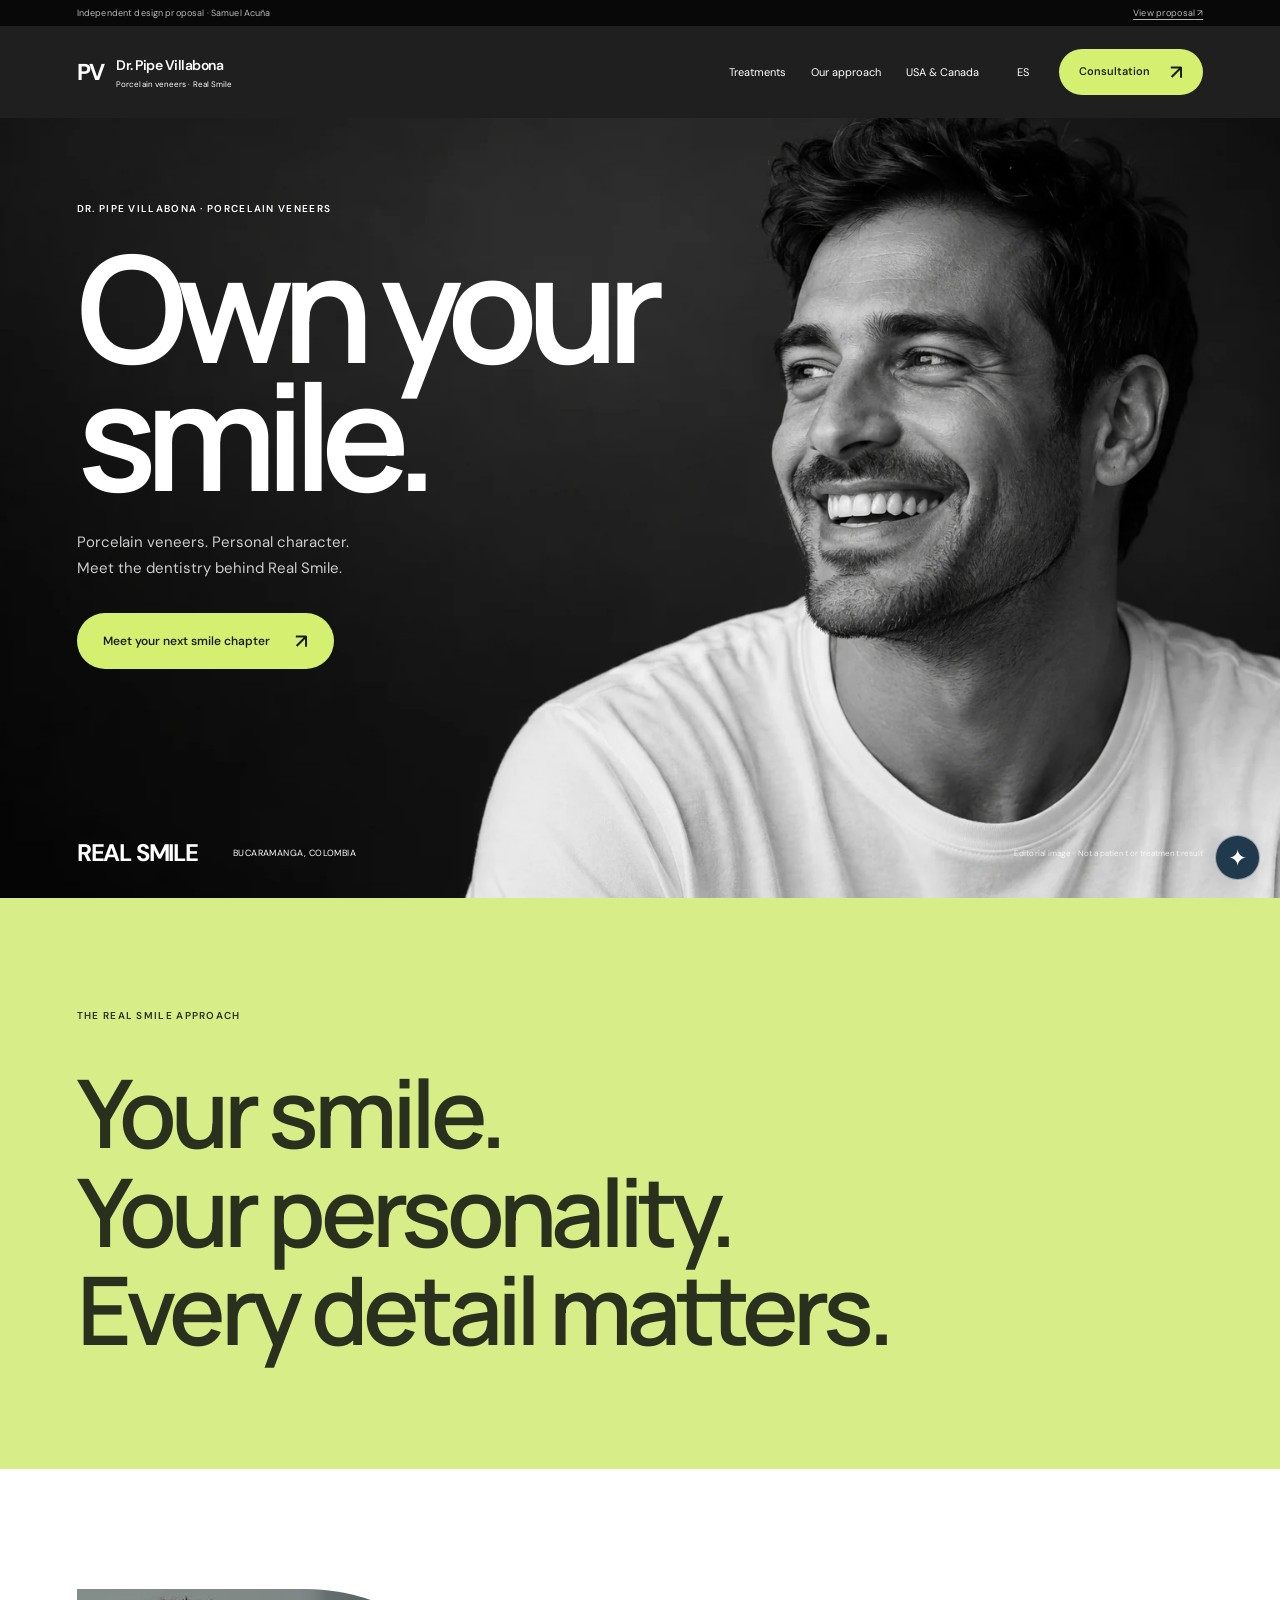
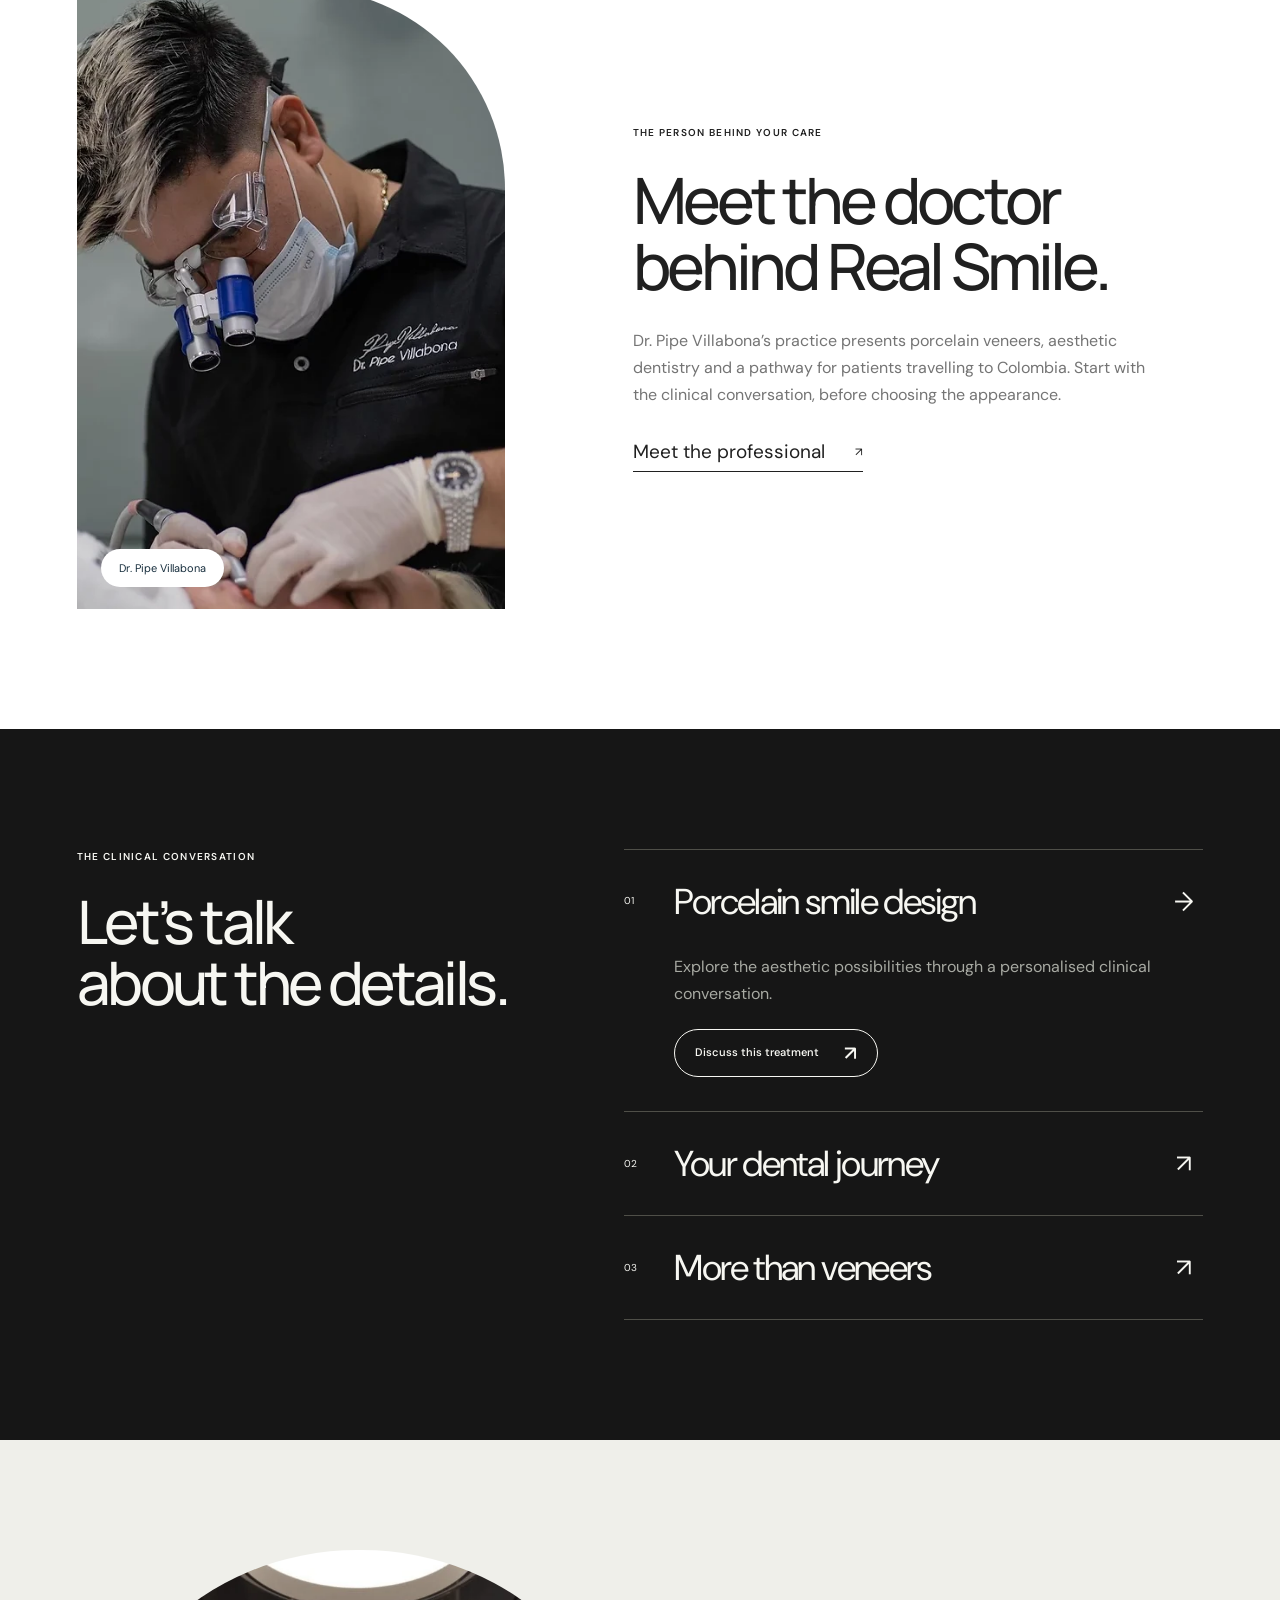
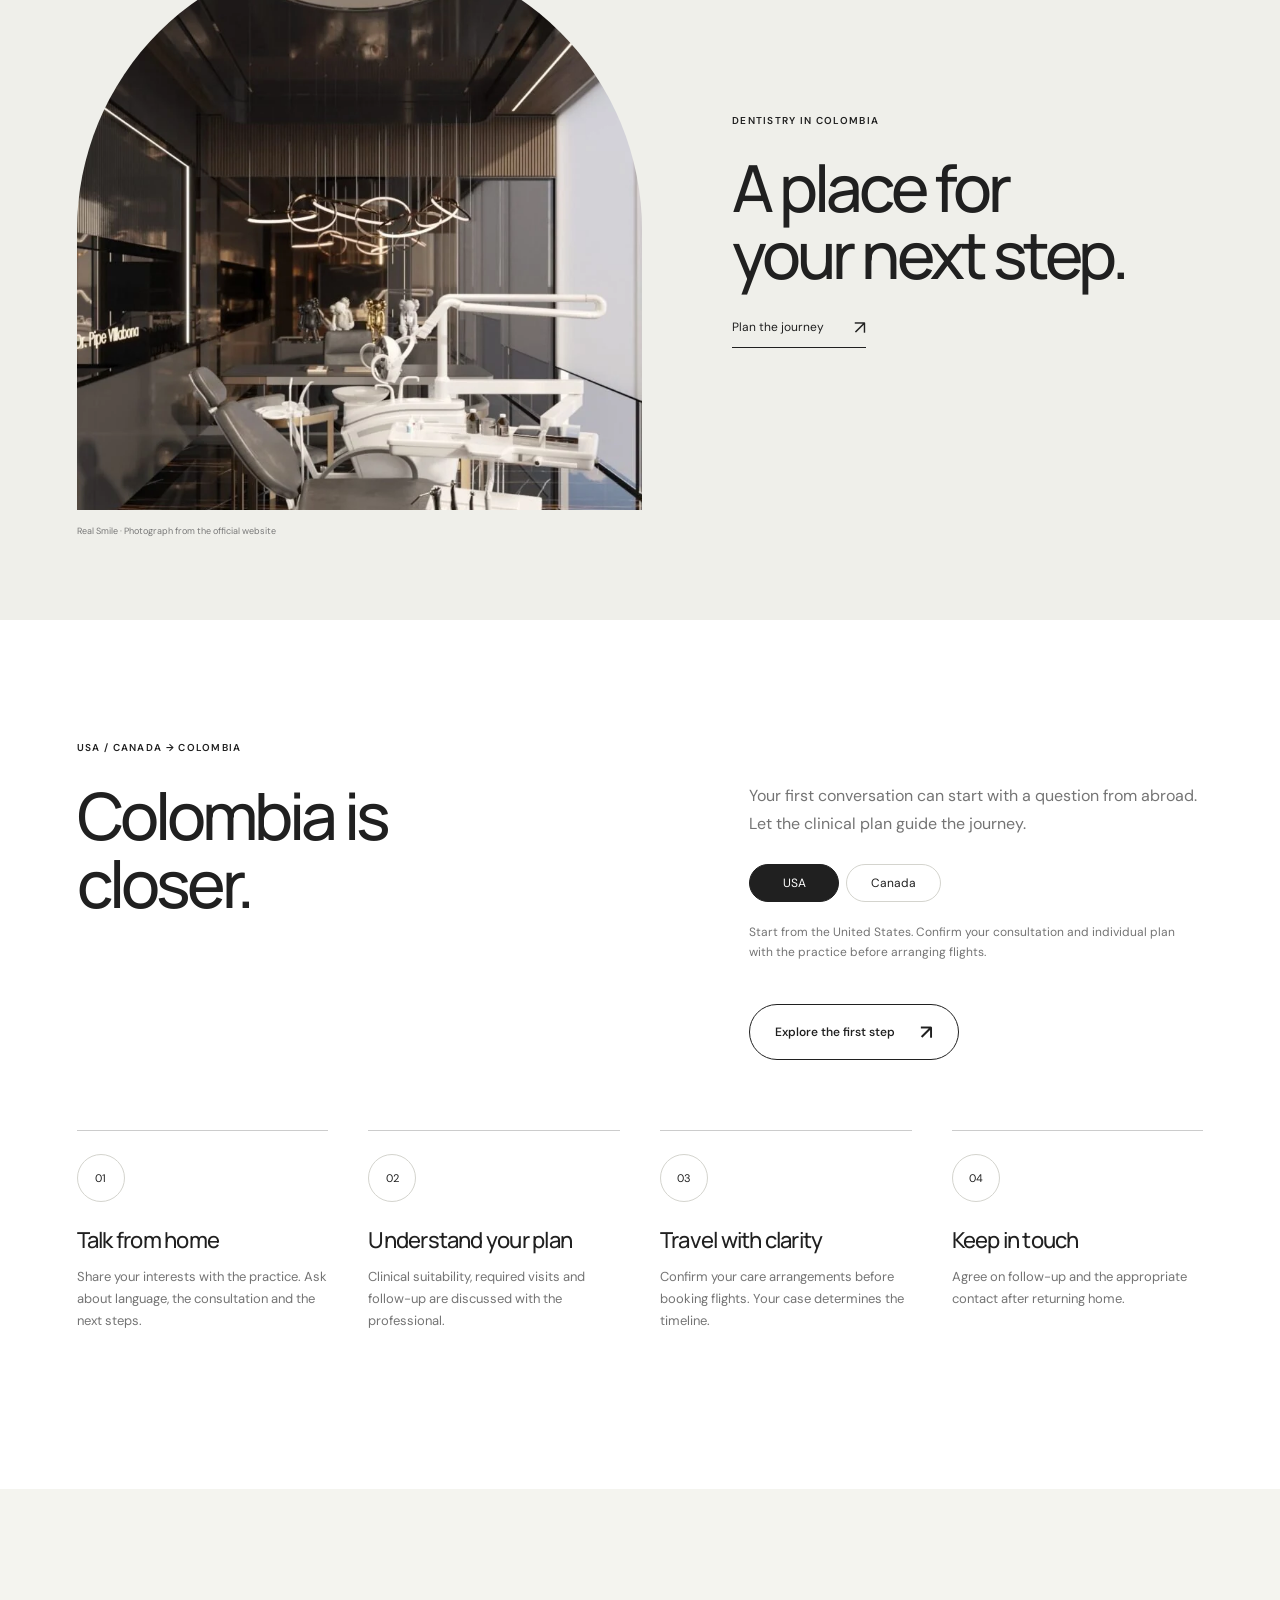
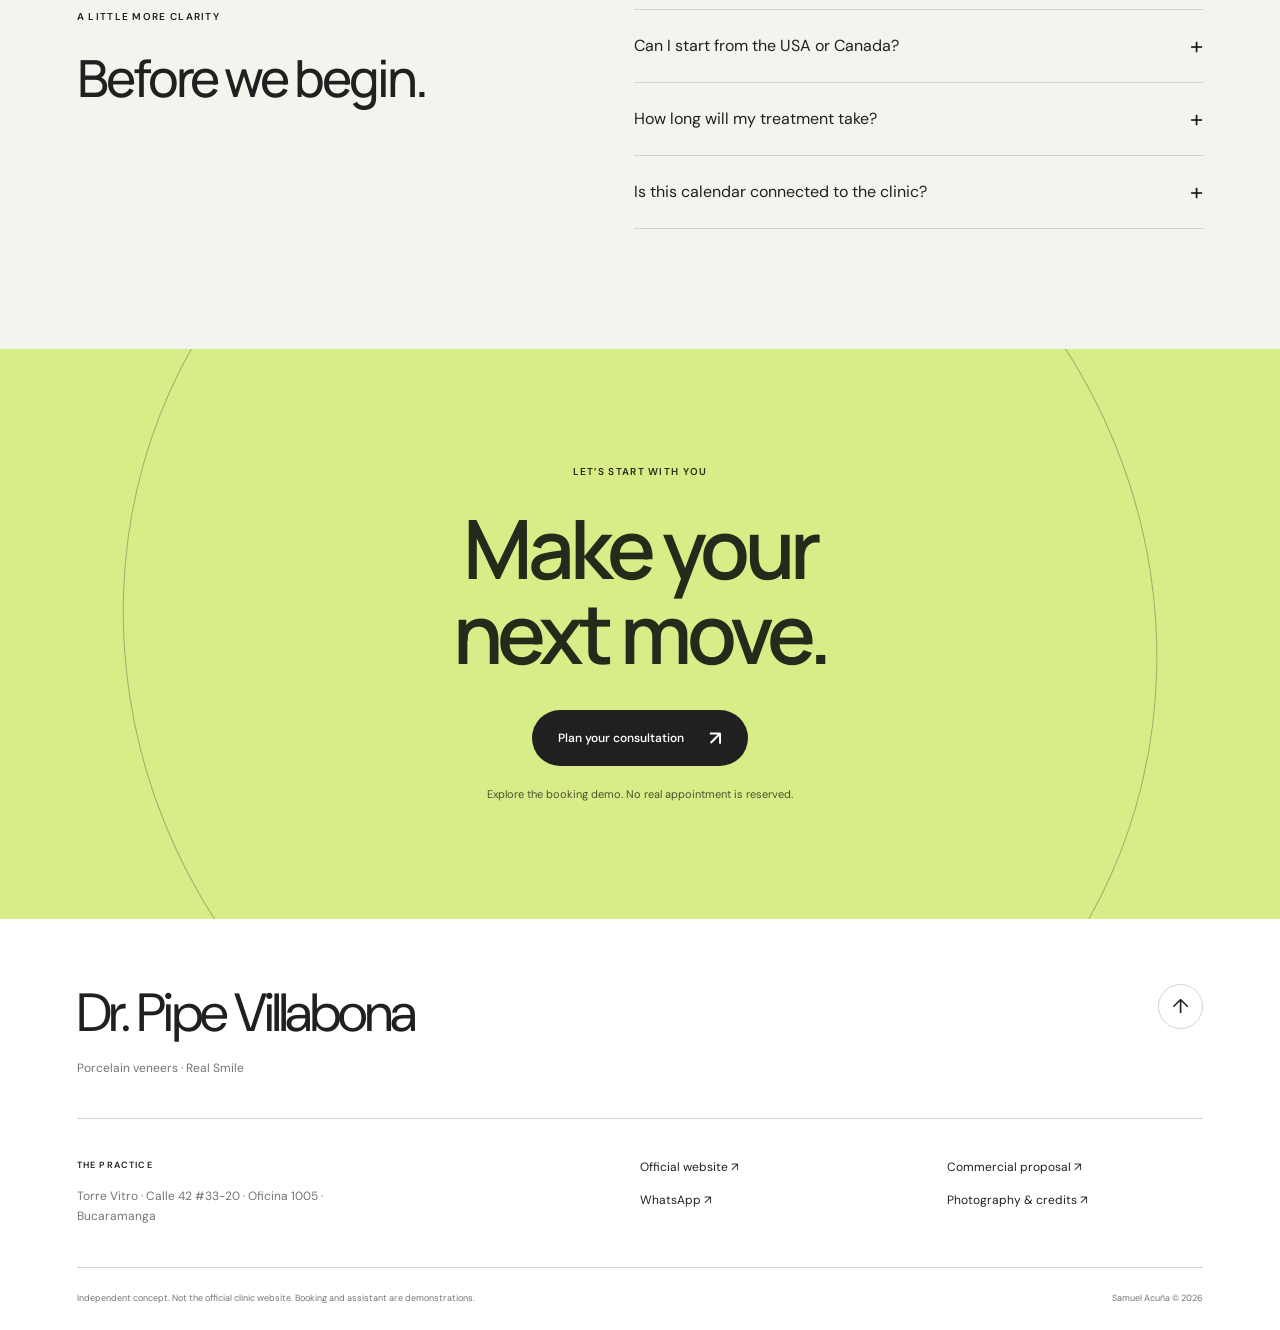
==== commit c0257681: "Replace boxed template with distinct editorial design, new portraits and responsive motion" ====
--- a/index.html
+++ b/index.html
@@ -1,17 +1,26 @@
-<!doctype html><html lang="en"><head><meta charset="utf-8"><meta name="viewport" content="width=device-width,initial-scale=1"><meta name="robots" content="noindex,nofollow"><meta name="theme-color" content="#102238"><title>Dr. Pipe Villabona | Dentistry · Porcelain veneers | Design proposal</title><meta name="description" content="Independent clinical website concept for Dr. Pipe Villabona. Discover the practice, treatment areas and an international-patient pathway."><link rel="stylesheet" href="style.css?v=3"><script defer src="app.js?v=3"></script></head><body class="medical drpipevillabona"><a class="skip" href="#main">Skip to content / Ir al contenido</a><div class="progress-bar" aria-hidden="true"></div><div class="concept"><span data-en="Independent design proposal by Samuel Acuña" data-es="Propuesta de diseño independiente de Samuel Acuña">Independent design proposal by Samuel Acuña</span><a href="propuesta/"><span data-en="Commercial proposal" data-es="Propuesta comercial">Commercial proposal</span> ↗</a></div><header class="site-header"><a class="brand" href="#main"><span class="brand-mark">PV</span><span><b>Dr. Pipe Villabona</b><small><span data-en="Dentistry · Porcelain veneers" data-es="Odontología · Carillas de porcelana">Dentistry · Porcelain veneers</span></small></span></a><nav class="site-nav" id="site-nav" aria-label="Main navigation"><a href="#doctor"><span data-en="The doctor" data-es="El profesional">The doctor</span></a><a href="#services"><span data-en="Treatments" data-es="Tratamientos">Treatments</span></a><a href="#international"><span data-en="USA &amp; Canada" data-es="USA y Canadá">USA &amp; Canada</span></a></nav><div class="nav-actions"><button class="lang" aria-label="Cambiar a español">ES</button><button class="btn compact" data-book><span data-en="Consultation" data-es="Valoración">Consultation</span><span aria-hidden="true">↗</span></button><button class="menu-toggle" aria-expanded="false" aria-controls="site-nav"><span data-en="Menu" data-es="Menú">Menu</span></button></div></header><main id="main"><section class="pv-hero"><div class="pv-copy"><span class="eyebrow" data-en="DR. PIPE VILLABONA · REAL SMILE" data-es="DR. PIPE VILLABONA · REAL SMILE">DR. PIPE VILLABONA · REAL SMILE</span><h1 data-en="Porcelain veneers.
-Clinical attention
-to every detail." data-es="Carillas de porcelana.
-Atención clínica
-a cada detalle.">Porcelain veneers.
-Clinical attention
-to every detail.</h1><p data-en="Dentistry in Bucaramanga, Colombia. Begin with a consultation about your oral health, your expectations and an individual smile plan." data-es="Odontología en Bucaramanga, Colombia. Comienza con una consulta sobre tu salud oral, expectativas y un plan individual de sonrisa.">Dentistry in Bucaramanga, Colombia. Begin with a consultation about your oral health, your expectations and an individual smile plan.</p><button class="btn " data-book><span data-en="Explore a consultation" data-es="Explorar una valoración">Explore a consultation</span><span aria-hidden="true">↗</span></button><span class="pv-location">BUCARAMANGA, COLOMBIA</span></div><div class="pv-photo"><img class="" src="assets/medical-clinical.webp" alt="Dr. Pipe Villabona — fotografía publicada por la consulta" fetchpriority=high decoding="async"><span><span data-en="Dr. Pipe Villabona, at work." data-es="Dr. Pipe Villabona, en consulta.">Dr. Pipe Villabona, at work.</span></span></div></section><nav class="pv-index" aria-label="Page sections"><a href="#doctor"><span data-en="The dentist" data-es="El odontólogo">The dentist</span></a><a href="#services"><span data-en="Porcelain &amp; restorative care" data-es="Porcelana y rehabilitación">Porcelain &amp; restorative care</span></a><a href="#international"><span data-en="Your dental visit" data-es="Tu visita dental">Your dental visit</span></a></nav><section id="doctor" class="pv-doctor section"><div><span class="eyebrow" data-en="DENTAL CARE, FIRST" data-es="PRIMERO, TU SALUD ORAL">DENTAL CARE, FIRST</span><h2 data-en="Your smile starts
-with a conversation." data-es="Tu sonrisa comienza
-con una conversación.">Your smile starts
-with a conversation.</h2></div><div><p data-en="Dr. Pipe Villabona’s practice presents porcelain veneers and restorative dentistry with an international-patient pathway. Clinical assessment comes before decisions about treatment or travel." data-es="La consulta del Dr. Pipe Villabona presenta carillas de porcelana y odontología restauradora con un recorrido para pacientes internacionales. La valoración clínica precede las decisiones sobre tratamiento o viaje.">Dr. Pipe Villabona’s practice presents porcelain veneers and restorative dentistry with an international-patient pathway. Clinical assessment comes before decisions about treatment or travel.</p><p data-en="Discuss the condition of your teeth, alternatives, maintenance and the visits your plan may require." data-es="Conversa sobre la condición de tus dientes, alternativas, mantenimiento y las visitas que pueda requerir tu plan.">Discuss the condition of your teeth, alternatives, maintenance and the visits your plan may require.</p><a class="link" href="https://drpipevillabona.com/treatments/" target="_blank" rel="noopener"><span data-en="View the official treatment information" data-es="Ver información oficial de tratamientos">View the official treatment information</span> ↗</a></div></section><section class="comparison-section section pv-case"><div class="section-head reveal"><span class="eyebrow" data-en="A PUBLISHED CASE" data-es="UN CASO PUBLICADO">A PUBLISHED CASE</span><h2 data-en="See the clinical detail." data-es="Observa el detalle clínico.">See the clinical detail.</h2><p data-en="Images from the practice’s portfolio. Drag the control to compare the photographs. Individual results do not predict your outcome." data-es="Imágenes del portafolio de la consulta. Desliza el control para comparar las fotografías. Los resultados individuales no predicen tu resultado.">Images from the practice’s portfolio. Drag the control to compare the photographs. Individual results do not predict your outcome.</p></div><div class="comparison" style="--compare:50%"><div class="compare-base"><img class="" src="assets/medical-after.webp" alt="Dr. Pipe Villabona — caso publicado, después" loading=lazy decoding="async"></div><div class="compare-overlay"><img class="" src="assets/medical-before.webp" alt="Dr. Pipe Villabona — caso publicado, antes" loading=lazy decoding="async"></div><span class="compare-label before"><span data-en="Before" data-es="Antes">Before</span></span><span class="compare-label after"><span data-en="After" data-es="Después">After</span></span><div class="compare-handle" aria-hidden="true">↔</div><input type="range" min="0" max="100" value="50" aria-label="Compare before and after / Comparar antes y después"></div></section><section id="services" class="section treatment-explorer pv-options"><div class="section-head reveal"><span class="eyebrow" data-en="TREATMENT AREAS" data-es="ÁREAS DE ATENCIÓN">TREATMENT AREAS</span><h2 data-en="Explore the possibilities.
-Decide with your dentist." data-es="Explora las posibilidades.
-Decide con tu odontólogo.">Explore the possibilities.
-Decide with your dentist.</h2></div><div class="treatment-layout"><div role="tablist" aria-label="Treatment areas" class="treatment-tabs"><button class="treatment-tab" id="treatment-0" data-treatment="0" role="tab" aria-selected="true" aria-controls="treatment-panel-0" tabindex="0"><span>01</span><span data-en="Porcelain smile design" data-es="Diseño con porcelana">Porcelain smile design</span><b aria-hidden="true">↗</b></button><button class="treatment-tab" id="treatment-1" data-treatment="1" role="tab" aria-selected="false" aria-controls="treatment-panel-1" tabindex="-1"><span>02</span><span data-en="Your dental journey" data-es="Tu viaje dental">Your dental journey</span><b aria-hidden="true">↗</b></button><button class="treatment-tab" id="treatment-2" data-treatment="2" role="tab" aria-selected="false" aria-controls="treatment-panel-2" tabindex="-1"><span>03</span><span data-en="More than veneers" data-es="Más que carillas">More than veneers</span><b aria-hidden="true">↗</b></button></div><div class="treatment-panels"><article class="treatment-panel" id="treatment-panel-0" role="tabpanel" aria-labelledby="treatment-0" ><div class="treatment-image"><img class="" src="assets/medical-after.webp" alt="Dr. Pipe Villabona — fotografía publicada por la consulta" loading=lazy decoding="async"></div><div><span class="eyebrow" data-en="PERSONALISED ASSESSMENT" data-es="VALORACIÓN PERSONALIZADA">PERSONALISED ASSESSMENT</span><h3 data-en="Porcelain smile design" data-es="Diseño con porcelana">Porcelain smile design</h3><p data-en="Explore the aesthetic possibilities through a personalised clinical conversation." data-es="Explora las posibilidades estéticas a través de una conversación clínica personalizada.">Explore the aesthetic possibilities through a personalised clinical conversation.</p><button class="btn " data-book><span data-en="Discuss this treatment" data-es="Consultar este tratamiento">Discuss this treatment</span><span aria-hidden="true">↗</span></button></div></article><article class="treatment-panel" id="treatment-panel-1" role="tabpanel" aria-labelledby="treatment-1" hidden><div class="treatment-image"><img class="" src="assets/medical-clinical.webp" alt="Dr. Pipe Villabona — fotografía publicada por la consulta" loading=lazy decoding="async"></div><div><span class="eyebrow" data-en="PERSONALISED ASSESSMENT" data-es="VALORACIÓN PERSONALIZADA">PERSONALISED ASSESSMENT</span><h3 data-en="Your dental journey" data-es="Tu viaje dental">Your dental journey</h3><p data-en="Start virtually, understand the plan and coordinate your visit before booking travel." data-es="Comienza de forma virtual, entiende el plan y coordina tu visita antes de reservar el viaje.">Start virtually, understand the plan and coordinate your visit before booking travel.</p><button class="btn " data-book><span data-en="Discuss this treatment" data-es="Consultar este tratamiento">Discuss this treatment</span><span aria-hidden="true">↗</span></button></div></article><article class="treatment-panel" id="treatment-panel-2" role="tabpanel" aria-labelledby="treatment-2" hidden><div class="treatment-image"><img class="" src="assets/medical-clinic.webp" alt="Dr. Pipe Villabona — fotografía publicada por la consulta" loading=lazy decoding="async"></div><div><span class="eyebrow" data-en="PERSONALISED ASSESSMENT" data-es="VALORACIÓN PERSONALIZADA">PERSONALISED ASSESSMENT</span><h3 data-en="More than veneers" data-es="Más que carillas">More than veneers</h3><p data-en="The practice also presents implants and restorative care, according to individual assessment." data-es="La consulta también presenta implantes y rehabilitación, según valoración individual.">The practice also presents implants and restorative care, according to individual assessment.</p><button class="btn " data-book><span data-en="Discuss this treatment" data-es="Consultar este tratamiento">Discuss this treatment</span><span aria-hidden="true">↗</span></button></div></article></div></div><p class="fine"><span data-en="Options are discussed after assessment. This website does not determine suitability for treatment." data-es="Las opciones se conversan tras una valoración. Esta web no determina la indicación de un tratamiento.">Options are discussed after assessment. This website does not determine suitability for treatment.</span></p></section><section class="pv-clinic"><div><img class="" src="assets/medical-clinic.webp" alt="Dr. Pipe Villabona — fotografía publicada por la consulta" loading=lazy decoding="async"></div><div><span class="eyebrow" data-en="INSIDE REAL SMILE" data-es="DENTRO DE REAL SMILE">INSIDE REAL SMILE</span><h2 data-en="The dental chair.
-The clinical setting." data-es="La unidad dental.
-El entorno clínico.">The dental chair.
-The clinical setting.</h2><p data-en="A look inside the practice in Torre Vitro, Bucaramanga. Confirm the assessment and care plan before organising flights or accommodation." data-es="Una mirada a la consulta en Torre Vitro, Bucaramanga. Confirma la valoración y el plan de atención antes de organizar vuelos o alojamiento.">A look inside the practice in Torre Vitro, Bucaramanga. Confirm the assessment and care plan before organising flights or accommodation.</p><button class="btn " data-book><span data-en="Explore a consultation" data-es="Explorar una valoración">Explore a consultation</span><span aria-hidden="true">↗</span></button></div></section><section id="international" class="travel section pv-travel"><div class="travel-heading reveal"><span class="eyebrow" data-en="FOR PATIENTS IN THE USA &amp; CANADA" data-es="PARA PACIENTES EN USA Y CANADÁ">FOR PATIENTS IN THE USA &amp; CANADA</span><h2 data-en="Your care starts before you travel." data-es="Tu atención comienza antes de viajar.">Your care starts before you travel.</h2><p data-en="A conversation from abroad. A clinical plan confirmed in person. A coordinated next step." data-es="Una conversación desde el exterior. Un plan clínico confirmado de forma presencial. Un siguiente paso coordinado.">A conversation from abroad. A clinical plan confirmed in person. A coordinated next step.</p><div class="country-switch"><button class="country-btn" data-country="USA" aria-pressed="true">USA</button><button class="country-btn" data-country="Canada" aria-pressed="false"><span data-en="Canada" data-es="Canadá">Canada</span></button></div><p id="country-copy" class="country-copy" aria-live="polite"></p><button class="btn " data-book><span data-en="Explore the first conversation" data-es="Explorar la primera conversación">Explore the first conversation</span><span aria-hidden="true">↗</span></button></div><ol class="travel-steps"><li class="reveal"><span>01</span><div><h3 data-en="A first conversation" data-es="Una primera conversación">A first conversation</h3><p data-en="Contact the practice about your goals, language and country of residence." data-es="Consulta al equipo sobre tus objetivos, idioma y país de residencia.">Contact the practice about your goals, language and country of residence.</p></div></li><li class="reveal"><span>02</span><div><h3 data-en="Clinical assessment" data-es="Valoración clínica">Clinical assessment</h3><p data-en="The professional explains suitable options, required visits and follow-up." data-es="El profesional explica alternativas, visitas necesarias y seguimiento.">The professional explains suitable options, required visits and follow-up.</p></div></li><li class="reveal"><span>03</span><div><h3 data-en="Confirm before travelling" data-es="Confirmar antes de viajar">Confirm before travelling</h3><p data-en="Coordinate dates and care arrangements with the team before booking travel." data-es="Coordina fechas y atención con el equipo antes de reservar el viaje.">Coordinate dates and care arrangements with the team before booking travel.</p></div></li><li class="reveal"><span>04</span><div><h3 data-en="Stay connected" data-es="Mantener el contacto">Stay connected</h3><p data-en="Clarify the follow-up plan and who to contact after returning home." data-es="Aclara el plan de seguimiento y a quién contactar al regresar a casa.">Clarify the follow-up plan and who to contact after returning home.</p></div></li></ol></section><section class="faq section"><div><span class="eyebrow" data-en="BEFORE YOUR CONSULTATION" data-es="ANTES DE TU VALORACIÓN">BEFORE YOUR CONSULTATION</span><h2 data-en="Questions, answered." data-es="Resolvamos tus dudas.">Questions, answered.</h2></div><div><details><summary><span data-en="Can I begin from the USA or Canada?" data-es="¿Puedo comenzar desde USA o Canadá?">Can I begin from the USA or Canada?</span><span aria-hidden="true">+</span></summary><p data-en="Ask the practice about remote assessment, language and the next steps for your circumstances. The demonstration calendar is not connected to the clinic." data-es="Consulta a la práctica sobre valoración remota, idioma y pasos para tu caso. El calendario de demostración no está conectado a la clínica.">Ask the practice about remote assessment, language and the next steps for your circumstances. The demonstration calendar is not connected to the clinic.</p></details><details><summary><span data-en="How many visits will I need?" data-es="¿Cuántas visitas necesitaré?">How many visits will I need?</span><span aria-hidden="true">+</span></summary><p data-en="The clinician determines the visits and follow-up after assessing your case. Confirm this before committing to travel." data-es="El profesional determina las visitas y el seguimiento tras valorar tu caso. Confírmalo antes de comprometerte con un viaje.">The clinician determines the visits and follow-up after assessing your case. Confirm this before committing to travel.</p></details><details><summary><span data-en="What should I bring to the consultation?" data-es="¿Qué debo llevar a la consulta?">What should I bring to the consultation?</span><span aria-hidden="true">+</span></summary><p data-en="The clinical team will explain what information or records it needs through its official channels. Do not send clinical records through this concept website." data-es="El equipo clínico indicará qué información o documentos necesita a través de sus canales oficiales. No envíes historias clínicas por esta web de propuesta.">The clinical team will explain what information or records it needs through its official channels. Do not send clinical records through this concept website.</p></details></div></section><section id="consultation" class="closing reveal"><div><span class="eyebrow" data-en="YOUR NEXT STEP" data-es="TU SIGUIENTE PASO">YOUR NEXT STEP</span><h2 data-en="Start with a professional assessment." data-es="Comienza con una valoración profesional.">Start with a professional assessment.</h2></div><div><button class="btn " data-book><span data-en="Explore a consultation" data-es="Explorar una valoración">Explore a consultation</span><span aria-hidden="true">↗</span></button><p class="fine" data-en="Demonstration only. No real appointment is reserved." data-es="Solo demostración. No se reserva una cita real.">Demonstration only. No real appointment is reserved.</p></div></section></main><footer class="footer"><div><strong>Dr. Pipe Villabona</strong><p data-en="Dentistry · Porcelain veneers" data-es="Odontología · Carillas de porcelana">Dentistry · Porcelain veneers</p></div><div><small><span data-en="THE PRACTICE" data-es="LA CONSULTA">THE PRACTICE</span></small><p>Torre Vitro · Calle 42 #33-20 · Oficina 1005 · Bucaramanga</p><a href="https://drpipevillabona.com/" target="_blank" rel="noopener"><span data-en="Official website" data-es="Sitio oficial">Official website</span> ↗</a></div><div><small><span data-en="CONTACT &amp; PROPOSAL" data-es="CONTACTO Y PROPUESTA">CONTACT &amp; PROPOSAL</span></small><a href="https://wa.me/13055886231" target="_blank" rel="noopener">WhatsApp ↗</a><a href="propuesta/"><span data-en="Proposal by Samuel Acuña" data-es="Propuesta de Samuel Acuña">Proposal by Samuel Acuña</span> ↗</a><a href="SOURCES.json"><span data-en="Sources &amp; credits" data-es="Fuentes y créditos">Sources &amp; credits</span></a></div><div class="footer-note"><span data-en="Independent commercial concept. This is not the official clinic website. Booking and assistant are demonstrations." data-es="Concepto comercial independiente. Esta no es la web oficial de la consulta. La agenda y el asistente son demostraciones.">Independent commercial concept. This is not the official clinic website. Booking and assistant are demonstrations.</span><span>Samuel Acuña · 2026</span></div></footer><dialog id="booking" aria-labelledby="booking-title"><div class="dialog-top"><span class="eyebrow" data-en="BOOKING PREVIEW · DEMO" data-es="VISTA PREVIA DE AGENDA · DEMO">BOOKING PREVIEW · DEMO</span><button class="dialog-close" data-close aria-label="Close / Cerrar">×</button></div><h2 id="booking-title" class="dialog-title" data-en="Your first conversation." data-es="Tu primera conversación.">Your first conversation.</h2><p class="dialog-help" data-en="Explore the experience. No data is sent and no real appointment is booked." data-es="Explora la experiencia. No se envían datos ni se reserva una cita real.">Explore the experience. No data is sent and no real appointment is booked.</p><form id="booking-form"><div class="form-step active"><div class="step-label">01 / 03</div><label><span data-en="What would you like to explore?" data-es="¿Qué te gustaría explorar?">What would you like to explore?</span><select id="demo-service"><option value="0" data-en="Porcelain smile design" data-es="Diseño con porcelana">Porcelain smile design</option><option value="1" data-en="Your dental journey" data-es="Tu viaje dental">Your dental journey</option><option value="2" data-en="More than veneers" data-es="Más que carillas">More than veneers</option></select></label><label><span data-en="Where would you start?" data-es="¿Desde dónde comenzarías?">Where would you start?</span><select id="demo-country"><option>USA</option><option data-en="Canada" data-es="Canadá">Canada</option><option data-en="Another country" data-es="Otro país">Another country</option></select></label><div class="form-buttons"><span></span><button type="button" class="btn" data-next><span data-en="Continue" data-es="Continuar">Continue</span> →</button></div></div><div class="form-step"><div class="step-label">02 / 03 · <span data-en="ILLUSTRATIVE AVAILABILITY" data-es="DISPONIBILIDAD ILUSTRATIVA">ILLUSTRATIVE AVAILABILITY</span></div><div class="form-grid"><label><span data-en="Preferred date" data-es="Fecha preferida">Preferred date</span><input id="demo-date" type="date" required></label><label><span data-en="Preferred time" data-es="Hora preferida">Preferred time</span><select id="demo-time"><option>09:00</option><option>11:00</option><option>14:00</option><option>16:00</option></select></label></div><p class="dialog-help" data-en="Times shown in Colombia time (UTC−5). These are examples, not a live calendar." data-es="Horarios en hora de Colombia (UTC−5). Son ejemplos, no una agenda en vivo.">Times shown in Colombia time (UTC−5). These are examples, not a live calendar.</p><div class="form-buttons"><button type="button" class="btn outline" data-back>← <span data-en="Back" data-es="Atrás">Back</span></button><button type="button" class="btn" data-next><span data-en="Review" data-es="Revisar">Review</span> →</button></div></div><div class="form-step"><div class="step-label">03 / 03</div><h3 data-en="Your preview" data-es="Tu vista previa">Your preview</h3><div id="summary-content" class="booking-summary" style="white-space:pre-line"></div><p class="dialog-help" data-en="This demonstration ends here. A real implementation would connect the clinic’s approved calendar and confirmation process." data-es="Esta demostración termina aquí. Una implementación real conectaría la agenda aprobada de la clínica y su proceso de confirmación.">This demonstration ends here. A real implementation would connect the clinic’s approved calendar and confirmation process.</p><div class="form-buttons"><button type="button" class="btn outline" data-back>← <span data-en="Back" data-es="Atrás">Back</span></button><button type="submit" class="btn"><span data-en="Finish preview" data-es="Finalizar vista previa">Finish preview</span> ✓</button></div></div><p class="error" id="booking-error" role="alert"></p></form><div id="booking-success" hidden tabindex="-1"><div class="demo-success"><h3 data-en="Preview complete." data-es="Vista previa completada.">Preview complete.</h3><p data-en="No appointment has been reserved. No information was sent." data-es="No se ha reservado ninguna cita. No se envió información.">No appointment has been reserved. No information was sent.</p></div><a class="btn outline" href="https://drpipevillabona.com/" target="_blank" rel="noopener noreferrer"><span data-en="Go to official channels" data-es="Ir a los canales oficiales">Go to official channels</span> ↗</a></div></dialog>
+<!doctype html><html lang="en"><head><meta charset="utf-8"><meta name="viewport" content="width=device-width,initial-scale=1"><meta name="robots" content="noindex,nofollow"><meta name="theme-color" content="#f4f7f9"><title>Dr. Pipe Villabona | Porcelain veneers · Real Smile | Design proposal</title><link rel="stylesheet" href="style.css?v=4"><script defer src="app.js?v=4"></script></head><body class="v4 drpipevillabona"><a class="skip" href="#main">Skip to content / Ir al contenido</a><div class="progress-bar"></div><div class="concept"><span data-en="Independent design proposal · Samuel Acuña" data-es="Propuesta de diseño independiente · Samuel Acuña">Independent design proposal · Samuel Acuña</span><a href="propuesta/"><span data-en="View proposal" data-es="Ver propuesta">View proposal</span> ↗</a></div><header class="site-header"><a class="brand" href="#main"><span class="brand-mark">PV</span><span><b>Dr. Pipe Villabona</b><small><span data-en="Porcelain veneers · Real Smile" data-es="Carillas de porcelana · Real Smile">Porcelain veneers · Real Smile</span></small></span></a><nav id="site-nav" class="site-nav" aria-label="Main navigation"><a href="#services"><span data-en="Treatments" data-es="Tratamientos">Treatments</span></a><a href="#doctor"><span data-en="Our approach" data-es="El enfoque">Our approach</span></a><a href="#international"><span data-en="USA &amp; Canada" data-es="USA y Canadá">USA &amp; Canada</span></a></nav><div class="nav-actions"><button class="lang" aria-label="Cambiar a español">ES</button><button class="btn compact" data-book><span data-en="Consultation" data-es="Valoración">Consultation</span><span aria-hidden="true">↗</span></button><button class="menu-toggle" aria-controls="site-nav" aria-expanded="false"><span data-en="Menu" data-es="Menú">Menu</span></button></div></header><main id="main"><section class="p-hero"><div class="p-photo"><img class="" src="assets/editorial-v4.webp" alt="Editorial image / Imagen editorial" fetchpriority=high decoding="async"></div><div class="p-copy"><span class="eyebrow" data-en="DR. PIPE VILLABONA · PORCELAIN VENEERS" data-es="DR. PIPE VILLABONA · CARILLAS DE PORCELANA">DR. PIPE VILLABONA · PORCELAIN VENEERS</span><h1 data-en="Own your
+smile." data-es="Tu sonrisa.
+Tu esencia.">Own your
+smile.</h1><p data-en="Porcelain veneers. Personal character. Meet the dentistry behind Real Smile." data-es="Carillas de porcelana. Carácter propio. Conoce la odontología detrás de Real Smile.">Porcelain veneers. Personal character. Meet the dentistry behind Real Smile.</p><button class="btn " data-book><span data-en="Meet your next smile chapter" data-es="Conoce tu siguiente etapa">Meet your next smile chapter</span><span aria-hidden="true">↗</span></button></div><div class="p-bottom"><strong>REAL SMILE</strong><span>BUCARAMANGA, COLOMBIA</span><span class="media-credit"><span data-en="Editorial image · Not a patient or treatment result" data-es="Imagen editorial · No es paciente ni resultado clínico">Editorial image · Not a patient or treatment result</span></span></div></section><section class="p-statement section reveal"><span class="eyebrow" data-en="THE REAL SMILE APPROACH" data-es="EL ENFOQUE REAL SMILE">THE REAL SMILE APPROACH</span><h2 data-en="Your smile.
+Your personality.
+Every detail matters." data-es="Tu sonrisa.
+Tu personalidad.
+Cada detalle importa.">Your smile.
+Your personality.
+Every detail matters.</h2></section><section id="doctor" class="doctor section p-doctor"><figure class="doctor-photo reveal"><img class="" src="assets/medical-clinical.webp" alt="Dr. Pipe Villabona — fotografía de su web pública" loading=lazy decoding="async"><figcaption>Dr. Pipe Villabona</figcaption></figure><div class="doctor-copy reveal"><span class="eyebrow" data-en="THE PERSON BEHIND YOUR CARE" data-es="LA PERSONA DETRÁS DE TU ATENCIÓN">THE PERSON BEHIND YOUR CARE</span><h2 data-en="Meet the doctor
+behind Real Smile." data-es="Conoce al doctor
+detrás de Real Smile.">Meet the doctor
+behind Real Smile.</h2><p data-en="Dr. Pipe Villabona’s practice presents porcelain veneers, aesthetic dentistry and a pathway for patients travelling to Colombia. Start with the clinical conversation, before choosing the appearance." data-es="La consulta del Dr. Pipe Villabona presenta carillas de porcelana, estética dental y un recorrido para pacientes que viajan a Colombia. Comienza por la conversación clínica antes de elegir la apariencia.">Dr. Pipe Villabona’s practice presents porcelain veneers, aesthetic dentistry and a pathway for patients travelling to Colombia. Start with the clinical conversation, before choosing the appearance.</p><a class="text-link" href="https://drpipevillabona.com/" target="_blank" rel="noopener"><span data-en="Meet the professional" data-es="Conoce al profesional">Meet the professional</span> ↗</a></div></section><section id="services" class="p-services section"><div><span class="eyebrow" data-en="THE CLINICAL CONVERSATION" data-es="LA CONVERSACIÓN CLÍNICA">THE CLINICAL CONVERSATION</span><h2 data-en="Let’s talk
+about the details." data-es="Hablemos
+de los detalles.">Let’s talk
+about the details.</h2></div><div class="service-rows "><details open><summary><small>01</small><span data-en="Porcelain smile design" data-es="Diseño con porcelana">Porcelain smile design</span><span>↗</span></summary><div><p data-en="Explore the aesthetic possibilities through a personalised clinical conversation." data-es="Explora las posibilidades estéticas a través de una conversación clínica personalizada.">Explore the aesthetic possibilities through a personalised clinical conversation.</p><button class="btn outline" data-book><span data-en="Discuss this treatment" data-es="Consultar este tratamiento">Discuss this treatment</span><span aria-hidden="true">↗</span></button></div></details><details ><summary><small>02</small><span data-en="Your dental journey" data-es="Tu viaje dental">Your dental journey</span><span>↗</span></summary><div><p data-en="Start virtually, understand the plan and coordinate your visit before booking travel." data-es="Comienza de forma virtual, entiende el plan y coordina tu visita antes de reservar el viaje.">Start virtually, understand the plan and coordinate your visit before booking travel.</p><button class="btn outline" data-book><span data-en="Discuss this treatment" data-es="Consultar este tratamiento">Discuss this treatment</span><span aria-hidden="true">↗</span></button></div></details><details ><summary><small>03</small><span data-en="More than veneers" data-es="Más que carillas">More than veneers</span><span>↗</span></summary><div><p data-en="The practice also presents implants and restorative care, according to individual assessment." data-es="La consulta también presenta implantes y rehabilitación, según valoración individual.">The practice also presents implants and restorative care, according to individual assessment.</p><button class="btn outline" data-book><span data-en="Discuss this treatment" data-es="Consultar este tratamiento">Discuss this treatment</span><span aria-hidden="true">↗</span></button></div></details></div></section><section class="p-clinic"><figure><img class="" src="assets/medical-clinic.webp" alt="Dr. Pipe Villabona — fotografía de su web pública" loading=lazy decoding="async"><figcaption><span data-en="Real Smile · Photograph from the official website" data-es="Real Smile · Fotografía del sitio oficial">Real Smile · Photograph from the official website</span></figcaption></figure><div><span class="eyebrow" data-en="DENTISTRY IN COLOMBIA" data-es="ODONTOLOGÍA EN COLOMBIA">DENTISTRY IN COLOMBIA</span><h2 data-en="A place for
+your next step." data-es="Un espacio para
+tu siguiente paso.">A place for
+your next step.</h2><a class="text-link" href="#international"><span data-en="Plan the journey" data-es="Planea el recorrido">Plan the journey</span> <span aria-hidden="true">↗</span></a></div></section><section id="international" class="travel section"><div class="travel-intro reveal"><span class="eyebrow" data-en="USA / CANADA → COLOMBIA" data-es="USA / CANADA → COLOMBIA">USA / CANADA → COLOMBIA</span><h2 data-en="Colombia is
+closer." data-es="Colombia está
+más cerca.">Colombia is
+closer.</h2><p data-en="Your first conversation can start with a question from abroad. Let the clinical plan guide the journey." data-es="Tu primera conversación puede empezar con una pregunta desde el exterior. Deja que el plan clínico guíe el viaje.">Your first conversation can start with a question from abroad. Let the clinical plan guide the journey.</p><div class="country-switch"><button class="country-btn" data-country="USA" aria-pressed="true">USA</button><button class="country-btn" data-country="Canada" aria-pressed="false"><span data-en="Canada" data-es="Canadá">Canada</span></button></div><p id="country-copy" aria-live="polite"></p><button class="btn outline" data-book><span data-en="Explore the first step" data-es="Explorar el primer paso">Explore the first step</span><span aria-hidden="true">↗</span></button></div><ol class="travel-path"><li class="reveal"><span class="path-number">01</span><div><h3 data-en="Talk from home" data-es="Conversa desde casa">Talk from home</h3><p data-en="Share your interests with the practice. Ask about language, the consultation and the next steps." data-es="Comparte tu interés con la consulta. Pregunta por el idioma, la valoración y los siguientes pasos.">Share your interests with the practice. Ask about language, the consultation and the next steps.</p></div></li><li class="reveal"><span class="path-number">02</span><div><h3 data-en="Understand your plan" data-es="Entiende tu plan">Understand your plan</h3><p data-en="Clinical suitability, required visits and follow-up are discussed with the professional." data-es="La indicación clínica, las visitas y el seguimiento se conversan con el profesional.">Clinical suitability, required visits and follow-up are discussed with the professional.</p></div></li><li class="reveal"><span class="path-number">03</span><div><h3 data-en="Travel with clarity" data-es="Viaja con claridad">Travel with clarity</h3><p data-en="Confirm your care arrangements before booking flights. Your case determines the timeline." data-es="Confirma tu atención antes de reservar vuelos. Tu caso determina los tiempos.">Confirm your care arrangements before booking flights. Your case determines the timeline.</p></div></li><li class="reveal"><span class="path-number">04</span><div><h3 data-en="Keep in touch" data-es="Mantén el contacto">Keep in touch</h3><p data-en="Agree on follow-up and the appropriate contact after returning home." data-es="Acuerda el seguimiento y el contacto apropiado después de regresar a casa.">Agree on follow-up and the appropriate contact after returning home.</p></div></li></ol></section><section class="faq section"><div><span class="eyebrow" data-en="A LITTLE MORE CLARITY" data-es="UN POCO MÁS DE CLARIDAD">A LITTLE MORE CLARITY</span><h2 data-en="Before we begin." data-es="Antes de comenzar.">Before we begin.</h2></div><div><details><summary><span data-en="Can I start from the USA or Canada?" data-es="¿Puedo comenzar desde USA o Canadá?">Can I start from the USA or Canada?</span><span>+</span></summary><p data-en="Ask the practice about remote consultation, language and coordination for your individual case." data-es="Consulta al equipo sobre valoración remota, idioma y coordinación para tu caso.">Ask the practice about remote consultation, language and coordination for your individual case.</p></details><details><summary><span data-en="How long will my treatment take?" data-es="¿Cuánto durará mi tratamiento?">How long will my treatment take?</span><span>+</span></summary><p data-en="Your clinician determines the plan, visits and follow-up after assessment. Confirm this before arranging travel." data-es="El profesional determina el plan, las visitas y el seguimiento tras la valoración. Confírmalo antes de organizar el viaje.">Your clinician determines the plan, visits and follow-up after assessment. Confirm this before arranging travel.</p></details><details><summary><span data-en="Is this calendar connected to the clinic?" data-es="¿Esta agenda está conectada con la clínica?">Is this calendar connected to the clinic?</span><span>+</span></summary><p data-en="This is a demonstration of the proposed experience. No appointment is booked and no data is sent. Use the official channels for real availability." data-es="Esta es una demostración de la experiencia propuesta. No se agenda una cita ni se envían datos. Usa los canales oficiales para disponibilidad real.">This is a demonstration of the proposed experience. No appointment is booked and no data is sent. Use the official channels for real availability.</p></details></div></section><section id="consultation" class="closing"><div class="reveal"><span class="eyebrow" data-en="LET’S START WITH YOU" data-es="COMENCEMOS CONTIGO">LET’S START WITH YOU</span><h2 data-en="Make your
+next move." data-es="Da tu
+siguiente paso.">Make your
+next move.</h2><button class="btn " data-book><span data-en="Plan your consultation" data-es="Planea tu valoración">Plan your consultation</span><span aria-hidden="true">↗</span></button><p class="fine" data-en="Explore the booking demo. No real appointment is reserved." data-es="Explora la agenda demo. No se reserva una cita real.">Explore the booking demo. No real appointment is reserved.</p></div><span class="closing-orbit" aria-hidden="true"></span></section></main><footer><div class="footer-top"><div class="footer-brand">Dr. Pipe Villabona</div><p data-en="Porcelain veneers · Real Smile" data-es="Carillas de porcelana · Real Smile">Porcelain veneers · Real Smile</p><a class="up" href="#main" aria-label="Back to top / Volver arriba">↑</a></div><div class="footer-columns"><div><span class="eyebrow" data-en="THE PRACTICE" data-es="LA CONSULTA">THE PRACTICE</span><p>Torre Vitro · Calle 42 #33-20 · Oficina 1005 · Bucaramanga</p></div><div><a href="https://drpipevillabona.com/" target="_blank" rel="noopener"><span data-en="Official website" data-es="Sitio oficial">Official website</span> ↗</a><a href="https://wa.me/13055886231" target="_blank" rel="noopener">WhatsApp ↗</a></div><div><a href="propuesta/"><span data-en="Commercial proposal" data-es="Propuesta comercial">Commercial proposal</span> ↗</a><a href="credits.html"><span data-en="Photography &amp; credits" data-es="Fotografía y créditos">Photography &amp; credits</span> ↗</a></div></div><div class="footer-note"><span data-en="Independent concept. Not the official clinic website. Booking and assistant are demonstrations." data-es="Concepto independiente. No es el sitio oficial de la consulta. Agenda y asistente de demostración.">Independent concept. Not the official clinic website. Booking and assistant are demonstrations.</span><span>Samuel Acuña © 2026</span></div></footer><dialog id="booking" aria-labelledby="booking-title"><div class="dialog-top"><span class="eyebrow" data-en="BOOKING PREVIEW · DEMO" data-es="VISTA PREVIA DE AGENDA · DEMO">BOOKING PREVIEW · DEMO</span><button class="dialog-close" data-close aria-label="Close / Cerrar">×</button></div><h2 id="booking-title" class="dialog-title" data-en="Your first conversation." data-es="Tu primera conversación.">Your first conversation.</h2><p class="dialog-help" data-en="Explore the experience. No data is sent and no real appointment is booked." data-es="Explora la experiencia. No se envían datos ni se reserva una cita real.">Explore the experience. No data is sent and no real appointment is booked.</p><form id="booking-form"><div class="form-step active"><div class="step-label">01 / 03</div><label><span data-en="What would you like to explore?" data-es="¿Qué te gustaría explorar?">What would you like to explore?</span><select id="demo-service"><option value="0" data-en="Porcelain smile design" data-es="Diseño con porcelana">Porcelain smile design</option><option value="1" data-en="Your dental journey" data-es="Tu viaje dental">Your dental journey</option><option value="2" data-en="More than veneers" data-es="Más que carillas">More than veneers</option></select></label><label><span data-en="Where would you start?" data-es="¿Desde dónde comenzarías?">Where would you start?</span><select id="demo-country"><option>USA</option><option data-en="Canada" data-es="Canadá">Canada</option><option data-en="Another country" data-es="Otro país">Another country</option></select></label><div class="form-buttons"><span></span><button type="button" class="btn" data-next><span data-en="Continue" data-es="Continuar">Continue</span> →</button></div></div><div class="form-step"><div class="step-label">02 / 03 · <span data-en="ILLUSTRATIVE AVAILABILITY" data-es="DISPONIBILIDAD ILUSTRATIVA">ILLUSTRATIVE AVAILABILITY</span></div><div class="form-grid"><label><span data-en="Preferred date" data-es="Fecha preferida">Preferred date</span><input id="demo-date" type="date" required></label><label><span data-en="Preferred time" data-es="Hora preferida">Preferred time</span><select id="demo-time"><option>09:00</option><option>11:00</option><option>14:00</option><option>16:00</option></select></label></div><p class="dialog-help" data-en="Times shown in Colombia time (UTC−5). These are examples, not a live calendar." data-es="Horarios en hora de Colombia (UTC−5). Son ejemplos, no una agenda en vivo.">Times shown in Colombia time (UTC−5). These are examples, not a live calendar.</p><div class="form-buttons"><button type="button" class="btn outline" data-back>← <span data-en="Back" data-es="Atrás">Back</span></button><button type="button" class="btn" data-next><span data-en="Review" data-es="Revisar">Review</span> →</button></div></div><div class="form-step"><div class="step-label">03 / 03</div><h3 data-en="Your preview" data-es="Tu vista previa">Your preview</h3><div id="summary-content" class="booking-summary" style="white-space:pre-line"></div><p class="dialog-help" data-en="This demonstration ends here. A real implementation would connect the clinic’s approved calendar and confirmation process." data-es="Esta demostración termina aquí. Una implementación real conectaría la agenda aprobada de la clínica y su proceso de confirmación.">This demonstration ends here. A real implementation would connect the clinic’s approved calendar and confirmation process.</p><div class="form-buttons"><button type="button" class="btn outline" data-back>← <span data-en="Back" data-es="Atrás">Back</span></button><button type="submit" class="btn"><span data-en="Finish preview" data-es="Finalizar vista previa">Finish preview</span> ✓</button></div></div><p class="error" id="booking-error" role="alert"></p></form><div id="booking-success" hidden tabindex="-1"><div class="demo-success"><h3 data-en="Preview complete." data-es="Vista previa completada.">Preview complete.</h3><p data-en="No appointment has been reserved. No information was sent." data-es="No se ha reservado ninguna cita. No se envió información.">No appointment has been reserved. No information was sent.</p></div><a class="btn outline" href="https://drpipevillabona.com/" target="_blank" rel="noopener noreferrer"><span data-en="Go to official channels" data-es="Ir a los canales oficiales">Go to official channels</span> ↗</a></div></dialog>
 <button class="assistant-launch" data-assistant aria-label="Explore demo assistant / Explorar asistente demo">✦</button><dialog id="assistant" aria-labelledby="assistant-title"><div class="dialog-top"><span class="eyebrow" data-en="ADMINISTRATIVE ASSISTANT · DEMO" data-es="ASISTENTE ADMINISTRATIVO · DEMO">ADMINISTRATIVE ASSISTANT · DEMO</span><button class="dialog-close" data-close aria-label="Close / Cerrar">×</button></div><h2 id="assistant-title" class="dialog-title" data-en="How can we orient you?" data-es="¿Cómo podemos orientarte?">How can we orient you?</h2><div id="bot-response" class="bot-response" aria-live="polite"></div><div class="bot-questions"><button data-topic="travel"><span data-en="Travelling to Colombia" data-es="Viajar a Colombia">Travelling to Colombia</span></button><button data-topic="appointments"><span data-en="Appointments" data-es="Citas">Appointments</span></button><button data-topic="services"><span data-en="Service areas" data-es="Áreas de atención">Service areas</span></button><button data-topic="human"><span data-en="Speak with the team" data-es="Hablar con el equipo">Speak with the team</span></button></div><p class="dialog-help" data-en="Demonstration with prepared responses. It does not provide medical advice or replace a clinical assessment." data-es="Demostración con respuestas preparadas. No ofrece consejo médico ni reemplaza una valoración clínica.">Demonstration with prepared responses. It does not provide medical advice or replace a clinical assessment.</p></dialog><script>window.SITE={"name": "Dr. Pipe Villabona", "services": [["Porcelain smile design", "Diseño con porcelana", "Explore the aesthetic possibilities through a personalised clinical conversation.", "Explora las posibilidades estéticas a través de una conversación clínica personalizada."], ["Your dental journey", "Tu viaje dental", "Start virtually, understand the plan and coordinate your visit before booking travel.", "Comienza de forma virtual, entiende el plan y coordina tu visita antes de reservar el viaje."], ["More than veneers", "Más que carillas", "The practice also presents implants and restorative care, according to individual assessment.", "La consulta también presenta implantes y rehabilitación, según valoración individual."]]};</script></body></html>
--- a/style.css
+++ b/style.css
@@ -1,32 +1,35 @@
-@import url('https://fonts.googleapis.com/css2?family=DM+Sans:wght@400;450;500;550;600;650;700&family=Manrope:wght@400;450;500;550;600;650;700;750&display=swap');
-:root{--ink:#102238;--muted:#617081;--paper:#fff;--wash:#f1f5f8;--accent:#265cb8;--line:#d9e1e8;--radius:4px;--gutter:clamp(24px,5.5vw,100px)}*{box-sizing:border-box}html{scroll-behavior:smooth;scroll-padding-top:100px}body{margin:0;font-family:'DM Sans',Arial,sans-serif;color:var(--ink);background:var(--paper);-webkit-font-smoothing:antialiased}button,input,select{font:inherit}button,a{-webkit-tap-highlight-color:transparent}button{cursor:pointer}button{color:inherit}a{color:inherit;text-decoration:none}img{display:block;width:100%;height:100%;object-fit:cover}figure{margin:0}h1,h2,h3,p{margin:0}h1,h2{font-family:'Manrope',Arial,sans-serif;font-weight:500;letter-spacing:-.055em;line-height:1.08;white-space:pre-line;text-wrap:balance}h1{font-size:clamp(45px,5.2vw,80px)}h2{font-size:clamp(32px,3.5vw,54px)}h3{font-size:22px;font-weight:500;letter-spacing:-.025em;line-height:1.25}p{font-size:16px;line-height:1.75;color:var(--muted)}p+p{margin-top:20px}button,a,input,summary,select{outline-offset:5px}button:focus-visible,a:focus-visible,input:focus-visible,summary:focus-visible,select:focus-visible{outline:3px solid #478fff}button{border-radius:0}::selection{background:#b7d7f6;color:#071525}.skip{position:fixed;top:-100px;left:20px;background:#fff;color:#000;z-index:100;padding:15px}.skip:focus{top:20px}.concept{min-height:28px;display:flex;justify-content:space-between;padding:7px var(--gutter);font-size:9px;letter-spacing:.025em;background:#eaf0f4;color:#52616e;gap:14px}.concept a{text-decoration:underline;text-underline-offset:3px}.site-header{position:sticky;top:0;z-index:30;min-height:91px;padding:20px var(--gutter);display:flex;align-items:center;gap:30px;border-bottom:1px solid var(--line);background:#ffffffee;backdrop-filter:blur(16px)}.brand{display:flex;gap:12px;align-items:center;flex:1;min-width:230px}.brand-mark{border:1px solid currentColor;width:42px;height:42px;display:grid;place-items:center;border-radius:50%;font-family:'Manrope',Arial;font-size:17px;flex-shrink:0}.brand b{display:block;font-weight:600;font-size:15px;letter-spacing:-.025em}.brand small{display:block;font-size:8px;letter-spacing:.035em;margin-top:5px}.site-nav{display:flex;gap:25px;align-items:center;font-size:11px;white-space:nowrap}.site-nav a{position:relative}.site-nav a:after{content:'';position:absolute;bottom:-7px;height:1px;background:currentColor;left:0;right:100%;transition:right .3s}.site-nav a:hover:after{right:0}.nav-actions{display:flex;align-items:center;gap:18px}.lang{border:0;background:none;font-size:11px;padding:12px 0}.menu-toggle{display:none}.btn{display:inline-flex;align-items:center;justify-content:space-between;gap:28px;min-height:52px;padding:17px 23px;border:1px solid var(--accent);background:var(--accent);color:#fff;border-radius:var(--radius);font-size:12px;font-weight:500;line-height:1.3;transition:transform .25s,box-shadow .25s,background .25s}.btn:hover{transform:translateY(-3px);box-shadow:0 8px 22px #081f3920}.btn>span:last-child{font-size:18px}.btn.compact{font-size:11px;min-height:42px;padding:11px 15px;gap:24px}.btn.outline{background:transparent;color:var(--ink);border-color:var(--line)}.link{font-size:12px;display:inline-block;padding:12px 0;border-bottom:1px solid currentColor}.eyebrow{display:block;font-size:10px;letter-spacing:.13em;line-height:1.6;font-weight:550;margin-bottom:23px;text-transform:uppercase}.actions{display:flex;gap:28px;align-items:center;flex-wrap:wrap}.section{padding:100px var(--gutter)}.section-head{margin-bottom:45px;max-width:850px}.section-head p{max-width:570px;margin-top:26px}.fine{font-size:11px!important;line-height:1.65!important}.photo{overflow:hidden}.photo img{height:360px;transition:transform .8s}.photo:hover img{transform:scale(1.025)}figcaption{font-size:10px;line-height:1.4}.progress-bar{position:fixed;top:0;left:0;right:0;z-index:60;height:2px;transform-origin:left;background:var(--accent);pointer-events:none}.profile{display:grid;grid-template-columns:.85fr 1fr;gap:90px;align-items:center}.profile-image{position:relative;height:600px;overflow:hidden;background:var(--wash)}.profile-image img{object-position:center 30%}.photo-name{position:absolute;bottom:25px;left:25px;padding:13px 18px;background:#fff;color:#172433;font-size:12px}.profile h2{margin-bottom:28px}.credential{font-size:12px;border-left:2px solid var(--accent);padding-left:18px;margin:32px 0 20px;line-height:1.7}.treatment-layout{display:grid;grid-template-columns:.8fr 2fr;gap:45px;align-items:start}.treatment-tab{display:flex;width:100%;align-items:center;gap:18px;text-align:left;padding:25px 0;border:0;border-bottom:1px solid var(--line);background:transparent;font-size:18px;line-height:1.3}.treatment-tab>span:first-child{font-size:10px;color:var(--muted)}.treatment-tab b{font-weight:400;margin-left:auto}.treatment-tab[aria-selected=true]{color:var(--accent)}.treatment-tab[aria-selected=true] b{transform:rotate(45deg)}.treatment-panel{display:grid;grid-template-columns:1fr 1fr;min-height:430px;background:var(--wash)}.treatment-image{min-width:0;min-height:430px;overflow:hidden}.treatment-image img{object-position:center}.treatment-panel>div:last-child{padding:40px 32px;align-self:center}.treatment-panel h3{font-size:30px;margin-bottom:23px}.treatment-panel p{font-size:14px}.treatment-panel .eyebrow{font-size:8px}.treatment-panel .btn{margin-top:30px;font-size:11px;padding:14px 18px}.treatment-explorer>.fine{margin-top:25px}.treatment-panel:not([hidden]){animation:panelIn .5s both}.travel{display:grid;grid-template-columns:1fr 1fr;gap:100px;background:var(--wash)}.travel-heading p{margin-top:25px}.travel-heading>.btn{margin-top:28px}.country-switch{display:flex;gap:10px;margin-top:30px}.country-btn{background:transparent;border:1px solid var(--line);border-radius:30px;padding:10px 20px;font-size:12px}.country-btn[aria-pressed=true]{background:var(--ink);color:#fff;border-color:var(--ink)}.country-copy{font-size:13px;min-height:68px}.travel-steps{list-style:none;padding:0;margin:0}.travel-steps li{display:grid;grid-template-columns:50px 1fr;gap:20px;padding:30px 0;border-bottom:1px solid var(--line)}.travel-steps li:first-child{padding-top:0}.travel-steps li>span{border:1px solid var(--line);height:38px;width:38px;display:grid;place-items:center;border-radius:50%;font-size:11px}.travel-steps h3{font-size:21px;margin-bottom:12px}.travel-steps p{font-size:14px}.faq{display:grid;grid-template-columns:1fr 1.2fr;gap:100px}.faq details{border-bottom:1px solid var(--line);padding:23px 0}.faq details:first-child{padding-top:0}.faq summary{font-size:16px;line-height:1.6;cursor:pointer;display:flex;justify-content:space-between;gap:20px;list-style:none}.faq summary::-webkit-details-marker{display:none}.faq summary>span:last-child{font-size:22px;font-weight:400}.faq details[open] summary>span:last-child{transform:rotate(45deg)}.faq details p{font-size:14px;margin-top:22px}.closing{display:flex;justify-content:space-between;gap:70px;align-items:center;padding:70px var(--gutter);background:var(--ink);color:white}.closing h2{max-width:650px}.closing .fine{color:#bac8d4;max-width:260px;margin-top:16px}.closing .btn{background:#fff;border-color:#fff;color:var(--ink)}.footer{display:grid;grid-template-columns:1.1fr 1fr .9fr;gap:50px;padding:60px var(--gutter) 25px;background:#f6f8fa}.footer strong{font-size:23px;letter-spacing:-.03em;font-weight:500}.footer p{font-size:12px;max-width:290px;margin-top:16px}.footer small{font-size:9px;letter-spacing:.1em;display:block;margin-bottom:20px}.footer a{font-size:12px;display:block;margin-top:14px}.footer-note{grid-column:1/-1;border-top:1px solid var(--line);padding-top:22px;font-size:9px;display:flex;justify-content:space-between;gap:40px;color:var(--muted);line-height:1.5}.footer-note>span:last-child{white-space:nowrap}.comparison-section .section-head{max-width:none;display:grid;grid-template-columns:1fr 1fr;gap:12px 70px}.comparison-section .eyebrow{grid-column:1/-1}.comparison-section .section-head p{margin:0;font-size:14px}.comparison{position:relative;height:500px;max-width:1100px;margin:auto;background:#d9e1e8;overflow:hidden}.compare-base,.compare-overlay{position:absolute;inset:0}.compare-overlay{clip-path:inset(0 calc(100% - var(--compare)) 0 0)}.compare-handle{position:absolute;left:var(--compare);top:0;bottom:0;width:2px;background:white;display:flex;align-items:center;justify-content:center;pointer-events:none;font-size:0}.compare-handle:after{content:'↔';background:white;color:#152b42;border-radius:50%;width:48px;height:48px;display:grid;place-items:center;position:absolute;font-size:20px;box-shadow:0 2px 20px #0002}.compare-label{position:absolute;bottom:20px;padding:9px 14px;background:white;font-size:11px;color:#132b42;pointer-events:none}.compare-label.before{left:20px}.compare-label.after{right:20px}.comparison input{position:absolute;inset:0;width:100%;height:100%;margin:0;opacity:0;cursor:ew-resize}.comparison:focus-within{outline:3px solid #478fff;outline-offset:5px}.js-motion .reveal{opacity:0;transform:translateY(25px);transition:opacity .75s,transform .75s}.js-motion .reveal.seen{opacity:1;transform:translateY(0)}
-/* Mauricio: crisp clinical white, cobalt decisions, black portrait. */
-.drmauriciosoto{--accent:#225dc6;--ink:#15232f;--wash:#f2f5fa}.ms-hero{display:grid;grid-template-columns:1.12fr .88fr;gap:70px;padding:55px var(--gutter) 60px;align-items:center}.ms-copy h1{font-size:clamp(48px,5.4vw,86px)}.ms-copy>p{max-width:450px;margin:28px 0 35px}.ms-note{border-top:1px solid var(--line);margin-top:45px;padding-top:21px;font-size:8px;letter-spacing:.07em;line-height:1.8}.ms-note>span{padding-right:9px}.ms-portrait{height:570px;background:#08090c;position:relative;overflow:hidden}.ms-portrait img{object-position:center 25%}.ms-portrait figcaption{position:absolute;bottom:0;left:0;right:0;background:#0f1922dc;color:white;padding:20px 24px;display:flex;align-items:center;justify-content:space-between;gap:12px}.ms-portrait figcaption>span{font-size:14px}.ms-portrait small{font-size:9px}.ms-options{border-top:1px solid var(--line)}.ms-options .section-head{margin-bottom:45px}.ms-options .treatment-image{height:430px;min-height:0}.ms-options .treatment-image img{object-fit:contain;background:#101010}.ms-portfolio{background:var(--ink);color:white;display:grid;grid-template-columns:.7fr 1.5fr;gap:55px;overflow:hidden}.ms-portfolio p{color:#c1cbd4;font-size:14px;margin-top:25px}.case-reel{display:flex;gap:18px;overflow-x:auto;scroll-snap-type:x mandatory;scrollbar-color:#8394a3 #273541;padding-bottom:20px}.case-reel .photo{min-width:78%;scroll-snap-align:start}.case-reel img{height:360px;object-fit:contain;background:#080b0f}.case-reel figcaption{padding-top:15px;color:#b5c2ce}.ms-profile{padding-top:120px;padding-bottom:120px}.ms-profile .profile-image{height:520px;background:#08090c}.ms-profile .profile-image img{object-fit:contain}.ms-travel{background:#edf3fc}
-/* Silvia: bright photographic consultation and two explicit care routes. */
-.drasilviahoyos{--accent:#734b5a;--ink:#26282c;--muted:#6e6b70;--wash:#f6f3f5;--line:#e0dadd;--radius:30px}.drasilviahoyos .brand-mark{border-radius:12px;border-color:#b5a6ac}.sh-hero{position:relative;min-height:640px;background:#f6f7f7;isolation:isolate;overflow:hidden}.sh-background{position:absolute;inset:0;z-index:-1;object-position:center}.sh-copy{padding:90px 0 100px var(--gutter);max-width:52%;}.sh-copy h1{font-size:clamp(48px,4.6vw,73px)}.sh-copy p{max-width:440px;font-size:15px;margin:28px 0 32px}.sh-copy>.link{display:block;width:max-content;margin-top:22px}.sh-signature{position:absolute;right:var(--gutter);bottom:35px;display:flex;flex-direction:column;background:#ffffffdf;padding:17px 23px;border-radius:4px;font-size:10px;gap:8px}.sh-signature>span:first-child{font-size:21px;font-family:'Manrope'}.sh-paths{display:grid;grid-template-columns:1fr 1fr;margin:0 var(--gutter);position:relative}.sh-paths a{position:relative;background:#f1eaee;padding:35px 42px;border-right:1px solid white;transition:background .3s}.sh-paths a:last-child{background:#e8edef}.sh-paths a:hover{background:#ded5dc}.sh-paths small{display:block;font-size:10px;margin-bottom:15px}.sh-paths h2{font-size:36px;margin-bottom:14px}.sh-paths a>span{font-size:13px}.sh-paths b{position:absolute;right:35px;bottom:30px;font-weight:400;font-size:28px}.sh-doctor{display:grid;grid-template-columns:1fr 1fr;gap:100px;align-items:center}.sh-doctor h2{margin-bottom:30px}.sh-doctor .link{margin-top:24px}.sh-clinical{height:530px;position:relative;border-radius:160px 160px 6px 6px;overflow:hidden}.sh-clinical>span{position:absolute;bottom:25px;left:25px;background:white;padding:12px 18px;font-size:10px}.sh-options{background:#f6f3f5}.sh-options .treatment-layout{grid-template-columns:1fr;gap:32px}.sh-options .treatment-tabs{display:flex;gap:28px}.sh-options .treatment-tab{flex:1;border-top:1px solid var(--line);border-bottom:1px solid var(--line);padding:24px 15px;font-size:17px}.sh-options .treatment-tab[aria-selected=true]{background:#fff;border-color:#735767}.sh-options .treatment-panel{grid-template-columns:1.1fr 1fr;background:white;min-height:460px}.sh-options .treatment-image{height:460px}.sh-options .treatment-image img{object-position:75% center}.sh-options .treatment-panel>div:last-child{padding:50px 65px}.sh-options .treatment-panel h3{font-size:38px}.sh-space{display:grid;grid-template-columns:1.1fr 1fr;background:#f5f7f7}.sh-space>div:first-child{height:620px}.sh-space>div:last-child{padding:75px 65px;align-self:center}.sh-space p{margin:28px 0}.sh-travel{background:white}.drasilviahoyos .closing{background:#4e3c47}.drasilviahoyos .footer{background:#f5f2f4}
-/* Gregory: navy clinical introduction with a credential band and treatment rail. */
-.drgregorycamacho{--ink:#11273b;--accent:#236b8b;--wash:#edf3f6;--line:#cfdde3;--radius:3px}.gc-hero{display:grid;grid-template-columns:1fr 1fr;background:#0d2437;color:white;min-height:620px}.gc-copy{padding:80px 50px 60px var(--gutter)}.gc-copy h1{font-size:clamp(44px,4.8vw,75px)}.gc-copy p{color:#b4cad7;margin:27px 0 33px;max-width:430px}.gc-copy .btn{background:#f5f8fa;border-color:#f5f8fa;color:#142e43}.gc-photo{position:relative;overflow:hidden}.gc-photo>img{object-position:40% 28%}.gc-caption{position:absolute;bottom:0;left:0;right:0;display:flex;justify-content:space-between;padding:25px 30px;background:#122b3bd9;font-size:11px}.gc-location{margin-top:55px;display:flex;gap:50px;font-size:9px;letter-spacing:.07em;text-transform:uppercase;color:#acc3d3}.gc-credentials{display:grid;grid-template-columns:1.15fr .8fr 1fr;gap:55px;padding:36px var(--gutter);border-bottom:1px solid var(--line);align-items:center}.gc-credentials h2{font-size:22px;letter-spacing:-.03em}.gc-credentials .eyebrow{font-size:8px;margin-bottom:10px}.gc-credentials h3{font-size:15px;line-height:1.5}.gc-credentials p{font-size:12px;margin-top:8px}.gc-options .treatment-layout{grid-template-columns:.65fr 1.5fr}.gc-options .treatment-panel{grid-template-columns:1fr;position:relative}.gc-options .treatment-image{height:380px;min-height:0}.gc-options .treatment-panel>div:last-child{padding:32px;display:grid;grid-template-columns:1fr 1fr;gap:14px 30px}.gc-options .treatment-panel .eyebrow{grid-column:1/-1;margin:0}.gc-options .treatment-panel h3{margin:0}.gc-options .treatment-panel .btn{margin:10px 0 0;justify-self:start}.gc-case{background:#f0f4f7}.gc-case .comparison{height:530px}.gc-case .comparison img{object-fit:contain;background:#162838}.gc-work{display:grid;grid-template-columns:.85fr 1fr;gap:100px;align-items:center}.gc-work>div:first-child{height:550px}.gc-work p{margin:30px 0}.gc-travel{background:#102b3f;color:white;--muted:#b9cbd8;--line:#395063}.gc-travel .country-btn[aria-pressed=true]{background:white;color:#102b3f;border-color:white}.gc-travel .btn{background:#fff;color:#142e43;border-color:white}.gc-travel .country-btn{color:white}.drgregorycamacho .closing{background:#dce9ef;color:#122b40}.drgregorycamacho .closing .fine{color:#4c6575}.drgregorycamacho .closing .btn{background:#122b40;color:white}
-/* Quiceno: a clinical chapter document, with a persistent left guide. */
-.drluisfelipequiceno{--accent:#205d5a;--ink:#15312f;--muted:#637571;--wash:#edf4f1;--line:#d3dfda;--gutter:clamp(25px,4.2vw,65px)}.drluisfelipequiceno .site-header{gap:20px}.drluisfelipequiceno .site-nav{gap:18px}.q-rail{position:sticky;top:125px;float:left;width:210px;padding:45px 25px;display:flex;flex-direction:column;gap:29px;font-size:11px}.q-rail>span{font-size:8px;letter-spacing:.09em;line-height:1.8;color:var(--muted);margin-bottom:12px}.q-rail a{padding-bottom:13px;border-bottom:1px solid var(--line)}.q-content{margin-left:210px;border-left:1px solid var(--line)}.q-hero{display:grid;grid-template-columns:1fr .85fr;gap:35px;padding:55px var(--gutter);align-items:center}.q-hero h1{font-size:clamp(40px,4vw,63px)}.q-hero p{font-size:14px;margin:27px 0;max-width:420px}.q-portrait{height:520px;position:relative;background:#090b0b}.q-portrait img{object-position:center 20%}.q-portrait>span{position:absolute;bottom:20px;left:20px;font-size:11px;color:#fff}.q-specialty{font-size:9px;letter-spacing:.1em;margin-top:35px;display:flex;flex-wrap:wrap;gap:20px}.q-specialty>span:last-child{color:var(--muted)}.q-chapters{padding:45px var(--gutter) 80px;background:#edf4f1}.q-chapters>.section-head{max-width:600px;margin:0 0 20px}.q-chapters>.section-head p{font-size:14px;margin:0}.q-chapter{display:grid;grid-template-columns:45px 1fr .65fr;gap:28px;border-top:1px solid #c5d8ce;padding:48px 0;align-items:center}.q-chapter:first-of-type{border-top:0}.q-chapter h2{font-size:37px}.q-chapter p{font-size:14px;margin:20px 0}.q-chapter .btn{font-size:11px;padding:12px 17px;min-height:45px}.chapter-number{font-size:40px;font-family:Manrope;color:#8ca69b;align-self:start;letter-spacing:-.06em}.q-chapter>div:last-child{height:245px}.q-team{padding-top:80px;padding-bottom:80px;display:grid;grid-template-columns:1.1fr 1fr;gap:45px;align-items:center}.q-team>img{height:450px}.q-team p{font-size:14px;margin:25px 0}.q-travel{gap:55px}.q-travel h2{font-size:40px}.q-travel p{font-size:14px}.q-content .faq{gap:50px}.q-content .faq h2{font-size:35px}.q-content .closing{gap:30px}.q-content .closing h2{font-size:38px}
-/* Pipe: doctor at work, restrained black/silver, clinical cases instead of cosmetics. */
-.drpipevillabona{--accent:#23272b;--ink:#16191e;--muted:#6a727a;--wash:#f2f4f5;--line:#d9dde0}.drpipevillabona .brand-mark{border-radius:0;border-width:0 0 1px}.pv-hero{display:grid;grid-template-columns:1.05fr 1fr;background:#0d1014;color:#fff;min-height:670px}.pv-copy{padding:70px 55px 55px var(--gutter);align-self:center}.pv-copy h1{font-size:clamp(45px,4.5vw,73px)}.pv-copy p{font-size:15px;color:#b7bfc7;max-width:430px;margin:28px 0 35px}.pv-copy .btn{background:white;border-color:white;color:#121921}.pv-location{display:block;margin-top:45px;font-size:9px;letter-spacing:.12em;color:#9aa8b3}.pv-photo{position:relative;overflow:hidden}.pv-photo img{object-position:48% 40%}.pv-photo>span{position:absolute;bottom:24px;right:25px;color:white;font-size:10px;background:#10141ad0;padding:12px 18px}.pv-index{display:flex;justify-content:space-around;padding:24px var(--gutter);gap:25px;border-bottom:1px solid var(--line);font-size:11px;background:#f6f7f8}.pv-doctor{display:grid;grid-template-columns:1fr 1fr;gap:100px}.pv-doctor .link{margin-top:28px}.pv-case{background:#15191e;color:white;--muted:#b4bec8}.pv-case .comparison{height:470px}.pv-case .comparison img{object-fit:cover}.pv-options .treatment-layout{grid-template-columns:1fr}.pv-options .treatment-tabs{display:grid;grid-template-columns:repeat(3,1fr);gap:30px}.pv-options .treatment-tab{font-size:16px}.pv-options .treatment-panel{grid-template-columns:1fr 1fr;background:#f0f3f5}.pv-options .treatment-image{height:470px}.pv-options .treatment-panel>div:last-child{padding:65px}.pv-clinic{display:grid;grid-template-columns:1fr 1fr;background:#0f141a;color:#fff;--muted:#afbac6}.pv-clinic>div:first-child{height:650px}.pv-clinic>div:last-child{padding:65px;align-self:center}.pv-clinic p{margin:28px 0 30px}.pv-clinic .btn{background:white;border-color:white;color:#132335}.pv-travel{grid-template-columns:1fr;padding-bottom:75px;gap:55px}.pv-travel .travel-heading{display:grid;grid-template-columns:1fr 1fr;gap:20px 80px}.pv-travel .eyebrow{grid-column:1/-1;margin:0}.pv-travel .travel-heading p{margin:0}.pv-travel .country-switch{margin:0}.pv-travel .country-copy{font-size:13px}.pv-travel .travel-heading>.btn{margin:0;justify-self:start}.pv-travel .travel-steps{display:grid;grid-template-columns:repeat(4,1fr);gap:32px}.pv-travel .travel-steps li{display:block;border-top:1px solid var(--line);border-bottom:0;padding:25px 0 0}.pv-travel .travel-steps li>span{margin-bottom:25px}.pv-travel .travel-steps h3{font-size:18px}.pv-travel .travel-steps p{font-size:13px}
-/* Beodonto: a real multidisciplinary team, bright blue clinical identity. */
-.beodonto{--accent:#0877ac;--ink:#133549;--muted:#647c87;--wash:#eaf5fa;--line:#cce1eb;--radius:7px}.beodonto .brand-mark{border:0;color:#087eae;font-size:32px;font-weight:600}.beo-hero{padding:58px var(--gutter) 0}.beo-intro{display:grid;grid-template-columns:1.35fr 1fr;gap:70px;align-items:end;margin-bottom:45px}.beo-intro h1{font-size:clamp(44px,4.7vw,75px)}.beo-intro p{font-size:15px;margin-bottom:25px;max-width:430px}.beo-panorama{display:grid;grid-template-columns:repeat(4,1fr);height:460px;position:relative;overflow:hidden;border-radius:8px}.beo-panorama img{height:100%;object-fit:cover;object-position:center 64%;min-width:0}.beo-panorama>span{position:absolute;bottom:20px;left:25px;background:#ffffffec;padding:12px 17px;border-radius:4px;font-size:10px}.beo-options{padding-top:85px}.beo-options .treatment-layout{grid-template-columns:1fr 1.8fr}.beo-options .treatment-tab{font-size:19px;padding:30px 15px;border:1px solid var(--line);border-radius:7px;margin-bottom:14px}.beo-options .treatment-tab[aria-selected=true]{background:#0877ac;color:white;border-color:#0877ac}.beo-options .treatment-tab[aria-selected=true]>span{color:white}.beo-options .treatment-panel{grid-template-columns:1fr 1fr;border-radius:8px;overflow:hidden}.beo-options .treatment-image{height:440px}.beo-options .treatment-image img{object-position:center 45%}.beo-profile{background:#eaf5fa;grid-template-columns:1fr 1.1fr;gap:100px}.beo-profile .profile-image{border-radius:8px;height:580px}.beo-coordination{display:grid;grid-template-columns:1fr 1fr;gap:90px;align-items:center;background:#056b98;color:white}.beo-coordination ol{list-style:none;margin:0;padding:0}.beo-coordination li{padding:23px 0;border-bottom:1px solid #ffffff55;font-size:18px;display:flex;justify-content:space-between;gap:20px}.beo-travel{background:white}.beodonto .closing{background:#eaf5fa;color:#133549}.beodonto .closing .btn{background:#0877ac;color:#fff;border-color:#0877ac}.beodonto .closing .fine{color:#647c87}
-/* Camilo: the named surgeon and qualifications frame his portrait, then a documentary. */
-.drcamilolemos{--ink:#142a41;--accent:#1b4e79;--muted:#60778b;--wash:#edf2f6;--line:#d4dfe8}.cl-hero{background:#112840;color:white;padding:48px var(--gutter) 0}.cl-heading{text-align:center;padding-bottom:48px}.cl-heading .eyebrow{color:#a4bdd3;margin-bottom:18px}.cl-heading h1{font-size:clamp(48px,6.1vw,94px)}.cl-profile{display:grid;grid-template-columns:1fr 1.05fr .8fr;gap:35px;align-items:center}.cl-left{padding:15px 0 50px}.cl-left h2{font-size:33px}.cl-left p{color:#aec3d5;font-size:14px;margin:22px 0 26px}.cl-left .btn{background:white;color:#142a41;border-color:white}.cl-portrait{height:410px;position:relative;align-self:end;background:linear-gradient(0deg,#284760,transparent);border-radius:180px 180px 0 0;overflow:hidden}.cl-portrait img{object-fit:contain;object-position:bottom;max-height:410px}.cl-portrait>span{position:absolute;bottom:0;left:0;right:0;text-align:center;font-size:9px;letter-spacing:.15em;padding:15px;background:#0d2035bc}.cl-training{align-self:start;padding:25px 0 35px 20px}.cl-training>small{font-size:8px;letter-spacing:.12em}.cl-training p{border-bottom:1px solid #ffffff25;padding-bottom:20px;margin-top:23px;color:#a9c0d2;font-size:11px;line-height:1.7}.cl-training p strong{display:block;font-size:13px;color:#fff;font-weight:500}.cl-training .link{margin-top:20px;font-size:11px;color:#d3e0eb}.cl-documentary{display:grid;grid-template-columns:1.2fr 1fr;gap:85px;align-items:center}.cl-video{height:440px;background:#132639}.cl-video a{display:block;width:100%;height:100%;position:relative}.cl-video img{object-fit:cover;filter:brightness(.85)}.play{position:absolute;left:50%;top:50%;transform:translate(-50%,-50%);width:76px;height:76px;background:white;border-radius:50%;display:grid;place-items:center;font-size:23px;color:#173148;transition:scale .25s}.cl-video a:hover .play{scale:1.08}.video-caption{position:absolute;left:25px;bottom:25px;color:white;font-size:12px}.cl-video iframe{width:100%;height:100%;border:0}.cl-documentary p{margin:28px 0}.cl-procedures{display:grid;grid-template-columns:1fr 1fr;gap:90px;background:#edf2f6}.cl-procedures>div>p{margin-top:28px;font-size:14px}.cl-procedures details{border-bottom:1px solid #bdccd9;padding:25px 0}.cl-procedures details:first-child{padding-top:0}.cl-procedures summary{display:flex;gap:20px;align-items:center;cursor:pointer;list-style:none;font-size:22px}.cl-procedures summary::-webkit-details-marker{display:none}.cl-procedures summary small{font-size:10px;flex-shrink:0}.cl-procedures summary>span:last-child{margin-left:auto;font-size:27px}.cl-procedures details[open] summary>span:last-child{transform:rotate(45deg)}.cl-procedures details>div{padding:22px 0 10px 36px}.cl-procedures p{font-size:14px}.cl-procedures .btn{margin-top:23px}.cl-travel{background:#122b43;--muted:#adc3d5;--line:#405468;color:white;grid-template-columns:1.15fr 1fr}.cl-travel .country-btn{color:white}.cl-travel .country-btn[aria-pressed=true]{background:white;border-color:white;color:#132d46}.cl-travel .btn{background:#fff;color:#132d46;border-color:white}
-/* Héctor: operating team, two distinct service entrances, and international coordination. */
-.drhectorjgarcia{--accent:#164b8b;--ink:#15324f;--muted:#657c91;--wash:#edf3fa;--line:#d0dfed}.hg-hero{position:relative;min-height:620px;background:#0b1c2a;color:white;overflow:hidden}.hg-photo{position:absolute;inset:0}.hg-photo img{object-position:center 25%;opacity:.7}.hg-photo:after{content:'';position:absolute;inset:0;background:linear-gradient(90deg,#061a2ee8 0%,#061a2eb8 35%,#061a2e18 85%)}.hg-title{position:relative;padding:100px var(--gutter) 115px;max-width:720px}.hg-title h1{font-size:clamp(48px,5.3vw,82px)}.hg-title p{color:#d2e0eb;margin:27px 0 32px;max-width:475px}.hg-title .btn{background:white;color:#193e62;border-color:white}.hg-routes{display:grid;grid-template-columns:1fr 1fr;margin:-50px var(--gutter) 0;position:relative;z-index:2;box-shadow:0 15px 50px #15324f12}.hg-routes a{padding:35px 40px;background:#fff;position:relative;border-bottom:3px solid #164b8b}.hg-routes a:last-child{background:#e7eff8;border-color:#6a95bd}.hg-routes a>span{font-size:9px;letter-spacing:.1em}.hg-routes h2{font-size:30px;margin-top:18px;max-width:350px}.hg-routes b{position:absolute;right:28px;bottom:25px;font-size:28px;font-weight:400}.hg-profile{grid-template-columns:.75fr 1fr;gap:110px}.hg-profile .profile-image{height:470px}.hg-profile .profile-image img{object-position:center 45%}.hg-options{background:#edf3fa}.hg-options .treatment-layout{grid-template-columns:1fr;gap:30px}.hg-options .treatment-tabs{display:flex;gap:0}.hg-options .treatment-tab{flex:1;padding:20px 25px;background:#e0eaf4;border-bottom:0;font-size:16px}.hg-options .treatment-tab[aria-selected=true]{background:#164b8b;color:white}.hg-options .treatment-tab[aria-selected=true]>span{color:white}.hg-options .treatment-panel{background:white}.hg-options .treatment-image{height:450px}.hg-options .treatment-panel>div:last-child{padding:55px}.hg-clinical{display:grid;grid-template-columns:.8fr 1fr;gap:90px;align-items:center}.hg-clinical>img{height:440px}.hg-clinical p{margin-top:27px}.hg-travel{background:#163957;color:white;--muted:#bbcedf;--line:#436078}.hg-travel .country-btn{color:white}.hg-travel .country-btn[aria-pressed=true]{background:white;color:#163957;border-color:white}.hg-travel .btn{background:#fff;color:#163957;border-color:white}
-/* Dialogs stay legible in every identity. */
-dialog{border:0;padding:35px;max-width:min(620px,calc(100vw - 32px));width:620px;max-height:88dvh;overflow:auto;border-radius:12px;background:white;color:#152b3d;box-shadow:0 25px 100px #071b4140}dialog::backdrop{background:#061526aa;backdrop-filter:blur(6px)}.dialog-top{display:flex;align-items:center;justify-content:space-between;gap:20px;margin-bottom:18px}.dialog-top .eyebrow{margin:0;font-size:9px}.dialog-close{background:#edf2f6;border:0;border-radius:50%;width:36px;height:36px;font-size:25px;flex-shrink:0}.dialog-title{font-size:34px!important;line-height:1.13;margin-bottom:20px}.dialog-help{font-size:12px;color:#647684;line-height:1.65}.form-step{display:none;padding-top:28px}.form-step.active{display:block}.step-label{font-size:9px;color:#627888;margin-bottom:20px;letter-spacing:.08em}.form-step label{display:block;font-size:13px;margin-bottom:23px}.form-step label>span{display:block;margin-bottom:10px}select,input[type=date]{width:100%;min-height:48px;padding:12px 14px;border:1px solid #cdd9e2;background:#f6f8fa;border-radius:4px;color:#183247;max-width:100%}.form-buttons{display:flex;justify-content:space-between;gap:15px;margin-top:25px}.form-grid{display:grid;grid-template-columns:1fr 1fr;gap:20px}.booking-summary{background:#f0f5f8;padding:23px;margin:22px 0;font-size:16px;line-height:1.7}.demo-success{padding:20px 0 30px}.demo-success h3{font-size:28px;margin-bottom:20px}.demo-success p{font-size:14px}.assistant-launch{position:fixed;bottom:20px;right:20px;z-index:28;width:48px;height:48px;border:1px solid #ffffff77;background:var(--ink);color:white;border-radius:50%;font-size:23px;box-shadow:0 5px 25px #0002}.bot-response{font-size:15px;line-height:1.75;padding:25px;background:#eef4f8;border-radius:6px;min-height:180px}.bot-questions{display:flex;flex-wrap:wrap;gap:10px;margin:20px 0}.bot-questions button{font-size:12px;background:white;border:1px solid #c7d5df;border-radius:25px;padding:12px 16px}[hidden]{display:none!important}@keyframes panelIn{from{opacity:.3;transform:translateY(12px)}to{opacity:1;transform:none}}
-@media(min-width:1500px){body{max-width:1920px;margin:auto}.ms-hero,.gc-hero,.pv-hero{min-height:720px}.ms-portrait{height:630px}}
-@media(max-width:1100px){.site-header{padding:18px 28px;gap:20px}.site-nav{gap:17px;font-size:10px}.brand{min-width:200px}.brand b{font-size:13px}.brand small{font-size:7px}.nav-actions{gap:14px}.profile{gap:55px}.ms-hero{gap:40px}.ms-portrait{height:530px}.treatment-layout{gap:25px}.treatment-panel>div:last-child{padding:30px 24px}.treatment-panel h3{font-size:25px}.travel,.faq{gap:60px}.q-rail{width:175px;padding:35px 18px;font-size:10px}.q-content{margin-left:175px}.q-hero{grid-template-columns:1fr .85fr;gap:25px;padding:35px}.q-hero h1{font-size:42px}.q-portrait{height:460px}.q-chapter{grid-template-columns:35px 1fr;gap:20px}.q-chapter>div:last-child{grid-column:2;height:240px}.cl-profile{gap:24px}.cl-left h2{font-size:28px}.cl-training{padding-left:0}.cl-portrait{height:350px}.beo-intro{gap:40px}.beo-options .treatment-layout{grid-template-columns:1fr}.beo-options .treatment-tabs{display:flex;gap:15px}.beo-options .treatment-tab{font-size:14px;gap:10px}.sh-copy{max-width:54%}.sh-copy h1{font-size:48px}.sh-copy p{max-width:360px}.sh-doctor,.hg-profile{gap:60px}.pv-copy{padding-right:35px}.pv-copy h1{font-size:49px}.gc-copy{padding-right:35px}.gc-copy h1{font-size:50px}}
-@media(max-width:800px){:root{--gutter:24px}.concept{padding:9px 20px;font-size:8px;line-height:1.4}.concept>span{max-width:220px}.concept a{white-space:nowrap;align-self:center}.site-header{min-height:77px;padding:15px 22px;gap:12px}.brand{min-width:0}.brand-mark{width:36px;height:36px;font-size:14px}.brand b{font-size:12px}.brand small{font-size:7px;max-width:170px;line-height:1.4}.nav-actions{gap:18px}.nav-actions>.btn{display:none}.menu-toggle{display:block;background:none;border:0;padding:10px 0;font-size:11px}.lang{font-size:11px}.site-nav{display:none;position:absolute;top:100%;left:0;right:0;background:white;color:var(--ink);padding:20px 25px;box-shadow:0 20px 25px #10223812;border-bottom:1px solid var(--line)}.site-nav.open{display:flex;flex-direction:column;align-items:stretch;gap:0}.site-nav a{padding:18px 0;font-size:15px;border-bottom:1px solid var(--line)}.site-nav a:after{display:none}h1{font-size:46px}h2{font-size:35px}p{font-size:14px}.eyebrow{font-size:9px;margin-bottom:20px}.section{padding:65px var(--gutter)}.section-head{margin-bottom:30px}.section-head p{font-size:14px}.btn{min-height:49px;font-size:11px;padding:15px 20px}.actions{gap:22px}.link{font-size:11px}.profile{grid-template-columns:1fr;gap:35px}.profile-image{height:460px}.profile h2{margin-bottom:23px}.credential{font-size:11px;margin-top:24px}.treatment-layout,.gc-options .treatment-layout{grid-template-columns:1fr;gap:25px}.treatment-tabs{display:flex!important;gap:12px!important;overflow:auto;padding-bottom:8px}.treatment-tab{min-width:185px;max-width:240px;padding:16px 10px!important;font-size:14px!important;flex-shrink:0!important;gap:12px!important}.treatment-tab b{font-size:18px}.treatment-panel{grid-template-columns:1fr!important}.treatment-image{height:340px!important;min-height:0!important}.treatment-panel>div:last-child{padding:30px!important}.treatment-panel h3{font-size:29px!important;margin-bottom:20px}.treatment-panel .btn{margin-top:25px}.travel{grid-template-columns:1fr;gap:40px}.travel-heading p{font-size:14px}.country-copy{font-size:12px!important;min-height:0}.travel-steps li{padding:25px 0;gap:12px;grid-template-columns:42px 1fr}.travel-steps h3{font-size:19px}.travel-steps p{font-size:13px}.travel-steps li>span{width:34px;height:34px;font-size:10px}.faq{grid-template-columns:1fr;gap:35px}.faq summary{font-size:14px}.faq details p{font-size:13px}.closing{display:block;padding:55px var(--gutter)}.closing h2{font-size:37px;max-width:550px}.closing>div:last-child{margin-top:30px}.closing .fine{max-width:300px;font-size:10px!important}.footer{grid-template-columns:1fr 1fr;gap:35px;padding:45px var(--gutter) 25px}.footer>div:first-child{grid-column:1/-1}.footer strong{font-size:23px}.footer p{font-size:11px;line-height:1.7;margin-top:12px}.footer a{font-size:11px}.footer small{font-size:8px;line-height:1.6;margin-bottom:13px}.footer-note{font-size:8px;display:block}.footer-note>span:last-child{display:block;margin-top:20px}.comparison-section .section-head{grid-template-columns:1fr;gap:14px}.comparison-section .section-head .eyebrow{margin:0 0 5px}.comparison-section .section-head p{font-size:12px;margin-top:12px}.comparison{height:330px}.compare-label{font-size:10px;bottom:15px;padding:8px 11px}.compare-label.before{left:15px}.compare-label.after{right:15px}.compare-handle:after{width:40px;height:40px}.ms-hero{grid-template-columns:1fr;padding:45px var(--gutter) 0;gap:35px}.ms-copy h1{font-size:50px}.ms-copy>p{font-size:14px;margin:25px 0 28px;max-width:500px}.ms-note{font-size:7px;margin-top:30px;padding-top:18px}.ms-portrait{height:510px;max-width:580px;width:100%;margin:auto}.ms-portrait figcaption{padding:18px;font-size:11px}.ms-portrait figcaption>span{font-size:12px}.ms-portfolio{grid-template-columns:1fr;gap:35px}.ms-portfolio p{font-size:13px}.case-reel .photo{min-width:86%}.case-reel img{height:290px}.case-reel figcaption{font-size:9px}.ms-profile{padding-top:65px;padding-bottom:65px}.ms-profile .profile-image{height:470px}.sh-hero{min-height:0;display:flex;flex-direction:column;background:white}.sh-background{position:static;height:370px;object-position:85% center;order:2;z-index:0}.sh-copy{max-width:none;padding:45px var(--gutter) 35px;order:1}.sh-copy h1{font-size:47px}.sh-copy p{font-size:14px;max-width:500px;margin:23px 0 26px}.sh-copy>.link{display:inline-block;margin:15px 0 0 20px;font-size:10px}.sh-signature{bottom:20px;right:20px;z-index:1;font-size:8px;padding:13px 17px}.sh-signature>span:first-child{font-size:17px}.sh-paths{margin:0;grid-template-columns:1fr 1fr}.sh-paths a{padding:25px 22px 35px}.sh-paths h2{font-size:27px;line-height:1.1}.sh-paths a>span{font-size:10px;line-height:1.6;display:block;max-width:130px}.sh-paths b{bottom:15px;right:20px;font-size:23px}.sh-paths small{font-size:9px}.sh-doctor{grid-template-columns:1fr;gap:35px}.sh-clinical{height:400px;border-radius:90px 90px 3px 3px}.sh-doctor p{font-size:14px}.sh-options .treatment-tab{flex:1}.sh-space{grid-template-columns:1fr}.sh-space>div:first-child{height:400px}.sh-space>div:last-child{padding:45px 25px}.sh-travel{padding-top:65px}.gc-hero{grid-template-columns:1fr}.gc-copy{padding:48px var(--gutter) 40px}.gc-copy h1{font-size:49px}.gc-copy p{font-size:14px;margin:25px 0 28px}.gc-location{margin-top:32px;font-size:8px}.gc-photo{height:510px}.gc-photo img{object-position:center 30%}.gc-caption{padding:19px 23px;font-size:10px}.gc-credentials{grid-template-columns:1fr 1fr;gap:25px;padding:30px var(--gutter)}.gc-credentials>div:first-child{grid-column:1/-1}.gc-credentials h3{font-size:12px}.gc-credentials p{font-size:11px}.gc-options .treatment-panel>div:last-child{display:block}.gc-options .treatment-panel .eyebrow{margin-bottom:16px}.gc-options .treatment-panel .btn{margin-top:25px}.gc-case .comparison{height:390px}.gc-work{grid-template-columns:1fr;gap:35px}.gc-work>div:first-child{height:460px}.gc-work p{margin:25px 0}.q-rail{display:none}.q-content{margin-left:0;border:0}.q-hero{grid-template-columns:1fr;padding:45px var(--gutter) 0;gap:30px}.q-hero h1{font-size:46px}.q-hero p{font-size:14px}.q-portrait{height:510px}.q-portrait img{object-position:center 20%}.q-specialty{font-size:8px;margin:28px 0 5px}.q-chapters{padding:55px var(--gutter)}.q-chapter{padding:30px 0;grid-template-columns:32px 1fr;gap:18px}.chapter-number{font-size:32px}.q-chapter h2{font-size:33px}.q-chapter>div:last-child{height:250px}.q-team{grid-template-columns:1fr;gap:35px;padding:60px var(--gutter)}.q-team>img{height:340px}.q-travel h2{font-size:36px}.q-content .closing h2{font-size:36px}.pv-hero{grid-template-columns:1fr}.pv-copy{padding:45px var(--gutter) 35px}.pv-copy h1{font-size:46px}.pv-copy p{font-size:14px}.pv-location{font-size:8px;margin-top:30px}.pv-photo{height:490px}.pv-photo img{object-position:50% 30%}.pv-photo>span{font-size:9px;bottom:18px;right:18px}.pv-index{padding:20px;gap:20px;overflow:auto;justify-content:flex-start;white-space:nowrap;font-size:10px}.pv-doctor{grid-template-columns:1fr;gap:30px}.pv-case .comparison{height:270px}.pv-options .treatment-tab{min-width:190px}.pv-clinic{grid-template-columns:1fr}.pv-clinic>div:first-child{height:480px}.pv-clinic>div:last-child{padding:45px 25px}.pv-travel .travel-heading{display:block}.pv-travel .eyebrow{margin-bottom:20px}.pv-travel .travel-heading p{margin-top:25px}.pv-travel .country-switch{margin-top:25px}.pv-travel .travel-heading>.btn{margin-top:26px}.pv-travel .travel-steps{grid-template-columns:1fr 1fr;gap:30px 25px}.pv-travel .travel-steps h3{font-size:17px}.pv-travel .travel-steps p{font-size:12px}.beo-hero{padding:45px var(--gutter) 0}.beo-intro{grid-template-columns:1fr;gap:26px;margin-bottom:30px}.beo-intro h1{font-size:47px}.beo-intro p{font-size:14px;max-width:540px}.beo-panorama{height:340px;margin:0 calc(var(--gutter) * -1);border-radius:0}.beo-panorama img{object-fit:cover;object-position:center 63%}.beo-panorama>span{font-size:8px;bottom:15px;left:18px}.beo-options{padding-top:55px}.beo-options .treatment-tab{min-width:220px;margin:0}.beo-profile{gap:35px}.beo-profile .profile-image{height:480px}.beo-coordination{grid-template-columns:1fr;gap:35px}.beo-coordination li{font-size:16px;padding:21px 0}.cl-hero{padding:40px var(--gutter) 0}.cl-heading{text-align:left;padding-bottom:32px}.cl-heading .eyebrow{font-size:8px;max-width:330px}.cl-heading h1{font-size:50px}.cl-profile{grid-template-columns:1fr 1fr;gap:25px}.cl-left{grid-column:1/-1;padding:0}.cl-left h2{font-size:30px}.cl-left p{font-size:14px;max-width:530px;margin:20px 0 25px}.cl-portrait{height:330px;grid-column:2;grid-row:2;border-radius:100px 100px 0 0}.cl-portrait img{width:130%;max-width:none;transform:translateX(-13%);object-fit:contain;object-position:bottom}.cl-portrait>span{font-size:6px;padding:12px 0}.cl-training{grid-column:1;grid-row:2;padding:0 0 25px;align-self:center}.cl-training>small{font-size:7px}.cl-training p{font-size:9px;margin-top:18px;padding-bottom:15px}.cl-training p strong{font-size:10px}.cl-training .link{font-size:9px;margin-top:10px}.cl-documentary{grid-template-columns:1fr;gap:35px}.cl-video{height:300px}.play{width:60px;height:60px;font-size:18px}.video-caption{font-size:11px;bottom:20px;left:20px}.cl-procedures{grid-template-columns:1fr;gap:40px}.cl-procedures summary{font-size:21px}.cl-procedures p{font-size:13px}.cl-travel{grid-template-columns:1fr}.hg-hero{min-height:640px}.hg-photo img{object-position:65% center}.hg-photo:after{background:linear-gradient(0deg,#071c32f2,#071c3295 60%,#071c3260)}.hg-title{padding:165px var(--gutter) 100px;max-width:none}.hg-title h1{font-size:48px}.hg-title p{font-size:14px;max-width:500px}.hg-title .eyebrow{font-size:8px}.hg-routes{grid-template-columns:1fr 1fr;margin:-35px 18px 0}.hg-routes a{padding:25px 18px 45px}.hg-routes a>span{font-size:7px;line-height:1.5;display:block}.hg-routes h2{font-size:23px;margin-top:16px}.hg-routes b{font-size:23px;right:18px;bottom:14px}.hg-profile{gap:35px}.hg-profile .profile-image{height:390px}.hg-options .treatment-tab{min-width:185px;flex:initial}.hg-clinical{grid-template-columns:1fr;gap:35px}.hg-clinical>img{height:350px}.assistant-launch{height:43px;width:43px;font-size:20px;bottom:15px;right:15px}dialog{padding:24px;max-width:calc(100vw - 26px);border-radius:9px}.dialog-title{font-size:30px!important}.dialog-top .eyebrow{font-size:8px}.form-grid{grid-template-columns:1fr;gap:0}.form-buttons .btn{font-size:11px;padding:13px 16px}.bot-response{font-size:13px;padding:20px}.bot-questions button{font-size:11px;padding:10px 13px}.booking-summary{font-size:14px;padding:18px}.dialog-help{font-size:11px}}
-@media(max-width:380px){:root{--gutter:20px}.site-header{padding:14px 17px}.brand{gap:8px}.brand small{max-width:150px;font-size:6px}.brand b{font-size:11px}.brand-mark{height:30px;width:30px;font-size:12px}.nav-actions{gap:14px}.ms-copy h1,.sh-copy h1,.gc-copy h1,.q-hero h1,.pv-copy h1,.beo-intro h1,.hg-title h1{font-size:42px}.cl-heading h1{font-size:44px}.beo-panorama{height:300px}.cl-profile{gap:17px}.cl-portrait{height:300px}.concept{font-size:7px}.concept>span{max-width:190px}}
-@media(prefers-reduced-motion:reduce){html{scroll-behavior:auto}*,*:before,*:after{animation:none!important;transition:none!important}.js-motion .reveal{opacity:1;transform:none}}
-/* Verified media framing. */
-@media(min-width:801px){.gc-photo>img,.pv-photo>img{position:absolute;inset:0}.gc-hero{min-height:620px}.beo-panorama img{object-position:center 60%}}
-.beo-panorama{grid-template-rows:minmax(0,1fr)}.beo-panorama img{min-height:0}
-/* Mobile puts clinicians within the first view, with distinct compositions. */
-@media(max-width:800px){
-.ms-hero{display:flex;flex-direction:column;padding-top:24px;gap:30px}.ms-portrait{order:0;height:340px;max-width:none}.ms-portrait img{object-position:center 22%}.ms-copy{order:1;width:100%;padding-bottom:35px}.ms-copy h1{font-size:41px}.ms-copy .eyebrow{font-size:8px}.ms-copy>p{margin:20px 0 25px}.ms-note{margin-top:25px}.sh-copy{padding-top:34px;padding-bottom:28px}.sh-copy h1{font-size:40px}.sh-copy p{font-size:13px;margin:20px 0 23px}.sh-copy .eyebrow{font-size:8px}.sh-background{height:380px}.gc-copy{padding-top:34px;padding-bottom:30px}.gc-copy h1{font-size:41px}.gc-copy p{font-size:13px;margin:22px 0 25px}.gc-copy .eyebrow{font-size:8px}.gc-location{margin-top:28px}.gc-photo{height:460px}.q-hero{display:flex;flex-direction:column;gap:30px;padding-top:24px}.q-portrait{order:0;width:100%;height:340px}.q-portrait img{object-position:center 23%}.q-hero>div:first-child{order:1;padding-bottom:35px}.q-hero h1{font-size:41px}.q-hero p{font-size:13px;margin:20px 0 25px}.q-specialty{margin-top:27px}.pv-hero{display:flex;flex-direction:column}.pv-photo{height:400px;order:0}.pv-photo img{object-position:50% 25%}.pv-copy{order:1;padding-top:33px}.pv-copy h1{font-size:40px}.pv-copy p{font-size:13px;margin:22px 0 27px}.pv-copy .eyebrow{font-size:8px}.beo-hero{display:flex;flex-direction:column;padding-top:33px}.beo-intro{display:contents}.beo-intro>div:first-child{order:0;margin-bottom:30px}.beo-intro h1{font-size:40px}.beo-intro .eyebrow{font-size:8px}.beo-panorama{order:1;height:340px}.beo-intro>div:last-child{order:2;padding:30px 0 15px}.beo-intro p{font-size:13px;margin-bottom:23px}.cl-heading{padding-bottom:25px}.cl-heading h1{font-size:46px}.cl-profile{gap:20px}.cl-portrait{grid-column:2;grid-row:1;height:280px}.cl-training{grid-column:1;grid-row:1;padding-bottom:0}.cl-left{grid-column:1/-1;grid-row:2;padding:15px 0 40px}.cl-left h2{font-size:29px}.cl-left p{font-size:13px}.hg-title{padding-top:145px}.hg-title h1{font-size:43px}.hg-title p{font-size:13px}.hg-hero{min-height:600px}
-}
+@import url('https://fonts.googleapis.com/css2?family=DM+Sans:wght@400;450;500;550;600;650;700&family=Manrope:wght@400;450;500;550;600;650;700;750&family=Instrument+Serif:ital@0;1&display=swap');
+:root{--ink:#152c38;--muted:#5c7079;--paper:#fff;--wash:#edf4f7;--accent:#245ad7;--line:#d6e0e5;--g:clamp(24px,6vw,120px);--dark:#0b1c2c}*{box-sizing:border-box}html{scroll-behavior:smooth;scroll-padding-top:110px}body{margin:0;background:var(--paper);color:var(--ink);font-family:'DM Sans',Arial,sans-serif;-webkit-font-smoothing:antialiased}button,input,select{font:inherit;color:inherit}button,summary{cursor:pointer}a{color:inherit;text-decoration:none}button,a{-webkit-tap-highlight-color:transparent}figure{margin:0}img{display:block;width:100%;height:100%;object-fit:cover}h1,h2,h3,p{margin:0}h1,h2,h3{font-family:'Manrope',Arial,sans-serif;font-weight:500;white-space:pre-line;letter-spacing:-.06em;line-height:1.03;text-wrap:balance}h1{font-size:clamp(60px,7.1vw,116px)}h2{font-size:clamp(38px,4.6vw,74px)}h3{font-size:27px;letter-spacing:-.035em;line-height:1.2}p{font-size:16px;line-height:1.7;color:var(--muted)}p+p{margin-top:20px}.eyebrow{display:block;letter-spacing:.13em;font-size:10px;font-weight:600;line-height:1.5;margin-bottom:27px;text-transform:uppercase}.section{padding:120px var(--g)}.section h2+p{margin-top:28px;max-width:530px}.btn{display:inline-flex;align-items:center;justify-content:space-between;gap:25px;min-height:53px;padding:17px 25px;border-radius:50px;border:1px solid transparent;background:var(--accent);color:white;font-size:12px;font-weight:550;line-height:1.2;transition:background .3s,transform .3s,box-shadow .3s}.btn>span:last-child{font-size:20px;line-height:1}.btn:hover{transform:translateY(-3px);box-shadow:0 8px 25px #001a4a16}.btn.outline{background:transparent;color:inherit;border-color:currentColor}.text-link{display:inline-flex;align-items:center;gap:30px;border-bottom:1px solid currentColor;padding:0 0 7px;margin-top:26px;font-size:12px}.text-link span:last-child{font-size:19px}.text-link:hover{gap:40px}.fine{font-size:11px;line-height:1.6}.skip{position:fixed;left:20px;top:-100px;padding:20px;background:white;color:#000;z-index:100}.skip:focus{top:20px}button:focus-visible,a:focus-visible,summary:focus-visible,input:focus-visible,select:focus-visible{outline:3px solid #6b9eff;outline-offset:5px}::selection{background:#c4dcff;color:#102238}.progress-bar{position:fixed;left:0;top:0;height:3px;background:var(--accent);width:100%;transform-origin:left;transform:scaleX(0);z-index:60}.concept{display:flex;justify-content:space-between;align-items:center;gap:18px;padding:7px var(--g);font-size:9px;letter-spacing:.015em;background:#eaf0f5;color:#52616b}.concept a{white-space:nowrap;text-decoration:underline;text-underline-offset:3px}.site-header{position:sticky;top:0;z-index:40;display:flex;align-items:center;gap:30px;min-height:92px;padding:20px var(--g);background:#fffffff2;backdrop-filter:blur(18px)}.brand{display:flex;align-items:center;gap:12px;flex:1;min-width:230px}.brand-mark{font-family:'Instrument Serif',Georgia,serif;font-size:30px;letter-spacing:-.06em}.brand b{display:block;font-size:14px;letter-spacing:-.035em;font-weight:600}.brand small{display:block;font-size:8px;letter-spacing:.01em;margin-top:5px}.site-nav{display:flex;gap:25px;font-size:11px;white-space:nowrap}.site-nav a{position:relative;padding:6px 0}.site-nav a:after{content:'';position:absolute;height:1px;background:currentColor;left:0;right:100%;bottom:0;transition:right .3s}.site-nav a:hover:after{right:0}.nav-actions{display:flex;gap:22px;align-items:center}.lang{background:none;border:0;font-size:11px;padding:8px}.compact{min-height:43px;padding:12px 19px;font-size:11px;gap:20px}.menu-toggle{display:none}.media-credit{position:absolute;font-size:8px;line-height:1.5;letter-spacing:.01em;z-index:3;opacity:.8;max-width:320px}.location{font-size:9px;letter-spacing:.14em}.doctor{display:grid;grid-template-columns:1fr 1fr;align-items:center;gap:9vw}.doctor-photo{position:relative;height:620px;overflow:hidden;border-radius:48% 48% 2px 2px}.doctor-photo img{object-position:50% 30%;transition:transform 1.2s}.doctor-photo:hover img{transform:scale(1.035)}.doctor-photo figcaption{position:absolute;left:24px;bottom:22px;background:#fff;color:#172e3d;padding:12px 18px;border-radius:25px;font-size:11px}.doctor-copy p{margin:28px 0 5px}.service-rows details{border-top:1px solid var(--line)}.service-rows details:last-child{border-bottom:1px solid var(--line)}summary{list-style:none}summary::-webkit-details-marker{display:none}.service-rows summary{display:flex;align-items:center;gap:30px;padding:30px 0;font-size:clamp(22px,2.7vw,42px);letter-spacing:-.045em;line-height:1.2}.service-rows summary small{font-size:10px;letter-spacing:0;min-width:20px}.service-rows summary>span:last-child{margin-left:auto;font-size:25px;transition:transform .3s}.service-rows details[open] summary>span:last-child{transform:rotate(45deg)}.service-rows details>div{padding:0 0 34px 50px;max-width:580px}.service-rows .btn{margin-top:22px;font-size:11px;min-height:45px;padding:13px 20px}.service-rows details[open]>div{animation:unfold .4s ease}.travel{position:relative;display:grid;grid-template-columns:1fr 1fr;gap:10vw;background:var(--wash);overflow:hidden}.travel-intro h2{font-size:clamp(46px,5.1vw,82px)}.travel-intro>p{max-width:490px;margin-top:25px}.country-switch{display:flex;gap:7px;margin:27px 0 0}.country-btn{background:transparent;border:1px solid var(--line);border-radius:30px;padding:10px 24px;font-size:12px;min-width:90px}.country-btn[aria-pressed=true]{background:var(--ink);color:var(--paper);border-color:var(--ink)}#country-copy{font-size:12px;max-width:440px;min-height:62px;margin:17px 0 25px;line-height:1.7}.travel-path{padding:0;margin:0;list-style:none;position:relative}.travel-path:before{content:'';position:absolute;top:25px;bottom:50px;left:24px;width:1px;background:var(--line)}.travel-path li{display:flex;gap:27px;padding:10px 0 37px;position:relative}.path-number{width:48px;height:48px;display:grid;place-items:center;border-radius:50%;border:1px solid var(--line);background:var(--wash);font-size:11px;flex-shrink:0}.travel-path h3{margin:9px 0 13px;font-size:23px}.travel-path p{font-size:14px;max-width:380px}.faq{display:grid;grid-template-columns:1fr 1.25fr;gap:8vw}.faq h2{font-size:clamp(34px,4vw,60px)}.faq summary{display:flex;gap:25px;justify-content:space-between;padding:24px 0;font-size:16px;line-height:1.5}.faq summary>span:last-child{font-size:24px;line-height:1}.faq details{border-bottom:1px solid var(--line)}.faq details:first-child{border-top:1px solid var(--line)}.faq details p{padding:0 30px 25px 0;font-size:14px}.closing{background:var(--accent);color:white;text-align:center;padding:115px var(--g);position:relative;isolation:isolate;overflow:hidden}.closing h2{font-size:clamp(50px,6.4vw,100px)}.closing .btn{background:white;color:var(--ink);margin-top:35px}.closing .fine{margin:20px auto 0;color:inherit;opacity:.8;max-width:400px}.closing-orbit{position:absolute;inset:-45% 10%;border-radius:50%;border:1px solid #ffffff28;z-index:-1;transform:rotate(-25deg)}footer{padding:65px var(--g) 25px;background:var(--paper);color:var(--ink)}.footer-top{position:relative;padding-bottom:40px;border-bottom:1px solid var(--line)}.footer-brand{font-size:clamp(27px,4.2vw,65px);letter-spacing:-.05em;line-height:1.1}.footer-top p{font-size:12px;margin-top:15px}.up{position:absolute;right:0;top:0;border:1px solid var(--line);width:45px;height:45px;border-radius:50%;display:grid;place-items:center;font-size:20px}.footer-columns{display:grid;grid-template-columns:2fr 1fr 1fr;gap:50px;padding:40px 0}.footer-columns .eyebrow{font-size:9px;margin-bottom:13px}.footer-columns p{font-size:12px;max-width:320px}.footer-columns a{font-size:12px;display:block;margin-bottom:17px}.footer-note{display:flex;justify-content:space-between;gap:30px;font-size:9px;color:var(--muted);border-top:1px solid var(--line);padding-top:23px;line-height:1.6}.footer-note>span:first-child{max-width:650px}.footer-note>span:last-child{white-space:nowrap}.credits{max-width:1000px;margin:auto}.credits h1{font-size:60px;margin:60px 0 30px}.credits h2{font-size:32px;margin:50px 0 20px}.credits .btn{margin-top:20px}.credits p{max-width:none!important}
+/* Mauricio — material, typography and a continuous white canvas. */
+.drmauriciosoto{--accent:#224ed4;--ink:#153fbb;--muted:#57677c;--wash:#f2f5ff}.m-hero{position:relative;min-height:780px;overflow:hidden;padding:60px var(--g) 50px}.m-top{position:relative;z-index:3}.m-top h1{font-size:clamp(85px,11.5vw,185px);line-height:.87;letter-spacing:-.075em}.m-top .eyebrow{margin-bottom:32px}.m-object{position:absolute;right:-9%;top:5%;height:88%;width:79%;z-index:0}.m-object img{object-fit:contain;mix-blend-mode:multiply}.m-object .media-credit{bottom:2%;right:23%;color:#69798c}.m-intro{position:relative;z-index:3;width:290px;margin-top:36px}.m-intro p{font-size:17px;max-width:270px;margin-bottom:25px;color:#294a7a}.m-intro .location{display:block;margin-top:40px}.m-doctor-stamp{position:absolute;right:var(--g);bottom:47px;display:flex;gap:14px;align-items:center;font-size:11px;z-index:3}.m-doctor-stamp img{height:65px;width:65px;border-radius:50%;object-position:50% 15%}.m-services{display:grid;grid-template-columns:1fr 1.05fr;gap:9vw;padding-top:100px}.m-statement h2{max-width:430px}.m-statement p{font-size:15px}.m-work{display:grid;grid-template-columns:.85fr 1.05fr .9fr;gap:4vw;align-items:center;background:#f1f5fb;padding-top:90px;padding-bottom:100px}.m-work h2{font-size:55px}.m-work p{font-size:13px}.m-work figure img{border-radius:150px 150px 8px 8px;object-fit:cover}.m-case-one{height:410px}.m-case-two{height:300px;margin-top:150px}.m-work figcaption{font-size:9px;margin-top:15px;color:#5e6b7e}.drmauriciosoto .doctor{padding-top:155px}.drmauriciosoto .doctor-photo{border-radius:8px 150px 8px 8px}.drmauriciosoto .travel{border-radius:0 160px 0 0}.drmauriciosoto .closing{border-radius:180px 180px 0 0;margin-top:30px}
+/* Silvia — soft plum, circular photography, open editorial rhythm. */
+.drasilviahoyos{--ink:#482d42;--muted:#766570;--paper:#fffdfb;--accent:#754d6b;--wash:#f0e8ef;--line:#ddcfd9}.drasilviahoyos .site-header{background:#fffdfbf2}.drasilviahoyos h1,.drasilviahoyos h2{font-family:'Instrument Serif',Georgia,serif;font-weight:400;letter-spacing:-.035em}.s-hero{position:relative;min-height:760px;padding:95px var(--g) 110px;overflow:hidden;background:#f0e8ef;border-radius:0 0 0 140px}.s-title{position:relative;z-index:3;max-width:56%}.s-title h1{font-size:clamp(78px,8.7vw,140px);line-height:.97}.s-title p{max-width:340px;margin:30px 0;color:#60475a}.s-circle{position:absolute;width:46vw;height:46vw;max-width:740px;max-height:740px;right:-1vw;top:35px;border-radius:50%;overflow:hidden;box-shadow:0 0 0 20px #ffffff25}.s-circle img{object-position:center 40%;transform:scale(1.03)}.s-circle .media-credit{bottom:25px;left:25%;max-width:50%;text-align:center;color:#372f39;background:#ffffffaa;border-radius:20px;padding:5px 12px}.s-word{position:absolute;bottom:-35px;right:0;font-family:'Instrument Serif',Georgia,serif;font-style:italic;font-size:170px;line-height:1;color:#fff9;letter-spacing:-.04em;pointer-events:none}.s-intro{text-align:center;max-width:1000px;margin:auto;padding-top:105px;padding-bottom:105px}.small-flower{display:block;font-size:42px;color:#9e7a96;margin-bottom:26px}.s-intro h2{font-size:70px}.s-intro p{max-width:600px!important;margin:28px auto 0!important}.s-clinic{position:relative;min-height:650px;margin:0 3vw 0;border-radius:20px 150px 20px 20px;overflow:hidden}.s-real-photo{position:absolute;inset:0}.s-real-photo img{object-position:75% center}.s-real-photo:after{content:'';position:absolute;inset:0;background:linear-gradient(90deg,#f8f4f0f7 0%,#f8f4f0ed 24%,transparent 62%)}.s-real-copy{position:relative;max-width:480px;padding:90px 55px;box-sizing:content-box}.s-real-copy h2{font-size:66px}.s-real-copy p{max-width:330px;margin-top:28px;font-size:15px}.s-services{display:grid;grid-template-columns:1fr 1.4fr;gap:9vw}.s-services h2{font-size:88px}.drasilviahoyos .service-rows summary{font-family:'Instrument Serif',Georgia,serif;font-size:38px;letter-spacing:-.02em}.drasilviahoyos .travel{background:#f0e8ef;border-radius:140px 0 140px 0}.drasilviahoyos .closing{background:#66445e}.drasilviahoyos .closing h2{font-style:italic;font-size:110px}
+/* Gregory — dark optical product photography and mint technical details. */
+.drgregorycamacho{--ink:#113d35;--accent:#1a5645;--muted:#627c72;--wash:#eff6f1;--line:#cbded2}.drgregorycamacho .site-header{background:#09251ff2;color:#f2fbf4}.drgregorycamacho .site-header .btn{background:#cdf0d6;color:#0b3828}.drgregorycamacho .concept{background:#061e19;color:#aac9bc}.g-hero{position:relative;background:#082b28;color:#f0faef;min-height:780px;padding:55px var(--g) 40px;overflow:hidden}.g-title{position:relative;z-index:3}.g-title h1{font-size:clamp(64px,7.3vw,118px);line-height:1.04;max-width:1000px}.g-aligner{position:absolute;right:-5%;bottom:30px;width:78%;height:77%;z-index:1;mix-blend-mode:screen}.g-aligner img{object-fit:contain}.g-aligner .media-credit{right:16%;bottom:40px;color:#c2e8d4}.g-bottom{position:relative;z-index:3;margin-top:100px;max-width:300px}.g-bottom p{color:#bcd7cb;font-size:15px;margin-bottom:25px}.g-bottom .btn{background:#cdf0d6;color:#113d35}.round-arrow{width:42px;height:42px;display:grid;place-items:center;border-radius:50%;border:1px solid #b7dcc6;font-size:22px;margin-top:28px}.g-guide{display:flex;position:relative;gap:28px;z-index:3;font-size:8px;letter-spacing:.15em;margin-top:35px;color:#a4c7b5}.g-services{display:block}.g-services>div:first-child{display:flex;align-items:flex-start;justify-content:space-between;gap:50px;margin-bottom:60px}.g-services h2{max-width:680px}.g-services .service-rows details>div{margin-left:30%;padding-left:0}.g-services .service-rows summary{font-size:50px}.g-services .service-rows summary small{min-width:28%;font-size:12px}.g-doctor{background:#e7eee7;border-radius:170px 0 0 0}.g-doctor .doctor-photo{border-radius:180px 180px 0 0;height:680px}.g-doctor .doctor-photo img{object-position:50% 15%}.g-compare{display:grid;grid-template-columns:.8fr 1.3fr;gap:6vw;align-items:center}.comparison{position:relative;height:510px;overflow:hidden;border-radius:220px 220px 12px 12px;background:#d8e9dd}.compare-base,.compare-overlay{position:absolute;inset:0}.compare-overlay{clip-path:inset(0 calc(100% - var(--compare)) 0 0)}.comparison img{object-fit:cover;object-position:center}.compare-handle{position:absolute;left:var(--compare);top:0;bottom:0;width:2px;background:white;color:transparent;pointer-events:none;z-index:3}.compare-handle:after{content:'↔';position:absolute;top:50%;left:50%;transform:translate(-50%,-50%);color:#163c2b;width:50px;height:50px;border-radius:50%;background:white;display:grid;place-items:center;font-size:22px}.comparison input{position:absolute;inset:0;opacity:0;cursor:ew-resize;width:100%;height:100%;z-index:5;margin:0}.comparison:focus-within{outline:3px solid #548aff;outline-offset:5px}.compare-label{position:absolute;bottom:23px;background:#fff;color:#102a1d;padding:8px 14px;border-radius:20px;font-size:10px}.before{left:23px}.after{right:23px}.drgregorycamacho .travel{background:#092d25;color:#e4f1e8;--muted:#b0c9bc;--line:#416252;--wash:#092d25}.drgregorycamacho .country-btn[aria-pressed=true]{color:#123b2c;background:#d0e6d7}.drgregorycamacho .closing{background:#d5e7d7;color:#133e2d}.drgregorycamacho .closing-orbit{border-color:#9dbca8}
+/* Quiceno — open clinical canvas; implant integrated with type. */
+.drluisfelipequiceno{--ink:#20364b;--accent:#3966e7;--muted:#61788c;--wash:#eff5fa;--line:#d2dfeb}.q-hero{min-height:770px;position:relative;overflow:hidden;background:#edf5fc}.q-scene{position:absolute;inset:0}.q-scene img{object-position:50% 50%}.q-title{position:relative;z-index:2;padding:80px 0 95px var(--g);max-width:51%}.q-title h1{font-size:clamp(62px,6.6vw,105px);line-height:1.04}.q-title .eyebrow{font-size:9px}.q-title p{font-size:16px;max-width:360px;margin:28px 0;color:#526d86}.q-hero>.media-credit{bottom:23px;right:var(--g);color:#48637e}.q-marker{position:absolute;z-index:3;display:flex;align-items:center;gap:10px;font-size:10px;color:#28445e;padding:9px 14px;background:#ffffffb3;border-radius:25px;border:1px solid #ffffffb0;backdrop-filter:blur(8px)}.q-marker i{width:6px;height:6px;background:#638eea;border-radius:50%;box-shadow:0 0 0 4px #d8e4fa}.q-marker.one{right:5%;top:24%}.q-marker.two{right:29%;top:51%}.q-marker.three{right:7%;bottom:16%}.q-index{display:flex;justify-content:space-between;gap:25px;padding:30px var(--g);font-size:9px;letter-spacing:.1em;border-bottom:1px solid var(--line)}.q-services{display:grid;grid-template-columns:1fr 1fr;gap:11vw;align-items:start}.q-sticky{position:sticky;top:135px}.q-sticky img{width:145px;height:145px;border-radius:50%;margin-top:40px;object-position:50% 20%}.q-chapters article{padding:10px 0 55px;border-bottom:1px solid var(--line);margin-bottom:40px}.q-chapters article>span{font-size:11px;display:block;margin-bottom:25px;color:#5d7bd4}.q-chapters h2{font-size:44px}.q-chapters p{font-size:15px;margin-top:24px}.q-chapters .btn{margin-top:25px}.q-clinic{display:grid;grid-template-columns:1.2fr 1fr;gap:0;background:#1a3851;color:white}.q-clinic>div:first-child{min-height:650px}.q-clinic>div:last-child{padding:95px 6vw;align-self:center}.q-clinic h2{font-size:54px}.q-clinic p{color:#b8cddb;margin:30px 0}.q-clinic .btn{background:white;color:#1c405c}.drluisfelipequiceno .travel{background:white}.drluisfelipequiceno .path-number{background:white}.drluisfelipequiceno .faq{background:#f0f5fa}.drluisfelipequiceno .closing{background:#e8f0fa;color:#213c63}.drluisfelipequiceno .closing-orbit{border-color:#b1c6e0}.drluisfelipequiceno .closing .btn{background:#3966e7;color:white}
+/* Real Smile — cinematic monochrome, assertive typography and editorial strips. */
+.drpipevillabona{--ink:#202020;--muted:#747474;--accent:#202020;--wash:#f1f1ed;--line:#d4d4ce}.drpipevillabona .site-header{background:#141414f2;color:white}.drpipevillabona .site-header .btn{background:#d5ef71;color:#171b0c}.drpipevillabona .concept{background:#080808;color:#b9b9b9}.drpipevillabona .brand-mark{font-family:'DM Sans';font-weight:700;font-size:23px}.p-hero{position:relative;min-height:780px;background:#171717;color:white;overflow:hidden}.p-photo{position:absolute;inset:0}.p-photo img{object-position:50% 30%}.p-copy{position:relative;padding:83px var(--g) 135px;max-width:67%;z-index:2}.p-copy h1{font-size:clamp(90px,11.6vw,185px);letter-spacing:-.08em;line-height:.86;font-weight:650}.p-copy p{margin:32px 0;max-width:280px;color:#ccc;font-size:15px}.p-copy .btn{background:#d5ef71;color:#151912}.p-bottom{position:absolute;left:var(--g);right:var(--g);bottom:30px;display:flex;align-items:center;gap:35px;font-size:9px;letter-spacing:.05em}.p-bottom strong{font-size:24px;letter-spacing:-.05em}.p-bottom .media-credit{position:static;margin-left:auto;max-width:260px;text-align:right;font-size:8px}.p-statement{background:#d7ed87;color:#29301d;padding-top:110px;padding-bottom:110px}.p-statement h2{font-size:clamp(60px,7.4vw,120px);font-weight:600;line-height:1.04}.p-statement .eyebrow{margin-bottom:40px}.p-doctor{grid-template-columns:.9fr 1.2fr;gap:10vw}.p-doctor .doctor-photo{height:620px;border-radius:0 200px 0 0}.p-doctor h2{font-size:64px}.p-services{background:#161616;color:#f7f7f2;display:grid;grid-template-columns:1fr 1.3fr;gap:8vw;--line:#4f4f48;--muted:#a8aaa3}.p-services h2{font-size:60px}.p-services summary{font-size:36px}.p-clinic{display:grid;grid-template-columns:1.2fr 1fr;align-items:center;gap:7vw;padding:110px var(--g);background:#efefea}.p-clinic figure{height:560px;position:relative}.p-clinic img{border-radius:280px 280px 0 0}.p-clinic figcaption{font-size:9px;margin-top:15px;color:#777}.p-clinic h2{font-size:65px}.drpipevillabona .travel{display:block;background:#fff}.drpipevillabona .travel-intro{display:grid;grid-template-columns:1.2fr 1fr;column-gap:10vw}.drpipevillabona .travel-intro>.eyebrow{grid-column:1/-1}.drpipevillabona .travel-intro h2{grid-row:2/6}.drpipevillabona .travel-intro>p{margin:0}.drpipevillabona .travel-intro .country-switch{grid-column:2}.drpipevillabona #country-copy{grid-column:2;margin:20px 0}.drpipevillabona .travel-intro>.btn{justify-self:start;grid-column:2}.drpipevillabona .travel-path{display:flex;gap:40px;margin-top:70px}.drpipevillabona .travel-path:before{display:none}.drpipevillabona .travel-path li{display:block;flex:1;border-top:1px solid #ccc;padding-top:23px}.drpipevillabona .path-number{background:#fff;margin-bottom:25px}.drpipevillabona .travel-path h3{font-size:22px}.drpipevillabona .travel-path p{font-size:13px}.drpipevillabona .faq{background:#f4f4ef}.drpipevillabona .closing{background:#d7ed87;color:#252b1b}.drpipevillabona .closing h2{font-weight:600}.drpipevillabona .closing .btn{background:#202020;color:white}.drpipevillabona .closing-orbit{border-color:#9eaf6a}
+/* Beodonto — joyful blue, generous curves and connected specialities. */
+.beodonto{--ink:#123d76;--accent:#1959ce;--muted:#57749b;--wash:#ecf6ff;--line:#c8daed}.beodonto .brand-mark{font-family:'DM Sans';font-weight:700;letter-spacing:-.08em;font-size:24px}.b-hero{background:#1552bd;position:relative;min-height:860px;color:white;overflow:hidden;border-radius:0 0 120px 120px;padding:55px var(--g) 60px}.b-top{position:relative;z-index:3;max-width:55%}.b-top h1{font-weight:650;font-size:clamp(90px,12vw,195px);line-height:.88;letter-spacing:-.075em}.b-top p{max-width:300px;color:#d8e7ff;font-size:16px;margin:30px 0}.b-top .btn{background:white;color:#17479b}.b-smiles{position:absolute;right:-12%;bottom:-14%;width:72%;height:84%;border-radius:50%;overflow:hidden;transform:rotate(-7deg);z-index:2}.b-smiles img{transform:rotate(7deg) scale(1.17);object-position:47% 40%}.b-smiles .media-credit{left:26%;bottom:24%;transform:rotate(7deg);background:#153877a8;color:white;padding:8px 14px;border-radius:30px;font-size:8px;max-width:280px}.b-circle{position:absolute;width:600px;height:600px;border-radius:50%;border:1px solid #ffffff4a;left:-260px;bottom:-300px;font-size:340px;line-height:1;text-align:center;color:#ffffff22}.b-services-head{display:grid;grid-template-columns:.7fr 1.5fr;gap:8vw;margin-bottom:70px}.b-services-head h2{font-size:68px}.b-path{position:relative;padding-left:20%;}.b-path:before{content:'';position:absolute;top:45px;bottom:60px;left:calc(20% + 44px);width:1px;background:#9bbbe5}.b-path article{display:flex;gap:50px;align-items:flex-start;padding-bottom:60px}.b-num{border-radius:50%;height:90px;width:90px;flex-shrink:0;display:grid;place-items:center;background:#e9f3ff;color:#1a55ba;font-size:23px;position:relative}.b-path article:nth-child(2){margin-left:11%}.b-path article:nth-child(3){margin-left:22%}.b-path h2{font-size:45px}.b-path p{font-size:15px;margin:20px 0!important;max-width:500px}.b-path .btn{font-size:11px;min-height:44px;padding:12px 20px}.b-team{background:#ecf6ff;border-radius:130px 0 0 0;padding:100px var(--g) 60px;overflow:hidden}.b-team-copy{display:grid;grid-template-columns:.8fr 1.2fr;column-gap:9vw;margin-bottom:65px}.b-team-copy>.eyebrow{grid-column:1/-1}.b-team-copy h2{font-size:65px}.b-team-copy p{align-self:center;font-size:16px;max-width:490px}.b-team-panorama{display:flex;gap:0;height:480px;overflow:hidden;border-radius:250px 250px 15px 15px}.b-team-panorama img{width:25%;object-position:center 60%}.team-caption{font-size:9px;margin-top:16px}.b-clinic{display:grid;grid-template-columns:1.2fr 1fr;gap:8vw;align-items:center}.b-clinic>div:first-child{height:500px;border-radius:10px 180px 10px 10px;overflow:hidden}.b-clinic h2{font-size:60px}.b-clinic .btn{margin-top:28px}.beodonto .travel{border-radius:0 130px 0 0}.beodonto .closing{border-radius:120px 120px 0 0}.beodonto .closing-orbit{inset:-60% 5%}
+/* Camilo — physician-led editorial, navy and serif. */
+.drcamilolemos{--ink:#172b3c;--accent:#243f58;--muted:#6f7d87;--wash:#eef1f2;--line:#d2dade}.drcamilolemos h1,.drcamilolemos h2{font-family:'Instrument Serif',Georgia,serif;font-weight:400;letter-spacing:-.025em}.drcamilolemos .site-header{background:#111f2ff2;color:#fff}.drcamilolemos .site-header .btn{background:#e6edf2;color:#142f46}.drcamilolemos .concept{background:#091421;color:#aab9c8}.c-hero{position:relative;min-height:800px;background:#132438;color:#eaf0f5;overflow:hidden}.c-portrait{position:absolute;right:0;top:0;bottom:0;width:57%;}.c-portrait img{object-position:50% 29%}.c-portrait:before{content:'';position:absolute;inset:0;background:linear-gradient(90deg,#132438 0%,transparent 42%);z-index:1}.c-heading{position:relative;z-index:3;padding:110px 0 160px var(--g);max-width:63%}.c-heading h1{font-size:clamp(75px,8.4vw,135px);line-height:1.01}.c-heading p{color:#bccbd6;max-width:330px;margin:32px 0;font-size:15px}.c-heading .btn{background:#e8eef2;color:#173149}.c-signature{position:absolute;right:7%;bottom:75px;z-index:3;font-family:'Instrument Serif';font-style:italic;font-size:48px;color:#f7fafb;transform:rotate(-8deg)}.c-meta{position:absolute;left:var(--g);right:var(--g);bottom:26px;display:flex;justify-content:space-between;gap:35px;font-size:8px;letter-spacing:.12em;z-index:3}.c-meta .media-credit{position:static;text-align:right;letter-spacing:0}.c-story{display:grid;grid-template-columns:1.2fr 1fr;column-gap:8vw;row-gap:60px}.c-story-heading{grid-column:1/-1;text-align:center}.c-story-heading h2{font-size:80px}.c-video{height:460px;position:relative;overflow:hidden;border-radius:50% 50% 3px 3px}.c-video a{display:block;height:100%}.c-video img{object-position:50% 20%}.play{position:absolute;left:50%;top:50%;transform:translate(-50%,-50%);width:80px;height:80px;border-radius:50%;display:grid;place-items:center;background:#ffffffce;color:#20374e;font-size:23px;backdrop-filter:blur(10px);transition:background .3s}.c-video a:hover .play{background:white}.video-caption{position:absolute;bottom:22px;left:25px;color:#fff;font-size:12px;text-shadow:0 1px 5px #000}.c-video iframe{height:100%;width:100%;border:0;background:#091723}.c-story-copy{align-self:center}.c-story-copy>p{font-size:18px;color:#475d6d}.c-training{margin-top:32px;padding-top:25px;border-top:1px solid var(--line)}.c-training p{font-size:11px;margin-bottom:20px}.c-training strong{display:block;font-size:13px;font-weight:500;color:#253d50;margin-top:5px}.c-services{display:grid;grid-template-columns:1fr 1.3fr;gap:10vw;background:#edf0f2;border-radius:140px 0 0 0}.c-services h2{font-size:80px}.c-services p{font-size:15px}.c-services .service-rows summary{font-family:'Instrument Serif';font-size:41px;letter-spacing:-.025em}.drcamilolemos .travel{background:#182e42;color:#eef3f8;--muted:#b8c9d6;--wash:#182e42;--line:#456072}.drcamilolemos .travel h2{font-size:90px}.drcamilolemos .country-btn[aria-pressed=true]{background:white;color:#18344b}.drcamilolemos .closing{background:#dfe7ec;color:#183047}.drcamilolemos .closing h2{font-size:110px}.drcamilolemos .closing-orbit{border-color:#b7c8d3}
+/* Hector — cool silver, portrait cut through by an arc; separate clinical routes. */
+.drhectorjgarcia{--ink:#24425c;--accent:#2e5b7b;--muted:#637d91;--wash:#eef3f6;--line:#d1dfe8}.h-hero{position:relative;min-height:730px;overflow:hidden;background:#eef3f6}.h-heading{position:relative;z-index:3;margin-left:42%;padding:95px var(--g) 90px 5vw;max-width:62%}.h-heading .eyebrow{font-size:9px}.h-heading h1{font-size:clamp(58px,6.4vw,102px)}.h-heading p{max-width:360px;margin:26px 0 29px;font-size:16px}.h-portrait{position:absolute;left:-8%;bottom:-8%;height:110%;width:54%;border-radius:0 50% 50% 0;overflow:hidden}.h-portrait img{object-position:55% 25%}.h-portrait .media-credit{left:23%;bottom:11%;color:#ebf3f8;max-width:240px}.h-route-links{display:flex;gap:25px;margin-top:50px;font-size:11px;line-height:1.5}.h-route-links a{border-bottom:1px solid #8fa7b9;padding-bottom:12px}.h-vertical{position:absolute;left:25px;top:35px;z-index:3;writing-mode:vertical-rl;font-size:8px;letter-spacing:.17em;color:#2b455d}.h-services{padding-top:90px}.h-surgery{display:grid;grid-template-columns:1.1fr 1fr;gap:8vw;align-items:center;padding:90px var(--g);background:#21435e;color:#e9f2f8;border-radius:0 130px 0 0}.h-surgery h2{font-size:66px}.h-surgery p{color:#becfdc;margin:27px 0}.h-surgery figure{height:480px;position:relative}.h-surgery img{border-radius:50% 50% 0 0}.h-surgery figcaption{font-size:8px;margin-top:12px;color:#b2cadb}.h-hair{position:relative;min-height:600px;background:#e4edf2;padding:100px var(--g);overflow:hidden}.h-hair>div{max-width:540px;margin-left:auto;position:relative;z-index:2}.h-hair h2{font-size:66px}.h-hair p{margin:30px 0;color:#5a768b}.hair-word{position:absolute;left:-25px;top:100px;writing-mode:vertical-rl;transform:rotate(180deg);font-family:'Instrument Serif';font-style:italic;font-size:210px;line-height:.9;letter-spacing:-.04em;color:#b0c6d5}.h-doctor{display:grid;grid-template-columns:1fr 1fr;gap:12vw;align-items:center}.h-doctor h2{font-size:70px}.h-doctor p{font-size:17px}.drhectorjgarcia .travel{border-radius:140px 0 0 0}.drhectorjgarcia .closing{background:#244b68}.drhectorjgarcia .closing-orbit{inset:-45% 15%;border-width:2px}
+/* Shared demo controls; no patient information is collected. */
+dialog{border:0;padding:35px;max-width:min(620px,calc(100vw - 32px));width:620px;max-height:88dvh;overflow:auto;border-radius:20px;background:white;color:#152b3d;box-shadow:0 25px 100px #071b4140}dialog::backdrop{background:#061526aa;backdrop-filter:blur(6px)}.dialog-top{display:flex;align-items:center;justify-content:space-between;gap:20px;margin-bottom:18px}.dialog-top .eyebrow{margin:0;font-size:9px}.dialog-close{background:#edf2f6;border:0;border-radius:50%;width:36px;height:36px;font-size:25px;flex-shrink:0}.dialog-title{font-family:'Manrope'!important;font-size:34px!important;line-height:1.13;margin-bottom:20px}.dialog-help{font-size:12px;color:#647684;line-height:1.65}.form-step{display:none;padding-top:28px}.form-step.active{display:block}.step-label{font-size:9px;color:#627888;margin-bottom:20px;letter-spacing:.08em}.form-step label{display:block;font-size:13px;margin-bottom:23px}.form-step label>span{display:block;margin-bottom:10px}select,input[type=date]{width:100%;min-height:48px;padding:12px 14px;border:1px solid #cdd9e2;background:#f6f8fa;border-radius:4px;color:#183247;max-width:100%}.form-buttons{display:flex;justify-content:space-between;gap:15px;margin-top:25px}.form-grid{display:grid;grid-template-columns:1fr 1fr;gap:20px}.booking-summary{background:#f0f5f8;padding:23px;margin:22px 0;font-size:16px;line-height:1.7}.demo-success{padding:20px 0 30px}.demo-success h3{font-size:28px;margin-bottom:20px}.demo-success p{font-size:14px}.assistant-launch{position:fixed;bottom:20px;right:20px;z-index:38;width:45px;height:45px;border:1px solid #ffffff88;background:#20394c;color:white;border-radius:50%;font-size:23px;box-shadow:0 5px 25px #0002}.bot-response{font-size:15px;line-height:1.75;padding:25px;background:#eef4f8;border-radius:6px;min-height:180px}.bot-questions{display:flex;flex-wrap:wrap;gap:10px;margin:20px 0}.bot-questions button{font-size:12px;background:white;border:1px solid #c7d5df;border-radius:25px;padding:12px 16px}[hidden]{display:none!important}
+/* Motion follows the content rather than taking over scrolling. */
+.js-motion .reveal{opacity:0;transform:translateY(32px);transition:opacity .85s ease,transform 1s cubic-bezier(.2,.7,.1,1)}.js-motion .reveal.seen{opacity:1;transform:none}.v4 h1{animation:headlineIn 1.2s cubic-bezier(.2,.65,.15,1) both}.v4 .eyebrow{animation:fadeIn .9s ease both}.m-object,.g-aligner{animation:objectIn 1.5s cubic-bezier(.2,.6,.2,1) both}.q-marker{animation:floatLabel 6s ease-in-out infinite}.q-marker.two{animation-delay:-2s}.q-marker.three{animation-delay:-4s}.service-rows summary{transition:padding .3s,color .3s}.service-rows summary:hover{padding-left:10px;color:var(--accent)}.drpipevillabona .service-rows summary:hover{color:#d5ef71}.closing-orbit{animation:orbitDrift 20s ease-in-out infinite alternate}.b-num{transition:transform .5s,background .5s}.b-path article:hover .b-num{transform:rotate(-12deg);background:#d0e6ff}.text-link{transition:gap .25s}.m-doctor-stamp img{transition:transform .4s}.m-doctor-stamp:hover img{transform:rotate(-6deg)}@keyframes headlineIn{from{opacity:0;transform:translateY(22px);clip-path:inset(0 0 100% 0)}to{opacity:1;transform:none;clip-path:inset(0)}}@keyframes objectIn{from{opacity:0;transform:translateY(35px) scale(.97)}to{opacity:1;transform:none}}@keyframes fadeIn{from{opacity:0}to{opacity:1}}@keyframes unfold{from{opacity:.25;transform:translateY(-8px)}to{opacity:1;transform:none}}@keyframes floatLabel{50%{transform:translateY(-9px)}}@keyframes orbitDrift{to{transform:rotate(25deg) scale(1.1)}}
+@media(min-width:1800px){main,footer,.site-header,.concept{max-width:1920px;margin-left:auto;margin-right:auto}.m-object{right:-3%}.s-circle{right:0}.b-smiles{right:-8%}}
+@media(max-width:1150px) and (min-width:801px){.site-nav{gap:15px;font-size:10px}.site-header{gap:20px;padding-left:4vw;padding-right:4vw}.brand{min-width:200px}.nav-actions{gap:12px}.compact{padding:12px 14px;font-size:10px}.m-hero{min-height:710px}.m-object{right:-18%;width:92%}.g-hero{min-height:730px}.g-bottom{margin-top:70px}.s-hero{min-height:650px}.s-circle{top:90px;width:48vw;height:48vw}.s-title h1{font-size:85px}.b-hero{min-height:740px}.b-smiles{height:76%;width:75%}.b-top h1{font-size:115px}.c-hero{min-height:730px}.c-heading{padding-top:90px}.h-heading{padding-left:4vw}.h-heading h1{font-size:65px}.m-work h2{font-size:42px}.p-copy{max-width:70%}.p-hero{min-height:720px}.q-title{max-width:54%}.q-marker.two{right:21%}.doctor-photo{height:530px}.g-doctor .doctor-photo{height:580px}}
+@media(max-width:800px){:root{--g:24px}html{scroll-padding-top:85px}.concept{font-size:8px;padding:8px 20px}.concept>span{max-width:205px}.site-header{min-height:76px;padding:17px 22px;gap:12px}.brand{min-width:0;gap:10px}.brand-mark{font-size:26px}.brand b{font-size:12px}.brand small{font-size:7px;line-height:1.35;max-width:175px}.nav-actions{gap:15px}.nav-actions>.btn{display:none}.lang{padding:8px 2px;font-size:11px}.menu-toggle{display:block;background:none;border:0;padding:8px 0;font-size:11px}.site-nav{display:none;position:absolute;top:100%;left:0;right:0;padding:15px 24px;background:var(--paper);color:var(--ink);border-bottom:1px solid var(--line);box-shadow:0 20px 30px #172d3c18}.site-nav.open{display:flex;flex-direction:column;gap:0}.site-nav a{font-size:15px;padding:18px 0;border-bottom:1px solid var(--line)}.eyebrow{font-size:9px;margin-bottom:23px}h1{font-size:58px}h2{font-size:42px}h3{font-size:23px}p{font-size:14px}.section{padding:70px var(--g)}.section h2+p{margin-top:23px}.btn{min-height:49px;font-size:11px;padding:15px 21px;gap:22px}.text-link{font-size:11px;margin-top:23px}.media-credit{font-size:7px;line-height:1.5}.doctor{grid-template-columns:1fr;gap:38px}.doctor-photo{height:490px;max-width:520px;width:100%;margin:auto;border-radius:170px 170px 4px 4px}.doctor-copy p{margin-top:23px}.doctor-photo figcaption{left:20px;bottom:20px;font-size:10px}.service-rows summary{font-size:27px;gap:19px;padding:25px 0}.service-rows summary small{font-size:9px;min-width:18px}.service-rows summary>span:last-child{font-size:23px}.service-rows details>div{padding-left:37px;padding-bottom:25px}.service-rows details p{font-size:13px}.service-rows .btn{font-size:10px;padding:12px 17px;min-height:42px}.travel{grid-template-columns:1fr;gap:45px}.travel-intro h2{font-size:55px}.travel-intro>p{font-size:14px}.country-switch{margin-top:23px}.country-btn{font-size:11px;padding:9px 20px}#country-copy{font-size:11px;min-height:0}.travel-path:before{left:20px}.travel-path li{gap:22px;padding-bottom:27px}.path-number{width:41px;height:41px;font-size:10px}.travel-path h3{font-size:20px;margin-top:8px}.travel-path p{font-size:13px}.faq{grid-template-columns:1fr;gap:35px}.faq h2{font-size:42px}.faq summary{font-size:14px;gap:20px;padding:23px 0}.faq details p{font-size:13px;padding-right:15px}.closing{padding:75px 24px}.closing h2{font-size:57px}.closing .eyebrow{font-size:8px}.closing .btn{margin-top:28px}.closing .fine{font-size:10px;max-width:280px}.closing-orbit{inset:-25% -35%}footer{padding:50px 24px 25px}.footer-top{padding-bottom:30px;padding-right:40px}.footer-brand{font-size:32px}.footer-top p{font-size:11px;max-width:240px}.up{width:36px;height:36px;font-size:18px}.footer-columns{grid-template-columns:1fr 1fr;gap:30px 20px;padding:30px 0}.footer-columns>div:first-child{grid-column:1/-1}.footer-columns p{font-size:11px}.footer-columns a{font-size:11px;line-height:1.5}.footer-note{display:block;font-size:8px}.footer-note>span:last-child{display:block;margin-top:18px}.m-hero{min-height:800px;padding:42px 24px 30px}.m-top h1{font-size:95px}.m-top .eyebrow{font-size:8px;max-width:260px}.m-object{right:-33%;top:200px;width:125%;height:400px}.m-object img{object-fit:contain}.m-object .media-credit{bottom:3%;right:35%;font-size:7px}.m-intro{margin-top:330px;width:240px}.m-intro p{font-size:15px;max-width:250px;margin-bottom:22px}.m-intro .location{margin-top:30px;font-size:8px}.m-doctor-stamp{right:24px;bottom:31px;display:block;font-size:8px;max-width:88px;text-align:center}.m-doctor-stamp img{width:52px;height:52px;margin:0 auto 9px}.m-services{grid-template-columns:1fr;gap:35px;padding-top:65px}.m-statement h2{font-size:46px}.m-statement p{font-size:14px}.m-work{grid-template-columns:1fr 1fr;gap:35px 16px;align-items:start;padding-top:65px;padding-bottom:80px}.m-work>div:first-child{grid-column:1/-1}.m-work h2{font-size:46px}.m-work h2+p{max-width:330px}.m-case-one{height:280px}.m-case-two{height:220px;margin-top:70px}.m-work figure img{border-radius:90px 90px 5px 5px}.m-work figcaption{font-size:8px;line-height:1.5;margin-top:12px}.drmauriciosoto .doctor{padding-top:80px}.drmauriciosoto .doctor-photo{border-radius:4px 100px 4px 4px}.drmauriciosoto .travel{border-radius:0 70px 0 0}.drmauriciosoto .closing{border-radius:65px 65px 0 0;margin-top:0}.s-hero{min-height:860px;padding:42px 24px 80px;border-radius:0 0 0 65px;display:flex;flex-direction:column}.s-title{max-width:100%}.s-title h1{font-size:66px;max-width:450px;line-height:1}.s-title p{max-width:295px;font-size:14px;margin:22px 0}.s-title .eyebrow{font-size:8px}.s-circle{position:relative;right:auto;top:auto;width:330px;height:330px;max-width:91vw;max-height:91vw;align-self:flex-end;margin:35px -40px 0 0;box-shadow:0 0 0 12px #fff4}.s-circle img{object-position:center 35%}.s-circle .media-credit{font-size:6px;left:20%;max-width:60%;bottom:15px;padding:5px 12px}.s-word{font-size:100px;bottom:-15px;left:25px;right:auto}.s-intro{padding-top:70px;padding-bottom:70px}.small-flower{font-size:35px;margin-bottom:24px}.s-intro h2{font-size:49px}.s-intro p{font-size:14px;margin-top:24px!important}.s-clinic{margin:0 16px;border-radius:10px 80px 10px 10px;display:flex;flex-direction:column;min-height:0;background:#f4f0ed}.s-real-photo{position:relative;height:330px;order:1}.s-real-photo img{object-position:77% center}.s-real-photo:after{display:none}.s-real-copy{max-width:none;padding:35px 25px 40px;order:2}.s-real-copy h2{font-size:48px}.s-real-copy p{font-size:14px;margin-top:22px;max-width:450px}.s-services{grid-template-columns:1fr;gap:35px}.s-services h2{font-size:57px}.drasilviahoyos .service-rows summary{font-size:31px}.drasilviahoyos .travel{border-radius:70px 0 70px 0}.drasilviahoyos .closing h2{font-size:65px}.g-hero{min-height:810px;padding:43px 24px 33px}.g-title h1{font-size:53px;line-height:1.06;max-width:520px}.g-title .eyebrow{font-size:8px}.g-aligner{right:-20%;top:195px;bottom:auto;width:120%;height:350px}.g-aligner .media-credit{right:25%;bottom:10px;font-size:7px}.g-bottom{margin-top:325px;max-width:300px}.g-bottom p{font-size:14px;margin-bottom:23px}.round-arrow{display:none}.g-guide{font-size:7px;gap:17px;margin-top:30px}.g-services>div:first-child{display:block;margin-bottom:35px}.g-services h2{font-size:46px}.g-services .service-rows summary{font-size:28px}.g-services .service-rows summary small{min-width:18px;font-size:9px}.g-services .service-rows details>div{margin-left:0;padding-left:37px}.g-doctor{border-radius:70px 0 0 0}.g-doctor .doctor-photo{height:500px;border-radius:160px 160px 0 0}.g-compare{grid-template-columns:1fr;gap:35px}.comparison{height:420px;border-radius:160px 160px 8px 8px}.compare-label{font-size:9px;bottom:20px;padding:8px 12px}.q-hero{min-height:850px;background:#edf5fc}.q-scene{inset:auto 0 0;height:490px}.q-scene img{width:150%;max-width:none;transform:translateX(-33%);object-position:50% 50%}.q-title{padding:43px 24px 0;max-width:100%;position:relative;z-index:3}.q-title h1{font-size:58px;max-width:450px}.q-title .eyebrow{max-width:300px;font-size:8px}.q-title p{max-width:315px;font-size:14px;margin:24px 0}.q-marker{font-size:8px;padding:7px 10px;gap:8px}.q-marker i{width:5px;height:5px}.q-marker.one{top:auto;bottom:340px;right:6%}.q-marker.two{top:auto;bottom:225px;left:7%;right:auto}.q-marker.three{bottom:100px;right:7%}.q-hero>.media-credit{font-size:7px;right:24px;bottom:20px}.q-index{padding:25px 24px;gap:20px;overflow:auto;white-space:nowrap;font-size:8px;justify-content:flex-start}.q-services{grid-template-columns:1fr;gap:40px}.q-sticky{position:static;display:grid;grid-template-columns:1fr 90px;column-gap:20px}.q-sticky .eyebrow{grid-column:1/-1}.q-sticky h2{font-size:40px}.q-sticky img{width:88px;height:88px;margin:0;align-self:center}.q-chapters article{padding-bottom:35px;margin-bottom:30px}.q-chapters article>span{font-size:10px;margin-bottom:18px}.q-chapters h2{font-size:35px}.q-chapters p{font-size:14px;margin-top:18px}.q-clinic{grid-template-columns:1fr}.q-clinic>div:first-child{min-height:0;height:350px}.q-clinic>div:last-child{padding:50px 24px}.q-clinic h2{font-size:45px}.q-clinic p{font-size:14px;margin:25px 0}.p-hero{min-height:800px}.p-photo{inset:0}.p-photo img{object-position:62% center}.p-photo:after{content:'';position:absolute;inset:0;background:linear-gradient(90deg,#161616cb,transparent 95%),linear-gradient(0deg,#151515 2%,transparent 45%)}.p-copy{padding:45px 24px 145px;max-width:100%}.p-copy .eyebrow{max-width:270px;font-size:8px}.p-copy h1{font-size:91px;line-height:.91;margin-top:80px}.p-copy p{font-size:14px;max-width:230px;color:#ddd;margin:27px 0}.p-copy .btn{max-width:290px;font-size:10px}.p-bottom{left:24px;right:24px;bottom:25px;flex-wrap:wrap;gap:12px 22px;font-size:7px}.p-bottom strong{font-size:22px}.p-bottom .media-credit{margin:0;max-width:290px;text-align:left;font-size:7px;flex-basis:100%}.p-statement{padding:70px 24px}.p-statement .eyebrow{margin-bottom:30px}.p-statement h2{font-size:49px;line-height:1.08}.p-doctor{grid-template-columns:1fr;gap:35px}.p-doctor .doctor-photo{height:500px;border-radius:0 120px 0 0}.p-doctor h2{font-size:46px}.p-services{grid-template-columns:1fr;gap:35px}.p-services h2{font-size:48px}.p-services summary{font-size:28px}.p-clinic{grid-template-columns:1fr;gap:48px;padding:70px 24px}.p-clinic figure{height:450px}.p-clinic h2{font-size:49px}.p-clinic figcaption{font-size:8px;line-height:1.5}.drpipevillabona .travel-intro{display:block}.drpipevillabona .travel-intro>p{margin-top:25px}.drpipevillabona .travel-path{display:grid;grid-template-columns:1fr 1fr;gap:30px 24px;margin-top:45px}.drpipevillabona .travel-path h3{font-size:20px}.drpipevillabona .travel-path p{font-size:12px}.drpipevillabona .path-number{margin-bottom:20px}.b-hero{min-height:860px;padding:44px 24px 0;border-radius:0 0 65px 65px}.b-top{max-width:100%}.b-top h1{font-size:99px;line-height:.91}.b-top p{font-size:14px;max-width:270px;margin:24px 0}.b-top .eyebrow{font-size:8px}.b-smiles{right:-25%;bottom:-10%;width:125%;height:52%;border-radius:50%;transform:rotate(-7deg)}.b-smiles img{transform:rotate(7deg) scale(1.13);object-position:45% 30%}.b-smiles .media-credit{left:13%;bottom:25%;font-size:7px;max-width:260px}.b-circle{left:-320px;bottom:-250px}.b-services-head{display:block;margin-bottom:40px}.b-services-head h2{font-size:45px}.b-path{padding-left:0}.b-path:before{left:25px;top:25px;bottom:85px}.b-path article{gap:20px;padding-bottom:40px}.b-num{height:50px;width:50px;font-size:14px}.b-path h2{font-size:31px}.b-path article:nth-child(2),.b-path article:nth-child(3){margin-left:0}.b-path p{font-size:13px;margin:17px 0!important}.b-path .btn{font-size:10px;padding:11px 16px}.b-team{border-radius:70px 0 0 0;padding:65px 24px 35px}.b-team-copy{display:block;margin-bottom:35px}.b-team-copy h2{font-size:48px}.b-team-copy p{font-size:14px;margin-top:25px}.b-team-panorama{height:300px;margin:0 -24px;border-radius:100px 100px 0 0}.b-team-panorama img{object-position:center 62%}.team-caption{font-size:8px;line-height:1.5}.b-clinic{grid-template-columns:1fr;gap:35px}.b-clinic>div:first-child{height:350px;border-radius:5px 100px 5px 5px}.b-clinic h2{font-size:44px}.beodonto .travel{border-radius:0 70px 0 0}.beodonto .closing{border-radius:65px 65px 0 0}.c-hero{min-height:920px}.c-heading{padding:45px 24px 0;max-width:100%}.c-heading .eyebrow{font-size:8px;max-width:300px}.c-heading h1{font-size:67px;line-height:1.02;max-width:500px}.c-heading p{font-size:14px;max-width:290px;margin:24px 0}.c-portrait{width:100%;right:-15%;height:65%;top:auto;bottom:20px}.c-portrait img{object-position:50% 20%}.c-portrait:before{background:linear-gradient(180deg,#132438 0%,transparent 27%),linear-gradient(90deg,#132438,transparent 45%)}.c-signature{font-size:38px;right:40px;bottom:80px}.c-meta{left:24px;right:24px;bottom:22px;font-size:7px;display:block}.c-meta .media-credit{font-size:7px;display:block;text-align:left;margin-top:10px;max-width:280px}.c-story{grid-template-columns:1fr;gap:35px}.c-story-heading{grid-column:auto;text-align:left}.c-story-heading h2{font-size:51px}.c-video{height:340px;border-radius:150px 150px 3px 3px}.c-video img{object-position:center 20%}.play{height:64px;width:64px;font-size:20px}.video-caption{font-size:10px;bottom:20px;left:20px}.c-story-copy>p{font-size:16px}.c-training{margin-top:28px}.c-training p{font-size:10px}.c-training strong{font-size:12px}.c-services{grid-template-columns:1fr;gap:35px;border-radius:70px 0 0 0}.c-services h2{font-size:58px}.c-services p{font-size:14px}.c-services .service-rows summary{font-size:33px}.drcamilolemos .travel h2{font-size:63px}.drcamilolemos .closing h2{font-size:66px}.h-hero{min-height:1000px}.h-heading{margin-left:0;padding:45px 24px 0;max-width:100%}.h-heading .eyebrow{font-size:8px;max-width:300px}.h-heading h1{font-size:58px;max-width:460px}.h-heading p{font-size:14px;max-width:320px;margin:25px 0}.h-route-links{gap:22px;margin-top:25px;font-size:10px}.h-portrait{left:-12%;bottom:-6%;height:55%;width:105%;border-radius:0 50% 50% 0}.h-portrait img{object-position:50% 22%}.h-portrait .media-credit{font-size:7px;left:20%;bottom:14%;max-width:240px}.h-vertical{left:auto;right:18px;top:auto;bottom:90px;font-size:7px}.h-services{padding-top:60px}.h-surgery{grid-template-columns:1fr;gap:40px;padding:60px 24px;border-radius:0 70px 0 0}.h-surgery h2{font-size:47px}.h-surgery p{font-size:14px;margin:25px 0}.h-surgery figure{height:370px}.h-surgery figcaption{font-size:8px}.h-hair{min-height:580px;padding:70px 24px 100px}.h-hair>div{max-width:none;margin-left:0}.h-hair h2{font-size:47px}.h-hair p{font-size:14px;margin:25px 0}.hair-word{writing-mode:initial;transform:none;font-size:150px;left:20px;top:auto;bottom:-10px;line-height:1;opacity:.45}.h-doctor{grid-template-columns:1fr;gap:30px}.h-doctor h2{font-size:51px}.h-doctor p{font-size:15px}.drhectorjgarcia .travel{border-radius:70px 0 0 0}.assistant-launch{height:42px;width:42px;bottom:14px;right:14px;font-size:20px}dialog{padding:24px;max-width:calc(100vw - 26px);border-radius:18px}.dialog-title{font-size:30px!important}.dialog-top .eyebrow{font-size:8px}.form-grid{grid-template-columns:1fr;gap:0}.form-buttons .btn{font-size:11px;padding:13px 16px}.bot-response{font-size:13px;padding:20px}.bot-questions button{font-size:11px;padding:10px 13px}.booking-summary{font-size:14px;padding:18px}.dialog-help{font-size:11px}.credits h1{font-size:43px}.credits h2{font-size:29px}}
+@media(min-width:520px) and (max-width:800px){.m-hero{min-height:880px}.m-top h1{font-size:130px}.m-object{top:210px;height:480px;right:-22%;width:110%}.m-intro{margin-top:360px}.s-hero{min-height:860px}.s-title{max-width:75%}.s-circle{width:440px;height:440px;max-width:none;max-height:none;margin-top:-50px}.g-title h1{font-size:72px}.g-aligner{top:200px;height:400px}.g-bottom{margin-top:350px}.q-hero{min-height:900px}.q-title h1{font-size:70px}.q-scene{height:550px}.p-copy h1{font-size:120px}.b-top h1{font-size:135px}.b-hero{min-height:920px}.b-smiles{height:60%;width:100%;right:-25%}.c-hero{min-height:950px}.c-heading h1{font-size:82px}.c-portrait{height:76%;width:80%;right:-5%}.h-hero{min-height:1040px}.h-heading h1{font-size:72px}.h-portrait{width:90%;height:60%;left:-15%}.h-route-links{max-width:390px}.doctor-photo{height:580px}.b-team-panorama{height:400px}}
+@media(prefers-reduced-motion:reduce){html{scroll-behavior:auto}*,*:before,*:after{animation:none!important;transition:none!important}.js-motion .reveal{opacity:1!important;transform:none!important}.motion-media{transform:none!important}}
+/* Refined edges keep product photography in the page, without a visible image panel. */
+.m-object img{mask-image:radial-gradient(ellipse 72% 80% at 58% 55%,#000 38%,transparent 73%)}
+.g-aligner{mix-blend-mode:normal}.g-aligner img{mask-image:radial-gradient(ellipse 75% 85% at 60% 52%,#000 35%,transparent 72%)}
+.h-heading h1{font-size:clamp(58px,6.1vw,98px)}
+@media(max-width:800px){.h-heading h1{font-size:58px}.m-object img{mask-image:radial-gradient(ellipse 75% 85% at 52% 52%,#000 42%,transparent 72%)}.g-aligner img{mask-image:radial-gradient(ellipse 75% 85% at 52% 52%,#000 42%,transparent 72%)}}
+.service-rows summary{padding-right:13px}.service-rows summary>span:last-child{flex-shrink:0}
+@media(max-width:800px){.q-scene img{mask-image:linear-gradient(to bottom,transparent,#000 17%)}html[lang=es] .m-top h1{font-size:clamp(44px,14.3vw,105px)}}
+@media(max-width:519px){.m-top h1{font-size:clamp(58px,22vw,90px)}html[lang=en] .b-top h1{font-size:clamp(62px,20.8vw,92px)}}
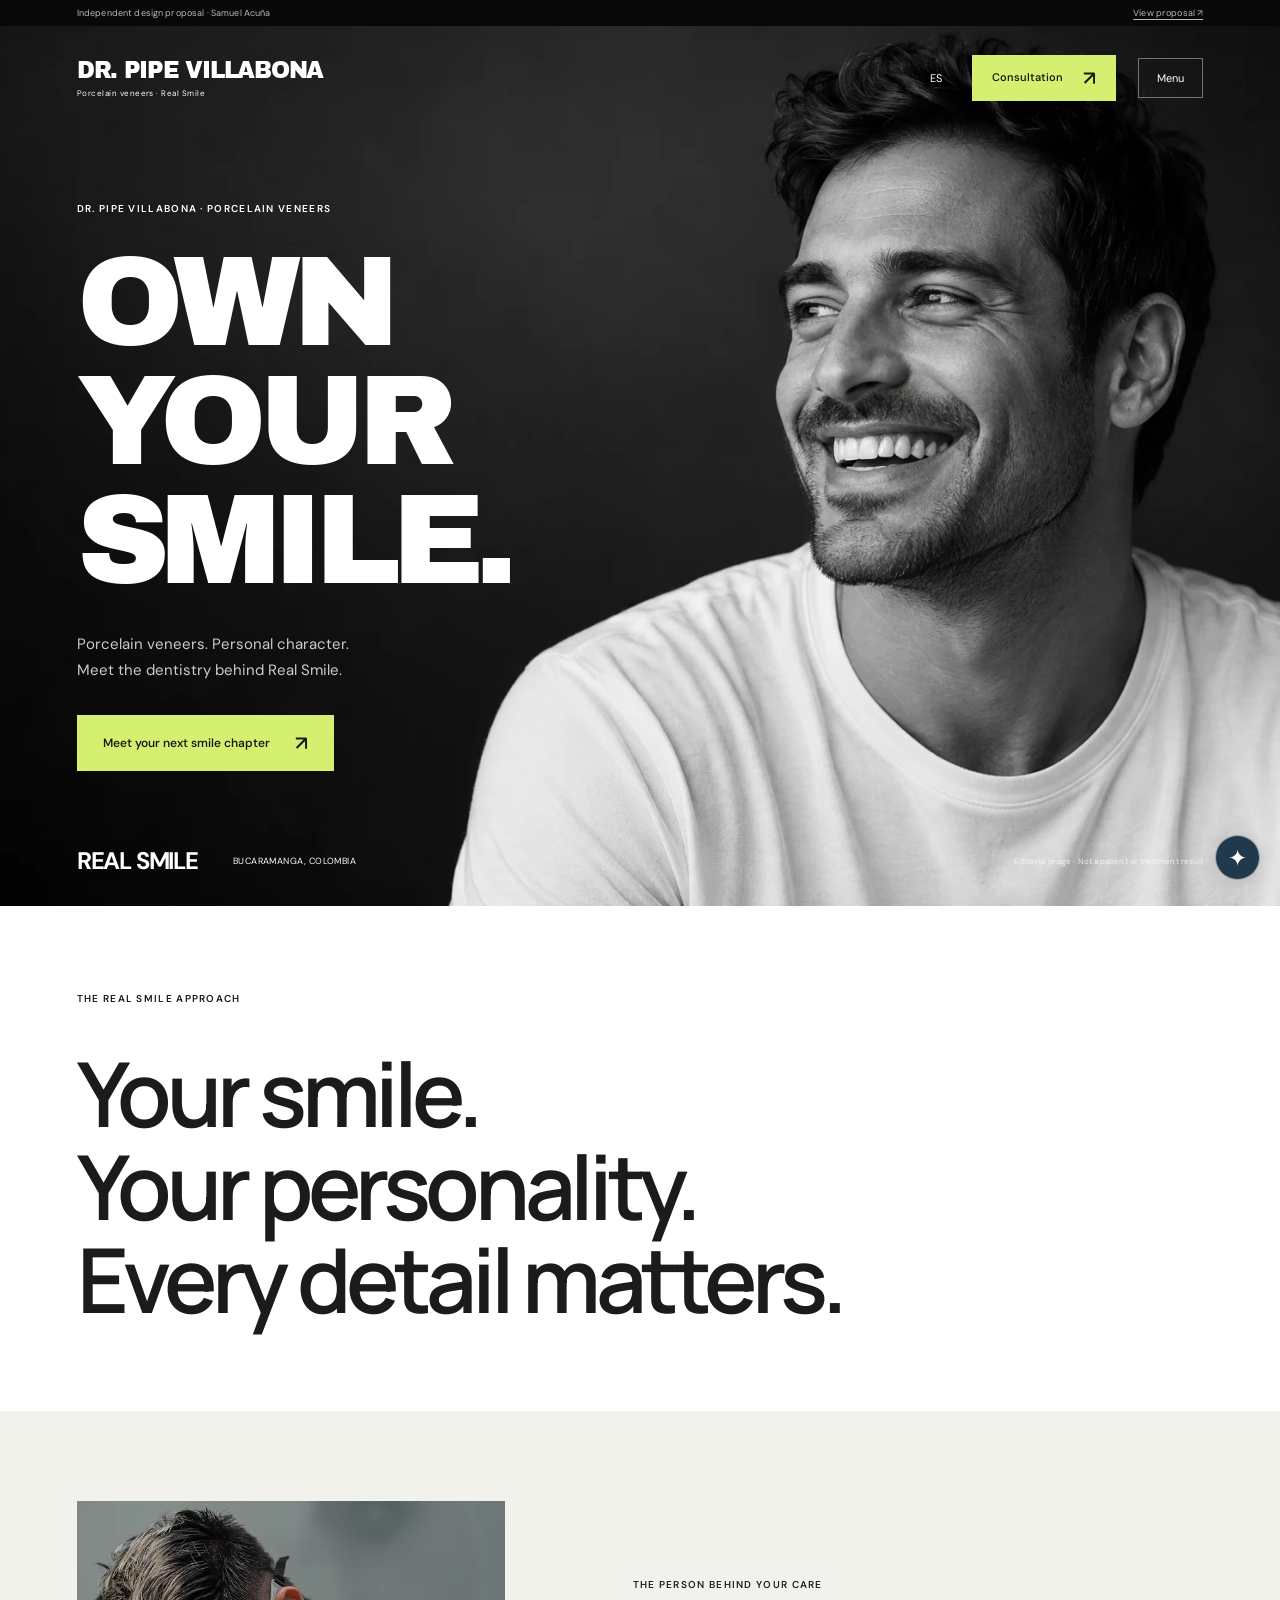
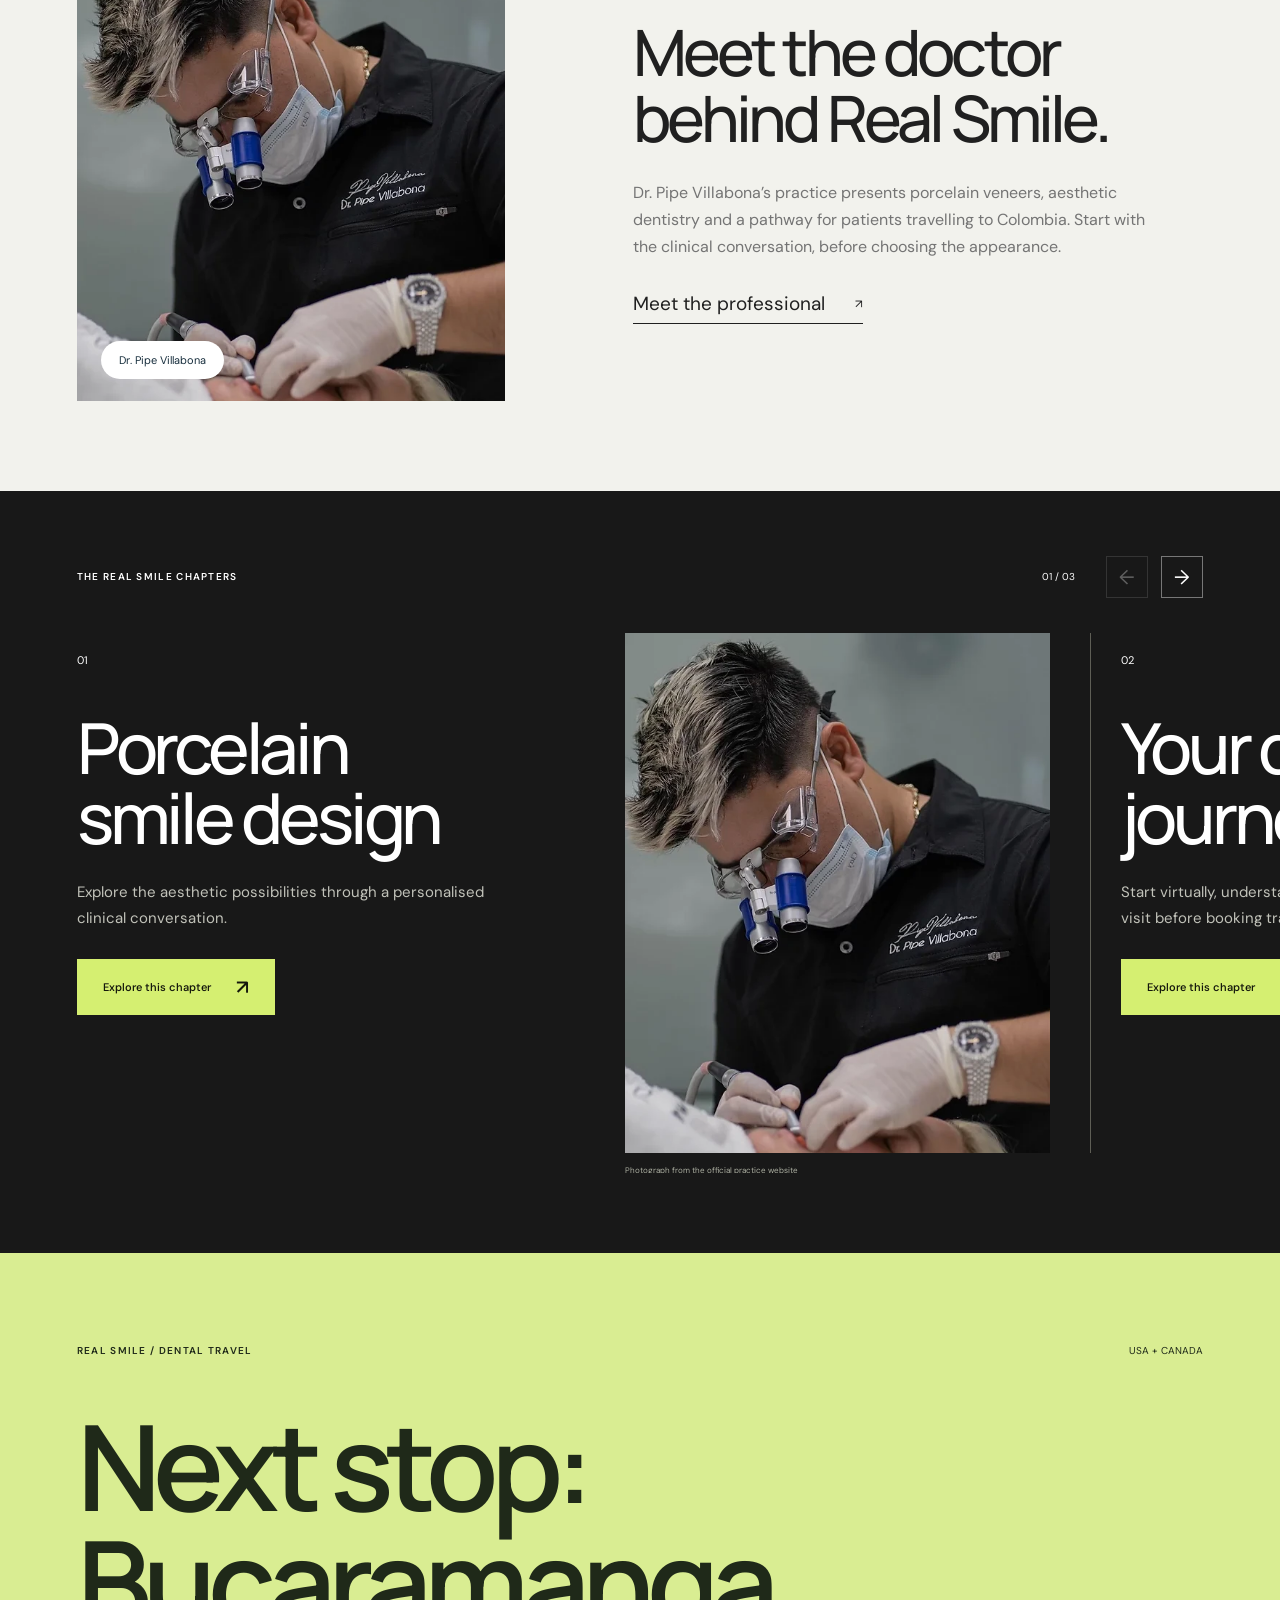
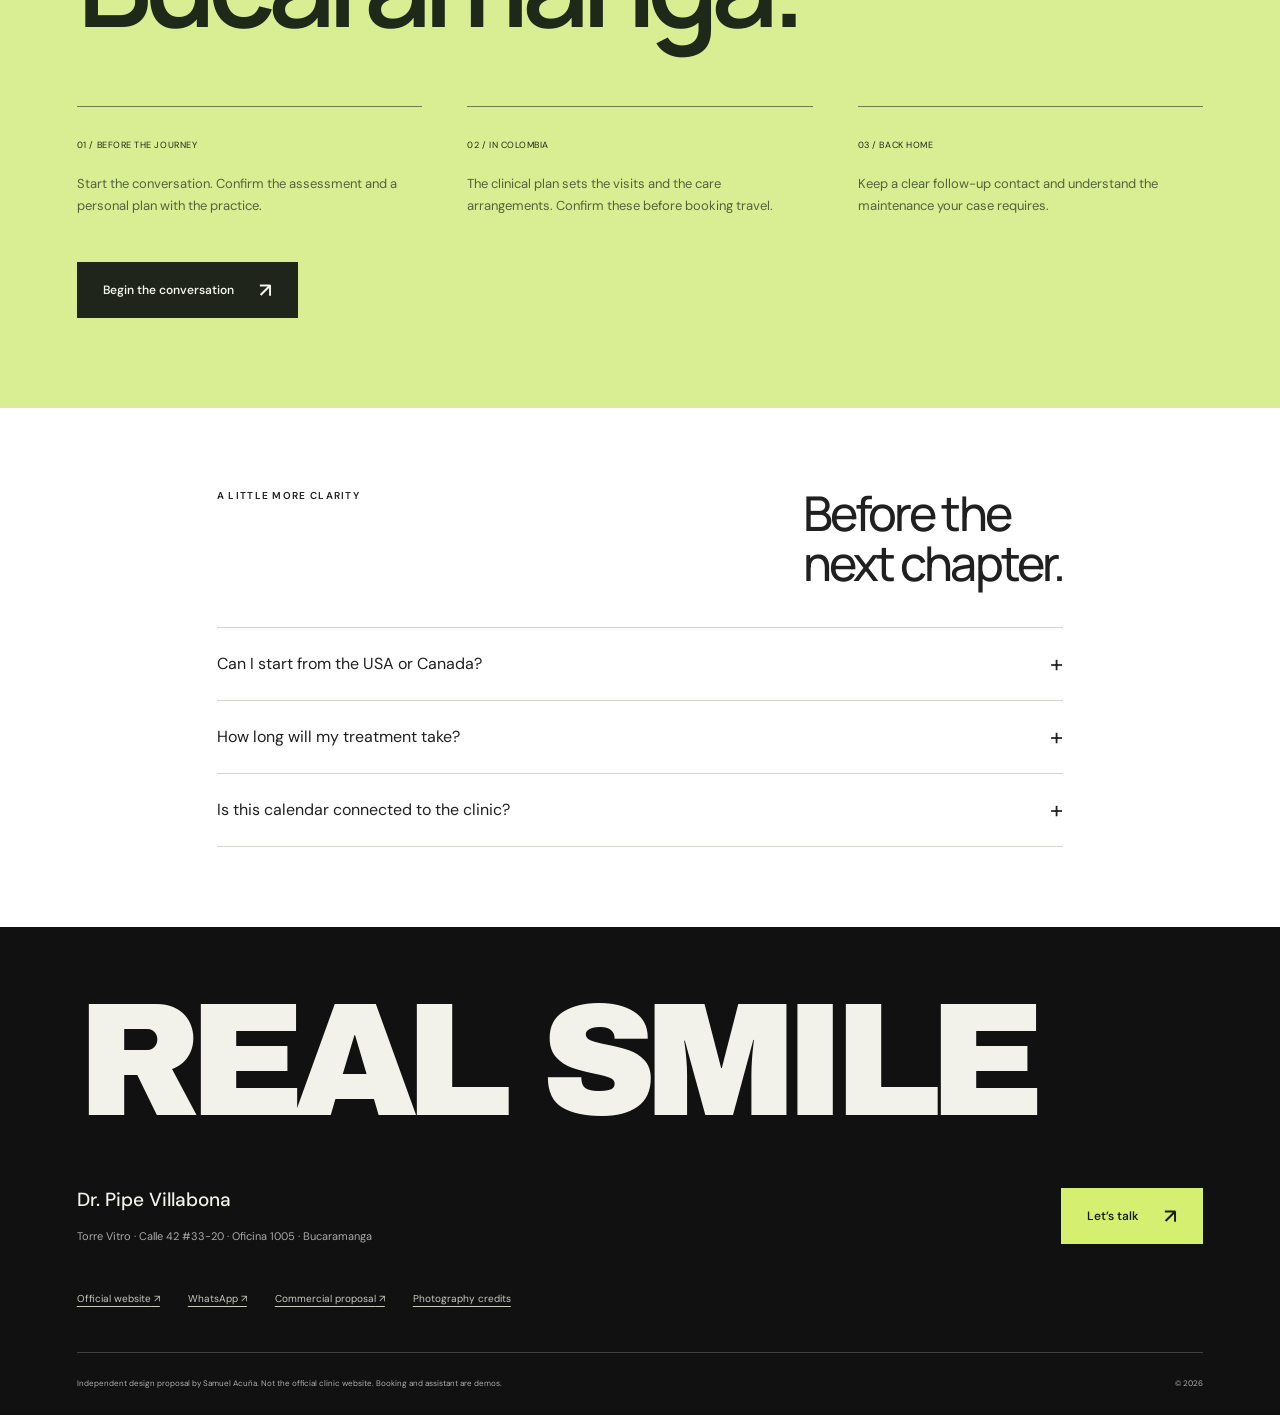
==== commit 5b1b9214: "Build Real Smile's photographic chapter carousel and bold visual identity" ====
--- a/index.html
+++ b/index.html
@@ -1,26 +1,21 @@
-<!doctype html><html lang="en"><head><meta charset="utf-8"><meta name="viewport" content="width=device-width,initial-scale=1"><meta name="robots" content="noindex,nofollow"><meta name="theme-color" content="#f4f7f9"><title>Dr. Pipe Villabona | Porcelain veneers · Real Smile | Design proposal</title><link rel="stylesheet" href="style.css?v=4"><script defer src="app.js?v=4"></script></head><body class="v4 drpipevillabona"><a class="skip" href="#main">Skip to content / Ir al contenido</a><div class="progress-bar"></div><div class="concept"><span data-en="Independent design proposal · Samuel Acuña" data-es="Propuesta de diseño independiente · Samuel Acuña">Independent design proposal · Samuel Acuña</span><a href="propuesta/"><span data-en="View proposal" data-es="Ver propuesta">View proposal</span> ↗</a></div><header class="site-header"><a class="brand" href="#main"><span class="brand-mark">PV</span><span><b>Dr. Pipe Villabona</b><small><span data-en="Porcelain veneers · Real Smile" data-es="Carillas de porcelana · Real Smile">Porcelain veneers · Real Smile</span></small></span></a><nav id="site-nav" class="site-nav" aria-label="Main navigation"><a href="#services"><span data-en="Treatments" data-es="Tratamientos">Treatments</span></a><a href="#doctor"><span data-en="Our approach" data-es="El enfoque">Our approach</span></a><a href="#international"><span data-en="USA &amp; Canada" data-es="USA y Canadá">USA &amp; Canada</span></a></nav><div class="nav-actions"><button class="lang" aria-label="Cambiar a español">ES</button><button class="btn compact" data-book><span data-en="Consultation" data-es="Valoración">Consultation</span><span aria-hidden="true">↗</span></button><button class="menu-toggle" aria-controls="site-nav" aria-expanded="false"><span data-en="Menu" data-es="Menú">Menu</span></button></div></header><main id="main"><section class="p-hero"><div class="p-photo"><img class="" src="assets/editorial-v4.webp" alt="Editorial image / Imagen editorial" fetchpriority=high decoding="async"></div><div class="p-copy"><span class="eyebrow" data-en="DR. PIPE VILLABONA · PORCELAIN VENEERS" data-es="DR. PIPE VILLABONA · CARILLAS DE PORCELANA">DR. PIPE VILLABONA · PORCELAIN VENEERS</span><h1 data-en="Own your
+<!DOCTYPE html>
+<html lang="en"><head><meta charset="utf-8"/><meta content="width=device-width,initial-scale=1" name="viewport"/><meta content="noindex,nofollow" name="robots"/><meta content="#f4f7f9" name="theme-color"/><title>Dr. Pipe Villabona | Porcelain veneers · Real Smile | Design proposal</title><link href="style.css?v=5" rel="stylesheet"/><script defer="" src="app.js?v=5"></script></head><body class="v4 drpipevillabona independent-v5"><a class="skip" href="#main">Skip to content / Ir al contenido</a><div class="progress-bar"></div><div class="concept"><span data-en="Independent design proposal · Samuel Acuña" data-es="Propuesta de diseño independiente · Samuel Acuña">Independent design proposal · Samuel Acuña</span><a href="propuesta/"><span data-en="View proposal" data-es="Ver propuesta">View proposal</span> ↗</a></div><header class="site-header"><a class="brand" href="#main"><span class="brand-mark">PV</span><span><b>Dr. Pipe Villabona</b><small><span data-en="Porcelain veneers · Real Smile" data-es="Carillas de porcelana · Real Smile">Porcelain veneers · Real Smile</span></small></span></a><nav aria-label="Main navigation" class="site-nav" id="site-nav"><a href="#services"><span data-en="Treatments" data-es="Tratamientos">Treatments</span></a><a href="#doctor"><span data-en="Our approach" data-es="El enfoque">Our approach</span></a><a href="#international"><span data-en="USA &amp; Canada" data-es="USA y Canadá">USA &amp; Canada</span></a></nav><div class="nav-actions"><button aria-label="Cambiar a español" class="lang">ES</button><button class="btn compact" data-book=""><span data-en="Consultation" data-es="Valoración">Consultation</span><span aria-hidden="true">↗</span></button><button aria-controls="site-nav" aria-expanded="false" class="menu-toggle"><span data-en="Menu" data-es="Menú">Menu</span></button></div></header><main id="main"><section class="p-hero"><div class="p-photo"><img alt="Editorial image / Imagen editorial" class="" decoding="async" fetchpriority="high" src="assets/editorial-v4.webp"/></div><div class="p-copy"><span class="eyebrow" data-en="DR. PIPE VILLABONA · PORCELAIN VENEERS" data-es="DR. PIPE VILLABONA · CARILLAS DE PORCELANA">DR. PIPE VILLABONA · PORCELAIN VENEERS</span><h1 data-en="Own your
 smile." data-es="Tu sonrisa.
 Tu esencia.">Own your
-smile.</h1><p data-en="Porcelain veneers. Personal character. Meet the dentistry behind Real Smile." data-es="Carillas de porcelana. Carácter propio. Conoce la odontología detrás de Real Smile.">Porcelain veneers. Personal character. Meet the dentistry behind Real Smile.</p><button class="btn " data-book><span data-en="Meet your next smile chapter" data-es="Conoce tu siguiente etapa">Meet your next smile chapter</span><span aria-hidden="true">↗</span></button></div><div class="p-bottom"><strong>REAL SMILE</strong><span>BUCARAMANGA, COLOMBIA</span><span class="media-credit"><span data-en="Editorial image · Not a patient or treatment result" data-es="Imagen editorial · No es paciente ni resultado clínico">Editorial image · Not a patient or treatment result</span></span></div></section><section class="p-statement section reveal"><span class="eyebrow" data-en="THE REAL SMILE APPROACH" data-es="EL ENFOQUE REAL SMILE">THE REAL SMILE APPROACH</span><h2 data-en="Your smile.
+smile.</h1><p data-en="Porcelain veneers. Personal character. Meet the dentistry behind Real Smile." data-es="Carillas de porcelana. Carácter propio. Conoce la odontología detrás de Real Smile.">Porcelain veneers. Personal character. Meet the dentistry behind Real Smile.</p><button class="btn" data-book=""><span data-en="Meet your next smile chapter" data-es="Conoce tu siguiente etapa">Meet your next smile chapter</span><span aria-hidden="true">↗</span></button></div><div class="p-bottom"><strong>REAL SMILE</strong><span>BUCARAMANGA, COLOMBIA</span><span class="media-credit"><span data-en="Editorial image · Not a patient or treatment result" data-es="Imagen editorial · No es paciente ni resultado clínico">Editorial image · Not a patient or treatment result</span></span></div></section><section class="p-statement section reveal"><span class="eyebrow" data-en="THE REAL SMILE APPROACH" data-es="EL ENFOQUE REAL SMILE">THE REAL SMILE APPROACH</span><h2 data-en="Your smile.
 Your personality.
 Every detail matters." data-es="Tu sonrisa.
 Tu personalidad.
 Cada detalle importa.">Your smile.
 Your personality.
-Every detail matters.</h2></section><section id="doctor" class="doctor section p-doctor"><figure class="doctor-photo reveal"><img class="" src="assets/medical-clinical.webp" alt="Dr. Pipe Villabona — fotografía de su web pública" loading=lazy decoding="async"><figcaption>Dr. Pipe Villabona</figcaption></figure><div class="doctor-copy reveal"><span class="eyebrow" data-en="THE PERSON BEHIND YOUR CARE" data-es="LA PERSONA DETRÁS DE TU ATENCIÓN">THE PERSON BEHIND YOUR CARE</span><h2 data-en="Meet the doctor
+Every detail matters.</h2></section><section class="doctor section p-doctor" id="doctor"><figure class="doctor-photo reveal"><img alt="Dr. Pipe Villabona — fotografía de su web pública" class="" decoding="async" loading="lazy" src="assets/medical-clinical.webp"/><figcaption>Dr. Pipe Villabona</figcaption></figure><div class="doctor-copy reveal"><span class="eyebrow" data-en="THE PERSON BEHIND YOUR CARE" data-es="LA PERSONA DETRÁS DE TU ATENCIÓN">THE PERSON BEHIND YOUR CARE</span><h2 data-en="Meet the doctor
 behind Real Smile." data-es="Conoce al doctor
 detrás de Real Smile.">Meet the doctor
-behind Real Smile.</h2><p data-en="Dr. Pipe Villabona’s practice presents porcelain veneers, aesthetic dentistry and a pathway for patients travelling to Colombia. Start with the clinical conversation, before choosing the appearance." data-es="La consulta del Dr. Pipe Villabona presenta carillas de porcelana, estética dental y un recorrido para pacientes que viajan a Colombia. Comienza por la conversación clínica antes de elegir la apariencia.">Dr. Pipe Villabona’s practice presents porcelain veneers, aesthetic dentistry and a pathway for patients travelling to Colombia. Start with the clinical conversation, before choosing the appearance.</p><a class="text-link" href="https://drpipevillabona.com/" target="_blank" rel="noopener"><span data-en="Meet the professional" data-es="Conoce al profesional">Meet the professional</span> ↗</a></div></section><section id="services" class="p-services section"><div><span class="eyebrow" data-en="THE CLINICAL CONVERSATION" data-es="LA CONVERSACIÓN CLÍNICA">THE CLINICAL CONVERSATION</span><h2 data-en="Let’s talk
-about the details." data-es="Hablemos
-de los detalles.">Let’s talk
-about the details.</h2></div><div class="service-rows "><details open><summary><small>01</small><span data-en="Porcelain smile design" data-es="Diseño con porcelana">Porcelain smile design</span><span>↗</span></summary><div><p data-en="Explore the aesthetic possibilities through a personalised clinical conversation." data-es="Explora las posibilidades estéticas a través de una conversación clínica personalizada.">Explore the aesthetic possibilities through a personalised clinical conversation.</p><button class="btn outline" data-book><span data-en="Discuss this treatment" data-es="Consultar este tratamiento">Discuss this treatment</span><span aria-hidden="true">↗</span></button></div></details><details ><summary><small>02</small><span data-en="Your dental journey" data-es="Tu viaje dental">Your dental journey</span><span>↗</span></summary><div><p data-en="Start virtually, understand the plan and coordinate your visit before booking travel." data-es="Comienza de forma virtual, entiende el plan y coordina tu visita antes de reservar el viaje.">Start virtually, understand the plan and coordinate your visit before booking travel.</p><button class="btn outline" data-book><span data-en="Discuss this treatment" data-es="Consultar este tratamiento">Discuss this treatment</span><span aria-hidden="true">↗</span></button></div></details><details ><summary><small>03</small><span data-en="More than veneers" data-es="Más que carillas">More than veneers</span><span>↗</span></summary><div><p data-en="The practice also presents implants and restorative care, according to individual assessment." data-es="La consulta también presenta implantes y rehabilitación, según valoración individual.">The practice also presents implants and restorative care, according to individual assessment.</p><button class="btn outline" data-book><span data-en="Discuss this treatment" data-es="Consultar este tratamiento">Discuss this treatment</span><span aria-hidden="true">↗</span></button></div></details></div></section><section class="p-clinic"><figure><img class="" src="assets/medical-clinic.webp" alt="Dr. Pipe Villabona — fotografía de su web pública" loading=lazy decoding="async"><figcaption><span data-en="Real Smile · Photograph from the official website" data-es="Real Smile · Fotografía del sitio oficial">Real Smile · Photograph from the official website</span></figcaption></figure><div><span class="eyebrow" data-en="DENTISTRY IN COLOMBIA" data-es="ODONTOLOGÍA EN COLOMBIA">DENTISTRY IN COLOMBIA</span><h2 data-en="A place for
-your next step." data-es="Un espacio para
-tu siguiente paso.">A place for
-your next step.</h2><a class="text-link" href="#international"><span data-en="Plan the journey" data-es="Planea el recorrido">Plan the journey</span> <span aria-hidden="true">↗</span></a></div></section><section id="international" class="travel section"><div class="travel-intro reveal"><span class="eyebrow" data-en="USA / CANADA → COLOMBIA" data-es="USA / CANADA → COLOMBIA">USA / CANADA → COLOMBIA</span><h2 data-en="Colombia is
-closer." data-es="Colombia está
-más cerca.">Colombia is
-closer.</h2><p data-en="Your first conversation can start with a question from abroad. Let the clinical plan guide the journey." data-es="Tu primera conversación puede empezar con una pregunta desde el exterior. Deja que el plan clínico guíe el viaje.">Your first conversation can start with a question from abroad. Let the clinical plan guide the journey.</p><div class="country-switch"><button class="country-btn" data-country="USA" aria-pressed="true">USA</button><button class="country-btn" data-country="Canada" aria-pressed="false"><span data-en="Canada" data-es="Canadá">Canada</span></button></div><p id="country-copy" aria-live="polite"></p><button class="btn outline" data-book><span data-en="Explore the first step" data-es="Explorar el primer paso">Explore the first step</span><span aria-hidden="true">↗</span></button></div><ol class="travel-path"><li class="reveal"><span class="path-number">01</span><div><h3 data-en="Talk from home" data-es="Conversa desde casa">Talk from home</h3><p data-en="Share your interests with the practice. Ask about language, the consultation and the next steps." data-es="Comparte tu interés con la consulta. Pregunta por el idioma, la valoración y los siguientes pasos.">Share your interests with the practice. Ask about language, the consultation and the next steps.</p></div></li><li class="reveal"><span class="path-number">02</span><div><h3 data-en="Understand your plan" data-es="Entiende tu plan">Understand your plan</h3><p data-en="Clinical suitability, required visits and follow-up are discussed with the professional." data-es="La indicación clínica, las visitas y el seguimiento se conversan con el profesional.">Clinical suitability, required visits and follow-up are discussed with the professional.</p></div></li><li class="reveal"><span class="path-number">03</span><div><h3 data-en="Travel with clarity" data-es="Viaja con claridad">Travel with clarity</h3><p data-en="Confirm your care arrangements before booking flights. Your case determines the timeline." data-es="Confirma tu atención antes de reservar vuelos. Tu caso determina los tiempos.">Confirm your care arrangements before booking flights. Your case determines the timeline.</p></div></li><li class="reveal"><span class="path-number">04</span><div><h3 data-en="Keep in touch" data-es="Mantén el contacto">Keep in touch</h3><p data-en="Agree on follow-up and the appropriate contact after returning home." data-es="Acuerda el seguimiento y el contacto apropiado después de regresar a casa.">Agree on follow-up and the appropriate contact after returning home.</p></div></li></ol></section><section class="faq section"><div><span class="eyebrow" data-en="A LITTLE MORE CLARITY" data-es="UN POCO MÁS DE CLARIDAD">A LITTLE MORE CLARITY</span><h2 data-en="Before we begin." data-es="Antes de comenzar.">Before we begin.</h2></div><div><details><summary><span data-en="Can I start from the USA or Canada?" data-es="¿Puedo comenzar desde USA o Canadá?">Can I start from the USA or Canada?</span><span>+</span></summary><p data-en="Ask the practice about remote consultation, language and coordination for your individual case." data-es="Consulta al equipo sobre valoración remota, idioma y coordinación para tu caso.">Ask the practice about remote consultation, language and coordination for your individual case.</p></details><details><summary><span data-en="How long will my treatment take?" data-es="¿Cuánto durará mi tratamiento?">How long will my treatment take?</span><span>+</span></summary><p data-en="Your clinician determines the plan, visits and follow-up after assessment. Confirm this before arranging travel." data-es="El profesional determina el plan, las visitas y el seguimiento tras la valoración. Confírmalo antes de organizar el viaje.">Your clinician determines the plan, visits and follow-up after assessment. Confirm this before arranging travel.</p></details><details><summary><span data-en="Is this calendar connected to the clinic?" data-es="¿Esta agenda está conectada con la clínica?">Is this calendar connected to the clinic?</span><span>+</span></summary><p data-en="This is a demonstration of the proposed experience. No appointment is booked and no data is sent. Use the official channels for real availability." data-es="Esta es una demostración de la experiencia propuesta. No se agenda una cita ni se envían datos. Usa los canales oficiales para disponibilidad real.">This is a demonstration of the proposed experience. No appointment is booked and no data is sent. Use the official channels for real availability.</p></details></div></section><section id="consultation" class="closing"><div class="reveal"><span class="eyebrow" data-en="LET’S START WITH YOU" data-es="COMENCEMOS CONTIGO">LET’S START WITH YOU</span><h2 data-en="Make your
-next move." data-es="Da tu
-siguiente paso.">Make your
-next move.</h2><button class="btn " data-book><span data-en="Plan your consultation" data-es="Planea tu valoración">Plan your consultation</span><span aria-hidden="true">↗</span></button><p class="fine" data-en="Explore the booking demo. No real appointment is reserved." data-es="Explora la agenda demo. No se reserva una cita real.">Explore the booking demo. No real appointment is reserved.</p></div><span class="closing-orbit" aria-hidden="true"></span></section></main><footer><div class="footer-top"><div class="footer-brand">Dr. Pipe Villabona</div><p data-en="Porcelain veneers · Real Smile" data-es="Carillas de porcelana · Real Smile">Porcelain veneers · Real Smile</p><a class="up" href="#main" aria-label="Back to top / Volver arriba">↑</a></div><div class="footer-columns"><div><span class="eyebrow" data-en="THE PRACTICE" data-es="LA CONSULTA">THE PRACTICE</span><p>Torre Vitro · Calle 42 #33-20 · Oficina 1005 · Bucaramanga</p></div><div><a href="https://drpipevillabona.com/" target="_blank" rel="noopener"><span data-en="Official website" data-es="Sitio oficial">Official website</span> ↗</a><a href="https://wa.me/13055886231" target="_blank" rel="noopener">WhatsApp ↗</a></div><div><a href="propuesta/"><span data-en="Commercial proposal" data-es="Propuesta comercial">Commercial proposal</span> ↗</a><a href="credits.html"><span data-en="Photography &amp; credits" data-es="Fotografía y créditos">Photography &amp; credits</span> ↗</a></div></div><div class="footer-note"><span data-en="Independent concept. Not the official clinic website. Booking and assistant are demonstrations." data-es="Concepto independiente. No es el sitio oficial de la consulta. Agenda y asistente de demostración.">Independent concept. Not the official clinic website. Booking and assistant are demonstrations.</span><span>Samuel Acuña © 2026</span></div></footer><dialog id="booking" aria-labelledby="booking-title"><div class="dialog-top"><span class="eyebrow" data-en="BOOKING PREVIEW · DEMO" data-es="VISTA PREVIA DE AGENDA · DEMO">BOOKING PREVIEW · DEMO</span><button class="dialog-close" data-close aria-label="Close / Cerrar">×</button></div><h2 id="booking-title" class="dialog-title" data-en="Your first conversation." data-es="Tu primera conversación.">Your first conversation.</h2><p class="dialog-help" data-en="Explore the experience. No data is sent and no real appointment is booked." data-es="Explora la experiencia. No se envían datos ni se reserva una cita real.">Explore the experience. No data is sent and no real appointment is booked.</p><form id="booking-form"><div class="form-step active"><div class="step-label">01 / 03</div><label><span data-en="What would you like to explore?" data-es="¿Qué te gustaría explorar?">What would you like to explore?</span><select id="demo-service"><option value="0" data-en="Porcelain smile design" data-es="Diseño con porcelana">Porcelain smile design</option><option value="1" data-en="Your dental journey" data-es="Tu viaje dental">Your dental journey</option><option value="2" data-en="More than veneers" data-es="Más que carillas">More than veneers</option></select></label><label><span data-en="Where would you start?" data-es="¿Desde dónde comenzarías?">Where would you start?</span><select id="demo-country"><option>USA</option><option data-en="Canada" data-es="Canadá">Canada</option><option data-en="Another country" data-es="Otro país">Another country</option></select></label><div class="form-buttons"><span></span><button type="button" class="btn" data-next><span data-en="Continue" data-es="Continuar">Continue</span> →</button></div></div><div class="form-step"><div class="step-label">02 / 03 · <span data-en="ILLUSTRATIVE AVAILABILITY" data-es="DISPONIBILIDAD ILUSTRATIVA">ILLUSTRATIVE AVAILABILITY</span></div><div class="form-grid"><label><span data-en="Preferred date" data-es="Fecha preferida">Preferred date</span><input id="demo-date" type="date" required></label><label><span data-en="Preferred time" data-es="Hora preferida">Preferred time</span><select id="demo-time"><option>09:00</option><option>11:00</option><option>14:00</option><option>16:00</option></select></label></div><p class="dialog-help" data-en="Times shown in Colombia time (UTC−5). These are examples, not a live calendar." data-es="Horarios en hora de Colombia (UTC−5). Son ejemplos, no una agenda en vivo.">Times shown in Colombia time (UTC−5). These are examples, not a live calendar.</p><div class="form-buttons"><button type="button" class="btn outline" data-back>← <span data-en="Back" data-es="Atrás">Back</span></button><button type="button" class="btn" data-next><span data-en="Review" data-es="Revisar">Review</span> →</button></div></div><div class="form-step"><div class="step-label">03 / 03</div><h3 data-en="Your preview" data-es="Tu vista previa">Your preview</h3><div id="summary-content" class="booking-summary" style="white-space:pre-line"></div><p class="dialog-help" data-en="This demonstration ends here. A real implementation would connect the clinic’s approved calendar and confirmation process." data-es="Esta demostración termina aquí. Una implementación real conectaría la agenda aprobada de la clínica y su proceso de confirmación.">This demonstration ends here. A real implementation would connect the clinic’s approved calendar and confirmation process.</p><div class="form-buttons"><button type="button" class="btn outline" data-back>← <span data-en="Back" data-es="Atrás">Back</span></button><button type="submit" class="btn"><span data-en="Finish preview" data-es="Finalizar vista previa">Finish preview</span> ✓</button></div></div><p class="error" id="booking-error" role="alert"></p></form><div id="booking-success" hidden tabindex="-1"><div class="demo-success"><h3 data-en="Preview complete." data-es="Vista previa completada.">Preview complete.</h3><p data-en="No appointment has been reserved. No information was sent." data-es="No se ha reservado ninguna cita. No se envió información.">No appointment has been reserved. No information was sent.</p></div><a class="btn outline" href="https://drpipevillabona.com/" target="_blank" rel="noopener noreferrer"><span data-en="Go to official channels" data-es="Ir a los canales oficiales">Go to official channels</span> ↗</a></div></dialog>
-<button class="assistant-launch" data-assistant aria-label="Explore demo assistant / Explorar asistente demo">✦</button><dialog id="assistant" aria-labelledby="assistant-title"><div class="dialog-top"><span class="eyebrow" data-en="ADMINISTRATIVE ASSISTANT · DEMO" data-es="ASISTENTE ADMINISTRATIVO · DEMO">ADMINISTRATIVE ASSISTANT · DEMO</span><button class="dialog-close" data-close aria-label="Close / Cerrar">×</button></div><h2 id="assistant-title" class="dialog-title" data-en="How can we orient you?" data-es="¿Cómo podemos orientarte?">How can we orient you?</h2><div id="bot-response" class="bot-response" aria-live="polite"></div><div class="bot-questions"><button data-topic="travel"><span data-en="Travelling to Colombia" data-es="Viajar a Colombia">Travelling to Colombia</span></button><button data-topic="appointments"><span data-en="Appointments" data-es="Citas">Appointments</span></button><button data-topic="services"><span data-en="Service areas" data-es="Áreas de atención">Service areas</span></button><button data-topic="human"><span data-en="Speak with the team" data-es="Hablar con el equipo">Speak with the team</span></button></div><p class="dialog-help" data-en="Demonstration with prepared responses. It does not provide medical advice or replace a clinical assessment." data-es="Demostración con respuestas preparadas. No ofrece consejo médico ni reemplaza una valoración clínica.">Demonstration with prepared responses. It does not provide medical advice or replace a clinical assessment.</p></dialog><script>window.SITE={"name": "Dr. Pipe Villabona", "services": [["Porcelain smile design", "Diseño con porcelana", "Explore the aesthetic possibilities through a personalised clinical conversation.", "Explora las posibilidades estéticas a través de una conversación clínica personalizada."], ["Your dental journey", "Tu viaje dental", "Start virtually, understand the plan and coordinate your visit before booking travel.", "Comienza de forma virtual, entiende el plan y coordina tu visita antes de reservar el viaje."], ["More than veneers", "Más que carillas", "The practice also presents implants and restorative care, according to individual assessment.", "La consulta también presenta implantes y rehabilitación, según valoración individual."]]};</script></body></html>+behind Real Smile.</h2><p data-en="Dr. Pipe Villabona’s practice presents porcelain veneers, aesthetic dentistry and a pathway for patients travelling to Colombia. Start with the clinical conversation, before choosing the appearance." data-es="La consulta del Dr. Pipe Villabona presenta carillas de porcelana, estética dental y un recorrido para pacientes que viajan a Colombia. Comienza por la conversación clínica antes de elegir la apariencia.">Dr. Pipe Villabona’s practice presents porcelain veneers, aesthetic dentistry and a pathway for patients travelling to Colombia. Start with the clinical conversation, before choosing the appearance.</p><a class="text-link" href="https://drpipevillabona.com/" rel="noopener" target="_blank"><span data-en="Meet the professional" data-es="Conoce al profesional">Meet the professional</span> ↗</a></div></section><section class="p-chapters" id="services"><div class="p-chapter-heading"><span class="eyebrow" data-en="THE REAL SMILE CHAPTERS" data-es="LAS ETAPAS REAL SMILE">THE REAL SMILE CHAPTERS</span><div class="p-slide-controls"><span aria-live="polite" id="slide-count">01 / 03</span><button aria-label="Previous chapter / Etapa anterior" data-slide="prev">←</button><button aria-label="Next chapter / Siguiente etapa" data-slide="next">→</button></div></div><div aria-label="Treatment chapters / Etapas de atención" class="p-slide-track" tabindex="0"><article class="p-slide" id="chapter-0"><div class="p-slide-copy"><span class="p-chapter-no">01</span><h2 data-en="Porcelain smile design" data-es="Diseño con porcelana">Porcelain smile design</h2><p data-en="Explore the aesthetic possibilities through a personalised clinical conversation." data-es="Explora las posibilidades estéticas a través de una conversación clínica personalizada.">Explore the aesthetic possibilities through a personalised clinical conversation.</p><button class="btn" data-book="" data-interest="0"><span data-en="Explore this chapter" data-es="Explorar esta etapa">Explore this chapter</span><span aria-hidden="true">↗</span></button></div><figure><img alt="Dr. Pipe Villabona — fotografía publicada por la consulta" class="" decoding="async" loading="lazy" src="assets/medical-clinical.webp"/><figcaption><span data-en="Photograph from the official practice website" data-es="Fotografía del sitio oficial de la consulta">Photograph from the official practice website</span></figcaption></figure></article><article class="p-slide" id="chapter-1"><div class="p-slide-copy"><span class="p-chapter-no">02</span><h2 data-en="Your dental journey" data-es="Tu viaje dental">Your dental journey</h2><p data-en="Start virtually, understand the plan and coordinate your visit before booking travel." data-es="Comienza de forma virtual, entiende el plan y coordina tu visita antes de reservar el viaje.">Start virtually, understand the plan and coordinate your visit before booking travel.</p><button class="btn" data-book="" data-interest="1"><span data-en="Explore this chapter" data-es="Explorar esta etapa">Explore this chapter</span><span aria-hidden="true">↗</span></button></div><figure><img alt="Dr. Pipe Villabona — fotografía publicada por la consulta" class="" decoding="async" loading="lazy" src="assets/medical-clinic.webp"/><figcaption><span data-en="Photograph from the official practice website" data-es="Fotografía del sitio oficial de la consulta">Photograph from the official practice website</span></figcaption></figure></article><article class="p-slide" id="chapter-2"><div class="p-slide-copy"><span class="p-chapter-no">03</span><h2 data-en="More than veneers" data-es="Más que carillas">More than veneers</h2><p data-en="The practice also presents implants and restorative care, according to individual assessment." data-es="La consulta también presenta implantes y rehabilitación, según valoración individual.">The practice also presents implants and restorative care, according to individual assessment.</p><button class="btn" data-book="" data-interest="2"><span data-en="Explore this chapter" data-es="Explorar esta etapa">Explore this chapter</span><span aria-hidden="true">↗</span></button></div><figure><img alt="Dr. Pipe Villabona — fotografía publicada por la consulta" class="" decoding="async" loading="lazy" src="assets/medical-after.webp"/><figcaption><span data-en="Published case · Individual result" data-es="Caso publicado · Resultado individual">Published case · Individual result</span></figcaption></figure></article></div></section><section class="p-destination" id="international"><div class="p-destination-top"><span class="eyebrow" data-en="REAL SMILE / DENTAL TRAVEL" data-es="REAL SMILE / VIAJE DENTAL">REAL SMILE / DENTAL TRAVEL</span><span>USA + CANADA</span></div><h2 data-en="Next stop:
+Bucaramanga." data-es="Siguiente parada:
+Bucaramanga.">Next stop:
+Bucaramanga.</h2><div class="p-destination-route"><div><small>01 / <span data-en="BEFORE THE JOURNEY" data-es="ANTES DEL VIAJE">BEFORE THE JOURNEY</span></small><p data-en="Start the conversation. Confirm the assessment and a personal plan with the practice." data-es="Comienza la conversación. Confirma la valoración y un plan personal con la consulta.">Start the conversation. Confirm the assessment and a personal plan with the practice.</p></div><div><small>02 / <span data-en="IN COLOMBIA" data-es="EN COLOMBIA">IN COLOMBIA</span></small><p data-en="The clinical plan sets the visits and the care arrangements. Confirm these before booking travel." data-es="El plan clínico define las visitas y la atención. Confírmalas antes de reservar el viaje.">The clinical plan sets the visits and the care arrangements. Confirm these before booking travel.</p></div><div><small>03 / <span data-en="BACK HOME" data-es="DE REGRESO">BACK HOME</span></small><p data-en="Keep a clear follow-up contact and understand the maintenance your case requires." data-es="Mantén un contacto claro de seguimiento y entiende el mantenimiento que requiera tu caso.">Keep a clear follow-up contact and understand the maintenance your case requires.</p></div></div><button class="btn" data-book=""><span data-en="Begin the conversation" data-es="Comenzar la conversación">Begin the conversation</span><span aria-hidden="true">↗</span></button></section><section class="faq section p-faq"><div><span class="eyebrow" data-en="A LITTLE MORE CLARITY" data-es="UN POCO MÁS DE CLARIDAD">A LITTLE MORE CLARITY</span><h2 data-en="Before the
+next chapter." data-es="Antes de la
+siguiente etapa.">Before the
+next chapter.</h2></div><div><details><summary><span data-en="Can I start from the USA or Canada?" data-es="¿Puedo comenzar desde USA o Canadá?">Can I start from the USA or Canada?</span><span>+</span></summary><p data-en="Ask the practice about remote consultation, language and coordination for your individual case." data-es="Consulta al equipo sobre valoración remota, idioma y coordinación para tu caso.">Ask the practice about remote consultation, language and coordination for your individual case.</p></details><details><summary><span data-en="How long will my treatment take?" data-es="¿Cuánto durará mi tratamiento?">How long will my treatment take?</span><span>+</span></summary><p data-en="Your clinician determines the plan, visits and follow-up after assessment. Confirm this before arranging travel." data-es="El profesional determina el plan, las visitas y el seguimiento tras la valoración. Confírmalo antes de organizar el viaje.">Your clinician determines the plan, visits and follow-up after assessment. Confirm this before arranging travel.</p></details><details><summary><span data-en="Is this calendar connected to the clinic?" data-es="¿Esta agenda está conectada con la clínica?">Is this calendar connected to the clinic?</span><span>+</span></summary><p data-en="This is a demonstration of the proposed experience. No appointment is booked and no data is sent. Use the official channels for real availability." data-es="Esta es una demostración de la experiencia propuesta. No se agenda una cita ni se envían datos. Usa los canales oficiales para disponibilidad real.">This is a demonstration of the proposed experience. No appointment is booked and no data is sent. Use the official channels for real availability.</p></details></div></section></main><footer class="p-ending" id="consultation"><span class="p-end-word">REAL SMILE</span><div class="p-end-bottom"><div><strong>Dr. Pipe Villabona</strong><p>Torre Vitro · Calle 42 #33-20 · Oficina 1005 · Bucaramanga</p></div><button class="btn" data-book=""><span data-en="Let’s talk" data-es="Conversemos">Let’s talk</span><span aria-hidden="true">↗</span></button></div><div class="end-links"><a href="https://drpipevillabona.com/" rel="noopener" target="_blank"><span data-en="Official website" data-es="Sitio oficial">Official website</span> ↗</a><a href="https://wa.me/13055886231" rel="noopener" target="_blank">WhatsApp ↗</a><a href="propuesta/"><span data-en="Commercial proposal" data-es="Propuesta comercial">Commercial proposal</span> ↗</a><a href="credits.html"><span data-en="Photography credits" data-es="Créditos fotográficos">Photography credits</span></a></div><div class="end-note"><span data-en="Independent design proposal by Samuel Acuña. Not the official clinic website. Booking and assistant are demos." data-es="Propuesta de diseño independiente de Samuel Acuña. No es la web oficial de la consulta. Agenda y asistente demo.">Independent design proposal by Samuel Acuña. Not the official clinic website. Booking and assistant are demos.</span><span>© 2026</span></div></footer><dialog aria-labelledby="booking-title" id="booking"><div class="dialog-top"><span class="eyebrow" data-en="BOOKING PREVIEW · DEMO" data-es="VISTA PREVIA DE AGENDA · DEMO">BOOKING PREVIEW · DEMO</span><button aria-label="Close / Cerrar" class="dialog-close" data-close="">×</button></div><h2 class="dialog-title" data-en="Your first conversation." data-es="Tu primera conversación." id="booking-title">Your first conversation.</h2><p class="dialog-help" data-en="Explore the experience. No data is sent and no real appointment is booked." data-es="Explora la experiencia. No se envían datos ni se reserva una cita real.">Explore the experience. No data is sent and no real appointment is booked.</p><form id="booking-form"><div class="form-step active"><div class="step-label">01 / 03</div><label><span data-en="What would you like to explore?" data-es="¿Qué te gustaría explorar?">What would you like to explore?</span><select id="demo-service"><option data-en="Porcelain smile design" data-es="Diseño con porcelana" value="0">Porcelain smile design</option><option data-en="Your dental journey" data-es="Tu viaje dental" value="1">Your dental journey</option><option data-en="More than veneers" data-es="Más que carillas" value="2">More than veneers</option></select></label><label><span data-en="Where would you start?" data-es="¿Desde dónde comenzarías?">Where would you start?</span><select id="demo-country"><option>USA</option><option data-en="Canada" data-es="Canadá">Canada</option><option data-en="Another country" data-es="Otro país">Another country</option></select></label><div class="form-buttons"><span></span><button class="btn" data-next="" type="button"><span data-en="Continue" data-es="Continuar">Continue</span> →</button></div></div><div class="form-step"><div class="step-label">02 / 03 · <span data-en="ILLUSTRATIVE AVAILABILITY" data-es="DISPONIBILIDAD ILUSTRATIVA">ILLUSTRATIVE AVAILABILITY</span></div><div class="form-grid"><label><span data-en="Preferred date" data-es="Fecha preferida">Preferred date</span><input id="demo-date" required="" type="date"/></label><label><span data-en="Preferred time" data-es="Hora preferida">Preferred time</span><select id="demo-time"><option>09:00</option><option>11:00</option><option>14:00</option><option>16:00</option></select></label></div><p class="dialog-help" data-en="Times shown in Colombia time (UTC−5). These are examples, not a live calendar." data-es="Horarios en hora de Colombia (UTC−5). Son ejemplos, no una agenda en vivo.">Times shown in Colombia time (UTC−5). These are examples, not a live calendar.</p><div class="form-buttons"><button class="btn outline" data-back="" type="button">← <span data-en="Back" data-es="Atrás">Back</span></button><button class="btn" data-next="" type="button"><span data-en="Review" data-es="Revisar">Review</span> →</button></div></div><div class="form-step"><div class="step-label">03 / 03</div><h3 data-en="Your preview" data-es="Tu vista previa">Your preview</h3><div class="booking-summary" id="summary-content" style="white-space:pre-line"></div><p class="dialog-help" data-en="This demonstration ends here. A real implementation would connect the clinic’s approved calendar and confirmation process." data-es="Esta demostración termina aquí. Una implementación real conectaría la agenda aprobada de la clínica y su proceso de confirmación.">This demonstration ends here. A real implementation would connect the clinic’s approved calendar and confirmation process.</p><div class="form-buttons"><button class="btn outline" data-back="" type="button">← <span data-en="Back" data-es="Atrás">Back</span></button><button class="btn" type="submit"><span data-en="Finish preview" data-es="Finalizar vista previa">Finish preview</span> ✓</button></div></div><p class="error" id="booking-error" role="alert"></p></form><div hidden="" id="booking-success" tabindex="-1"><div class="demo-success"><h3 data-en="Preview complete." data-es="Vista previa completada.">Preview complete.</h3><p data-en="No appointment has been reserved. No information was sent." data-es="No se ha reservado ninguna cita. No se envió información.">No appointment has been reserved. No information was sent.</p></div><a class="btn outline" href="https://drpipevillabona.com/" rel="noopener noreferrer" target="_blank"><span data-en="Go to official channels" data-es="Ir a los canales oficiales">Go to official channels</span> ↗</a></div></dialog>
+<button aria-label="Explore demo assistant / Explorar asistente demo" class="assistant-launch" data-assistant="">✦</button><dialog aria-labelledby="assistant-title" id="assistant"><div class="dialog-top"><span class="eyebrow" data-en="ADMINISTRATIVE ASSISTANT · DEMO" data-es="ASISTENTE ADMINISTRATIVO · DEMO">ADMINISTRATIVE ASSISTANT · DEMO</span><button aria-label="Close / Cerrar" class="dialog-close" data-close="">×</button></div><h2 class="dialog-title" data-en="How can we orient you?" data-es="¿Cómo podemos orientarte?" id="assistant-title">How can we orient you?</h2><div aria-live="polite" class="bot-response" id="bot-response"></div><div class="bot-questions"><button data-topic="travel"><span data-en="Travelling to Colombia" data-es="Viajar a Colombia">Travelling to Colombia</span></button><button data-topic="appointments"><span data-en="Appointments" data-es="Citas">Appointments</span></button><button data-topic="services"><span data-en="Service areas" data-es="Áreas de atención">Service areas</span></button><button data-topic="human"><span data-en="Speak with the team" data-es="Hablar con el equipo">Speak with the team</span></button></div><p class="dialog-help" data-en="Demonstration with prepared responses. It does not provide medical advice or replace a clinical assessment." data-es="Demostración con respuestas preparadas. No ofrece consejo médico ni reemplaza una valoración clínica.">Demonstration with prepared responses. It does not provide medical advice or replace a clinical assessment.</p></dialog><script>window.SITE={"name": "Dr. Pipe Villabona", "services": [["Porcelain smile design", "Diseño con porcelana", "Explore the aesthetic possibilities through a personalised clinical conversation.", "Explora las posibilidades estéticas a través de una conversación clínica personalizada."], ["Your dental journey", "Tu viaje dental", "Start virtually, understand the plan and coordinate your visit before booking travel.", "Comienza de forma virtual, entiende el plan y coordina tu visita antes de reservar el viaje."], ["More than veneers", "Más que carillas", "The practice also presents implants and restorative care, according to individual assessment.", "La consulta también presenta implantes y rehabilitación, según valoración individual."]]};</script></body></html>
--- a/style.css
+++ b/style.css
@@ -1,3 +1,4 @@
+@import url('https://fonts.googleapis.com/css2?family=Space+Grotesk:wght@400;500;600&family=Archivo+Black&display=swap');
 @import url('https://fonts.googleapis.com/css2?family=DM+Sans:wght@400;450;500;550;600;650;700&family=Manrope:wght@400;450;500;550;600;650;700;750&family=Instrument+Serif:ital@0;1&display=swap');
 :root{--ink:#152c38;--muted:#5c7079;--paper:#fff;--wash:#edf4f7;--accent:#245ad7;--line:#d6e0e5;--g:clamp(24px,6vw,120px);--dark:#0b1c2c}*{box-sizing:border-box}html{scroll-behavior:smooth;scroll-padding-top:110px}body{margin:0;background:var(--paper);color:var(--ink);font-family:'DM Sans',Arial,sans-serif;-webkit-font-smoothing:antialiased}button,input,select{font:inherit;color:inherit}button,summary{cursor:pointer}a{color:inherit;text-decoration:none}button,a{-webkit-tap-highlight-color:transparent}figure{margin:0}img{display:block;width:100%;height:100%;object-fit:cover}h1,h2,h3,p{margin:0}h1,h2,h3{font-family:'Manrope',Arial,sans-serif;font-weight:500;white-space:pre-line;letter-spacing:-.06em;line-height:1.03;text-wrap:balance}h1{font-size:clamp(60px,7.1vw,116px)}h2{font-size:clamp(38px,4.6vw,74px)}h3{font-size:27px;letter-spacing:-.035em;line-height:1.2}p{font-size:16px;line-height:1.7;color:var(--muted)}p+p{margin-top:20px}.eyebrow{display:block;letter-spacing:.13em;font-size:10px;font-weight:600;line-height:1.5;margin-bottom:27px;text-transform:uppercase}.section{padding:120px var(--g)}.section h2+p{margin-top:28px;max-width:530px}.btn{display:inline-flex;align-items:center;justify-content:space-between;gap:25px;min-height:53px;padding:17px 25px;border-radius:50px;border:1px solid transparent;background:var(--accent);color:white;font-size:12px;font-weight:550;line-height:1.2;transition:background .3s,transform .3s,box-shadow .3s}.btn>span:last-child{font-size:20px;line-height:1}.btn:hover{transform:translateY(-3px);box-shadow:0 8px 25px #001a4a16}.btn.outline{background:transparent;color:inherit;border-color:currentColor}.text-link{display:inline-flex;align-items:center;gap:30px;border-bottom:1px solid currentColor;padding:0 0 7px;margin-top:26px;font-size:12px}.text-link span:last-child{font-size:19px}.text-link:hover{gap:40px}.fine{font-size:11px;line-height:1.6}.skip{position:fixed;left:20px;top:-100px;padding:20px;background:white;color:#000;z-index:100}.skip:focus{top:20px}button:focus-visible,a:focus-visible,summary:focus-visible,input:focus-visible,select:focus-visible{outline:3px solid #6b9eff;outline-offset:5px}::selection{background:#c4dcff;color:#102238}.progress-bar{position:fixed;left:0;top:0;height:3px;background:var(--accent);width:100%;transform-origin:left;transform:scaleX(0);z-index:60}.concept{display:flex;justify-content:space-between;align-items:center;gap:18px;padding:7px var(--g);font-size:9px;letter-spacing:.015em;background:#eaf0f5;color:#52616b}.concept a{white-space:nowrap;text-decoration:underline;text-underline-offset:3px}.site-header{position:sticky;top:0;z-index:40;display:flex;align-items:center;gap:30px;min-height:92px;padding:20px var(--g);background:#fffffff2;backdrop-filter:blur(18px)}.brand{display:flex;align-items:center;gap:12px;flex:1;min-width:230px}.brand-mark{font-family:'Instrument Serif',Georgia,serif;font-size:30px;letter-spacing:-.06em}.brand b{display:block;font-size:14px;letter-spacing:-.035em;font-weight:600}.brand small{display:block;font-size:8px;letter-spacing:.01em;margin-top:5px}.site-nav{display:flex;gap:25px;font-size:11px;white-space:nowrap}.site-nav a{position:relative;padding:6px 0}.site-nav a:after{content:'';position:absolute;height:1px;background:currentColor;left:0;right:100%;bottom:0;transition:right .3s}.site-nav a:hover:after{right:0}.nav-actions{display:flex;gap:22px;align-items:center}.lang{background:none;border:0;font-size:11px;padding:8px}.compact{min-height:43px;padding:12px 19px;font-size:11px;gap:20px}.menu-toggle{display:none}.media-credit{position:absolute;font-size:8px;line-height:1.5;letter-spacing:.01em;z-index:3;opacity:.8;max-width:320px}.location{font-size:9px;letter-spacing:.14em}.doctor{display:grid;grid-template-columns:1fr 1fr;align-items:center;gap:9vw}.doctor-photo{position:relative;height:620px;overflow:hidden;border-radius:48% 48% 2px 2px}.doctor-photo img{object-position:50% 30%;transition:transform 1.2s}.doctor-photo:hover img{transform:scale(1.035)}.doctor-photo figcaption{position:absolute;left:24px;bottom:22px;background:#fff;color:#172e3d;padding:12px 18px;border-radius:25px;font-size:11px}.doctor-copy p{margin:28px 0 5px}.service-rows details{border-top:1px solid var(--line)}.service-rows details:last-child{border-bottom:1px solid var(--line)}summary{list-style:none}summary::-webkit-details-marker{display:none}.service-rows summary{display:flex;align-items:center;gap:30px;padding:30px 0;font-size:clamp(22px,2.7vw,42px);letter-spacing:-.045em;line-height:1.2}.service-rows summary small{font-size:10px;letter-spacing:0;min-width:20px}.service-rows summary>span:last-child{margin-left:auto;font-size:25px;transition:transform .3s}.service-rows details[open] summary>span:last-child{transform:rotate(45deg)}.service-rows details>div{padding:0 0 34px 50px;max-width:580px}.service-rows .btn{margin-top:22px;font-size:11px;min-height:45px;padding:13px 20px}.service-rows details[open]>div{animation:unfold .4s ease}.travel{position:relative;display:grid;grid-template-columns:1fr 1fr;gap:10vw;background:var(--wash);overflow:hidden}.travel-intro h2{font-size:clamp(46px,5.1vw,82px)}.travel-intro>p{max-width:490px;margin-top:25px}.country-switch{display:flex;gap:7px;margin:27px 0 0}.country-btn{background:transparent;border:1px solid var(--line);border-radius:30px;padding:10px 24px;font-size:12px;min-width:90px}.country-btn[aria-pressed=true]{background:var(--ink);color:var(--paper);border-color:var(--ink)}#country-copy{font-size:12px;max-width:440px;min-height:62px;margin:17px 0 25px;line-height:1.7}.travel-path{padding:0;margin:0;list-style:none;position:relative}.travel-path:before{content:'';position:absolute;top:25px;bottom:50px;left:24px;width:1px;background:var(--line)}.travel-path li{display:flex;gap:27px;padding:10px 0 37px;position:relative}.path-number{width:48px;height:48px;display:grid;place-items:center;border-radius:50%;border:1px solid var(--line);background:var(--wash);font-size:11px;flex-shrink:0}.travel-path h3{margin:9px 0 13px;font-size:23px}.travel-path p{font-size:14px;max-width:380px}.faq{display:grid;grid-template-columns:1fr 1.25fr;gap:8vw}.faq h2{font-size:clamp(34px,4vw,60px)}.faq summary{display:flex;gap:25px;justify-content:space-between;padding:24px 0;font-size:16px;line-height:1.5}.faq summary>span:last-child{font-size:24px;line-height:1}.faq details{border-bottom:1px solid var(--line)}.faq details:first-child{border-top:1px solid var(--line)}.faq details p{padding:0 30px 25px 0;font-size:14px}.closing{background:var(--accent);color:white;text-align:center;padding:115px var(--g);position:relative;isolation:isolate;overflow:hidden}.closing h2{font-size:clamp(50px,6.4vw,100px)}.closing .btn{background:white;color:var(--ink);margin-top:35px}.closing .fine{margin:20px auto 0;color:inherit;opacity:.8;max-width:400px}.closing-orbit{position:absolute;inset:-45% 10%;border-radius:50%;border:1px solid #ffffff28;z-index:-1;transform:rotate(-25deg)}footer{padding:65px var(--g) 25px;background:var(--paper);color:var(--ink)}.footer-top{position:relative;padding-bottom:40px;border-bottom:1px solid var(--line)}.footer-brand{font-size:clamp(27px,4.2vw,65px);letter-spacing:-.05em;line-height:1.1}.footer-top p{font-size:12px;margin-top:15px}.up{position:absolute;right:0;top:0;border:1px solid var(--line);width:45px;height:45px;border-radius:50%;display:grid;place-items:center;font-size:20px}.footer-columns{display:grid;grid-template-columns:2fr 1fr 1fr;gap:50px;padding:40px 0}.footer-columns .eyebrow{font-size:9px;margin-bottom:13px}.footer-columns p{font-size:12px;max-width:320px}.footer-columns a{font-size:12px;display:block;margin-bottom:17px}.footer-note{display:flex;justify-content:space-between;gap:30px;font-size:9px;color:var(--muted);border-top:1px solid var(--line);padding-top:23px;line-height:1.6}.footer-note>span:first-child{max-width:650px}.footer-note>span:last-child{white-space:nowrap}.credits{max-width:1000px;margin:auto}.credits h1{font-size:60px;margin:60px 0 30px}.credits h2{font-size:32px;margin:50px 0 20px}.credits .btn{margin-top:20px}.credits p{max-width:none!important}
 /* Mauricio — material, typography and a continuous white canvas. */
@@ -33,3 +34,46 @@
 .service-rows summary{padding-right:13px}.service-rows summary>span:last-child{flex-shrink:0}
 @media(max-width:800px){.q-scene img{mask-image:linear-gradient(to bottom,transparent,#000 17%)}html[lang=es] .m-top h1{font-size:clamp(44px,14.3vw,105px)}}
 @media(max-width:519px){.m-top h1{font-size:clamp(58px,22vw,90px)}html[lang=en] .b-top h1{font-size:clamp(62px,20.8vw,92px)}}
+/* Continuous image edges and a separate portrait stage on smaller screens. */
+.m-object img,.g-aligner img{mask-image:linear-gradient(90deg,transparent,#000 17%,#000 88%,transparent),linear-gradient(0deg,transparent,#000 24%,#000 76%,transparent);mask-composite:intersect}
+@media(max-width:800px){.m-doctor-stamp{right:80px}.c-hero{min-height:0;display:flex;flex-direction:column;padding-bottom:55px}.c-heading{order:1;padding-bottom:0}.c-portrait{position:relative;order:2;right:auto;top:auto;bottom:auto;width:100%;height:550px;margin-top:10px}.c-portrait img{object-position:center 20%}.c-portrait:before{background:linear-gradient(180deg,#132438,transparent 23%)}.c-signature{bottom:98px}.c-meta{bottom:22px}}
+@media(max-width:800px){.g-aligner{top:300px;right:-10%;width:110%;height:350px}}
+
+/* Eight page architectures. Shared accessibility and demo controls remain functional. */
+.end-links{display:flex;flex-wrap:wrap;gap:18px 28px;font-size:11px;line-height:1.6}.end-links a{text-decoration:underline;text-underline-offset:4px}.end-note{display:flex;justify-content:space-between;gap:30px;font-size:8px;line-height:1.7;opacity:.7;border-top:1px solid currentColor;padding-top:24px;margin-top:45px}.end-note>span:first-child{max-width:680px}.end-note>span:last-child{white-space:nowrap}.independent-v5 footer address{font-style:normal;font-size:14px;line-height:1.8}.independent-v5 .btn{box-shadow:none}.independent-v5 footer h2{white-space:pre-line}.independent-v5 .faq h2{white-space:pre-line}
+/* 01 — Mauricio: editorial masthead and photographic journal. */
+.drmauriciosoto .site-header{position:relative;min-height:115px;display:grid;grid-template-columns:1fr auto;padding:30px var(--g);border-bottom:1px solid #dbe4f5}.drmauriciosoto .brand{justify-content:center;padding-left:140px;text-align:center}.drmauriciosoto .brand-mark{display:none}.drmauriciosoto .brand b{font-size:29px;font-weight:500;letter-spacing:-.055em}.drmauriciosoto .brand small{font-size:8px;letter-spacing:.07em}.drmauriciosoto .site-nav{position:absolute;left:var(--g);top:23px;flex-direction:column;gap:1px;font-size:9px;align-items:flex-start}.drmauriciosoto .site-nav a{padding:4px 0}.drmauriciosoto .nav-actions>.btn{display:none}.drmauriciosoto .btn{border-radius:0;background:#1949ca;padding:17px 23px;min-height:49px}.drmauriciosoto .btn.outline{background:none}.m-journal{padding:110px var(--g) 40px}.m-journal-heading{display:flex;gap:10vw;align-items:flex-start;margin-bottom:90px}.m-journal-heading>.eyebrow{max-width:220px;flex:1}.m-journal-heading h2{flex:2;font-size:70px}.m-spread{display:grid;grid-template-columns:60px 1.1fr 1fr;gap:4vw;align-items:center;margin-bottom:110px}.m-spread-number{font-size:13px;align-self:start;padding-top:12px}.m-spread figure{height:370px;position:relative}.m-spread img{object-position:center;border-radius:0}.m-spread figcaption{font-size:8px;margin-top:13px;line-height:1.5;color:#526685}.m-spread h2{font-size:55px}.m-spread p{margin:25px 0;max-width:400px;font-size:15px}.m-spread:nth-child(3){grid-template-columns:60px 1fr 1.1fr}.m-spread:nth-child(3)>figure{grid-column:3;grid-row:1}.m-spread:nth-child(3)>div:last-child{grid-column:2;grid-row:1}.m-spread:nth-child(4) figure{height:300px}.drmauriciosoto .doctor{border-top:1px solid #dbe4f5;padding-top:100px}.drmauriciosoto .doctor-photo{border-radius:0;height:550px}.m-travel-notes{border-top:1px solid #cbd6ec;background:#f3f6fc}.m-note-title{display:grid;grid-template-columns:.65fr 1.4fr;gap:10vw;margin-bottom:55px}.m-note-title h2{font-size:62px}.m-note-columns{display:grid;grid-template-columns:1fr 1fr;gap:8vw;margin-left:30%}.m-note-columns small{font-size:9px;letter-spacing:.12em;display:block;margin-bottom:25px}.m-note-columns h3{font-size:23px;margin-bottom:19px}.m-note-columns p{font-size:13px}.m-faq{padding-top:85px;padding-bottom:85px}.m-faq h2{font-size:43px}.m-ending{background:#1945bd;color:white;display:grid;grid-template-columns:1.4fr 1fr;gap:7vw;padding:90px var(--g) 25px}.m-ending h2{font-size:100px;font-weight:400}.m-ending .btn{background:white;color:#1945bd;margin-top:35px}.m-colophon{align-self:end;border-top:1px solid #fff6;padding-top:25px}.m-colophon strong{font-size:23px;font-weight:400}.m-colophon p{font-size:12px;color:#d7e2ff;margin:23px 0}.m-colophon .end-links{display:grid;grid-template-columns:1fr 1fr;font-size:10px}.m-ending .end-note{grid-column:1/-1;margin-top:20px}
+/* 02 — Silvia: floating oval navigation and an editorial letter. */
+.drasilviahoyos .site-header{width:calc(100% - 64px);margin:18px auto -105px;top:18px;padding:19px 28px;border-radius:70px;box-shadow:0 4px 25px #5932450a;min-height:78px;display:grid;grid-template-columns:1fr auto 1fr;gap:25px}.drasilviahoyos .brand{grid-column:2;grid-row:1;min-width:0;text-align:center;justify-content:center}.drasilviahoyos .brand-mark{display:none}.drasilviahoyos .brand b{font-family:'Instrument Serif';font-size:24px;font-weight:400}.drasilviahoyos .brand small{font-size:7px;max-width:190px}.drasilviahoyos .site-nav{grid-column:1;grid-row:1;gap:18px;font-size:9px}.drasilviahoyos .nav-actions{grid-column:3;grid-row:1;justify-self:end;gap:14px}.drasilviahoyos .compact{font-size:10px;padding:12px 17px}.drasilviahoyos .s-hero{padding-top:175px;min-height:850px}.drasilviahoyos .s-circle{top:125px;width:44vw;height:44vw}.s-care-letter{padding:110px var(--g);background:#fffdfb}.s-letter-intro{text-align:center;max-width:650px;margin:0 auto 80px}.s-letter-intro p{font-family:'Instrument Serif';font-size:36px;line-height:1.35;color:#806578;letter-spacing:-.02em}.s-care-line{display:grid;grid-template-columns:80px 1fr 140px;align-items:center;gap:35px;text-align:center;padding:55px 0;border-top:1px solid #dfd1dc}.s-care-line:last-child{border-bottom:1px solid #dfd1dc}.s-care-line>span{font-family:'Instrument Serif';font-style:italic;font-size:38px;color:#b19ca9}.s-care-line h2{font-size:68px}.s-care-line p{max-width:490px;margin:20px auto 0;font-size:14px}.s-care-line .btn{background:none;color:#754d6b;border:1px solid #bfa7b9;padding:13px 17px;font-size:10px;min-height:44px}.s-postcard{display:grid;grid-template-columns:1fr 1fr;gap:10vw;background:#eadfe7;border-radius:160px 0 0 0}.s-postcard figure{height:620px}.s-postcard img{border-radius:200px 200px 5px 5px}.s-postcard figcaption{font-size:9px;margin-top:14px}.s-postcard-letter{position:relative;padding-top:75px}.s-stamp{position:absolute;right:0;top:0;padding:10px 13px;border:1px dashed #a88b9c;border-radius:50%;width:90px;height:90px;display:flex;align-items:center;justify-content:center;line-height:1.5;font-size:9px;transform:rotate(12deg);letter-spacing:.06em}.s-postcard-letter h2{font-size:68px}.s-postcard-letter p{font-size:14px;margin-top:25px}.s-postcard-letter .btn{margin-top:30px}.s-faq{display:block;max-width:850px;margin:auto;padding-top:90px;padding-bottom:90px}.s-faq>div:first-child{text-align:center;margin-bottom:45px}.s-faq h2{font-size:60px}.s-faq .eyebrow{font-size:8px}.s-ending{background:#f3eaf0;text-align:center;padding:85px var(--g) 25px}.s-signature{font-family:'Instrument Serif';font-style:italic;font-size:95px;letter-spacing:-.035em;color:#6d4663}.s-ending>p{font-size:14px;margin:23px auto 27px}.s-ending-details{border-top:1px solid #cbb7c5;margin-top:65px;padding-top:35px;display:flex;align-items:center;justify-content:space-between;gap:60px;text-align:left}.s-ending-details p{font-size:11px;max-width:300px}.s-ending .end-links{justify-content:flex-end;font-size:10px}.s-ending .end-note{text-align:left;border-color:#cbb7c5}
+/* 03 — Gregory: persistent vertical navigation and a technical orthodontic interface. */
+@media(min-width:801px){.drgregorycamacho{padding-left:110px}.drgregorycamacho .concept{padding-left:30px;padding-right:30px}.drgregorycamacho .progress-bar{left:110px;width:calc(100% - 110px)}.drgregorycamacho .site-header{position:fixed;inset:0 auto 0 0;width:110px;min-height:100vh;display:flex;flex-direction:column;align-items:center;padding:28px 14px;border-right:1px solid #426153;background:#09271f;gap:0}.drgregorycamacho .brand{min-width:0;flex:0;display:block}.drgregorycamacho .brand-mark{font-family:'Space Grotesk',sans-serif;font-size:31px;font-weight:500;letter-spacing:-.08em}.drgregorycamacho .brand>span:last-child{display:none}.drgregorycamacho .site-nav{flex-direction:column;gap:25px;margin-top:85px;font-size:10px;text-align:center;white-space:normal;line-height:1.5}.drgregorycamacho .site-nav a{padding:10px 2px}.drgregorycamacho .nav-actions{flex-direction:column;margin-top:auto}.drgregorycamacho .nav-actions>.btn{display:none}.drgregorycamacho .lang{width:40px;height:40px;border:1px solid #678675;border-radius:50%}.drgregorycamacho .g-title h1{font-size:clamp(60px,6.1vw,100px)}}
+.drgregorycamacho h1,.drgregorycamacho h2,.drgregorycamacho h3{font-family:'Space Grotesk','DM Sans',sans-serif;letter-spacing:-.055em}.drgregorycamacho .btn{border-radius:3px}.drgregorycamacho .g-services{background:#082b24;color:#e9f6ed;--muted:#b2cbbc;--line:#416353;padding-top:85px}.drgregorycamacho .g-services .service-rows summary:hover{color:#d2f0db}.drgregorycamacho .g-services .eyebrow{color:#b5d6bf}.drgregorycamacho .g-services>div:first-child{display:block}.drgregorycamacho .g-services h2{font-size:65px;max-width:720px}.drgregorycamacho .g-services .service-rows summary small{min-width:17%}.drgregorycamacho .g-services .service-rows details>div{margin-left:20%}.drgregorycamacho .g-doctor{border-radius:0;background:#d9e8da;grid-template-columns:.8fr 1.2fr}.drgregorycamacho .g-doctor .doctor-photo{border-radius:0;height:540px}.drgregorycamacho .g-compare{background:#f4f7f2}.g-sequence{background:#cee8d1;color:#173e2c;padding:90px var(--g)}.g-sequence-title{display:flex;justify-content:space-between;gap:50px;margin-bottom:60px}.g-sequence-title .eyebrow{max-width:200px}.g-sequence-title h2{font-size:58px;max-width:650px}.g-sequence ol{list-style:none;display:grid;grid-template-columns:repeat(4,1fr);gap:30px;padding:0;margin:0}.g-sequence li{border-top:1px solid #8aa691;padding-top:25px}.g-sequence li>span{font-size:55px;letter-spacing:-.08em;display:block;margin-bottom:35px;font-family:'Space Grotesk'}.g-sequence h3{font-size:24px;margin-bottom:20px}.g-sequence p{font-size:12px;color:#496653}.g-sequence-bottom{display:flex;justify-content:space-between;gap:50px;align-items:center;margin-top:50px}.g-sequence-bottom p{max-width:430px}.g-sequence-bottom .btn{background:#143e2b}.g-faq{background:#092b22;color:#dceee1;--line:#385a49;--muted:#a9c4b3}.g-faq h2{font-size:47px}.g-ending{display:grid;grid-template-columns:1.3fr .7fr;gap:55px;background:#071f18;color:#e6f2e9;padding:90px var(--g) 25px}.g-end-code{font-family:monospace;font-size:10px;letter-spacing:.12em;display:block;margin-bottom:35px;color:#a2c7ad}.g-ending h2{font-size:110px;line-height:1}.g-round-action{border-radius:50%!important;width:190px;height:190px;justify-self:end;align-self:center;display:flex;justify-content:center;gap:20px;flex-direction:column;background:#cae6cf;font-size:19px;color:#143725}.g-round-action>span:last-child{font-size:36px}.g-end-details{grid-column:1/-1;display:grid;grid-template-columns:1fr 1fr;column-gap:60px;padding-top:30px;border-top:1px solid #52715f}.g-end-details strong{font-size:17px;font-weight:400}.g-end-details p{font-size:11px;color:#a6c3b0;margin-top:14px;max-width:300px}.g-end-details .end-links{grid-column:2;grid-row:1/3;justify-content:flex-end;align-content:start;color:#cbe0d2}.g-ending .end-note{grid-column:1/-1;margin-top:0}
+/* 04 — Quiceno: specialist stages and consultation checklist. */
+.drluisfelipequiceno .site-header{border-bottom:1px solid #dbe5ed;box-shadow:none}.drluisfelipequiceno .brand-mark{font-family:'Manrope';font-size:21px;border:1px solid #c7d7e7;border-radius:50%;width:45px;height:45px;display:grid;place-items:center;letter-spacing:-.06em}.drluisfelipequiceno .brand b{font-size:15px}.drluisfelipequiceno .btn{border-radius:50px}.q-stages{display:grid;grid-template-columns:1fr 1fr;gap:10vw;background:#f4f8fc}.q-stages h2{font-size:62px}.q-stages>div:first-child>p{margin-top:27px;max-width:460px;font-size:15px}.q-stage-diagram{position:relative;padding-top:15px}.q-stage-diagram:before{content:'';position:absolute;left:29px;top:40px;bottom:100px;width:1px;background:#b3c9e1}.q-stage-diagram article{position:relative;display:flex;gap:28px;margin-bottom:45px}.q-stage-dot{width:60px;height:60px;background:#e6effa;border:1px solid #c1d5ee;border-radius:50%;display:grid;place-items:center;flex-shrink:0;font-size:12px}.q-stage-diagram h3{font-size:26px;margin:12px 0 17px}.q-stage-diagram p{font-size:13px;max-width:380px}.q-faq{background:white!important;padding-top:80px;padding-bottom:80px}.q-faq h2{font-size:48px}.q-ending{padding:0 var(--g) 25px;background:#fff}.q-appointment{border-top:1px solid #b9ccdf;border-bottom:1px solid #b9ccdf;padding:65px 0;display:flex;justify-content:space-between;align-items:center;gap:60px}.q-appointment h2{font-size:67px}.q-appointment>div:last-child{max-width:300px}.q-appointment .fine{margin-top:18px;font-size:10px}.q-address{display:grid;grid-template-columns:1fr 1fr;column-gap:70px;padding-top:45px}.q-address strong{font-size:19px;font-weight:500}.q-address p{font-size:12px;max-width:320px;margin-top:15px}.q-address .end-links{grid-column:2;grid-row:1/3;justify-content:flex-end;align-content:start}.q-ending .end-note{border-color:#b9ccdf}
+/* 05 — Real Smile: overlay navigation and a cinematic chapter reel. */
+.drpipevillabona .site-header{position:absolute;top:27px;left:0;right:0;background:transparent;backdrop-filter:none;border:0;padding:28px var(--g);min-height:90px}.drpipevillabona .brand-mark{display:none}.drpipevillabona .brand b{font-size:23px;text-transform:uppercase;font-family:'Archivo Black',sans-serif;font-weight:400;letter-spacing:-.055em}.drpipevillabona .brand small{font-size:8px;letter-spacing:.06em}.drpipevillabona .menu-toggle{display:block;background:none;border:1px solid #ffffff66;padding:12px 18px;font-size:11px;color:white}.drpipevillabona .site-nav{display:none;position:absolute;top:100%;left:0;right:0;padding:45px var(--g);background:#151515;color:#fff;border-bottom:1px solid #555}.drpipevillabona .site-nav.open{display:flex;flex-direction:column;gap:0}.drpipevillabona .site-nav a{font-size:40px;line-height:1.1;padding:20px 0;border-top:1px solid #ffffff30;letter-spacing:-.04em}.drpipevillabona .p-copy{padding-top:175px}.drpipevillabona .p-hero{min-height:850px}.drpipevillabona .p-copy h1{font-family:'Archivo Black','DM Sans',sans-serif;font-weight:400;font-size:clamp(90px,10vw,160px);line-height:.93;letter-spacing:-.065em;text-transform:uppercase}.drpipevillabona .btn{border-radius:0}.drpipevillabona .p-statement{background:#fff;color:#1b1b1b;padding-top:85px;padding-bottom:85px}.drpipevillabona .p-statement h2{font-size:clamp(60px,7vw,110px)}.drpipevillabona .p-doctor{background:#f2f2ed;padding-top:90px;padding-bottom:90px}.drpipevillabona .p-doctor .doctor-photo{border-radius:0;height:500px}.p-chapters{background:#181818;color:white;overflow:hidden;padding:65px 0 80px}.p-chapter-heading{display:flex;justify-content:space-between;align-items:center;padding:0 var(--g) 35px}.p-chapter-heading .eyebrow{margin:0}.p-slide-controls{display:flex;align-items:center;gap:13px}.p-slide-controls>span{font-size:10px;margin-right:18px}.p-slide-controls button{border:1px solid #777;background:none;color:white;width:42px;height:42px;font-size:20px;transition:background .2s}.p-slide-controls button:hover{background:#d5ef71;color:#111}.p-slide-controls button:disabled{opacity:.3;cursor:default}.p-slide-track{display:flex;gap:30px;padding:0 var(--g) 20px;overflow-x:auto;scroll-snap-type:x mandatory;scrollbar-width:thin;scrollbar-color:#7c8656 #222;scroll-padding-left:var(--g)}.p-slide{flex:0 0 90%;min-width:0;display:grid;grid-template-columns:1fr .9fr;gap:6vw;scroll-snap-align:start;padding-right:40px;border-right:1px solid #5e5e55}.p-slide-copy{padding-top:20px}.p-chapter-no{font-size:11px;display:block;margin-bottom:45px}.p-slide h2{font-size:clamp(47px,5.5vw,88px);line-height:1}.p-slide p{color:#c1c2b9;max-width:420px;font-size:15px;margin:28px 0}.p-slide .btn{background:#d5ef71;color:#14170c;font-size:11px}.p-slide figure{height:520px;position:relative}.p-slide img{object-position:center 30%;border-radius:0}.p-slide figcaption{font-size:8px;color:#adb0a2;margin-top:12px}.p-slide:nth-child(3) img{object-position:center}.p-destination{background:#d9ed92;color:#1f2919;padding:90px var(--g)}.p-destination-top{display:flex;justify-content:space-between;align-items:center;font-size:10px}.p-destination-top .eyebrow{margin:0}.p-destination h2{font-size:clamp(70px,9.3vw,148px);line-height:.98;margin-top:50px;font-weight:600;letter-spacing:-.065em}.p-destination-route{display:grid;grid-template-columns:repeat(3,1fr);gap:45px;margin:65px 0 45px}.p-destination-route>div{border-top:1px solid #6d7b4a;padding-top:25px}.p-destination-route small{font-size:9px;letter-spacing:.06em}.p-destination-route p{font-size:13px;line-height:1.7;color:#53633e;margin-top:20px;max-width:330px}.p-destination .btn{background:#20251c;color:#f4f8ed}.p-faq{display:block!important;background:#fff!important;max-width:1000px;margin:auto;padding:80px var(--g)}.p-faq>div:first-child{display:flex;justify-content:space-between;gap:60px;margin-bottom:40px}.p-faq h2{font-size:48px}.p-ending{padding:55px var(--g) 25px;background:#111;color:#f2f2eb;overflow:hidden}.p-end-word{display:block;font-family:'Archivo Black','DM Sans',sans-serif;font-size:clamp(70px,12.5vw,200px);letter-spacing:-.075em;line-height:1;white-space:nowrap}.p-end-bottom{display:flex;justify-content:space-between;align-items:center;gap:50px;margin:45px 0}.p-end-bottom strong{font-size:19px;font-weight:500}.p-end-bottom p{font-size:11px;max-width:340px;color:#aaa;margin-top:15px}.p-end-bottom .btn{background:#d5ef71;color:#15190f}.p-ending .end-links{font-size:10px;color:#c9c9bb}.p-ending .end-note{border-color:#555}
+/* 06 — Beodonto: the team first and a useful orientation interaction. */
+.beodonto .site-header{background:#1552bd;color:#fff;padding-top:28px;padding-bottom:28px;min-height:110px}.beodonto .brand-mark{display:none}.beodonto .brand b{font-size:27px;font-weight:700;letter-spacing:-.065em}.beodonto .brand small{font-size:8px;letter-spacing:.02em}.beodonto .site-nav a{font-size:11px}.beodonto .site-header .btn{background:#fff;color:#1749a4}.beodonto .b-hero{border-radius:0 0 120px 120px;padding-top:25px;min-height:800px}.beodonto .b-team{background:#fff;border-radius:0;padding-top:105px}.beodonto .b-team-copy{grid-template-columns:1fr 1fr}.beodonto .b-team-panorama{border-radius:0;height:510px}.beodonto .b-services{background:#eef6ff;border-radius:150px 0 0 0}.beodonto .b-path article:nth-child(3){padding-bottom:0}.beodonto .b-clinic{background:#fff}.b-orientation{background:#1552bd;color:#fff;display:grid;grid-template-columns:1fr 1fr;gap:10vw;padding:95px var(--g);border-radius:0 140px 0 0}.b-orientation h2{font-size:72px}.b-orientation>div:first-child>p{color:#c8deff;max-width:410px;margin-top:30px;font-size:15px}.b-orientation-form{padding:10px 0}.b-demo-label{display:block;font-size:9px;letter-spacing:.1em;margin-bottom:35px;color:#bad3ff}.b-orientation-form label{display:block;font-size:16px;margin:24px 0 12px}.b-orientation-form select{border:0;border-radius:40px;background:#fff;color:#183f80;padding:20px 25px;font-size:15px;min-height:62px}.b-orientation-form>.btn{width:100%;margin-top:28px;background:#c8e4ff;color:#164482;min-height:60px;padding:20px 25px;font-size:13px}.b-orientation-form .fine{color:#c8deff;margin-top:18px;max-width:420px;font-size:11px}.b-faq{display:block;max-width:950px;margin:auto;padding-top:90px;padding-bottom:90px}.b-faq>div:first-child{text-align:center;margin-bottom:50px}.b-faq h2{font-size:57px}.b-ending{background:#eaf4ff;color:#1c4c9b;padding:70px var(--g) 25px;border-radius:120px 120px 0 0}.b-footer-word{font-family:'DM Sans';font-size:clamp(95px,17vw,270px);letter-spacing:-.09em;font-weight:650;line-height:1}.b-ending-care{display:flex;justify-content:space-between;align-items:center;gap:60px;margin:45px 0}.b-ending-care h2{font-size:45px}.b-end-address{display:flex;justify-content:space-between;gap:50px;padding-top:30px;border-top:1px solid #a9c7e9}.b-end-address p{font-size:11px;max-width:300px}.b-end-address .end-links{justify-content:flex-end}.b-ending .end-note{border-color:#a9c7e9}
+/* 07 — Camilo: centered physician identity and documentary chapters. */
+.drcamilolemos .site-header{display:grid;grid-template-columns:1fr auto 1fr;gap:35px;padding:28px var(--g);min-height:115px;background:#132438;border-bottom:1px solid #ffffff25}.drcamilolemos .brand{grid-column:2;grid-row:1;text-align:center;justify-content:center;min-width:0}.drcamilolemos .brand-mark{display:none}.drcamilolemos .brand b{font-family:'Instrument Serif';font-size:35px;font-weight:400;letter-spacing:-.03em}.drcamilolemos .brand small{max-width:260px;font-size:7px;letter-spacing:.05em}.drcamilolemos .site-nav{grid-column:1;grid-row:1;display:flex;flex-direction:column;gap:2px;align-items:flex-start;font-size:9px}.drcamilolemos .site-nav a{padding:3px 0}.drcamilolemos .nav-actions{grid-column:3;grid-row:1;justify-self:end}.drcamilolemos .btn{border-radius:0;background:none;color:inherit;border:0;border-bottom:1px solid currentColor;padding:12px 0;gap:40px}.drcamilolemos .site-header .btn{background:none;color:#e6eef3;font-size:11px;min-height:34px;padding:8px 0}.drcamilolemos .c-heading .btn{background:transparent;color:#e6eef3}.drcamilolemos .c-hero{min-height:740px}.drcamilolemos .c-heading{padding-top:75px}.drcamilolemos .c-story{padding-top:110px;grid-template-columns:1.5fr 1fr;column-gap:8vw}.drcamilolemos .c-story-heading{text-align:left;display:grid;grid-template-columns:.6fr 1.7fr;gap:8vw;margin-bottom:10px}.drcamilolemos .c-story-heading h2{font-size:72px}.drcamilolemos .c-video{border-radius:0;height:560px;background:#122438}.drcamilolemos .c-video img{object-fit:cover;object-position:center 25%}.drcamilolemos .c-video .play{width:90px;height:90px;background:#ffffffcc}.c-procedure-index{padding:100px var(--g);background:#eef2f4}.c-procedure-intro{display:flex;justify-content:space-between;gap:60px;padding-bottom:60px}.c-procedure-intro p{max-width:470px;font-family:'Instrument Serif';font-size:29px;line-height:1.4;color:#6a7c8a}.c-procedure{display:grid;grid-template-columns:20% 1fr;gap:6vw;padding:50px 0;border-top:1px solid #b9cad6}.c-procedure>small{font-family:'Instrument Serif';font-size:50px;line-height:1;color:#7c95a7}.c-procedure h2{font-size:79px}.c-procedure p{max-width:580px;font-size:15px;margin:25px 0}.c-procedure .btn{font-size:11px;color:#24425a;min-height:40px}.c-preparation{display:grid;grid-template-columns:1fr 1fr;gap:11vw;background:#163048;color:#f0f5f8}.c-preparation h2{font-size:90px}.c-preparation-copy>p{font-size:17px;color:#c0d1de}.c-preparation-copy ul{list-style:none;padding:0;margin:30px 0}.c-preparation-copy li{padding:20px 0;border-top:1px solid #5b7589;font-size:13px;line-height:1.7;color:#d6e1e8}.c-preparation .btn{font-size:12px}.c-faq{background:#f9fafb;grid-template-columns:.8fr 1.2fr}.c-faq h2{font-size:62px}.c-ending{background:#132438;color:#e7f0f5;padding:80px var(--g) 25px;position:relative;overflow:hidden;display:grid;grid-template-columns:1.2fr 1fr;gap:8vw}.c-ending h2{font-size:90px}.c-ending-title .btn{margin-top:30px;background:none;color:#e7f0f5}.c-end-details{align-self:end}.c-end-details p{font-size:12px;color:#aebfca;max-width:320px;margin-bottom:28px}.c-end-details .end-links{font-size:10px;gap:15px 25px}.c-end-signature{grid-column:1/-1;font-family:'Instrument Serif';font-size:clamp(80px,13vw,200px);font-style:italic;letter-spacing:-.055em;line-height:1;color:#9db5c33d;margin-top:5px;white-space:nowrap}.c-ending .end-note{grid-column:1/-1;margin-top:0;border-color:#7b94a255}
+/* 08 — Hector: explicit routes, a travel dossier and a location-led ending. */
+.drhectorjgarcia .site-header{display:grid;grid-template-columns:1fr auto;gap:25px;padding:22px var(--g) 0;border-bottom:1px solid #c0d3e1;background:#f4f7f9}.drhectorjgarcia .brand{min-width:0}.drhectorjgarcia .brand-mark{font-family:'DM Sans';font-size:19px;letter-spacing:-.05em;width:45px;height:45px;border:1px solid #b5cbdc;border-radius:3px;display:grid;place-items:center}.drhectorjgarcia .brand b{font-size:19px;font-weight:500}.drhectorjgarcia .brand small{font-size:8px}.drhectorjgarcia .site-nav{grid-column:1/-1;grid-row:2;justify-content:center;gap:70px;border-top:1px solid #d7e3eb;padding:14px 0;margin-top:0;font-size:11px}.drhectorjgarcia .nav-actions{grid-column:2;grid-row:1;justify-self:end}.drhectorjgarcia .btn{border-radius:4px}.drhectorjgarcia .h-heading{padding-top:70px}.drhectorjgarcia .h-hero{min-height:710px}.drhectorjgarcia .h-surgery{border-radius:0}.drhectorjgarcia .h-services{padding-top:0}.drhectorjgarcia .h-surgery img{border-radius:5px}.drhectorjgarcia .h-doctor{border-bottom:1px solid #cfdae2}.h-dossier{display:grid;grid-template-columns:1fr 1.2fr;gap:0;padding:80px var(--g);background:#ecf2f6}.h-dossier-cover{border-right:1px solid #b7cbdb;padding:20px 60px 20px 0}.h-dossier-label{display:block;font-size:12px;letter-spacing:.16em;line-height:2;margin:40px 0;color:#67869c}.h-dossier h2{font-size:74px}.h-dossier-notes{padding:20px 0 20px 70px}.h-dossier-notes article{display:flex;gap:22px;margin-bottom:35px}.h-dossier-notes article:last-child{margin-bottom:0}.h-dossier-notes article>span{font-size:12px;width:30px;height:30px;display:grid;place-items:center;border:1px solid #adc3d4;border-radius:2px;flex-shrink:0}.h-dossier h3{font-size:23px;margin-bottom:18px;line-height:1.2}.h-dossier p{font-size:13px;color:#647e91}.h-faq{padding-top:75px;padding-bottom:75px}.h-faq h2{font-size:43px}.h-ending{display:grid;grid-template-columns:1.3fr 1fr;gap:55px;background:#d9e7ef;color:#24455e;padding:75px var(--g) 25px}.h-location-heading h2{font-size:61px}.h-location-contact{align-self:center;padding:20px 0 20px 45px;border-left:1px solid #abc1d1}.h-location-contact strong{font-size:20px;display:block;font-weight:500;margin-bottom:19px}.h-location-contact address{font-size:13px;max-width:350px}.h-location-contact .btn{margin-top:25px}.h-footer-routes{grid-column:1/-1;display:flex;gap:40px;border-top:1px solid #abc1d1;padding-top:25px;font-size:13px}.h-ending>.end-links{grid-column:1/-1;font-size:10px}.h-ending .end-note{grid-column:1/-1;margin-top:0;border-color:#abc1d1}
+@media(prefers-reduced-motion:reduce){.p-slide-track{scroll-behavior:auto}}
+@media(max-width:1100px) and (min-width:801px){.drasilviahoyos .site-header{gap:15px;padding:18px 22px;width:calc(100% - 40px)}.drasilviahoyos .site-nav{gap:12px;font-size:8px}.drasilviahoyos .brand b{font-size:22px}.drasilviahoyos .brand small{font-size:6px;max-width:160px}.drasilviahoyos .nav-actions{gap:8px}.drasilviahoyos .compact{font-size:9px;padding:10px 13px;min-height:39px}.m-journal-heading h2{font-size:59px}.m-spread h2{font-size:43px}.m-ending h2{font-size:83px}.s-care-line h2{font-size:55px}.s-care-line{grid-template-columns:50px 1fr 120px;gap:25px}.s-postcard-letter h2{font-size:53px}.s-postcard figure{height:540px}.g-sequence-title h2{font-size:49px}.g-sequence ol{gap:20px}.g-sequence h3{font-size:20px}.g-ending h2{font-size:89px}.g-round-action{width:150px;height:150px;font-size:15px}.p-slide{gap:4vw;grid-template-columns:1fr 1fr;flex-basis:95%}.p-slide h2{font-size:53px}.p-slide figure{height:480px}.b-orientation h2{font-size:60px}.drcamilolemos .site-header{gap:20px}.drcamilolemos .brand b{font-size:30px}.drcamilolemos .nav-actions{gap:15px}.drcamilolemos .c-story-heading h2{font-size:60px}.c-procedure h2{font-size:64px}.c-preparation h2{font-size:70px}.h-dossier h2{font-size:62px}.h-dossier-cover{padding-right:40px}.h-dossier-notes{padding-left:40px}.h-location-heading h2{font-size:49px}}
+@media(max-width:800px){
+.end-links{font-size:10px;gap:15px 23px}.end-note{display:block;font-size:8px;margin-top:30px;padding-top:20px}.end-note>span:last-child{display:block;margin-top:15px}.independent-v5 footer address{font-size:12px}
+.drmauriciosoto .site-header{display:flex;min-height:80px;padding:20px 22px;position:sticky}.drmauriciosoto .brand{padding:0;justify-content:flex-start;text-align:left;min-width:0}.drmauriciosoto .brand b{font-size:18px}.drmauriciosoto .brand small{font-size:6px;letter-spacing:.03em;max-width:190px}.drmauriciosoto .site-nav{display:none;position:absolute;top:100%;left:0;right:0;padding:10px 24px;font-size:14px;align-items:stretch;gap:0}.drmauriciosoto .site-nav.open{display:flex}.drmauriciosoto .site-nav a{font-size:14px;padding:18px 0}.drmauriciosoto .nav-actions{gap:15px}.drmauriciosoto .btn{padding:15px 20px;font-size:11px}.m-journal{padding:65px 24px 10px}.m-journal-heading{display:block;margin-bottom:40px}.m-journal-heading .eyebrow{max-width:none;font-size:8px}.m-journal-heading h2{font-size:47px}.m-spread,.m-spread:nth-child(3){grid-template-columns:30px 1fr;gap:20px;margin-bottom:65px}.m-spread-number{font-size:10px;padding-top:5px}.m-spread figure,.m-spread:nth-child(3)>figure{grid-column:2;grid-row:1;height:300px}.m-spread>div:last-child,.m-spread:nth-child(3)>div:last-child{grid-column:2;grid-row:2}.m-spread h2{font-size:36px}.m-spread p{font-size:13px;margin:20px 0}.m-spread figcaption{font-size:7px;margin-top:10px}.m-spread:nth-child(4) figure{height:250px}.m-spread>div:last-child{padding-top:12px}.drmauriciosoto .doctor{padding-top:65px}.drmauriciosoto .doctor-photo{height:490px}.m-note-title{display:block;margin-bottom:40px}.m-note-title h2{font-size:46px}.m-note-columns{grid-template-columns:1fr;gap:35px;margin-left:0}.m-note-columns article{border-top:1px solid #cbd6ec;padding-top:25px}.m-note-columns small{font-size:8px;margin-bottom:20px}.m-note-columns h3{font-size:23px;margin-bottom:15px}.m-note-columns p{font-size:13px}.m-faq{padding-top:65px;padding-bottom:65px}.m-faq h2{font-size:36px}.m-ending{display:block;padding:60px 24px 25px}.m-ending h2{font-size:68px}.m-ending .btn{margin-top:28px}.m-colophon{margin-top:55px}.m-colophon strong{font-size:22px}.m-colophon p{font-size:11px}.m-ending .end-note{margin-top:35px}
+.drasilviahoyos .site-header{width:calc(100% - 28px);margin:12px auto -87px;top:10px;display:flex;gap:12px;padding:16px 20px;min-height:68px;box-shadow:0 2px 20px #5b3a4f0d}.drasilviahoyos .brand{min-width:0;text-align:left;justify-content:flex-start;flex:1}.drasilviahoyos .brand b{font-size:22px}.drasilviahoyos .brand small{display:none}.drasilviahoyos .site-nav{display:none;position:absolute;top:calc(100% + 10px);left:0;right:0;padding:10px 24px;border-radius:24px;gap:0;font-size:14px}.drasilviahoyos .site-nav.open{display:flex}.drasilviahoyos .site-nav a{padding:18px 0;font-size:14px}.drasilviahoyos .nav-actions{gap:14px}.drasilviahoyos .s-hero{padding-top:130px;min-height:935px}.drasilviahoyos .s-circle{position:relative;top:auto;right:auto;width:330px;height:330px}.s-care-letter{padding:65px 24px}.s-letter-intro{margin-bottom:40px}.s-letter-intro .eyebrow{font-size:8px}.s-letter-intro p{font-size:30px}.s-care-line{grid-template-columns:30px 1fr;text-align:left;gap:16px;padding:35px 0}.s-care-line>span{font-size:26px;align-self:start;padding-top:4px}.s-care-line h2{font-size:44px}.s-care-line p{font-size:13px;margin-top:16px}.s-care-line .btn{grid-column:2;justify-self:start;font-size:10px;padding:12px 17px}.s-postcard{grid-template-columns:1fr;gap:35px;border-radius:65px 0 0 0}.s-postcard figure{height:400px}.s-postcard img{border-radius:150px 150px 4px 4px}.s-postcard figcaption{font-size:8px}.s-postcard-letter{padding-top:75px}.s-postcard-letter h2{font-size:51px}.s-postcard-letter .eyebrow{font-size:8px;max-width:250px}.s-postcard-letter p{font-size:14px;margin-top:22px}.s-stamp{width:75px;height:75px;font-size:8px;top:0}.s-faq{padding-top:65px;padding-bottom:65px}.s-faq>div:first-child{margin-bottom:35px}.s-faq h2{font-size:50px}.s-ending{padding:60px 24px 25px}.s-signature{font-size:59px;line-height:1.1}.s-ending>p{font-size:13px;max-width:260px}.s-ending-details{display:block;margin-top:40px;padding-top:25px;text-align:center}.s-ending-details p{font-size:11px;max-width:280px;margin:auto}.s-ending .end-links{justify-content:center;margin-top:25px;font-size:10px}.s-ending .end-note{text-align:left}
+.drgregorycamacho .btn{border-radius:3px}.drgregorycamacho .g-title h1{font-size:51px}.drgregorycamacho .g-services{padding-top:65px}.drgregorycamacho .g-services h2{font-size:43px}.drgregorycamacho .g-services .service-rows summary small{min-width:18px}.drgregorycamacho .g-services .service-rows details>div{margin-left:0}.drgregorycamacho .g-doctor{grid-template-columns:1fr}.drgregorycamacho .g-doctor .doctor-photo{height:500px}.g-sequence{padding:65px 24px}.g-sequence-title{display:block;margin-bottom:40px}.g-sequence-title .eyebrow{max-width:none;font-size:8px}.g-sequence-title h2{font-size:43px}.g-sequence ol{grid-template-columns:1fr 1fr;gap:35px 24px}.g-sequence li{padding-top:22px}.g-sequence li>span{font-size:40px;margin-bottom:25px}.g-sequence h3{font-size:20px;margin-bottom:15px}.g-sequence p{font-size:12px}.g-sequence-bottom{display:block;margin-top:35px}.g-sequence-bottom .btn{margin-top:25px}.g-faq h2{font-size:41px}.g-ending{grid-template-columns:1fr;gap:35px;padding:65px 24px 25px}.g-ending h2{font-size:70px}.g-end-code{font-size:8px;margin-bottom:25px}.g-round-action{width:135px;height:135px;justify-self:end;font-size:14px;margin-top:-5px;gap:15px}.g-round-action>span:last-child{font-size:30px}.g-end-details{display:block;padding-top:28px}.g-end-details strong{font-size:17px}.g-end-details p{font-size:11px}.g-end-details .end-links{justify-content:flex-start;margin-top:25px}.g-ending .end-note{margin-top:0}
+.drluisfelipequiceno .brand-mark{width:35px;height:35px;font-size:15px}.drluisfelipequiceno .brand b{font-size:12px}.q-stages{grid-template-columns:1fr;gap:40px}.q-stages h2{font-size:47px}.q-stages>div:first-child>p{font-size:14px;margin-top:25px}.q-stage-diagram:before{left:22px;bottom:90px}.q-stage-diagram article{gap:22px;margin-bottom:30px}.q-stage-dot{width:45px;height:45px;font-size:10px}.q-stage-diagram h3{font-size:23px;margin-top:9px;margin-bottom:16px}.q-stage-diagram p{font-size:13px}.q-faq{padding-top:60px;padding-bottom:60px}.q-faq h2{font-size:40px}.q-ending{padding:0 24px 25px}.q-appointment{display:block;padding:45px 0}.q-appointment h2{font-size:52px}.q-appointment>div:last-child{margin-top:30px}.q-address{display:block;padding-top:35px}.q-address strong{font-size:18px}.q-address p{font-size:11px}.q-address .end-links{justify-content:flex-start;margin-top:25px}.q-ending .end-note{margin-top:35px}
+.drpipevillabona .site-header{top:27px;padding:20px 24px;min-height:78px;gap:12px}.drpipevillabona .brand b{font-size:17px;max-width:210px;line-height:1.1}.drpipevillabona .brand small{font-size:6px;max-width:190px;line-height:1.5}.drpipevillabona .nav-actions{gap:12px}.drpipevillabona .menu-toggle{font-size:10px;padding:9px 11px}.drpipevillabona .site-nav{padding:20px 24px}.drpipevillabona .site-nav.open{display:flex}.drpipevillabona .site-nav a{font-size:28px;line-height:1.2;padding:20px 0}.drpipevillabona .p-copy{padding-top:130px;padding-bottom:155px}.drpipevillabona .p-copy h1{font-size:clamp(56px,17vw,90px);margin-top:45px;line-height:1.02;letter-spacing:-.06em}.drpipevillabona .p-hero{min-height:850px}.drpipevillabona .p-statement{padding:65px 24px}.drpipevillabona .p-statement h2{font-size:47px}.drpipevillabona .p-doctor{padding-top:65px;padding-bottom:65px}.drpipevillabona .p-doctor .doctor-photo{height:480px}.p-chapters{padding-top:40px;padding-bottom:45px}.p-chapter-heading{padding:0 24px 30px;gap:20px;align-items:start}.p-chapter-heading .eyebrow{font-size:8px;max-width:130px}.p-slide-controls{gap:8px}.p-slide-controls>span{font-size:8px;margin-right:5px;white-space:nowrap}.p-slide-controls button{width:32px;height:32px;font-size:17px}.p-slide-track{gap:22px;padding:0 24px 25px;scroll-padding-left:24px}.p-slide{flex-basis:92%;grid-template-columns:1fr;gap:28px;padding-right:20px}.p-slide-copy{padding-top:0}.p-chapter-no{font-size:9px;margin-bottom:25px}.p-slide h2{font-size:42px}.p-slide p{font-size:13px;margin:23px 0}.p-slide .btn{font-size:10px;padding:13px 16px;min-height:45px}.p-slide figure{height:360px}.p-slide figcaption{font-size:7px;line-height:1.5;margin-top:10px}.p-destination{padding:65px 24px}.p-destination-top{align-items:flex-start;gap:25px;font-size:8px}.p-destination-top .eyebrow{font-size:8px;max-width:180px}.p-destination-top>span:last-child{white-space:nowrap}.p-destination h2{font-size:clamp(41px,10.5vw,70px);margin-top:35px;letter-spacing:-.055em}.p-destination-route{grid-template-columns:1fr;gap:28px;margin:40px 0 30px}.p-destination-route>div{padding-top:22px}.p-destination-route small{font-size:8px}.p-destination-route p{font-size:13px;margin-top:16px}.p-faq{padding:65px 24px}.p-faq>div:first-child{display:block;margin-bottom:35px}.p-faq h2{font-size:40px}.p-ending{padding:50px 24px 25px}.p-end-word{font-size:clamp(36px,10vw,72px);letter-spacing:-.06em}.p-end-bottom{display:block;margin:30px 0}.p-end-bottom strong{font-size:17px}.p-end-bottom p{font-size:11px;margin-top:15px}.p-end-bottom .btn{margin-top:25px}.p-ending .end-links{font-size:10px}
+.beodonto .site-header{padding:20px 24px;min-height:90px}.beodonto .brand b{font-size:19px;max-width:230px}.beodonto .brand small{font-size:7px;max-width:200px}.beodonto .site-nav a{font-size:14px}.beodonto .b-hero{min-height:840px;padding-top:30px;border-radius:0 0 65px 65px}.beodonto .b-team{padding-top:65px}.beodonto .b-team-panorama{height:300px}.beodonto .b-services{border-radius:65px 0 0 0}.b-orientation{grid-template-columns:1fr;gap:35px;padding:65px 24px;border-radius:0 65px 0 0}.b-orientation h2{font-size:48px}.b-orientation>div:first-child>p{font-size:14px;margin-top:25px}.b-demo-label{font-size:8px;margin-bottom:26px}.b-orientation-form label{font-size:14px;margin:22px 0 11px}.b-orientation-form select{font-size:13px;min-height:56px;padding:17px 22px}.b-orientation-form>.btn{font-size:11px;min-height:55px;padding:17px 22px;gap:20px}.b-orientation-form .fine{font-size:10px;margin-top:17px}.b-faq{padding-top:65px;padding-bottom:65px}.b-faq>div:first-child{margin-bottom:35px}.b-faq h2{font-size:43px}.b-ending{padding:55px 24px 25px;border-radius:65px 65px 0 0}.b-footer-word{font-size:clamp(55px,18vw,110px);letter-spacing:-.085em}.b-ending-care{display:block;margin:30px 0}.b-ending-care h2{font-size:34px}.b-ending-care .btn{margin-top:25px}.b-end-address{display:block;padding-top:25px}.b-end-address p{font-size:11px}.b-end-address .end-links{justify-content:flex-start;margin-top:22px}
+.drcamilolemos .site-header{display:flex;min-height:82px;padding:20px 24px;gap:12px}.drcamilolemos .brand{min-width:0;flex:1;text-align:left;justify-content:flex-start}.drcamilolemos .brand b{font-size:25px}.drcamilolemos .brand small{font-size:6px;max-width:195px;line-height:1.5}.drcamilolemos .site-nav{display:none;position:absolute;top:100%;left:0;right:0;padding:10px 24px;align-items:stretch;background:#132438;color:white;border-bottom:1px solid #7b8c9a}.drcamilolemos .site-nav.open{display:flex}.drcamilolemos .site-nav a{padding:18px 0;font-size:14px;border-color:#fff3}.drcamilolemos .nav-actions{gap:15px}.drcamilolemos .c-hero{min-height:0}.drcamilolemos .c-heading{padding-top:45px}.drcamilolemos .c-heading .btn{font-size:12px;padding:12px 0;min-height:44px}.drcamilolemos .c-story{grid-template-columns:1fr;padding-top:65px}.drcamilolemos .c-story-heading{display:block;margin-bottom:0}.drcamilolemos .c-story-heading h2{font-size:52px}.drcamilolemos .c-video{height:430px}.drcamilolemos .c-video .play{height:75px;width:75px}.c-procedure-index{padding:65px 24px}.c-procedure-intro{display:block;padding-bottom:35px}.c-procedure-intro p{font-size:26px;max-width:450px}.c-procedure{grid-template-columns:30px 1fr;gap:20px;padding:35px 0}.c-procedure>small{font-size:30px;padding-top:7px}.c-procedure h2{font-size:49px}.c-procedure p{font-size:13px;margin:23px 0}.c-procedure .btn{font-size:10px;gap:25px;min-height:40px;padding:10px 0}.c-preparation{grid-template-columns:1fr;gap:35px}.c-preparation h2{font-size:61px}.c-preparation-copy>p{font-size:15px}.c-preparation-copy li{font-size:13px;padding:19px 0}.c-preparation .btn{font-size:11px}.c-faq{grid-template-columns:1fr}.c-faq h2{font-size:53px}.c-ending{display:block;padding:60px 24px 25px}.c-ending h2{font-size:63px}.c-ending-title .btn{margin-top:25px}.c-end-details{margin-top:45px}.c-end-details p{font-size:11px}.c-end-details .end-links{font-size:10px}.c-end-signature{display:block;font-size:clamp(45px,14vw,90px);margin-top:50px}.c-ending .end-note{margin-top:35px}
+.drhectorjgarcia .site-header{display:flex;padding:18px 22px;min-height:80px;gap:12px}.drhectorjgarcia .brand{min-width:0;flex:1;gap:10px}.drhectorjgarcia .brand-mark{width:35px;height:35px;font-size:14px}.drhectorjgarcia .brand b{font-size:13px}.drhectorjgarcia .brand small{font-size:7px;max-width:170px}.drhectorjgarcia .site-nav{display:none;position:absolute;top:100%;left:0;right:0;gap:0;margin:0;padding:10px 24px;border-top:0;align-items:stretch}.drhectorjgarcia .site-nav.open{display:flex}.drhectorjgarcia .site-nav a{font-size:14px;padding:18px 0}.drhectorjgarcia .nav-actions{gap:14px}.drhectorjgarcia .h-hero{min-height:1000px}.drhectorjgarcia .h-heading{padding-top:45px}.drhectorjgarcia .h-surgery{border-radius:0}.h-dossier{grid-template-columns:1fr;padding:60px 24px}.h-dossier-cover{border-right:0;border-bottom:1px solid #b7cbdb;padding:0 0 35px;position:relative}.h-dossier-cover .eyebrow{max-width:260px;font-size:8px}.h-dossier-label{font-size:8px;letter-spacing:.13em;margin:25px 0;line-height:1.9}.h-dossier h2{font-size:51px}.h-dossier-notes{padding:35px 0 0}.h-dossier-notes article{gap:18px;margin-bottom:30px}.h-dossier-notes article>span{width:27px;height:27px;font-size:10px}.h-dossier h3{font-size:22px;margin-bottom:17px}.h-dossier p{font-size:13px}.h-faq{padding-top:60px;padding-bottom:60px}.h-faq h2{font-size:36px}.h-ending{grid-template-columns:1fr;gap:35px;padding:60px 24px 25px}.h-location-heading h2{font-size:43px}.h-location-contact{padding:25px 0 0;border-left:0;border-top:1px solid #abc1d1}.h-location-contact strong{font-size:19px;margin-bottom:17px}.h-location-contact address{font-size:12px}.h-location-contact .btn{margin-top:25px}.h-footer-routes{gap:20px;flex-wrap:wrap;font-size:11px;padding-top:25px}.h-ending>.end-links{font-size:10px}.h-ending .end-note{margin-top:0}
+}
+
+/* Mauricio: centered editorial cover, distinct from the implant scene. */
+.drmauriciosoto .m-hero{min-height:950px;padding-top:48px}.drmauriciosoto .m-top{text-align:center}.drmauriciosoto .m-top h1{white-space:normal;font-size:clamp(85px,10.5vw,160px);line-height:.95}.drmauriciosoto .m-object{left:0;right:0;top:230px;width:78%;height:560px;margin-inline:auto}.drmauriciosoto .m-intro{position:absolute;left:var(--g);bottom:55px;margin:0;width:270px}.drmauriciosoto .m-doctor-stamp{bottom:65px}.m-spread:first-of-type figure img{object-fit:contain;background:#f4f6f8}.m-spread:nth-of-type(2) figure img{object-position:center 22%}
+@media(max-width:800px){.drmauriciosoto .m-hero{min-height:900px;padding-top:45px}.drmauriciosoto .m-top h1{font-size:clamp(70px,19vw,130px);max-width:500px;margin-inline:auto}.drmauriciosoto .m-top .eyebrow{margin-inline:auto}.drmauriciosoto .m-object{top:245px;left:-10%;right:auto;width:120%;height:350px}.drmauriciosoto .m-intro{position:relative;left:auto;bottom:auto;margin-top:345px;width:calc(100% - 80px)}.drmauriciosoto .m-doctor-stamp{bottom:75px;right:20px}html[lang=es] .drmauriciosoto .m-top h1{font-size:clamp(44px,14.3vw,105px)}}
+
+@media(max-width:800px){.drmauriciosoto .m-intro{margin-top:380px}.drmauriciosoto .m-hero{min-height:935px}}
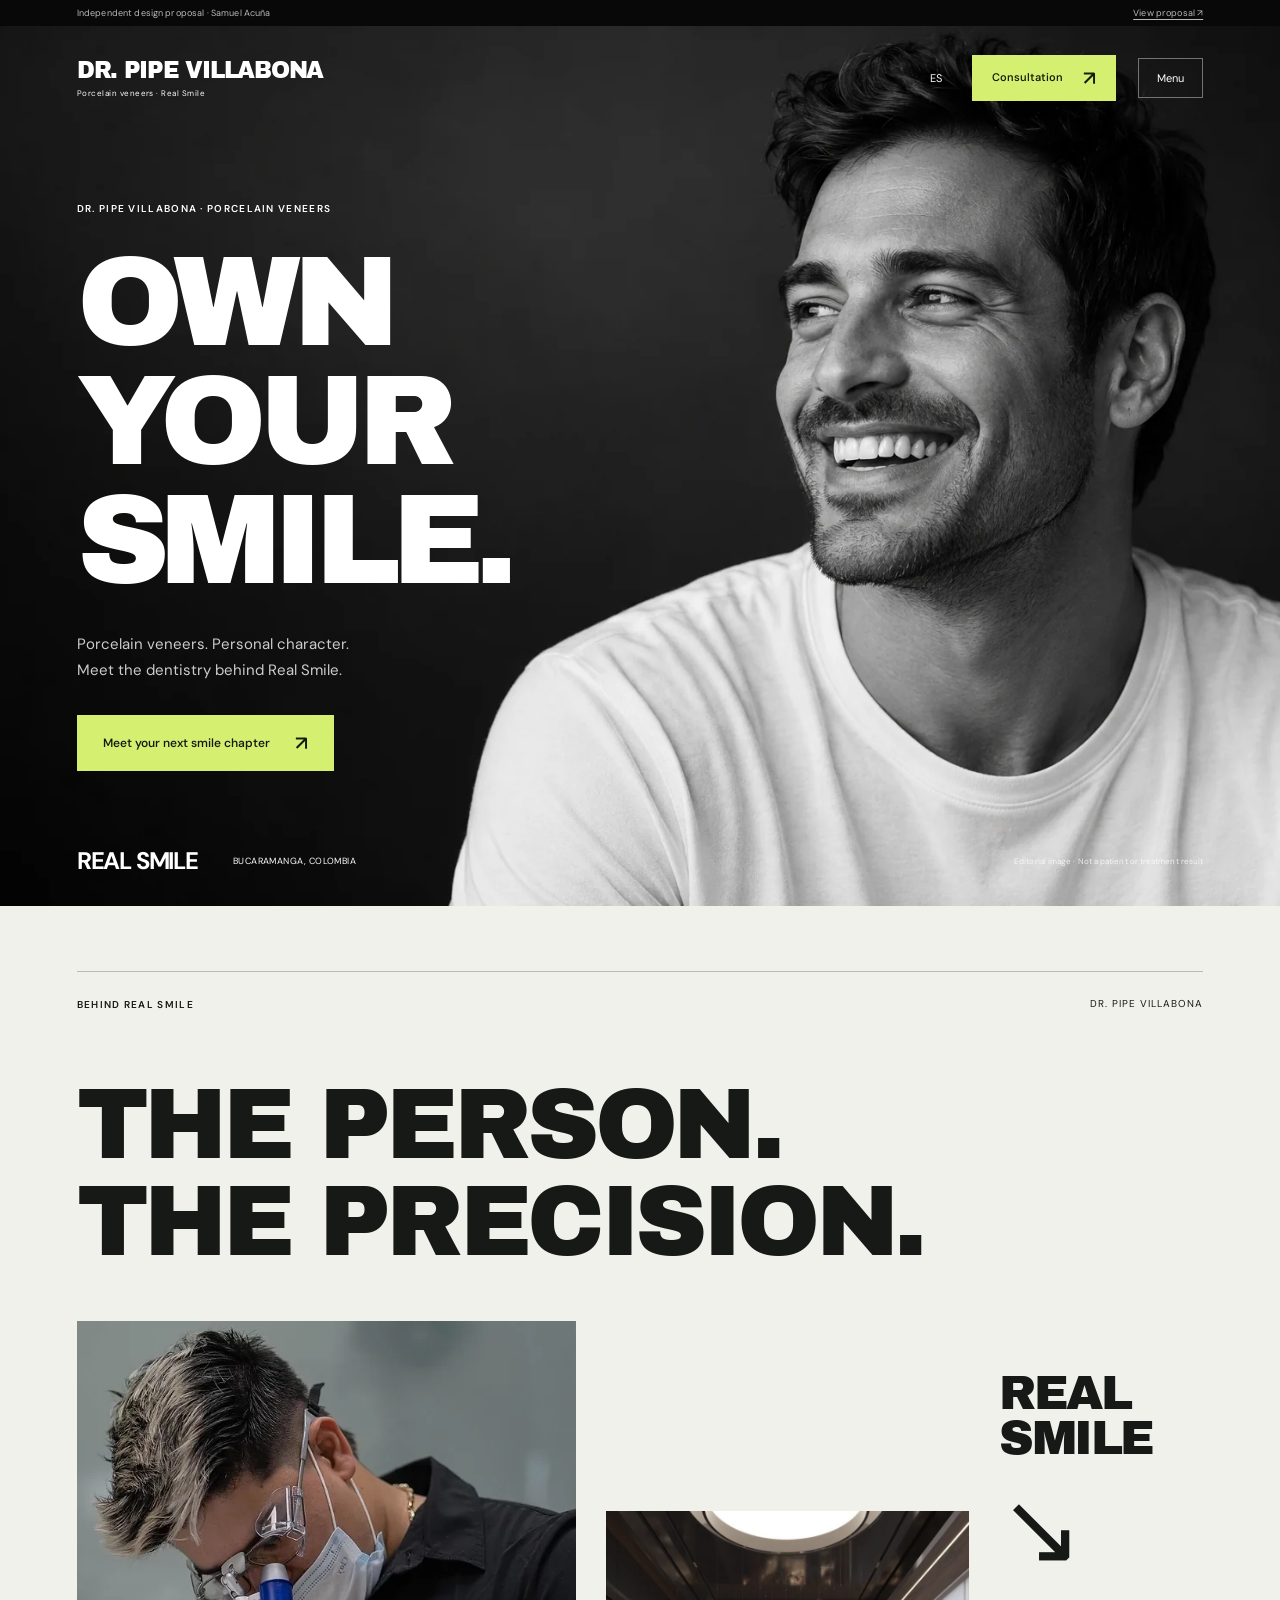
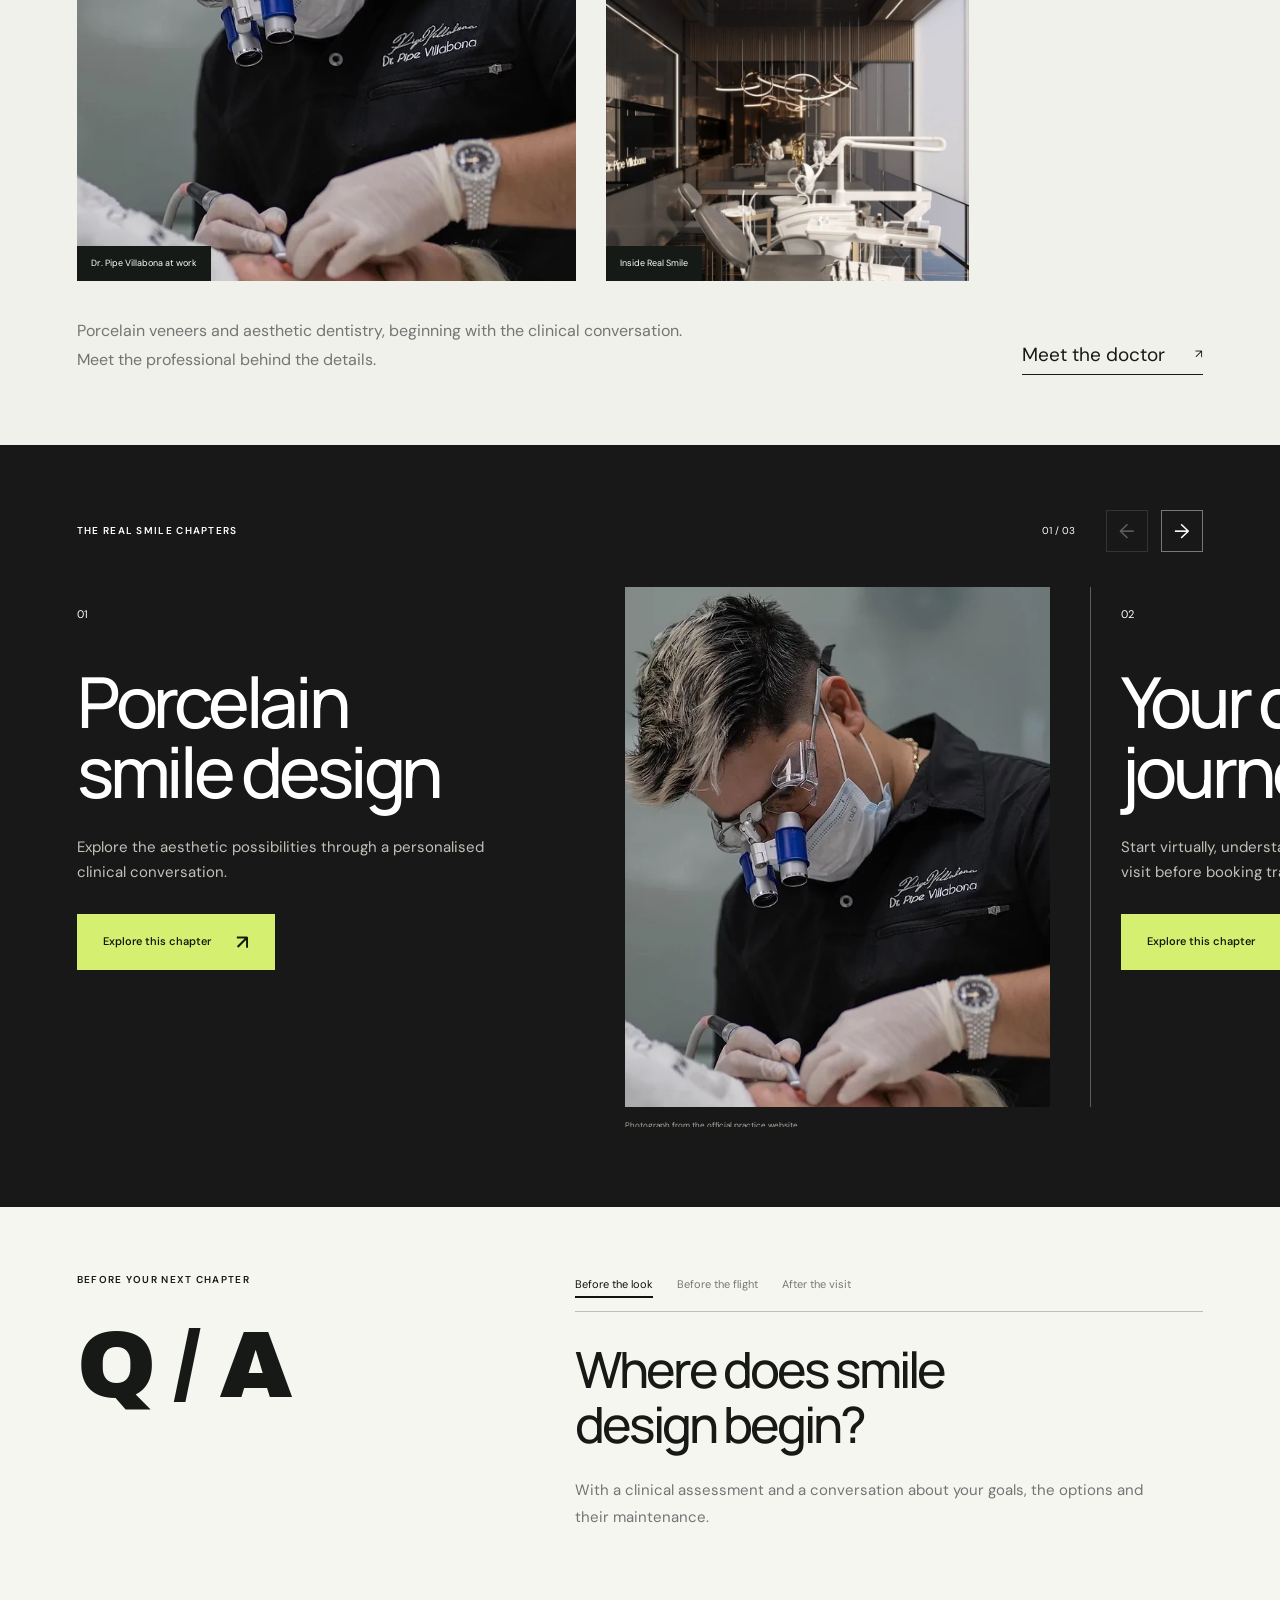
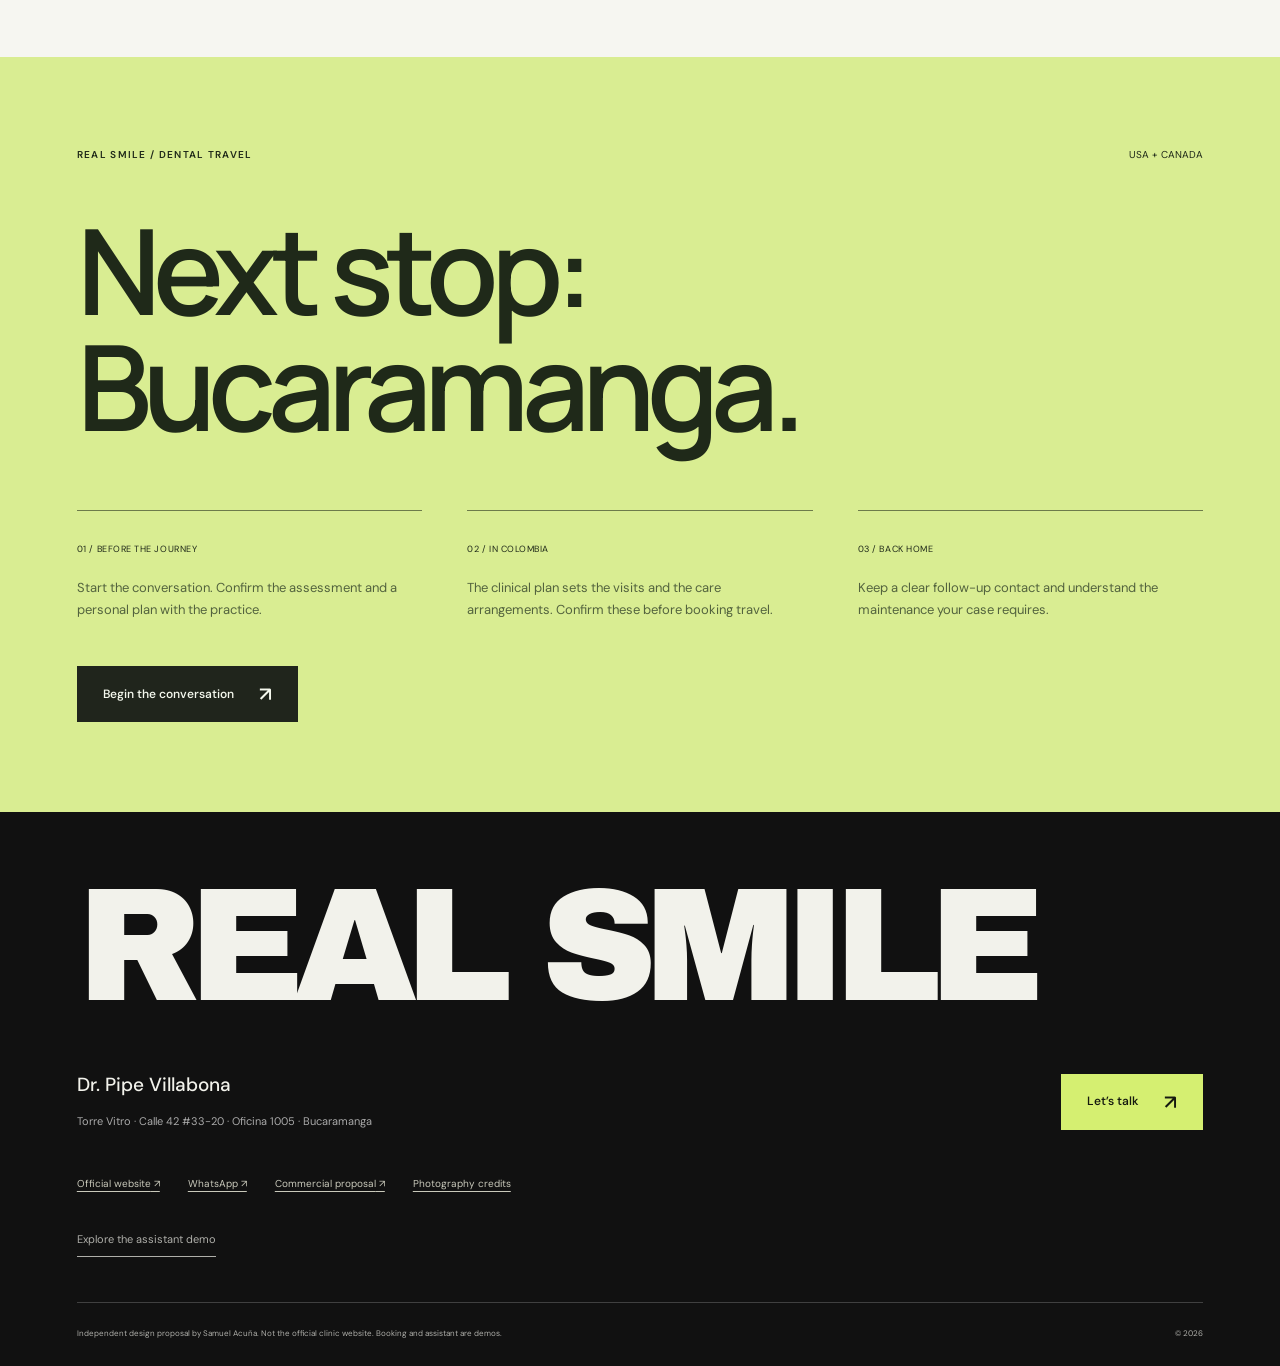
==== commit bba72de6: "Create distinct interior experiences, clinical routes and interactive consultation tools" ====
--- a/index.html
+++ b/index.html
@@ -1,21 +1,13 @@
 <!DOCTYPE html>
-<html lang="en"><head><meta charset="utf-8"/><meta content="width=device-width,initial-scale=1" name="viewport"/><meta content="noindex,nofollow" name="robots"/><meta content="#f4f7f9" name="theme-color"/><title>Dr. Pipe Villabona | Porcelain veneers · Real Smile | Design proposal</title><link href="style.css?v=5" rel="stylesheet"/><script defer="" src="app.js?v=5"></script></head><body class="v4 drpipevillabona independent-v5"><a class="skip" href="#main">Skip to content / Ir al contenido</a><div class="progress-bar"></div><div class="concept"><span data-en="Independent design proposal · Samuel Acuña" data-es="Propuesta de diseño independiente · Samuel Acuña">Independent design proposal · Samuel Acuña</span><a href="propuesta/"><span data-en="View proposal" data-es="Ver propuesta">View proposal</span> ↗</a></div><header class="site-header"><a class="brand" href="#main"><span class="brand-mark">PV</span><span><b>Dr. Pipe Villabona</b><small><span data-en="Porcelain veneers · Real Smile" data-es="Carillas de porcelana · Real Smile">Porcelain veneers · Real Smile</span></small></span></a><nav aria-label="Main navigation" class="site-nav" id="site-nav"><a href="#services"><span data-en="Treatments" data-es="Tratamientos">Treatments</span></a><a href="#doctor"><span data-en="Our approach" data-es="El enfoque">Our approach</span></a><a href="#international"><span data-en="USA &amp; Canada" data-es="USA y Canadá">USA &amp; Canada</span></a></nav><div class="nav-actions"><button aria-label="Cambiar a español" class="lang">ES</button><button class="btn compact" data-book=""><span data-en="Consultation" data-es="Valoración">Consultation</span><span aria-hidden="true">↗</span></button><button aria-controls="site-nav" aria-expanded="false" class="menu-toggle"><span data-en="Menu" data-es="Menú">Menu</span></button></div></header><main id="main"><section class="p-hero"><div class="p-photo"><img alt="Editorial image / Imagen editorial" class="" decoding="async" fetchpriority="high" src="assets/editorial-v4.webp"/></div><div class="p-copy"><span class="eyebrow" data-en="DR. PIPE VILLABONA · PORCELAIN VENEERS" data-es="DR. PIPE VILLABONA · CARILLAS DE PORCELANA">DR. PIPE VILLABONA · PORCELAIN VENEERS</span><h1 data-en="Own your
+
+<html lang="en"><head><meta charset="utf-8"/><meta content="width=device-width,initial-scale=1" name="viewport"/><meta content="noindex,nofollow" name="robots"/><meta content="#f4f7f9" name="theme-color"/><title>Dr. Pipe Villabona | Porcelain veneers · Real Smile | Design proposal</title><link href="style.css?v=6" rel="stylesheet"/><script defer="" src="app.js?v=6"></script></head><body class="v4 drpipevillabona independent-v5 whole-page-v6"><a class="skip" href="#main">Skip to content / Ir al contenido</a><div class="progress-bar"></div><div class="concept"><span data-en="Independent design proposal · Samuel Acuña" data-es="Propuesta de diseño independiente · Samuel Acuña">Independent design proposal · Samuel Acuña</span><a href="propuesta/"><span data-en="View proposal" data-es="Ver propuesta">View proposal</span> ↗</a></div><header class="site-header"><a class="brand" href="#main"><span class="brand-mark">PV</span><span><b>Dr. Pipe Villabona</b><small><span data-en="Porcelain veneers · Real Smile" data-es="Carillas de porcelana · Real Smile">Porcelain veneers · Real Smile</span></small></span></a><nav aria-label="Main navigation" class="site-nav" id="site-nav"><a href="#services"><span data-en="Treatments" data-es="Tratamientos">Treatments</span></a><a href="#doctor"><span data-en="Our approach" data-es="El enfoque">Our approach</span></a><a href="#international"><span data-en="USA &amp; Canada" data-es="USA y Canadá">USA &amp; Canada</span></a></nav><div class="nav-actions"><button aria-label="Cambiar a español" class="lang">ES</button><button class="btn compact" data-book=""><span data-en="Consultation" data-es="Valoración">Consultation</span><span aria-hidden="true">↗</span></button><button aria-controls="site-nav" aria-expanded="false" class="menu-toggle"><span data-en="Menu" data-es="Menú">Menu</span></button></div></header><main id="main"><section class="p-hero"><div class="p-photo"><img alt="Editorial image / Imagen editorial" class="" decoding="async" fetchpriority="high" height="1024" src="assets/editorial-v4.webp" width="1536"/></div><div class="p-copy"><span class="eyebrow" data-en="DR. PIPE VILLABONA · PORCELAIN VENEERS" data-es="DR. PIPE VILLABONA · CARILLAS DE PORCELANA">DR. PIPE VILLABONA · PORCELAIN VENEERS</span><h1 data-en="Own your
 smile." data-es="Tu sonrisa.
 Tu esencia.">Own your
-smile.</h1><p data-en="Porcelain veneers. Personal character. Meet the dentistry behind Real Smile." data-es="Carillas de porcelana. Carácter propio. Conoce la odontología detrás de Real Smile.">Porcelain veneers. Personal character. Meet the dentistry behind Real Smile.</p><button class="btn" data-book=""><span data-en="Meet your next smile chapter" data-es="Conoce tu siguiente etapa">Meet your next smile chapter</span><span aria-hidden="true">↗</span></button></div><div class="p-bottom"><strong>REAL SMILE</strong><span>BUCARAMANGA, COLOMBIA</span><span class="media-credit"><span data-en="Editorial image · Not a patient or treatment result" data-es="Imagen editorial · No es paciente ni resultado clínico">Editorial image · Not a patient or treatment result</span></span></div></section><section class="p-statement section reveal"><span class="eyebrow" data-en="THE REAL SMILE APPROACH" data-es="EL ENFOQUE REAL SMILE">THE REAL SMILE APPROACH</span><h2 data-en="Your smile.
-Your personality.
-Every detail matters." data-es="Tu sonrisa.
-Tu personalidad.
-Cada detalle importa.">Your smile.
-Your personality.
-Every detail matters.</h2></section><section class="doctor section p-doctor" id="doctor"><figure class="doctor-photo reveal"><img alt="Dr. Pipe Villabona — fotografía de su web pública" class="" decoding="async" loading="lazy" src="assets/medical-clinical.webp"/><figcaption>Dr. Pipe Villabona</figcaption></figure><div class="doctor-copy reveal"><span class="eyebrow" data-en="THE PERSON BEHIND YOUR CARE" data-es="LA PERSONA DETRÁS DE TU ATENCIÓN">THE PERSON BEHIND YOUR CARE</span><h2 data-en="Meet the doctor
-behind Real Smile." data-es="Conoce al doctor
-detrás de Real Smile.">Meet the doctor
-behind Real Smile.</h2><p data-en="Dr. Pipe Villabona’s practice presents porcelain veneers, aesthetic dentistry and a pathway for patients travelling to Colombia. Start with the clinical conversation, before choosing the appearance." data-es="La consulta del Dr. Pipe Villabona presenta carillas de porcelana, estética dental y un recorrido para pacientes que viajan a Colombia. Comienza por la conversación clínica antes de elegir la apariencia.">Dr. Pipe Villabona’s practice presents porcelain veneers, aesthetic dentistry and a pathway for patients travelling to Colombia. Start with the clinical conversation, before choosing the appearance.</p><a class="text-link" href="https://drpipevillabona.com/" rel="noopener" target="_blank"><span data-en="Meet the professional" data-es="Conoce al profesional">Meet the professional</span> ↗</a></div></section><section class="p-chapters" id="services"><div class="p-chapter-heading"><span class="eyebrow" data-en="THE REAL SMILE CHAPTERS" data-es="LAS ETAPAS REAL SMILE">THE REAL SMILE CHAPTERS</span><div class="p-slide-controls"><span aria-live="polite" id="slide-count">01 / 03</span><button aria-label="Previous chapter / Etapa anterior" data-slide="prev">←</button><button aria-label="Next chapter / Siguiente etapa" data-slide="next">→</button></div></div><div aria-label="Treatment chapters / Etapas de atención" class="p-slide-track" tabindex="0"><article class="p-slide" id="chapter-0"><div class="p-slide-copy"><span class="p-chapter-no">01</span><h2 data-en="Porcelain smile design" data-es="Diseño con porcelana">Porcelain smile design</h2><p data-en="Explore the aesthetic possibilities through a personalised clinical conversation." data-es="Explora las posibilidades estéticas a través de una conversación clínica personalizada.">Explore the aesthetic possibilities through a personalised clinical conversation.</p><button class="btn" data-book="" data-interest="0"><span data-en="Explore this chapter" data-es="Explorar esta etapa">Explore this chapter</span><span aria-hidden="true">↗</span></button></div><figure><img alt="Dr. Pipe Villabona — fotografía publicada por la consulta" class="" decoding="async" loading="lazy" src="assets/medical-clinical.webp"/><figcaption><span data-en="Photograph from the official practice website" data-es="Fotografía del sitio oficial de la consulta">Photograph from the official practice website</span></figcaption></figure></article><article class="p-slide" id="chapter-1"><div class="p-slide-copy"><span class="p-chapter-no">02</span><h2 data-en="Your dental journey" data-es="Tu viaje dental">Your dental journey</h2><p data-en="Start virtually, understand the plan and coordinate your visit before booking travel." data-es="Comienza de forma virtual, entiende el plan y coordina tu visita antes de reservar el viaje.">Start virtually, understand the plan and coordinate your visit before booking travel.</p><button class="btn" data-book="" data-interest="1"><span data-en="Explore this chapter" data-es="Explorar esta etapa">Explore this chapter</span><span aria-hidden="true">↗</span></button></div><figure><img alt="Dr. Pipe Villabona — fotografía publicada por la consulta" class="" decoding="async" loading="lazy" src="assets/medical-clinic.webp"/><figcaption><span data-en="Photograph from the official practice website" data-es="Fotografía del sitio oficial de la consulta">Photograph from the official practice website</span></figcaption></figure></article><article class="p-slide" id="chapter-2"><div class="p-slide-copy"><span class="p-chapter-no">03</span><h2 data-en="More than veneers" data-es="Más que carillas">More than veneers</h2><p data-en="The practice also presents implants and restorative care, according to individual assessment." data-es="La consulta también presenta implantes y rehabilitación, según valoración individual.">The practice also presents implants and restorative care, according to individual assessment.</p><button class="btn" data-book="" data-interest="2"><span data-en="Explore this chapter" data-es="Explorar esta etapa">Explore this chapter</span><span aria-hidden="true">↗</span></button></div><figure><img alt="Dr. Pipe Villabona — fotografía publicada por la consulta" class="" decoding="async" loading="lazy" src="assets/medical-after.webp"/><figcaption><span data-en="Published case · Individual result" data-es="Caso publicado · Resultado individual">Published case · Individual result</span></figcaption></figure></article></div></section><section class="p-destination" id="international"><div class="p-destination-top"><span class="eyebrow" data-en="REAL SMILE / DENTAL TRAVEL" data-es="REAL SMILE / VIAJE DENTAL">REAL SMILE / DENTAL TRAVEL</span><span>USA + CANADA</span></div><h2 data-en="Next stop:
+smile.</h1><p data-en="Porcelain veneers. Personal character. Meet the dentistry behind Real Smile." data-es="Carillas de porcelana. Carácter propio. Conoce la odontología detrás de Real Smile.">Porcelain veneers. Personal character. Meet the dentistry behind Real Smile.</p><button class="btn" data-book=""><span data-en="Meet your next smile chapter" data-es="Conoce tu siguiente etapa">Meet your next smile chapter</span><span aria-hidden="true">↗</span></button></div><div class="p-bottom"><strong>REAL SMILE</strong><span>BUCARAMANGA, COLOMBIA</span><span class="media-credit"><span data-en="Editorial image · Not a patient or treatment result" data-es="Imagen editorial · No es paciente ni resultado clínico">Editorial image · Not a patient or treatment result</span></span></div></section><section class="p-maker" id="doctor"><div class="p-maker-top"><span class="eyebrow" data-en="BEHIND REAL SMILE" data-es="DETRÁS DE REAL SMILE">BEHIND REAL SMILE</span><span>DR. PIPE VILLABONA</span></div><h2><span data-en="The person.
+The precision." data-es="La persona.
+La precisión.">The person.
+The precision.</span></h2><div class="p-maker-images"><figure class="p-maker-work"><img alt="Dr. Pipe Villabona — fotografía oficial" decoding="async" height="716" loading="lazy" src="assets/medical-clinical.webp" width="680"/><figcaption><span data-en="Dr. Pipe Villabona at work" data-es="Dr. Pipe Villabona en consulta">Dr. Pipe Villabona at work</span></figcaption></figure><figure class="p-maker-room"><img alt="Dr. Pipe Villabona — fotografía oficial" decoding="async" height="1024" loading="lazy" src="assets/medical-clinic.webp" width="800"/><figcaption><span data-en="Inside Real Smile" data-es="Dentro de Real Smile">Inside Real Smile</span></figcaption></figure><div class="p-maker-label">REAL<br/>SMILE<br/><span>↘</span></div></div><div class="p-maker-bottom"><p data-en="Porcelain veneers and aesthetic dentistry, beginning with the clinical conversation. Meet the professional behind the details." data-es="Carillas de porcelana y estética dental, comenzando por la conversación clínica. Conoce al profesional detrás de los detalles.">Porcelain veneers and aesthetic dentistry, beginning with the clinical conversation. Meet the professional behind the details.</p><a class="text-link" href="https://drpipevillabona.com/" rel="noopener" target="_blank"><span data-en="Meet the doctor" data-es="Conoce al doctor">Meet the doctor</span> ↗</a></div></section><section class="p-chapters" id="services"><div class="p-chapter-heading"><span class="eyebrow" data-en="THE REAL SMILE CHAPTERS" data-es="LAS ETAPAS REAL SMILE">THE REAL SMILE CHAPTERS</span><div class="p-slide-controls"><span aria-live="polite" id="slide-count">01 / 03</span><button aria-label="Previous chapter / Etapa anterior" data-slide="prev">←</button><button aria-label="Next chapter / Siguiente etapa" data-slide="next">→</button></div></div><div aria-label="Treatment chapters / Etapas de atención" class="p-slide-track" tabindex="0"><article class="p-slide" id="chapter-0"><div class="p-slide-copy"><span class="p-chapter-no">01</span><h2 data-en="Porcelain smile design" data-es="Diseño con porcelana">Porcelain smile design</h2><p data-en="Explore the aesthetic possibilities through a personalised clinical conversation." data-es="Explora las posibilidades estéticas a través de una conversación clínica personalizada.">Explore the aesthetic possibilities through a personalised clinical conversation.</p><button class="btn" data-book="" data-interest="0"><span data-en="Explore this chapter" data-es="Explorar esta etapa">Explore this chapter</span><span aria-hidden="true">↗</span></button></div><figure><img alt="Dr. Pipe Villabona — fotografía publicada por la consulta" class="" decoding="async" height="716" loading="lazy" src="assets/medical-clinical.webp" width="680"/><figcaption><span data-en="Photograph from the official practice website" data-es="Fotografía del sitio oficial de la consulta">Photograph from the official practice website</span></figcaption></figure></article><article class="p-slide" id="chapter-1"><div class="p-slide-copy"><span class="p-chapter-no">02</span><h2 data-en="Your dental journey" data-es="Tu viaje dental">Your dental journey</h2><p data-en="Start virtually, understand the plan and coordinate your visit before booking travel." data-es="Comienza de forma virtual, entiende el plan y coordina tu visita antes de reservar el viaje.">Start virtually, understand the plan and coordinate your visit before booking travel.</p><button class="btn" data-book="" data-interest="1"><span data-en="Explore this chapter" data-es="Explorar esta etapa">Explore this chapter</span><span aria-hidden="true">↗</span></button></div><figure><img alt="Dr. Pipe Villabona — fotografía publicada por la consulta" class="" decoding="async" height="1024" loading="lazy" src="assets/medical-clinic.webp" width="800"/><figcaption><span data-en="Photograph from the official practice website" data-es="Fotografía del sitio oficial de la consulta">Photograph from the official practice website</span></figcaption></figure></article><article class="p-slide" id="chapter-2"><div class="p-slide-copy"><span class="p-chapter-no">03</span><h2 data-en="More than veneers" data-es="Más que carillas">More than veneers</h2><p data-en="The practice also presents implants and restorative care, according to individual assessment." data-es="La consulta también presenta implantes y rehabilitación, según valoración individual.">The practice also presents implants and restorative care, according to individual assessment.</p><button class="btn" data-book="" data-interest="2"><span data-en="Explore this chapter" data-es="Explorar esta etapa">Explore this chapter</span><span aria-hidden="true">↗</span></button></div><figure><img alt="Dr. Pipe Villabona — fotografía publicada por la consulta" class="" decoding="async" height="1067" loading="lazy" src="assets/medical-after.webp" width="1600"/><figcaption><span data-en="Published case · Individual result" data-es="Caso publicado · Resultado individual">Published case · Individual result</span></figcaption></figure></article></div></section><section class="p-backstage"><div class="p-backstage-title"><span class="eyebrow" data-en="BEFORE YOUR NEXT CHAPTER" data-es="ANTES DE TU SIGUIENTE ETAPA">BEFORE YOUR NEXT CHAPTER</span><span>Q / A</span></div><div aria-label="Questions / Preguntas" class="p-question-tabs" role="tablist"><button aria-controls="backstage-panel-0" aria-selected="true" data-switch="backstage" id="backstage-tab-0" role="tab" tabindex="0"><span data-en="Before the look" data-es="Antes de la apariencia">Before the look</span></button><button aria-controls="backstage-panel-1" aria-selected="false" data-switch="backstage" id="backstage-tab-1" role="tab" tabindex="-1"><span data-en="Before the flight" data-es="Antes del vuelo">Before the flight</span></button><button aria-controls="backstage-panel-2" aria-selected="false" data-switch="backstage" id="backstage-tab-2" role="tab" tabindex="-1"><span data-en="After the visit" data-es="Después de la visita">After the visit</span></button></div><div aria-labelledby="backstage-tab-0" id="backstage-panel-0" role="tabpanel"><h2 data-en="Where does smile design begin?" data-es="¿Dónde comienza el diseño de sonrisa?">Where does smile design begin?</h2><p data-en="With a clinical assessment and a conversation about your goals, the options and their maintenance." data-es="Con una valoración clínica y una conversación sobre tus objetivos, las alternativas y su mantenimiento.">With a clinical assessment and a conversation about your goals, the options and their maintenance.</p></div><div aria-labelledby="backstage-tab-1" hidden="" id="backstage-panel-1" role="tabpanel"><h2 data-en="Can I plan from the USA or Canada?" data-es="¿Puedo planear desde USA o Canadá?">Can I plan from the USA or Canada?</h2><p data-en="Start with the practice. Confirm the assessment, visits and personal plan before arranging the trip." data-es="Comienza con la consulta. Confirma la valoración, las visitas y el plan personal antes de organizar el viaje.">Start with the practice. Confirm the assessment, visits and personal plan before arranging the trip.</p></div><div aria-labelledby="backstage-tab-2" hidden="" id="backstage-panel-2" role="tabpanel"><h2 data-en="What should I ask about ongoing care?" data-es="¿Qué debo preguntar sobre el cuidado posterior?">What should I ask about ongoing care?</h2><p data-en="Discuss maintenance, follow-up and who to contact when you are back home." data-es="Conversa sobre mantenimiento, seguimiento y a quién contactar cuando estés de regreso.">Discuss maintenance, follow-up and who to contact when you are back home.</p></div></section><section class="p-destination" id="international"><div class="p-destination-top"><span class="eyebrow" data-en="REAL SMILE / DENTAL TRAVEL" data-es="REAL SMILE / VIAJE DENTAL">REAL SMILE / DENTAL TRAVEL</span><span>USA + CANADA</span></div><h2 data-en="Next stop:
 Bucaramanga." data-es="Siguiente parada:
 Bucaramanga.">Next stop:
-Bucaramanga.</h2><div class="p-destination-route"><div><small>01 / <span data-en="BEFORE THE JOURNEY" data-es="ANTES DEL VIAJE">BEFORE THE JOURNEY</span></small><p data-en="Start the conversation. Confirm the assessment and a personal plan with the practice." data-es="Comienza la conversación. Confirma la valoración y un plan personal con la consulta.">Start the conversation. Confirm the assessment and a personal plan with the practice.</p></div><div><small>02 / <span data-en="IN COLOMBIA" data-es="EN COLOMBIA">IN COLOMBIA</span></small><p data-en="The clinical plan sets the visits and the care arrangements. Confirm these before booking travel." data-es="El plan clínico define las visitas y la atención. Confírmalas antes de reservar el viaje.">The clinical plan sets the visits and the care arrangements. Confirm these before booking travel.</p></div><div><small>03 / <span data-en="BACK HOME" data-es="DE REGRESO">BACK HOME</span></small><p data-en="Keep a clear follow-up contact and understand the maintenance your case requires." data-es="Mantén un contacto claro de seguimiento y entiende el mantenimiento que requiera tu caso.">Keep a clear follow-up contact and understand the maintenance your case requires.</p></div></div><button class="btn" data-book=""><span data-en="Begin the conversation" data-es="Comenzar la conversación">Begin the conversation</span><span aria-hidden="true">↗</span></button></section><section class="faq section p-faq"><div><span class="eyebrow" data-en="A LITTLE MORE CLARITY" data-es="UN POCO MÁS DE CLARIDAD">A LITTLE MORE CLARITY</span><h2 data-en="Before the
-next chapter." data-es="Antes de la
-siguiente etapa.">Before the
-next chapter.</h2></div><div><details><summary><span data-en="Can I start from the USA or Canada?" data-es="¿Puedo comenzar desde USA o Canadá?">Can I start from the USA or Canada?</span><span>+</span></summary><p data-en="Ask the practice about remote consultation, language and coordination for your individual case." data-es="Consulta al equipo sobre valoración remota, idioma y coordinación para tu caso.">Ask the practice about remote consultation, language and coordination for your individual case.</p></details><details><summary><span data-en="How long will my treatment take?" data-es="¿Cuánto durará mi tratamiento?">How long will my treatment take?</span><span>+</span></summary><p data-en="Your clinician determines the plan, visits and follow-up after assessment. Confirm this before arranging travel." data-es="El profesional determina el plan, las visitas y el seguimiento tras la valoración. Confírmalo antes de organizar el viaje.">Your clinician determines the plan, visits and follow-up after assessment. Confirm this before arranging travel.</p></details><details><summary><span data-en="Is this calendar connected to the clinic?" data-es="¿Esta agenda está conectada con la clínica?">Is this calendar connected to the clinic?</span><span>+</span></summary><p data-en="This is a demonstration of the proposed experience. No appointment is booked and no data is sent. Use the official channels for real availability." data-es="Esta es una demostración de la experiencia propuesta. No se agenda una cita ni se envían datos. Usa los canales oficiales para disponibilidad real.">This is a demonstration of the proposed experience. No appointment is booked and no data is sent. Use the official channels for real availability.</p></details></div></section></main><footer class="p-ending" id="consultation"><span class="p-end-word">REAL SMILE</span><div class="p-end-bottom"><div><strong>Dr. Pipe Villabona</strong><p>Torre Vitro · Calle 42 #33-20 · Oficina 1005 · Bucaramanga</p></div><button class="btn" data-book=""><span data-en="Let’s talk" data-es="Conversemos">Let’s talk</span><span aria-hidden="true">↗</span></button></div><div class="end-links"><a href="https://drpipevillabona.com/" rel="noopener" target="_blank"><span data-en="Official website" data-es="Sitio oficial">Official website</span> ↗</a><a href="https://wa.me/13055886231" rel="noopener" target="_blank">WhatsApp ↗</a><a href="propuesta/"><span data-en="Commercial proposal" data-es="Propuesta comercial">Commercial proposal</span> ↗</a><a href="credits.html"><span data-en="Photography credits" data-es="Créditos fotográficos">Photography credits</span></a></div><div class="end-note"><span data-en="Independent design proposal by Samuel Acuña. Not the official clinic website. Booking and assistant are demos." data-es="Propuesta de diseño independiente de Samuel Acuña. No es la web oficial de la consulta. Agenda y asistente demo.">Independent design proposal by Samuel Acuña. Not the official clinic website. Booking and assistant are demos.</span><span>© 2026</span></div></footer><dialog aria-labelledby="booking-title" id="booking"><div class="dialog-top"><span class="eyebrow" data-en="BOOKING PREVIEW · DEMO" data-es="VISTA PREVIA DE AGENDA · DEMO">BOOKING PREVIEW · DEMO</span><button aria-label="Close / Cerrar" class="dialog-close" data-close="">×</button></div><h2 class="dialog-title" data-en="Your first conversation." data-es="Tu primera conversación." id="booking-title">Your first conversation.</h2><p class="dialog-help" data-en="Explore the experience. No data is sent and no real appointment is booked." data-es="Explora la experiencia. No se envían datos ni se reserva una cita real.">Explore the experience. No data is sent and no real appointment is booked.</p><form id="booking-form"><div class="form-step active"><div class="step-label">01 / 03</div><label><span data-en="What would you like to explore?" data-es="¿Qué te gustaría explorar?">What would you like to explore?</span><select id="demo-service"><option data-en="Porcelain smile design" data-es="Diseño con porcelana" value="0">Porcelain smile design</option><option data-en="Your dental journey" data-es="Tu viaje dental" value="1">Your dental journey</option><option data-en="More than veneers" data-es="Más que carillas" value="2">More than veneers</option></select></label><label><span data-en="Where would you start?" data-es="¿Desde dónde comenzarías?">Where would you start?</span><select id="demo-country"><option>USA</option><option data-en="Canada" data-es="Canadá">Canada</option><option data-en="Another country" data-es="Otro país">Another country</option></select></label><div class="form-buttons"><span></span><button class="btn" data-next="" type="button"><span data-en="Continue" data-es="Continuar">Continue</span> →</button></div></div><div class="form-step"><div class="step-label">02 / 03 · <span data-en="ILLUSTRATIVE AVAILABILITY" data-es="DISPONIBILIDAD ILUSTRATIVA">ILLUSTRATIVE AVAILABILITY</span></div><div class="form-grid"><label><span data-en="Preferred date" data-es="Fecha preferida">Preferred date</span><input id="demo-date" required="" type="date"/></label><label><span data-en="Preferred time" data-es="Hora preferida">Preferred time</span><select id="demo-time"><option>09:00</option><option>11:00</option><option>14:00</option><option>16:00</option></select></label></div><p class="dialog-help" data-en="Times shown in Colombia time (UTC−5). These are examples, not a live calendar." data-es="Horarios en hora de Colombia (UTC−5). Son ejemplos, no una agenda en vivo.">Times shown in Colombia time (UTC−5). These are examples, not a live calendar.</p><div class="form-buttons"><button class="btn outline" data-back="" type="button">← <span data-en="Back" data-es="Atrás">Back</span></button><button class="btn" data-next="" type="button"><span data-en="Review" data-es="Revisar">Review</span> →</button></div></div><div class="form-step"><div class="step-label">03 / 03</div><h3 data-en="Your preview" data-es="Tu vista previa">Your preview</h3><div class="booking-summary" id="summary-content" style="white-space:pre-line"></div><p class="dialog-help" data-en="This demonstration ends here. A real implementation would connect the clinic’s approved calendar and confirmation process." data-es="Esta demostración termina aquí. Una implementación real conectaría la agenda aprobada de la clínica y su proceso de confirmación.">This demonstration ends here. A real implementation would connect the clinic’s approved calendar and confirmation process.</p><div class="form-buttons"><button class="btn outline" data-back="" type="button">← <span data-en="Back" data-es="Atrás">Back</span></button><button class="btn" type="submit"><span data-en="Finish preview" data-es="Finalizar vista previa">Finish preview</span> ✓</button></div></div><p class="error" id="booking-error" role="alert"></p></form><div hidden="" id="booking-success" tabindex="-1"><div class="demo-success"><h3 data-en="Preview complete." data-es="Vista previa completada.">Preview complete.</h3><p data-en="No appointment has been reserved. No information was sent." data-es="No se ha reservado ninguna cita. No se envió información.">No appointment has been reserved. No information was sent.</p></div><a class="btn outline" href="https://drpipevillabona.com/" rel="noopener noreferrer" target="_blank"><span data-en="Go to official channels" data-es="Ir a los canales oficiales">Go to official channels</span> ↗</a></div></dialog>
-<button aria-label="Explore demo assistant / Explorar asistente demo" class="assistant-launch" data-assistant="">✦</button><dialog aria-labelledby="assistant-title" id="assistant"><div class="dialog-top"><span class="eyebrow" data-en="ADMINISTRATIVE ASSISTANT · DEMO" data-es="ASISTENTE ADMINISTRATIVO · DEMO">ADMINISTRATIVE ASSISTANT · DEMO</span><button aria-label="Close / Cerrar" class="dialog-close" data-close="">×</button></div><h2 class="dialog-title" data-en="How can we orient you?" data-es="¿Cómo podemos orientarte?" id="assistant-title">How can we orient you?</h2><div aria-live="polite" class="bot-response" id="bot-response"></div><div class="bot-questions"><button data-topic="travel"><span data-en="Travelling to Colombia" data-es="Viajar a Colombia">Travelling to Colombia</span></button><button data-topic="appointments"><span data-en="Appointments" data-es="Citas">Appointments</span></button><button data-topic="services"><span data-en="Service areas" data-es="Áreas de atención">Service areas</span></button><button data-topic="human"><span data-en="Speak with the team" data-es="Hablar con el equipo">Speak with the team</span></button></div><p class="dialog-help" data-en="Demonstration with prepared responses. It does not provide medical advice or replace a clinical assessment." data-es="Demostración con respuestas preparadas. No ofrece consejo médico ni reemplaza una valoración clínica.">Demonstration with prepared responses. It does not provide medical advice or replace a clinical assessment.</p></dialog><script>window.SITE={"name": "Dr. Pipe Villabona", "services": [["Porcelain smile design", "Diseño con porcelana", "Explore the aesthetic possibilities through a personalised clinical conversation.", "Explora las posibilidades estéticas a través de una conversación clínica personalizada."], ["Your dental journey", "Tu viaje dental", "Start virtually, understand the plan and coordinate your visit before booking travel.", "Comienza de forma virtual, entiende el plan y coordina tu visita antes de reservar el viaje."], ["More than veneers", "Más que carillas", "The practice also presents implants and restorative care, according to individual assessment.", "La consulta también presenta implantes y rehabilitación, según valoración individual."]]};</script></body></html>+Bucaramanga.</h2><div class="p-destination-route"><div><small>01 / <span data-en="BEFORE THE JOURNEY" data-es="ANTES DEL VIAJE">BEFORE THE JOURNEY</span></small><p data-en="Start the conversation. Confirm the assessment and a personal plan with the practice." data-es="Comienza la conversación. Confirma la valoración y un plan personal con la consulta.">Start the conversation. Confirm the assessment and a personal plan with the practice.</p></div><div><small>02 / <span data-en="IN COLOMBIA" data-es="EN COLOMBIA">IN COLOMBIA</span></small><p data-en="The clinical plan sets the visits and the care arrangements. Confirm these before booking travel." data-es="El plan clínico define las visitas y la atención. Confírmalas antes de reservar el viaje.">The clinical plan sets the visits and the care arrangements. Confirm these before booking travel.</p></div><div><small>03 / <span data-en="BACK HOME" data-es="DE REGRESO">BACK HOME</span></small><p data-en="Keep a clear follow-up contact and understand the maintenance your case requires." data-es="Mantén un contacto claro de seguimiento y entiende el mantenimiento que requiera tu caso.">Keep a clear follow-up contact and understand the maintenance your case requires.</p></div></div><button class="btn" data-book=""><span data-en="Begin the conversation" data-es="Comenzar la conversación">Begin the conversation</span><span aria-hidden="true">↗</span></button></section></main><footer class="p-ending" id="consultation"><span class="p-end-word">REAL SMILE</span><div class="p-end-bottom"><div><strong>Dr. Pipe Villabona</strong><p>Torre Vitro · Calle 42 #33-20 · Oficina 1005 · Bucaramanga</p></div><button class="btn" data-book=""><span data-en="Let’s talk" data-es="Conversemos">Let’s talk</span><span aria-hidden="true">↗</span></button></div><div class="end-links"><a href="https://drpipevillabona.com/" rel="noopener" target="_blank"><span data-en="Official website" data-es="Sitio oficial">Official website</span> ↗</a><a href="https://wa.me/13055886231" rel="noopener" target="_blank">WhatsApp ↗</a><a href="propuesta/"><span data-en="Commercial proposal" data-es="Propuesta comercial">Commercial proposal</span> ↗</a><a href="credits.html"><span data-en="Photography credits" data-es="Créditos fotográficos">Photography credits</span></a></div><button aria-label="Explore demo assistant / Explorar asistente demo" class="assistant-inline" data-assistant=""><span data-en="Explore the assistant demo" data-es="Explorar el asistente demo">Explore the assistant demo</span></button><div class="end-note"><span data-en="Independent design proposal by Samuel Acuña. Not the official clinic website. Booking and assistant are demos." data-es="Propuesta de diseño independiente de Samuel Acuña. No es la web oficial de la consulta. Agenda y asistente demo.">Independent design proposal by Samuel Acuña. Not the official clinic website. Booking and assistant are demos.</span><span>© 2026</span></div></footer><dialog aria-labelledby="booking-title" id="booking"><div class="dialog-top"><span class="eyebrow" data-en="BOOKING PREVIEW · DEMO" data-es="VISTA PREVIA DE AGENDA · DEMO">BOOKING PREVIEW · DEMO</span><button aria-label="Close / Cerrar" class="dialog-close" data-close="">×</button></div><h2 class="dialog-title" data-en="Your first conversation." data-es="Tu primera conversación." id="booking-title">Your first conversation.</h2><p class="dialog-help" data-en="Explore the experience. No data is sent and no real appointment is booked." data-es="Explora la experiencia. No se envían datos ni se reserva una cita real.">Explore the experience. No data is sent and no real appointment is booked.</p><form id="booking-form"><div class="form-step active"><div class="step-label">01 / 03</div><label><span data-en="What would you like to explore?" data-es="¿Qué te gustaría explorar?">What would you like to explore?</span><select id="demo-service"><option data-en="Porcelain smile design" data-es="Diseño con porcelana" value="0">Porcelain smile design</option><option data-en="Your dental journey" data-es="Tu viaje dental" value="1">Your dental journey</option><option data-en="More than veneers" data-es="Más que carillas" value="2">More than veneers</option></select></label><label><span data-en="Where would you start?" data-es="¿Desde dónde comenzarías?">Where would you start?</span><select id="demo-country"><option>USA</option><option data-en="Canada" data-es="Canadá">Canada</option><option data-en="Another country" data-es="Otro país">Another country</option></select></label><div class="form-buttons"><span></span><button class="btn" data-next="" type="button"><span data-en="Continue" data-es="Continuar">Continue</span> →</button></div></div><div class="form-step"><div class="step-label">02 / 03 · <span data-en="ILLUSTRATIVE AVAILABILITY" data-es="DISPONIBILIDAD ILUSTRATIVA">ILLUSTRATIVE AVAILABILITY</span></div><div class="form-grid"><label><span data-en="Preferred date" data-es="Fecha preferida">Preferred date</span><input id="demo-date" required="" type="date"/></label><label><span data-en="Preferred time" data-es="Hora preferida">Preferred time</span><select id="demo-time"><option>09:00</option><option>11:00</option><option>14:00</option><option>16:00</option></select></label></div><p class="dialog-help" data-en="Times shown in Colombia time (UTC−5). These are examples, not a live calendar." data-es="Horarios en hora de Colombia (UTC−5). Son ejemplos, no una agenda en vivo.">Times shown in Colombia time (UTC−5). These are examples, not a live calendar.</p><div class="form-buttons"><button class="btn outline" data-back="" type="button">← <span data-en="Back" data-es="Atrás">Back</span></button><button class="btn" data-next="" type="button"><span data-en="Review" data-es="Revisar">Review</span> →</button></div></div><div class="form-step"><div class="step-label">03 / 03</div><h3 data-en="Your preview" data-es="Tu vista previa">Your preview</h3><div class="booking-summary" id="summary-content" style="white-space:pre-line"></div><p class="dialog-help" data-en="This demonstration ends here. A real implementation would connect the clinic’s approved calendar and confirmation process." data-es="Esta demostración termina aquí. Una implementación real conectaría la agenda aprobada de la clínica y su proceso de confirmación.">This demonstration ends here. A real implementation would connect the clinic’s approved calendar and confirmation process.</p><div class="form-buttons"><button class="btn outline" data-back="" type="button">← <span data-en="Back" data-es="Atrás">Back</span></button><button class="btn" type="submit"><span data-en="Finish preview" data-es="Finalizar vista previa">Finish preview</span> ✓</button></div></div><p class="error" id="booking-error" role="alert"></p></form><div hidden="" id="booking-success" tabindex="-1"><div class="demo-success"><h3 data-en="Preview complete." data-es="Vista previa completada.">Preview complete.</h3><p data-en="No appointment has been reserved. No information was sent." data-es="No se ha reservado ninguna cita. No se envió información.">No appointment has been reserved. No information was sent.</p></div><a class="btn outline" href="https://drpipevillabona.com/" rel="noopener noreferrer" target="_blank"><span data-en="Go to official channels" data-es="Ir a los canales oficiales">Go to official channels</span> ↗</a></div></dialog>
+<dialog aria-labelledby="assistant-title" id="assistant"><div class="dialog-top"><span class="eyebrow" data-en="ADMINISTRATIVE ASSISTANT · DEMO" data-es="ASISTENTE ADMINISTRATIVO · DEMO">ADMINISTRATIVE ASSISTANT · DEMO</span><button aria-label="Close / Cerrar" class="dialog-close" data-close="">×</button></div><h2 class="dialog-title" data-en="How can we orient you?" data-es="¿Cómo podemos orientarte?" id="assistant-title">How can we orient you?</h2><div aria-live="polite" class="bot-response" id="bot-response"></div><div class="bot-questions"><button data-topic="travel"><span data-en="Travelling to Colombia" data-es="Viajar a Colombia">Travelling to Colombia</span></button><button data-topic="appointments"><span data-en="Appointments" data-es="Citas">Appointments</span></button><button data-topic="services"><span data-en="Service areas" data-es="Áreas de atención">Service areas</span></button><button data-topic="human"><span data-en="Speak with the team" data-es="Hablar con el equipo">Speak with the team</span></button></div><p class="dialog-help" data-en="Demonstration with prepared responses. It does not provide medical advice or replace a clinical assessment." data-es="Demostración con respuestas preparadas. No ofrece consejo médico ni reemplaza una valoración clínica.">Demonstration with prepared responses. It does not provide medical advice or replace a clinical assessment.</p></dialog><script>window.SITE={"name": "Dr. Pipe Villabona", "services": [["Porcelain smile design", "Diseño con porcelana", "Explore the aesthetic possibilities through a personalised clinical conversation.", "Explora las posibilidades estéticas a través de una conversación clínica personalizada."], ["Your dental journey", "Tu viaje dental", "Start virtually, understand the plan and coordinate your visit before booking travel.", "Comienza de forma virtual, entiende el plan y coordina tu visita antes de reservar el viaje."], ["More than veneers", "Más que carillas", "The practice also presents implants and restorative care, according to individual assessment.", "La consulta también presenta implantes y rehabilitación, según valoración individual."]]};</script></body></html>
--- a/style.css
+++ b/style.css
@@ -77,3 +77,41 @@
 @media(max-width:800px){.drmauriciosoto .m-hero{min-height:900px;padding-top:45px}.drmauriciosoto .m-top h1{font-size:clamp(70px,19vw,130px);max-width:500px;margin-inline:auto}.drmauriciosoto .m-top .eyebrow{margin-inline:auto}.drmauriciosoto .m-object{top:245px;left:-10%;right:auto;width:120%;height:350px}.drmauriciosoto .m-intro{position:relative;left:auto;bottom:auto;margin-top:345px;width:calc(100% - 80px)}.drmauriciosoto .m-doctor-stamp{bottom:75px;right:20px}html[lang=es] .drmauriciosoto .m-top h1{font-size:clamp(44px,14.3vw,105px)}}
 
 @media(max-width:800px){.drmauriciosoto .m-intro{margin-top:380px}.drmauriciosoto .m-hero{min-height:935px}}
+
+/* Whole-page identities. Each system belongs to one practice. */
+.whole-page-v6 [hidden]{display:none!important}.whole-page-v6 figure{margin:0}.whole-page-v6 dl,.whole-page-v6 dd{margin:0}.whole-page-v6 h4{font-size:16px;line-height:1.4}.whole-page-v6 [role=tab]{cursor:pointer;font:inherit;transition:background .25s,color .25s,transform .25s}.whole-page-v6 [role=tabpanel]{animation:panelEnter .4s ease both}.whole-page-v6 :focus-visible{outline:2px solid currentColor;outline-offset:6px}.whole-page-v6 .assistant-inline{position:static;display:block;background:none;border:0;border-bottom:1px solid currentColor;border-radius:0;box-shadow:none;color:inherit;padding:9px 0;margin:30px 0 20px;font-size:11px;line-height:1.5;width:max-content;max-width:100%;height:auto;opacity:.7;grid-column:1/-1}.whole-page-v6 .assistant-inline:hover{opacity:1}.whole-page-v6 figcaption{line-height:1.6}.whole-page-v6 [role=tablist]{position:relative}.whole-page-v6 [role=tablist] button{white-space:normal}
+@keyframes panelEnter{from{opacity:.3;transform:translateY(10px)}to{opacity:1;transform:none}}
+/* Mauricio: publication, marginalia, author signature. */
+.m-material-word{font-size:clamp(60px,7.3vw,112px);white-space:pre-line;line-height:1.05;letter-spacing:-.07em;border-top:2px solid currentColor;padding-top:50px;align-self:center}.m-reading{display:grid;grid-template-columns:.15fr .85fr 1fr;gap:4vw;padding:80px var(--g);background:#edf0ff;border-top:1px solid #c3cae6}.m-reading-mark{font-size:130px;line-height:1}.m-reading h2{font-size:42px}.m-margin-notes{display:grid;gap:28px}.m-margin-notes dt{font-size:15px;font-weight:600;margin-bottom:9px}.m-margin-notes dd{font-size:13px;line-height:1.8;max-width:440px}.m-author{background:#273fae;color:white;padding:65px var(--g) 85px;position:relative;display:grid;grid-template-columns:1.5fr 1fr;gap:40px 8vw;overflow:hidden}.m-author-top{grid-column:1/-1;display:flex;justify-content:space-between;align-items:center;border-bottom:1px solid #ffffff40;padding-bottom:25px;font-size:10px}.m-author-top .eyebrow{margin:0;color:inherit}.m-author h2{font-size:clamp(75px,11vw,160px);letter-spacing:-.065em;line-height:.94;margin-top:15px}.m-author figure{width:220px;align-self:start;justify-self:end;transform:rotate(5deg)}.m-author figure img{height:250px;object-fit:cover;object-position:center 15%;border:10px solid white}.m-author figcaption{font-size:9px;margin-top:12px;color:#dce5ff}.m-author-copy{grid-column:1/-1;max-width:680px;margin-left:20%}.m-author-copy p{font-size:20px;line-height:1.7;color:#e5eaff}.m-author-copy .text-link{color:white}.m-travel-v6{background:white!important;position:relative}.m-travel-v6 .m-note-columns{border-top:1px solid #c5ceed;padding-top:40px}.drmauriciosoto .m-ending{border-top:12px solid #d2d9f9}
+/* Silvia: an asymmetrical care landscape and correspondence. */
+.s-care-garden{background:#f7f3f5;padding:95px var(--g) 70px;color:#65465f;border-radius:100px 0 0 0}.s-care-garden header{text-align:center;max-width:800px;margin:auto}.s-care-garden h2{font-size:80px}.s-care-landscape{position:relative;min-height:810px;margin-top:70px}.s-care-landscape>figure{position:absolute;width:35%;height:560px;left:33%;top:85px;border-radius:48% 48% 42% 42%;overflow:hidden}.s-care-landscape>figure img{width:100%;height:100%;object-fit:cover;object-position:55% center}.s-care-landscape figcaption{position:absolute;bottom:30px;left:15%;right:15%;text-align:center;font-size:8px;background:#fff9;border-radius:20px;padding:8px 12px;color:#4e3c48}.s-care-island{position:absolute;width:27%}.s-care-island h3{font-family:var(--display);font-weight:400;font-size:40px;line-height:1.1}.s-care-island p{font-size:14px;line-height:1.9;margin:20px 0}.s-care-island .btn{background:transparent;color:#65465f;border:0;border-bottom:1px solid #a58d9e;border-radius:0;padding:10px 0;min-height:40px;font-size:11px;gap:15px}.s-island-0{top:30px;left:0}.s-island-1{top:300px;right:0}.s-island-2{top:530px;left:0}.s-correspondence{grid-column:1/-1;margin-top:35px;padding-top:55px;border-top:1px solid #90778c50}.s-letters{display:grid;grid-template-columns:1fr 1fr 1fr;gap:45px}.s-letters>div:nth-child(2){padding-top:45px}.s-letters>div:nth-child(3){padding-top:90px}.s-letters dt{font-family:var(--display);font-size:28px;line-height:1.2;margin-bottom:20px}.s-letters dd{font-size:13px;line-height:1.9}.drasilviahoyos .s-ending{padding-top:80px;background:#fff!important}.drasilviahoyos .s-ending .assistant-inline{margin-inline:auto}
+/* Gregory: clinical record and comparison instrument. */
+.g-credentials{background:#cde7d3;color:#14332d;padding:75px var(--g);display:grid;grid-template-columns:1.1fr 1fr;gap:7vw}.g-identity{display:grid;grid-template-columns:1fr 150px;gap:20px;align-items:end}.g-identity>span{grid-column:1/-1;font-size:11px;letter-spacing:.15em}.g-identity h2{font-size:60px;line-height:1;letter-spacing:-.045em}.g-identity img{width:150px;height:210px;object-fit:cover;object-position:center 15%;filter:grayscale(1)}.g-credential-data>dl>div{display:grid;grid-template-columns:1fr 1fr;gap:20px;padding:15px 0;border-top:1px solid #14332d40}.g-credential-data dt{font-size:11px;line-height:1.6}.g-credential-data dd{font-size:14px;line-height:1.6}.g-credential-data p{font-size:13px;margin-top:20px}.g-credential-data .text-link{font-size:11px}.drgregorycamacho .g-observation{background:#112a25;color:#e0f0e6;display:grid;grid-template-columns:1fr 1.35fr;gap:50px;padding-top:95px;padding-bottom:80px;align-items:center}.g-observation h2{font-size:78px}.g-observation>div:first-child p{font-size:14px;max-width:290px}.g-observation .eyebrow{color:#a2bbae}.g-observation .comparison{height:610px;border-radius:0;max-width:600px;width:100%;justify-self:end;border:1px solid #d4e6db50}.g-observation .comparison img{object-fit:contain;background:#10231f}.g-observation .compare-label{border-radius:0}.g-observation-note{grid-column:1/-1;border-top:1px solid #d4e6db40;display:flex;gap:60px;align-items:center;padding-top:25px}.g-observation-note>span{font-size:12px;white-space:nowrap;letter-spacing:.15em}.g-observation-note p{font-size:11px;line-height:1.8;max-width:600px}.g-follow-up{border:1px solid #14332d40;margin-top:50px;display:grid;grid-template-columns:.7fr 1.3fr 1fr;gap:30px;padding:30px}.g-follow-up .eyebrow{margin:0;font-size:9px;line-height:1.9}.g-follow-up h3{font-size:25px;line-height:1.25}.g-follow-up p{font-size:12px;line-height:1.8}.drgregorycamacho .g-ending{margin-top:0}
+/* Quiceno: explore the connected foundation, then meet the practice. */
+.q-foundation{background:#eef5fc;padding:90px var(--g) 0}.q-foundation header{display:flex;justify-content:space-between;align-items:flex-start;gap:40px}.q-foundation header .eyebrow{max-width:230px}.q-foundation h2{font-size:62px}.q-foundation-body{display:grid;grid-template-columns:1.1fr 1fr;gap:5vw;align-items:center;min-height:620px}.q-foundation-body>figure{height:590px;position:relative}.q-foundation-body>figure img{height:100%;width:100%;object-fit:cover;mask-image:radial-gradient(ellipse,#000 45%,transparent 73%);object-position:70% center}.q-foundation figcaption{position:absolute;bottom:28px;left:0;font-size:9px;color:#5b6e83}.q-topic-tabs{display:flex;flex-wrap:wrap;gap:8px;margin-bottom:45px}.q-topic-tabs button{background:transparent;border:1px solid #6d85a84d;border-radius:30px;padding:12px 16px;font-size:11px!important;line-height:1.5}.q-topic-tabs button[aria-selected=true]{background:#405fc5;color:white;border-color:#405fc5}.q-foundation-console [role=tabpanel]{min-height:320px}.q-topic-num{display:block;font-size:12px;letter-spacing:.14em;margin-bottom:24px}.q-foundation-console h2{font-size:50px}.q-foundation-console p{max-width:390px;line-height:1.85;font-size:15px;margin:24px 0 30px}.q-practice{padding:95px var(--g) 80px;background:white}.q-practice-header{display:flex;align-items:flex-start;justify-content:space-between;gap:30px;margin-bottom:45px}.q-practice-header h2{font-size:65px}.q-practice-room{height:470px;position:relative;overflow:hidden}.q-practice-room img{height:100%;width:100%;object-fit:cover;object-position:center 45%}.q-practice-room figcaption{position:absolute;left:25px;bottom:25px;background:#fff;color:#263d57;padding:8px 15px;font-size:9px}.q-practice-profile{position:relative;display:grid;grid-template-columns:190px 1fr auto;gap:45px;align-items:center;margin:0 30px;padding-top:35px}.q-practice-profile>figure{height:235px;margin-top:-100px;border:10px solid white;background:white;z-index:1}.q-practice-profile img{height:100%;width:100%;object-fit:cover;object-position:center 15%}.q-practice-profile h3{font-size:30px}.q-practice-profile p{font-size:14px;max-width:510px;margin-top:16px}.q-practice-profile .text-link{font-size:11px;align-self:end}.q-stage-question{margin-top:22px;padding:18px 20px;background:#fff;border-radius:0 20px 20px 20px}.q-stage-question h4{font-size:14px;font-weight:500}.q-stage-question p{font-size:12px!important;margin-top:10px!important}.drluisfelipequiceno .q-ending{padding-top:70px}
+/* Real Smile: an actual practice contact sheet and a question spotlight. */
+.p-maker{background:#f1f1eb;color:#171916;padding:65px var(--g) 70px;overflow:hidden}.p-maker-top{display:flex;justify-content:space-between;gap:30px;font-size:10px;letter-spacing:.1em;border-top:1px solid #191b1740;padding-top:25px}.p-maker-top .eyebrow{margin:0}.p-maker h2{font-family:'Archivo Black',sans-serif;text-transform:uppercase;font-size:clamp(55px,7.8vw,112px);line-height:.97;letter-spacing:-.045em;margin:65px 0 50px;max-width:1000px;white-space:pre-line}.p-maker-images{display:grid;grid-template-columns:1.1fr .8fr .45fr;gap:30px;align-items:end}.p-maker-work{height:560px;position:relative}.p-maker-work img{height:100%;width:100%;object-fit:cover;object-position:center 25%}.p-maker-room{height:370px;position:relative}.p-maker-room img{height:100%;width:100%;object-fit:cover}.p-maker-images figcaption{position:absolute;bottom:0;left:0;background:#161a16;color:white;font-size:9px;padding:10px 14px}.p-maker-label{font-family:'Archivo Black',sans-serif;letter-spacing:-.05em;font-size:48px;line-height:.95;align-self:start;margin-top:50px}.p-maker-label span{font-size:100px;display:block;margin-top:20px}.p-maker-bottom{display:flex;justify-content:space-between;gap:60px;align-items:end;margin-top:35px}.p-maker-bottom p{max-width:620px;font-size:16px;line-height:1.8}.p-maker-bottom .text-link{font-size:12px;white-space:nowrap}.p-backstage{background:#f6f6f1;color:#171916;padding:65px var(--g) 85px;display:grid;grid-template-columns:.65fr 1fr;gap:30px 7vw}.p-backstage-title{grid-row:1/3}.p-backstage-title>span:last-child{display:block;font-family:'Archivo Black',sans-serif;font-size:95px;letter-spacing:-.07em}.p-question-tabs{display:flex;gap:24px;border-bottom:1px solid #17191640;padding-bottom:15px}.p-question-tabs button{background:none;border:0;padding:5px 0;color:#777;font-size:11px!important;text-align:left}.p-question-tabs button[aria-selected=true]{color:#111;box-shadow:0 2px 0 #111}.p-backstage [role=tabpanel]{min-height:230px}.p-backstage h2{font-size:50px;margin-bottom:25px;line-height:1.1}.p-backstage p{font-size:15px;line-height:1.8;max-width:580px}.drpipevillabona .p-destination{border-radius:0}.drpipevillabona .p-slide:last-child figure img{object-fit:contain;background:#252823}
+/* Beodonto: connected choices, actual place, embedded coordination desk. */
+.beodonto .b-team{padding-bottom:30px}.beodonto .b-team-panorama{margin-left:calc(-1 * var(--g));margin-right:calc(-1 * var(--g));height:460px;border-radius:0}.b-network{background:#eaf3ff;padding:85px var(--g) 70px;border-radius:0 110px 0 0;color:#244b9b}.b-network header{display:grid;grid-template-columns:.75fr 1.2fr .8fr;gap:45px;align-items:start}.b-network header h2{font-size:65px;line-height:1.05}.b-network header p{font-size:14px;line-height:1.9}.b-network-map{height:420px;max-width:850px;margin:45px auto 20px;position:relative}.b-network-map svg{position:absolute;width:100%;height:100%;inset:0;fill:none;stroke:#83a5d4;stroke-width:1.5;stroke-dasharray:5 6}.b-network-centre{position:absolute;left:50%;top:50%;transform:translate(-50%,-50%);background:#294ea6;color:white;width:125px;height:125px;border-radius:50%;display:grid;place-content:center;font-size:30px;letter-spacing:-.05em}.b-network-map [role=tablist]{position:absolute;inset:0}.b-network-map button{position:absolute;border:1px solid #91afd2;background:#fff;color:#244b9b;border-radius:60px;padding:21px 28px;max-width:265px;font-size:14px!important;box-shadow:0 9px 20px #375f9620}.b-network-map button:nth-child(1){top:0;left:50%;transform:translateX(-50%)}.b-network-map button:nth-child(2){left:0;bottom:25px}.b-network-map button:nth-child(3){right:0;bottom:25px}.b-network-map button[aria-selected=true]{background:#294ea6;border-color:#294ea6;color:white}.b-network-result{border-top:1px solid #91afd2;padding-top:40px;max-width:850px;margin:auto}.b-network-result [role=tabpanel]{display:grid;grid-template-columns:95px 1fr;gap:30px;min-height:260px}.b-network-result [role=tabpanel]>span{font-size:85px;line-height:1;letter-spacing:-.07em;color:#a8bddf}.b-network-result h2{font-size:48px}.b-network-result p{font-size:15px;line-height:1.8;margin:20px 0 25px;max-width:600px}.b-place{background:white;padding:65px var(--g)}.b-place>figure{height:470px;position:relative;overflow:hidden;border-radius:90px 0 0 0}.b-place img{width:100%;height:100%;object-fit:cover;object-position:center 55%}.b-place figcaption{position:absolute;bottom:20px;left:25px;background:#fff;color:#244b9b;border-radius:20px;padding:8px 15px;font-size:9px}.b-place>div{display:flex;gap:35px;align-items:center;justify-content:space-between;padding-top:30px}.b-place h2{font-size:40px}.b-place address{font-size:12px;line-height:1.9;font-style:normal;max-width:260px}.b-place .btn{font-size:11px}.b-desk{grid-column:1/-1;border-top:1px solid #ffffff45;margin-top:40px;padding-top:50px;display:grid;grid-template-columns:1fr 1.2fr;gap:60px}.b-desk h3{font-size:36px;line-height:1.15}.b-desk [role=tablist]{display:flex;flex-wrap:wrap;gap:8px}.b-desk [role=tab]{border:1px solid #ffffff70;background:none;color:white;border-radius:30px;padding:12px 17px;font-size:11px!important}.b-desk [role=tab][aria-selected=true]{background:#d6e7ff;color:#214b97;border-color:#d6e7ff}.b-desk [role=tabpanel]{margin-top:20px;background:white;color:#244b9b;padding:25px 30px;border-radius:3px 25px 25px 25px;min-height:135px}.b-desk [role=tabpanel] p{font-size:14px;line-height:1.8}.b-desk-chat>small{display:block;font-size:9px;line-height:1.7;margin-top:12px;color:#d3e3ff}
+/* Camilo: documentary theatre, procedure chapters, personal notebook. */
+.drcamilolemos .c-documentary{background:#0e1a27;color:#edf1f4;display:grid;grid-template-columns:.7fr 1fr;gap:0;position:relative;padding-top:75px;padding-bottom:60px}.c-documentary .c-story-heading{grid-column:1/-1;text-align:left;border-bottom:1px solid #ffffff25;padding-bottom:40px;margin-bottom:45px}.c-documentary .c-story-heading h2{font-size:65px;max-width:850px}.c-documentary .eyebrow{color:#b7c7d7}.c-film-label{font-family:var(--display);font-size:clamp(75px,10vw,145px);line-height:1;align-self:center;letter-spacing:-.04em;opacity:.2;position:relative;z-index:1}.c-documentary .c-video{height:600px;border-radius:0;overflow:hidden;background:#0e1a27;grid-column:2}.c-documentary .c-video img{object-fit:contain;width:100%;height:100%;filter:grayscale(1)}.c-documentary .c-video a{display:block;height:100%}.c-documentary .c-video iframe{height:100%;width:100%;border:0}.c-documentary .c-story-copy{grid-column:1/-1;display:grid;grid-template-columns:1.1fr 1fr;gap:7vw;align-items:start;margin-top:45px;padding-top:35px;border-top:1px solid #ffffff30}.c-documentary .c-story-copy>p{font-size:22px;color:#e0e6ee;line-height:1.6}.c-documentary .c-training{margin:0;border-color:#ffffff30;display:grid;grid-template-columns:1fr 1fr;gap:30px}.c-documentary .c-training p{border-color:#ffffff30;color:#e0e6ee;font-size:10px}.c-documentary .c-training strong{font-size:14px}.c-chapter-book{padding:70px var(--g) 65px;background:#f4f3ef;color:#1b2c40}.c-book-label{display:flex;justify-content:space-between;border-bottom:1px solid #b7c1cb;padding-bottom:20px;font-size:11px}.c-book-label .eyebrow{margin:0}.c-chapter-tabs{display:flex;gap:0;justify-content:space-between;border-bottom:1px solid #b7c1cb}.c-chapter-tabs button{padding:23px 20px;background:none;border:0;border-bottom:3px solid transparent;flex:1;font-size:12px!important;text-align:left;color:#6d7781;line-height:1.6}.c-chapter-tabs button[aria-selected=true]{border-bottom-color:#1c3049;color:#1c3049}.c-chapter-book [role=tabpanel]{position:relative;min-height:480px;padding:65px 0 40px;overflow:hidden}.c-chapter-book [role=tabpanel]>div{position:relative;max-width:63%;z-index:1}.c-chapter-number{position:absolute;right:0;top:-20px;font-family:var(--display);font-size:420px;line-height:1.2;color:#dce1e3;letter-spacing:-.1em}.c-chapter-book h2{font-family:var(--display);font-size:90px;line-height:.98;font-weight:400}.c-chapter-book [role=tabpanel] p{font-size:16px;line-height:1.8;margin:25px 0;max-width:520px}.c-book-note{border-top:1px solid #b7c1cb;padding-top:25px;font-size:11px;line-height:1.8;max-width:780px}.c-notebook{display:grid;grid-template-columns:1fr 1fr;background:#dfe6eb;color:#1b2c40;padding:90px var(--g);gap:7vw}.c-notebook-cover h2{font-family:var(--display);font-size:62px;line-height:1.05}.c-notebook-cover>p{font-size:14px;line-height:1.85;max-width:380px;margin-top:30px}.c-notebook-page{padding:35px 35px 30px;background:#fbfbf8;box-shadow:7px 8px 0 #c3ced7;transform:rotate(1deg)}.c-check-counter{display:flex;justify-content:space-between;align-items:center;padding-bottom:25px;border-bottom:1px solid #c4cdd5;font-size:10px}.c-check-counter>span:first-child{font-size:32px;font-family:var(--display)}.c-notebook-page label{display:flex;align-items:center;gap:16px;padding:24px 0;border-bottom:1px solid #d1d8de;font-size:14px;line-height:1.6;cursor:pointer;position:relative}.c-notebook-page input{position:absolute;opacity:0;width:24px;height:24px;left:0}.c-check-box{height:23px;width:23px;border:1px solid #7990a4;flex-shrink:0;display:grid;place-content:center}.c-notebook-page input:checked+.c-check-box{background:#1f3a52;color:white;border-color:#1f3a52}.c-notebook-page input:checked+.c-check-box:after{content:'✓';font-size:15px}.c-notebook-page input:focus-visible+.c-check-box{outline:2px solid #1f3a52;outline-offset:3px}.c-notebook-page input:checked~span:last-child{color:#4a6275}.c-notebook-bottom p{font-size:10px;line-height:1.8;margin:25px 0 15px}.c-notebook .btn{font-size:11px}
+/* Héctor: clinical route selector, professional record, dossier appendix. */
+.h-route-selector{background:#fff;padding-top:80px}.h-route-selector>header{padding:0 var(--g) 45px;display:flex;justify-content:space-between;gap:60px}.h-route-selector>header h2{font-size:60px}.h-route-switch{display:flex;padding:0 var(--g);gap:0;background:white;border-bottom:1px solid #b9c9d5}.h-route-switch button{flex:1;background:transparent;border:0;border-bottom:4px solid transparent;padding:25px 20px;font-size:17px!important;text-align:left;color:#597184}.h-route-switch button[aria-selected=true]{color:#1d3b53;border-bottom-color:#1d3b53}.h-route-selector .h-surgery{border-radius:0;padding-top:65px;padding-bottom:65px}.h-route-selector .h-hair{min-height:560px}.h-route-selector .h-hair h2{font-size:65px}.h-route-selector .hair-word{opacity:.45}.h-professional-record{background:#fff;color:#203b50;padding:75px var(--g);display:grid;grid-template-columns:1fr 1.7fr;gap:6vw}.h-record-heading h2{font-size:60px;line-height:1.05}.h-record-heading .text-link{font-size:10px}.h-professional-record dl{display:grid;gap:0}.h-professional-record dl>div{border-top:1px solid #b9c9d5;padding:22px 0;display:grid;grid-template-columns:.7fr 1.3fr;gap:25px}.h-professional-record dt{font-size:10px;line-height:1.8;text-transform:uppercase;letter-spacing:.06em}.h-professional-record dd{font-size:22px;line-height:1.3;letter-spacing:-.035em}.h-professional-record dd small{font-size:11px;letter-spacing:0}.h-dossier-appendix{grid-column:1/-1;margin-top:35px;border-top:1px solid #a5b8c7;padding-top:35px;display:grid;grid-template-columns:.65fr 1fr 1.2fr;gap:35px}.h-appendix-label .eyebrow{margin-bottom:20px;line-height:1.7}.h-appendix-label>span:last-child{font-size:12px;letter-spacing:.08em}.h-dossier-appendix [role=tablist]{display:flex;flex-direction:column;gap:12px}.h-dossier-appendix [role=tab]{background:none;text-align:left;border:1px solid #a5b8c7;padding:17px;font-size:13px!important;color:#294860}.h-dossier-appendix [role=tab][aria-selected=true]{background:#294860;color:white}.h-dossier-appendix h3{font-size:25px;line-height:1.2;margin-bottom:20px}.h-dossier-appendix p{font-size:13px;line-height:1.8}.h-dossier-appendix [role=tabpanel]{min-height:220px}
+@media(max-width:1100px) and (min-width:801px){.g-credentials{gap:35px;grid-template-columns:1fr}.g-identity{grid-template-columns:1fr 150px}.g-identity h2{font-size:70px}.g-identity img{grid-column:2;grid-row:1/3}.q-practice-profile{grid-template-columns:150px 1fr;gap:30px}.q-practice-profile .text-link{grid-column:2}.s-care-island h3{font-size:32px}.s-care-island p{font-size:12px}.s-care-island .btn{font-size:10px}.b-network header{grid-template-columns:1fr 1fr}.b-network header p{grid-column:2}.c-notebook{gap:35px}.c-notebook-cover h2{font-size:52px}.c-notebook-page{padding:25px}.p-maker-label{font-size:35px}.m-author h2{font-size:90px}}
+@media(max-width:800px){
+.whole-page-v6 .assistant-inline{font-size:10px;margin-top:25px}.m-material-word{font-size:62px;padding-top:30px}.m-reading{grid-template-columns:50px 1fr;gap:20px;padding:55px 24px}.m-reading-mark{font-size:80px}.m-reading h2{font-size:36px}.m-margin-notes{grid-column:2;margin-top:15px}.m-margin-notes dt{font-size:14px}.m-margin-notes dd{font-size:12px}.m-author{padding:35px 24px 55px;grid-template-columns:1fr;gap:30px}.m-author-top{font-size:8px;gap:20px}.m-author-top .eyebrow{font-size:8px;line-height:1.7;max-width:150px}.m-author h2{font-size:76px}.m-author figure{width:160px;margin-top:-10px;margin-right:8px}.m-author figure img{height:180px;border-width:7px}.m-author-copy{margin:0;grid-column:auto}.m-author-copy p{font-size:16px}.m-travel-v6 .m-note-columns{padding-top:30px}
+.s-care-garden{padding:60px 24px 50px;border-radius:60px 0 0 0}.s-care-garden h2{font-size:54px}.s-care-landscape{display:grid;grid-template-columns:1fr;min-height:0;gap:35px;margin-top:40px}.s-care-landscape>figure{position:relative;width:80%;height:360px;left:auto;top:auto;justify-self:center}.s-care-island{position:relative;width:85%;top:auto;left:auto;right:auto}.s-care-island h3{font-size:37px}.s-care-island p{font-size:14px;margin:15px 0}.s-island-1{justify-self:end;text-align:right}.s-island-1 .btn{margin-left:auto}.s-island-2{margin-top:0}.s-correspondence{margin-top:15px;padding-top:35px}.s-letters{grid-template-columns:1fr;gap:28px}.s-letters>div:nth-child(2),.s-letters>div:nth-child(3){padding-top:0}.s-letters>div{max-width:270px}.s-letters>div:nth-child(2){margin-left:auto}.s-letters dt{font-size:27px;margin-bottom:15px}.s-letters dd{font-size:13px}.drasilviahoyos .s-ending{padding-top:60px}
+.g-credentials{padding:55px 24px;grid-template-columns:1fr;gap:40px}.g-identity{grid-template-columns:1fr 100px;gap:20px}.g-identity h2{font-size:46px}.g-identity img{width:100px;height:150px}.g-credential-data dl>div{gap:15px}.g-credential-data dd{font-size:13px}.drgregorycamacho .g-observation{padding:55px 24px;grid-template-columns:1fr;gap:30px}.g-observation h2{font-size:57px}.g-observation>div:first-child p{max-width:none}.g-observation .comparison{height:440px;max-width:none}.g-observation-note{display:block;grid-column:auto;padding-top:25px}.g-observation-note p{margin-top:15px;font-size:11px}.g-follow-up{grid-template-columns:1fr;gap:20px;padding:25px;margin-top:35px}.g-follow-up h3{font-size:25px}
+.q-foundation{padding:55px 24px 40px}.q-foundation header{display:block}.q-foundation h2{font-size:43px}.q-foundation-body{grid-template-columns:1fr;gap:0;min-height:0}.q-foundation-body>figure{height:350px;margin:0 -24px}.q-foundation-body>figure img{object-position:70% center}.q-foundation figcaption{font-size:8px;left:24px;bottom:12px}.q-topic-tabs{gap:7px;margin:20px 0 30px}.q-topic-tabs button{font-size:10px!important;padding:10px 13px}.q-foundation-console h2{font-size:40px}.q-foundation-console p{font-size:14px;margin:20px 0}.q-foundation-console [role=tabpanel]{min-height:295px}.q-practice{padding:55px 24px 40px}.q-practice-header{display:block;margin-bottom:30px}.q-practice-header h2{font-size:43px}.q-practice-room{height:330px;margin:0 -24px}.q-practice-room figcaption{font-size:8px;left:15px;bottom:15px;max-width:280px}.q-practice-profile{margin:0;grid-template-columns:105px 1fr;gap:20px;padding-top:25px;align-items:start}.q-practice-profile>figure{height:145px;margin-top:0;border-width:0}.q-practice-profile h3{font-size:25px}.q-practice-profile p{font-size:12px;line-height:1.8}.q-practice-profile .text-link{grid-column:1/-1;justify-self:start}.q-stage-question{padding:15px;margin-top:18px}.q-stage-question h4{font-size:13px}.drluisfelipequiceno .q-ending{padding-top:45px}
+.p-maker{padding:40px 24px 45px}.p-maker-top{font-size:8px;gap:25px}.p-maker-top .eyebrow{font-size:8px;max-width:140px}.p-maker h2{font-size:45px;line-height:1.06;margin:40px 0 30px;overflow-wrap:normal}.p-maker-images{grid-template-columns:1fr .75fr;gap:15px}.p-maker-work{height:340px}.p-maker-room{height:225px}.p-maker-images figcaption{font-size:7px;padding:7px 9px}.p-maker-label{grid-column:1/-1;font-size:38px;display:flex;gap:18px;line-height:1;align-items:center;margin-top:5px}.p-maker-label br{display:none}.p-maker-label span{font-size:45px;margin:0 0 0 auto}.p-maker-bottom{display:block;margin-top:25px}.p-maker-bottom p{font-size:14px}.p-maker-bottom .text-link{font-size:11px}.p-backstage{grid-template-columns:1fr;padding:45px 24px;gap:25px}.p-backstage-title{grid-row:auto;display:flex;justify-content:space-between;align-items:center;gap:25px}.p-backstage-title .eyebrow{max-width:150px;margin:0}.p-backstage-title>span:last-child{font-size:58px}.p-question-tabs{gap:18px}.p-question-tabs button{font-size:10px!important;line-height:1.5}.p-backstage h2{font-size:37px;line-height:1.15}.p-backstage p{font-size:14px}.p-backstage [role=tabpanel]{min-height:230px}
+.beodonto .b-team-panorama{height:280px}.b-network{padding:55px 24px 40px;border-radius:0 60px 0 0}.b-network header{display:block}.b-network header h2{font-size:50px}.b-network header p{margin-top:25px;font-size:14px}.b-network-map{height:345px;margin-top:30px}.b-network-map svg{display:none}.b-network-centre{width:100px;height:100px;top:46%;font-size:26px}.b-network-map button{font-size:10px!important;padding:15px 14px;max-width:145px}.b-network-map button:nth-child(1){max-width:200px}.b-network-map button:nth-child(2){bottom:25px;left:0}.b-network-map button:nth-child(3){bottom:25px;right:0}.b-network-map:before{content:'';position:absolute;left:50%;top:60px;height:190px;border-left:1px dashed #91afd2}.b-network-result{padding-top:30px}.b-network-result [role=tabpanel]{grid-template-columns:40px 1fr;gap:15px;min-height:330px}.b-network-result [role=tabpanel]>span{font-size:40px}.b-network-result h2{font-size:35px}.b-network-result p{font-size:13px}.b-network-result .btn{font-size:10px;padding:13px 16px}.b-place{padding:40px 24px}.b-place>figure{height:320px;border-radius:50px 0 0 0}.b-place figcaption{left:15px;right:15px;font-size:8px;padding:7px 12px}.b-place>div{display:block}.b-place h2{font-size:38px}.b-place address{margin:20px 0;font-size:12px}.b-desk{grid-template-columns:1fr;gap:30px;padding-top:40px;margin-top:25px}.b-desk h3{font-size:35px}.b-desk [role=tab]{font-size:10px!important;padding:10px 12px}.b-desk [role=tabpanel]{padding:22px;min-height:170px}.b-desk [role=tabpanel] p{font-size:13px}
+.drcamilolemos .c-documentary{display:block;padding:55px 24px 40px}.c-documentary .c-story-heading{margin-bottom:30px;padding-bottom:30px}.c-documentary .c-story-heading h2{font-size:46px}.c-film-label{font-size:76px;line-height:.9;margin-bottom:-25px;z-index:0}.c-documentary .c-video{height:410px;position:relative}.c-documentary .c-video img{object-fit:contain}.c-documentary .c-story-copy{display:block;margin-top:30px;padding-top:25px}.c-documentary .c-story-copy>p{font-size:20px}.c-documentary .c-training{margin-top:30px;gap:20px}.c-documentary .c-training strong{font-size:12px}.c-chapter-book{padding:45px 24px}.c-book-label{font-size:9px}.c-book-label .eyebrow{font-size:8px}.c-chapter-tabs{display:block}.c-chapter-tabs button{display:block;width:100%;font-size:11px!important;padding:17px 0;border-bottom:1px solid #b7c1cb}.c-chapter-tabs button[aria-selected=true]{border-bottom:3px solid #1c3049}.c-chapter-book [role=tabpanel]{padding:40px 0 20px;min-height:410px}.c-chapter-book [role=tabpanel]>div{max-width:100%}.c-chapter-number{font-size:220px;top:0;right:-10px;opacity:.45}.c-chapter-book h2{font-size:59px;max-width:300px}.c-chapter-book [role=tabpanel] p{font-size:14px;max-width:290px}.c-book-note{font-size:10px}.c-notebook{display:block;padding:55px 24px 65px}.c-notebook-cover h2{font-size:51px}.c-notebook-cover>p{font-size:14px;margin-top:25px}.c-notebook-page{padding:25px 20px;margin-top:40px;transform:none;box-shadow:5px 6px 0 #c3ced7}.c-notebook-page label{font-size:13px;gap:13px;padding:20px 0}.c-check-counter{font-size:9px}.c-notebook-bottom p{font-size:10px}.c-notebook .btn{font-size:10px;gap:13px}
+.h-route-selector{padding-top:55px}.h-route-selector>header{display:block;padding:0 24px 35px}.h-route-selector>header h2{font-size:44px}.h-route-switch{padding:0 24px}.h-route-switch button{font-size:12px!important;padding:18px 8px;line-height:1.6}.h-route-selector .h-surgery{padding:40px 24px}.h-route-selector .h-hair{min-height:520px}.h-route-selector .h-hair h2{font-size:45px}.h-professional-record{padding:50px 24px;grid-template-columns:1fr;gap:35px}.h-record-heading h2{font-size:55px}.h-professional-record dl>div{gap:15px}.h-professional-record dt{font-size:9px}.h-professional-record dd{font-size:20px}.h-professional-record dd small{font-size:10px}.h-dossier-appendix{grid-template-columns:1fr;gap:25px;margin-top:15px;padding-top:30px}.h-appendix-label{display:flex;gap:20px;justify-content:space-between;align-items:center}.h-appendix-label .eyebrow{margin:0;max-width:150px;font-size:8px}.h-appendix-label>span:last-child{font-size:9px}.h-dossier-appendix [role=tablist]{flex-direction:row;gap:8px}.h-dossier-appendix [role=tab]{font-size:11px!important;padding:12px;flex:1}.h-dossier-appendix h3{font-size:27px}.h-dossier-appendix p{font-size:13px}.h-dossier-appendix [role=tabpanel]{min-height:220px}
+}
+@media(prefers-reduced-motion:reduce){.whole-page-v6 [role=tabpanel]{animation:none}.whole-page-v6 [role=tab]{transition:none}}
+
+.drasilviahoyos,.drcamilolemos{--display:'Instrument Serif',Georgia,serif}
+
+.s-care-landscape>figure img{transform:scale(1.2)}
+
+.whole-page-v6 .skip{clip-path:inset(50%);height:1px;width:1px;padding:0;overflow:hidden;white-space:nowrap;top:0}.whole-page-v6 .skip:focus{clip-path:none;height:auto;width:auto;padding:20px;overflow:visible;top:20px;white-space:normal}
